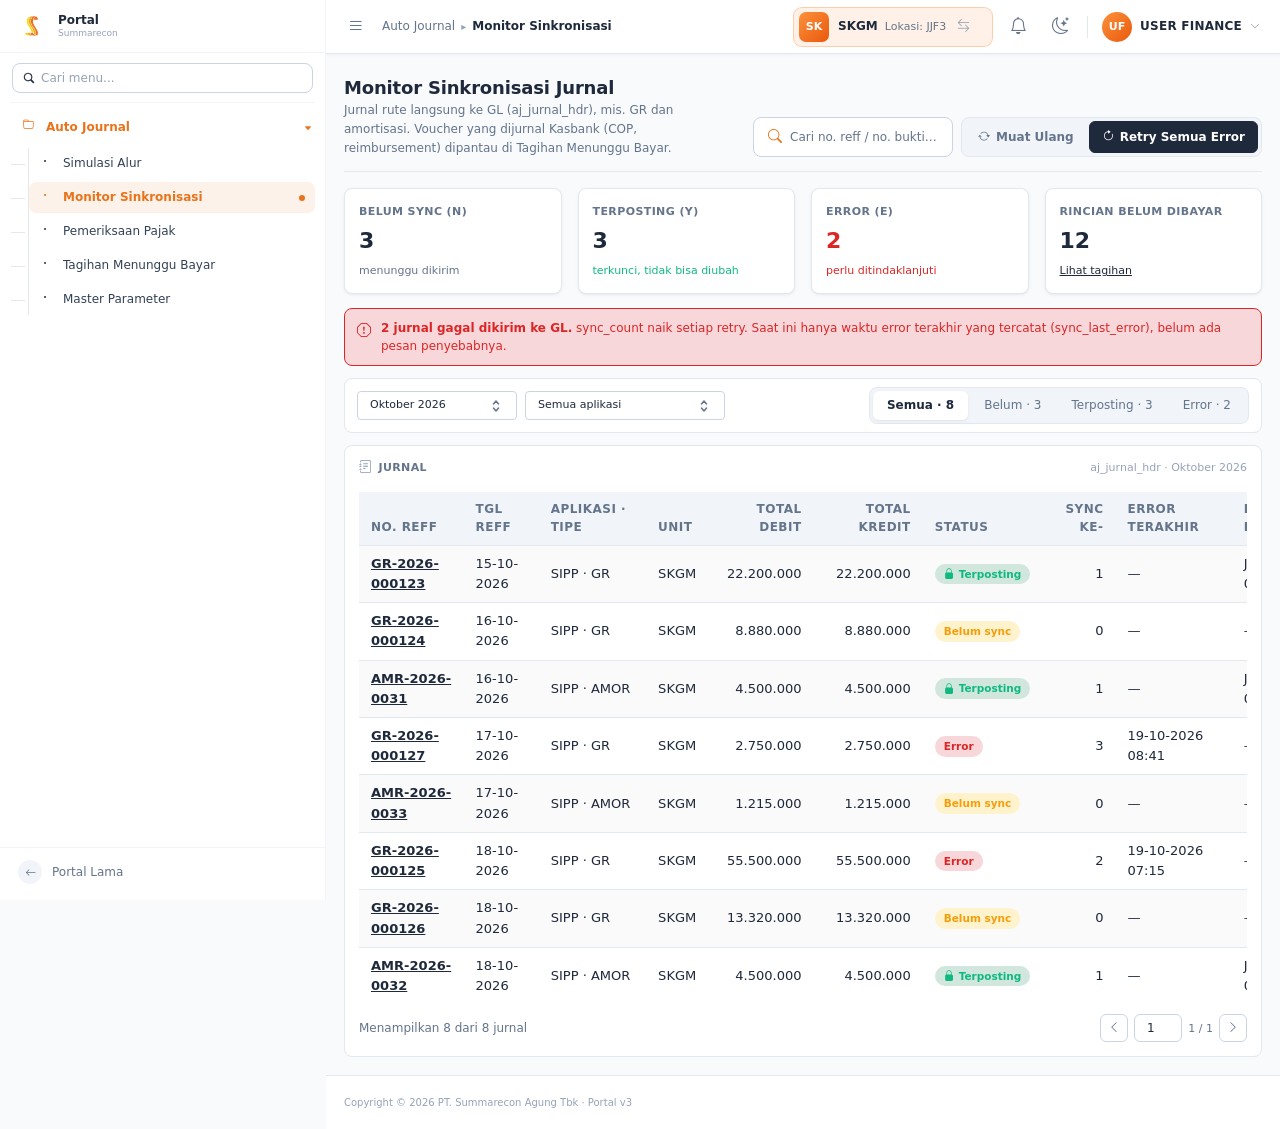
==== index.html @ bed7f10b "Mockup interaktif Auto Journal + simulasi alur (design system Portal v3) Co-Authored-By: Claude Opus" ====
<!doctype html>
<html lang="id">
<head>
<meta charset="utf-8">
<meta name="viewport" content="width=device-width, initial-scale=1">
<title>Monitor Sinkronisasi — Auto Journal</title>
<link rel="stylesheet" href="assets/portal-ui.css">
</head>
<body>
<style>
body{margin:0}
a{color:var(--t-text)}a:hover{color:var(--smra-orange)}
</style>
<div class="wrapper" id="smra-wrapper">
<aside class="main-sidebar">
<a href="index.html" class="sidebar-brand">
<div class="brand-logo-wrap"><img src="assets/summarecon.png" alt="Summarecon" style="width: 24px; height: 24px; object-fit: contain"></div>
<div class="brand-label"><div class="brand-name">Portal</div><div class="brand-tagline">Summarecon</div></div>
</a>
<div class="sidebar-search">
<div class="sidebar-search-box"><i class="bi bi-search"></i><input type="search" class="sidebar-search-input" placeholder="Cari menu..." aria-label="Cari menu"></div>
</div>
<div class="sidebar-nav-wrap">
<nav>
<ul class="nav nav-sidebar flex-column">
<li class="nav-item has-treeview menu-open">
<a href="index.html" class="nav-link ancestor-active"><i class="bi bi-folder nav-icon"></i><p>Auto Journal<i class="right bi bi-caret-left-fill"></i></p></a>
<ul class="nav nav-treeview">
<li class="nav-item"><a href="simulasi.html" class="nav-link"><i class="bi bi-dot nav-icon"></i><p>Simulasi Alur</p></a></li>
<li class="nav-item"><a href="index.html" class="nav-link active"><i class="bi bi-dot nav-icon"></i><p>Monitor Sinkronisasi</p></a></li>
<li class="nav-item"><a href="pajak.html" class="nav-link"><i class="bi bi-dot nav-icon"></i><p>Pemeriksaan Pajak</p></a></li>
<li class="nav-item"><a href="tagihan.html" class="nav-link"><i class="bi bi-dot nav-icon"></i><p>Tagihan Menunggu Bayar</p></a></li>
<li class="nav-item"><a href="parameter.html" class="nav-link"><i class="bi bi-dot nav-icon"></i><p>Master Parameter</p></a></li>
</ul>
</li>
</ul>
</nav>
</div>
<div class="sidebar-bottom"><a href="#" class="nav-link" aria-label="Kembali ke Portal Lama"><i class="bi bi-arrow-left nav-icon"></i><p>Portal Lama</p></a></div>
</aside>

<div class="content-wrapper-offset">
<nav class="main-header">
<div class="header-left">
<button class="btn-icon" type="button" aria-label="Toggle sidebar"><i class="bi bi-list"></i></button>
<div class="crumb"><a href="index.html">Auto Journal</a><span class="crumb-sep">▸</span><b>Monitor Sinkronisasi</b></div>
</div>
<div class="header-right">
<a class="unit-picker" href="#" aria-label="Ganti Unit dan Lokasi">
<span class="unit-pill-icon">SK</span>
<span class="unit-pill-content"><span class="unit-pill-title">SKGM</span><span class="unit-pill-subtitle">Lokasi: JJF3</span></span>
<span class="unit-pill-switch"><i class="bi bi-arrow-left-right"></i></span>
</a>
<button class="btn-icon" type="button" aria-label="Notifikasi"><i class="bi bi-bell"></i></button>
<button class="btn-icon" type="button" aria-label="Ganti tema"><i class="bi bi-moon-stars"></i></button>
<div class="header-divider"></div>
<div class="user-avatar-wrap"><div class="user-avatar">UF</div><span class="user-name">User Finance</span><i class="bi bi-chevron-down user-caret"></i></div>
</div>
</nav>

<div class="content-wrapper ds-content">
<div class="ds-page-header">
<div class="ds-page-title">
<h1>Monitor Sinkronisasi Jurnal</h1>
<div class="ds-page-subtitle">Jurnal rute langsung ke GL (aj_jurnal_hdr), mis. GR dan amortisasi. Voucher yang dijurnal Kasbank (COP, reimbursement) dipantau di Tagihan Menunggu Bayar.</div>
</div>
<div class="ds-page-actions">
<button class="ds-btn-search" type="button"><i class="bi bi-search"></i><span>Cari no. reff / no. bukti…</span></button>
<div class="ds-btn-bar">
<button class="ds-btn" type="button"><i class="bi bi-arrow-repeat"></i><span>Muat Ulang</span></button>
<button class="ds-btn ds-btn-primary" type="button"><i class="bi bi-arrow-clockwise"></i><span>Retry Semua Error</span></button>
</div>
</div>
</div>

<div class="row g-3" style="margin-bottom: 14px">
<div class="col-6 col-lg-3"><div class="ds-stat-card"><div class="ds-stat-label">Belum Sync (N)</div><div class="ds-stat-value">3</div><div class="ds-stat-delta" style="color: var(--t-text-muted)">menunggu dikirim</div></div></div>
<div class="col-6 col-lg-3"><div class="ds-stat-card"><div class="ds-stat-label">Terposting (Y)</div><div class="ds-stat-value">3</div><div class="ds-stat-delta" style="color: var(--t-success)">terkunci, tidak bisa diubah</div></div></div>
<div class="col-6 col-lg-3"><div class="ds-stat-card"><div class="ds-stat-label">Error (E)</div><div class="ds-stat-value" style="color: var(--t-danger)">2</div><div class="ds-stat-delta" style="color: var(--t-danger)">perlu ditindaklanjuti</div></div></div>
<div class="col-6 col-lg-3"><div class="ds-stat-card"><div class="ds-stat-label">Rincian Belum Dibayar</div><div class="ds-stat-value">12</div><div class="ds-stat-delta"><a href="tagihan.html">Lihat tagihan</a></div></div></div>
</div>


<div class="ds-alert ds-alert-danger" role="alert" style="margin-bottom: 12px"><i class="bi bi-exclamation-octagon"></i><div><strong>2 jurnal gagal dikirim ke GL.</strong> sync_count naik setiap retry. Saat ini hanya waktu error terakhir yang tercatat (sync_last_error), belum ada pesan penyebabnya.</div></div>

<div class="ds-toolbar">
<select class="ds-input" style="width: 160px" aria-label="Periode"><option>Oktober 2026</option><option>September 2026</option></select>
<select class="ds-input" style="width: 200px" aria-label="Aplikasi"><option>Semua aplikasi</option><option>SIPP · GR</option><option>SIPP · AMOR</option></select>
<div class="ds-toolbar-divider"></div>
<ul class="ds-tabs" role="tablist" style="margin: 0">
<li><button type="button" class="ds-tabs-link" data-tab="status:ALL" data-default="1">Semua · 8</button></li>
<li><button type="button" class="ds-tabs-link" data-tab="status:N">Belum · 3</button></li>
<li><button type="button" class="ds-tabs-link" data-tab="status:Y">Terposting · 3</button></li>
<li><button type="button" class="ds-tabs-link" data-tab="status:E">Error · 2</button></li>
</ul>
</div>

<section class="ds-section">
<div class="ds-section-title"><i class="bi bi-journal-text"></i> Jurnal <span class="ds-section-meta">aj_jurnal_hdr · Oktober 2026</span></div>
<div style="overflow-x: auto">
<table class="ds-table ds-table-striped" style="min-width: 1050px">
<thead>
<tr><th>No. Reff</th><th>Tgl Reff</th><th>Aplikasi · Tipe</th><th>Unit</th><th class="text-end">Total Debit</th><th class="text-end">Total Kredit</th><th>Status</th><th class="text-end">Sync ke-</th><th>Error Terakhir</th><th>No. Bukti</th><th>Aksi</th></tr>
</thead>
<tbody>
<tr data-row="status:Y"><td><a href="detail.html" style="font-weight: 600">GR-2026-000123</a></td><td>15-10-2026</td><td>SIPP · GR</td><td>SKGM</td><td class="text-end">22.200.000</td><td class="text-end">22.200.000</td><td><span class="ds-badge ds-badge-success"><i class="bi bi-lock-fill"></i> Terposting</span></td><td class="text-end">1</td><td>—</td><td>JV-2610-0412</td><td><a href="detail.html" class="ds-btn ds-btn-sm ds-btn-ghost">Detail</a></td></tr>
<tr data-row="status:N"><td><a href="detail.html" style="font-weight: 600">GR-2026-000124</a></td><td>16-10-2026</td><td>SIPP · GR</td><td>SKGM</td><td class="text-end">8.880.000</td><td class="text-end">8.880.000</td><td><span class="ds-badge ds-badge-warning">Belum sync</span></td><td class="text-end">0</td><td>—</td><td>—</td><td><a href="detail.html" class="ds-btn ds-btn-sm ds-btn-ghost">Detail</a></td></tr>
<tr data-row="status:Y"><td><a href="detail.html" style="font-weight: 600">AMR-2026-0031</a></td><td>16-10-2026</td><td>SIPP · AMOR</td><td>SKGM</td><td class="text-end">4.500.000</td><td class="text-end">4.500.000</td><td><span class="ds-badge ds-badge-success"><i class="bi bi-lock-fill"></i> Terposting</span></td><td class="text-end">1</td><td>—</td><td>JV-2610-0415</td><td><a href="detail.html" class="ds-btn ds-btn-sm ds-btn-ghost">Detail</a></td></tr>
<tr data-row="status:E"><td><a href="detail.html" style="font-weight: 600">GR-2026-000127</a></td><td>17-10-2026</td><td>SIPP · GR</td><td>SKGM</td><td class="text-end">2.750.000</td><td class="text-end">2.750.000</td><td><span class="ds-badge ds-badge-danger">Error</span></td><td class="text-end">3</td><td>19-10-2026 08:41</td><td>—</td><td><button type="button" class="ds-btn ds-btn-sm ds-btn-secondary"><i class="bi bi-arrow-clockwise"></i><span>Retry</span></button></td></tr>
<tr data-row="status:N"><td><a href="detail.html" style="font-weight: 600">AMR-2026-0033</a></td><td>17-10-2026</td><td>SIPP · AMOR</td><td>SKGM</td><td class="text-end">1.215.000</td><td class="text-end">1.215.000</td><td><span class="ds-badge ds-badge-warning">Belum sync</span></td><td class="text-end">0</td><td>—</td><td>—</td><td><a href="detail.html" class="ds-btn ds-btn-sm ds-btn-ghost">Detail</a></td></tr>
<tr data-row="status:E"><td><a href="detail.html" style="font-weight: 600">GR-2026-000125</a></td><td>18-10-2026</td><td>SIPP · GR</td><td>SKGM</td><td class="text-end">55.500.000</td><td class="text-end">55.500.000</td><td><span class="ds-badge ds-badge-danger">Error</span></td><td class="text-end">2</td><td>19-10-2026 07:15</td><td>—</td><td><button type="button" class="ds-btn ds-btn-sm ds-btn-secondary"><i class="bi bi-arrow-clockwise"></i><span>Retry</span></button></td></tr>
<tr data-row="status:N"><td><a href="detail.html" style="font-weight: 600">GR-2026-000126</a></td><td>18-10-2026</td><td>SIPP · GR</td><td>SKGM</td><td class="text-end">13.320.000</td><td class="text-end">13.320.000</td><td><span class="ds-badge ds-badge-warning">Belum sync</span></td><td class="text-end">0</td><td>—</td><td>—</td><td><a href="detail.html" class="ds-btn ds-btn-sm ds-btn-ghost">Detail</a></td></tr>
<tr data-row="status:Y"><td><a href="detail.html" style="font-weight: 600">AMR-2026-0032</a></td><td>18-10-2026</td><td>SIPP · AMOR</td><td>SKGM</td><td class="text-end">4.500.000</td><td class="text-end">4.500.000</td><td><span class="ds-badge ds-badge-success"><i class="bi bi-lock-fill"></i> Terposting</span></td><td class="text-end">1</td><td>—</td><td>JV-2610-0421</td><td><a href="detail.html" class="ds-btn ds-btn-sm ds-btn-ghost">Detail</a></td></tr>
</tbody>
</table>
</div>
<div style="margin-top: 10px; display: flex; justify-content: space-between; align-items: center; flex-wrap: wrap; gap: 8px">
<span style="font-size: 12px; color: var(--t-text-muted)">Menampilkan <span data-count="status">8</span> dari 8 jurnal</span>
<div class="ds-pagination">
<button class="ds-page-btn" type="button" aria-label="Halaman sebelumnya"><i class="bi bi-chevron-left"></i></button>
<input class="ds-page-input" type="number" value="1" min="1" aria-label="Halaman">
<span class="ds-page-label">1 / 1</span>
<button class="ds-page-btn" type="button" aria-label="Halaman berikutnya"><i class="bi bi-chevron-right"></i></button>
</div>
</div>
</section>
</div>

<footer class="main-footer"><span>Copyright © 2026 PT. Summarecon Agung Tbk · Portal v3</span></footer>
</div>
</div>
<script src="assets/mockup.js"></script>
</body>
</html>
---- assets/portal-ui.css ----
@charset "UTF-8";@font-face{font-family:Inter Variable;font-style:normal;font-display:swap;font-weight:100 900;src:url(./inter-cyrillic-ext-wght-normal.woff2) format("woff2-variations");unicode-range:U+0460-052F,U+1C80-1C8A,U+20B4,U+2DE0-2DFF,U+A640-A69F,U+FE2E-FE2F}@font-face{font-family:Inter Variable;font-style:normal;font-display:swap;font-weight:100 900;src:url(./inter-cyrillic-wght-normal.woff2) format("woff2-variations");unicode-range:U+0301,U+0400-045F,U+0490-0491,U+04B0-04B1,U+2116}@font-face{font-family:Inter Variable;font-style:normal;font-display:swap;font-weight:100 900;src:url(./inter-greek-ext-wght-normal.woff2) format("woff2-variations");unicode-range:U+1F00-1FFF}@font-face{font-family:Inter Variable;font-style:normal;font-display:swap;font-weight:100 900;src:url(./inter-greek-wght-normal.woff2) format("woff2-variations");unicode-range:U+0370-0377,U+037A-037F,U+0384-038A,U+038C,U+038E-03A1,U+03A3-03FF}@font-face{font-family:Inter Variable;font-style:normal;font-display:swap;font-weight:100 900;src:url(./inter-vietnamese-wght-normal.woff2) format("woff2-variations");unicode-range:U+0102-0103,U+0110-0111,U+0128-0129,U+0168-0169,U+01A0-01A1,U+01AF-01B0,U+0300-0301,U+0303-0304,U+0308-0309,U+0323,U+0329,U+1EA0-1EF9,U+20AB}@font-face{font-family:Inter Variable;font-style:normal;font-display:swap;font-weight:100 900;src:url(./inter-latin-ext-wght-normal.woff2) format("woff2-variations");unicode-range:U+0100-02BA,U+02BD-02C5,U+02C7-02CC,U+02CE-02D7,U+02DD-02FF,U+0304,U+0308,U+0329,U+1D00-1DBF,U+1E00-1E9F,U+1EF2-1EFF,U+2020,U+20A0-20AB,U+20AD-20C0,U+2113,U+2C60-2C7F,U+A720-A7FF}@font-face{font-family:Inter Variable;font-style:normal;font-display:swap;font-weight:100 900;src:url(./inter-latin-wght-normal.woff2) format("woff2-variations");unicode-range:U+0000-00FF,U+0131,U+0152-0153,U+02BB-02BC,U+02C6,U+02DA,U+02DC,U+0304,U+0308,U+0329,U+2000-206F,U+20AC,U+2122,U+2191,U+2193,U+2212,U+2215,U+FEFF,U+FFFD}/*!
 * Bootstrap  v5.3.8 (https://getbootstrap.com/)
 * Copyright 2011-2025 The Bootstrap Authors
 * Licensed under MIT (https://github.com/twbs/bootstrap/blob/main/LICENSE)
 */:root,[data-bs-theme=light]{--bs-blue: #0d6efd;--bs-indigo: #6610f2;--bs-purple: #6f42c1;--bs-pink: #d63384;--bs-red: #dc3545;--bs-orange: #fd7e14;--bs-yellow: #ffc107;--bs-green: #198754;--bs-teal: #20c997;--bs-cyan: #0dcaf0;--bs-black: #000;--bs-white: #fff;--bs-gray: #6c757d;--bs-gray-dark: #343a40;--bs-gray-100: #f8f9fa;--bs-gray-200: #e9ecef;--bs-gray-300: #dee2e6;--bs-gray-400: #ced4da;--bs-gray-500: #adb5bd;--bs-gray-600: #6c757d;--bs-gray-700: #495057;--bs-gray-800: #343a40;--bs-gray-900: #212529;--bs-primary: #F97316;--bs-secondary: #10B981;--bs-success: #10B981;--bs-info: #3B82F6;--bs-warning: #F59E0B;--bs-danger: #EF4444;--bs-light: #F8FAFC;--bs-dark: #0F172A;--bs-primary-rgb: 249, 115, 22;--bs-secondary-rgb: 16, 185, 129;--bs-success-rgb: 16, 185, 129;--bs-info-rgb: 59, 130, 246;--bs-warning-rgb: 245, 158, 11;--bs-danger-rgb: 239, 68, 68;--bs-light-rgb: 248, 250, 252;--bs-dark-rgb: 15, 23, 42;--bs-primary-text-emphasis: rgb(39.0588235294%, 18.0392156863%, 3.4509803922%);--bs-secondary-text-emphasis: rgb(2.5098039216%, 29.0196078431%, 20.2352941176%);--bs-success-text-emphasis: rgb(2.5098039216%, 29.0196078431%, 20.2352941176%);--bs-info-text-emphasis: rgb(9.2549019608%, 20.3921568627%, 38.5882352941%);--bs-warning-text-emphasis: rgb(38.431372549%, 24.7843137255%, 1.7254901961%);--bs-danger-text-emphasis: rgb(37.4901960784%, 10.6666666667%, 10.6666666667%);--bs-light-text-emphasis: #495057;--bs-dark-text-emphasis: #495057;--bs-primary-bg-subtle: rgb(99.5294117647%, 89.0196078431%, 81.7254901961%);--bs-secondary-bg-subtle: rgb(81.2549019608%, 94.5098039216%, 90.1176470588%);--bs-success-bg-subtle: rgb(81.2549019608%, 94.5098039216%, 90.1176470588%);--bs-info-bg-subtle: rgb(84.6274509804%, 90.1960784314%, 99.2941176471%);--bs-warning-bg-subtle: rgb(99.2156862745%, 92.3921568627%, 80.862745098%);--bs-danger-bg-subtle: rgb(98.7450980392%, 85.3333333333%, 85.3333333333%);--bs-light-bg-subtle: rgb(98.6274509804%, 98.8235294118%, 99.0196078431%);--bs-dark-bg-subtle: #ced4da;--bs-primary-border-subtle: rgb(99.0588235294%, 78.0392156863%, 63.4509803922%);--bs-secondary-border-subtle: rgb(62.5098039216%, 89.0196078431%, 80.2352941176%);--bs-success-border-subtle: rgb(62.5098039216%, 89.0196078431%, 80.2352941176%);--bs-info-border-subtle: rgb(69.2549019608%, 80.3921568627%, 98.5882352941%);--bs-warning-border-subtle: rgb(98.431372549%, 84.7843137255%, 61.7254901961%);--bs-danger-border-subtle: rgb(97.4901960784%, 70.6666666667%, 70.6666666667%);--bs-light-border-subtle: #e9ecef;--bs-dark-border-subtle: #adb5bd;--bs-white-rgb: 255, 255, 255;--bs-black-rgb: 0, 0, 0;--bs-font-sans-serif: "Inter", system-ui, -apple-system, "Segoe UI", Roboto, sans-serif;--bs-font-monospace: ui-monospace, "SF Mono", Menlo, Consolas, monospace;--bs-gradient: linear-gradient(180deg, rgba(255, 255, 255, .15), rgba(255, 255, 255, 0));--bs-body-font-family: var(--bs-font-sans-serif);--bs-body-font-size: .875rem;--bs-body-font-weight: 400;--bs-body-line-height: 1.55;--bs-body-color: #0F172A;--bs-body-color-rgb: 15, 23, 42;--bs-body-bg: #F8FAFC;--bs-body-bg-rgb: 248, 250, 252;--bs-emphasis-color: #000;--bs-emphasis-color-rgb: 0, 0, 0;--bs-secondary-color: rgba(15, 23, 42, .75);--bs-secondary-color-rgb: 15, 23, 42;--bs-secondary-bg: #e9ecef;--bs-secondary-bg-rgb: 233, 236, 239;--bs-tertiary-color: rgba(15, 23, 42, .5);--bs-tertiary-color-rgb: 15, 23, 42;--bs-tertiary-bg: #f8f9fa;--bs-tertiary-bg-rgb: 248, 249, 250;--bs-heading-color: inherit;--bs-link-color: #F97316;--bs-link-color-rgb: 249, 115, 22;--bs-link-decoration: underline;--bs-link-hover-color: rgb(78.1176470588%, 36.0784313725%, 6.9019607843%);--bs-link-hover-color-rgb: 199, 92, 18;--bs-code-color: #d63384;--bs-highlight-color: #0F172A;--bs-highlight-bg: rgb(100%, 95.137254902%, 80.5490196078%);--bs-border-width: 1px;--bs-border-style: solid;--bs-border-color: #E2E8F0;--bs-border-color-translucent: rgba(0, 0, 0, .175);--bs-border-radius: 6px;--bs-border-radius-sm: 4px;--bs-border-radius-lg: 12px;--bs-border-radius-xl: 16px;--bs-border-radius-xxl: 2rem;--bs-border-radius-2xl: var(--bs-border-radius-xxl);--bs-border-radius-pill: 9999px;--bs-box-shadow: 0 .5rem 1rem rgba(0, 0, 0, .15);--bs-box-shadow-sm: 0 .125rem .25rem rgba(0, 0, 0, .075);--bs-box-shadow-lg: 0 1rem 3rem rgba(0, 0, 0, .175);--bs-box-shadow-inset: inset 0 1px 2px rgba(0, 0, 0, .075);--bs-focus-ring-width: .25rem;--bs-focus-ring-opacity: .25;--bs-focus-ring-color: rgba(249, 115, 22, .25);--bs-form-valid-color: #10B981;--bs-form-valid-border-color: #10B981;--bs-form-invalid-color: #EF4444;--bs-form-invalid-border-color: #EF4444}[data-bs-theme=dark]{color-scheme:dark;--bs-body-color: #dee2e6;--bs-body-color-rgb: 222, 226, 230;--bs-body-bg: #212529;--bs-body-bg-rgb: 33, 37, 41;--bs-emphasis-color: #fff;--bs-emphasis-color-rgb: 255, 255, 255;--bs-secondary-color: rgba(222, 226, 230, .75);--bs-secondary-color-rgb: 222, 226, 230;--bs-secondary-bg: #343a40;--bs-secondary-bg-rgb: 52, 58, 64;--bs-tertiary-color: rgba(222, 226, 230, .5);--bs-tertiary-color-rgb: 222, 226, 230;--bs-tertiary-bg: rgb(16.6666666667%, 18.6274509804%, 20.5882352941%);--bs-tertiary-bg-rgb: 43, 48, 53;--bs-primary-text-emphasis: rgb(98.5882352941%, 67.0588235294%, 45.1764705882%);--bs-secondary-text-emphasis: rgb(43.7647058824%, 83.5294117647%, 70.3529411765%);--bs-success-text-emphasis: rgb(43.7647058824%, 83.5294117647%, 70.3529411765%);--bs-info-text-emphasis: rgb(53.8823529412%, 70.5882352941%, 97.8823529412%);--bs-warning-text-emphasis: rgb(97.6470588235%, 77.1764705882%, 42.5882352941%);--bs-danger-text-emphasis: rgb(96.2352941176%, 56%, 56%);--bs-light-text-emphasis: #f8f9fa;--bs-dark-text-emphasis: #dee2e6;--bs-primary-bg-subtle: rgb(19.5294117647%, 9.0196078431%, 1.7254901961%);--bs-secondary-bg-subtle: rgb(1.2549019608%, 14.5098039216%, 10.1176470588%);--bs-success-bg-subtle: rgb(1.2549019608%, 14.5098039216%, 10.1176470588%);--bs-info-bg-subtle: rgb(4.6274509804%, 10.1960784314%, 19.2941176471%);--bs-warning-bg-subtle: rgb(19.2156862745%, 12.3921568627%, .862745098%);--bs-danger-bg-subtle: rgb(18.7450980392%, 5.3333333333%, 5.3333333333%);--bs-light-bg-subtle: #343a40;--bs-dark-bg-subtle: #1a1d20;--bs-primary-border-subtle: rgb(58.5882352941%, 27.0588235294%, 5.1764705882%);--bs-secondary-border-subtle: rgb(3.7647058824%, 43.5294117647%, 30.3529411765%);--bs-success-border-subtle: rgb(3.7647058824%, 43.5294117647%, 30.3529411765%);--bs-info-border-subtle: rgb(13.8823529412%, 30.5882352941%, 57.8823529412%);--bs-warning-border-subtle: rgb(57.6470588235%, 37.1764705882%, 2.5882352941%);--bs-danger-border-subtle: rgb(56.2352941176%, 16%, 16%);--bs-light-border-subtle: #495057;--bs-dark-border-subtle: #343a40;--bs-heading-color: inherit;--bs-link-color: rgb(98.5882352941%, 67.0588235294%, 45.1764705882%);--bs-link-hover-color: rgb(98.8705882353%, 73.6470588235%, 56.1411764706%);--bs-link-color-rgb: 251, 171, 115;--bs-link-hover-color-rgb: 252, 188, 143;--bs-code-color: rgb(90.3529411765%, 52%, 71.0588235294%);--bs-highlight-color: #dee2e6;--bs-highlight-bg: rgb(40%, 30.2745098039%, 1.0980392157%);--bs-border-color: #495057;--bs-border-color-translucent: rgba(255, 255, 255, .15);--bs-form-valid-color: rgb(45.8823529412%, 71.7647058824%, 59.7647058824%);--bs-form-valid-border-color: rgb(45.8823529412%, 71.7647058824%, 59.7647058824%);--bs-form-invalid-color: rgb(91.7647058824%, 52.4705882353%, 56.2352941176%);--bs-form-invalid-border-color: rgb(91.7647058824%, 52.4705882353%, 56.2352941176%)}*,*:before,*:after{box-sizing:border-box}@media(prefers-reduced-motion:no-preference){:root{scroll-behavior:smooth}}body{margin:0;font-family:var(--bs-body-font-family);font-size:var(--bs-body-font-size);font-weight:var(--bs-body-font-weight);line-height:var(--bs-body-line-height);color:var(--bs-body-color);text-align:var(--bs-body-text-align);background-color:var(--bs-body-bg);-webkit-text-size-adjust:100%;-webkit-tap-highlight-color:rgba(0,0,0,0)}hr{margin:1rem 0;color:inherit;border:0;border-top:var(--bs-border-width) solid;opacity:.25}h6,.h6,h5,.h5,h4,.h4,h3,.h3,h2,.h2,h1,.h1{margin-top:0;margin-bottom:.5rem;font-weight:500;line-height:1.2;color:var(--bs-heading-color)}h1,.h1{font-size:2.1875rem}h2,.h2{font-size:1.75rem}h3,.h3{font-size:1.53125rem}h4,.h4{font-size:1.3125rem}h5,.h5{font-size:1.09375rem}h6,.h6{font-size:.875rem}p{margin-top:0;margin-bottom:1rem}abbr[title]{text-decoration:underline dotted;cursor:help;text-decoration-skip-ink:none}address{margin-bottom:1rem;font-style:normal;line-height:inherit}ol,ul{padding-left:2rem}ol,ul,dl{margin-top:0;margin-bottom:1rem}ol ol,ul ul,ol ul,ul ol{margin-bottom:0}dt{font-weight:700}dd{margin-bottom:.5rem;margin-left:0}blockquote{margin:0 0 1rem}b,strong{font-weight:bolder}small,.small{font-size:.875em}mark,.mark{padding:.1875em;color:var(--bs-highlight-color);background-color:var(--bs-highlight-bg)}sub,sup{position:relative;font-size:.75em;line-height:0;vertical-align:baseline}sub{bottom:-.25em}sup{top:-.5em}a{color:rgba(var(--bs-link-color-rgb),var(--bs-link-opacity, 1));text-decoration:underline}a:hover{--bs-link-color-rgb: var(--bs-link-hover-color-rgb)}a:not([href]):not([class]),a:not([href]):not([class]):hover{color:inherit;text-decoration:none}pre,code,kbd,samp{font-family:var(--bs-font-monospace);font-size:1em}pre{display:block;margin-top:0;margin-bottom:1rem;overflow:auto;font-size:.875em}pre code{font-size:inherit;color:inherit;word-break:normal}code{font-size:.875em;color:var(--bs-code-color);word-wrap:break-word}a>code{color:inherit}kbd{padding:.1875rem .375rem;font-size:.875em;color:var(--bs-body-bg);background-color:var(--bs-body-color);border-radius:4px}kbd kbd{padding:0;font-size:1em}figure{margin:0 0 1rem}img,svg{vertical-align:middle}table{caption-side:bottom;border-collapse:collapse}caption{padding-top:.5rem;padding-bottom:.5rem;color:var(--bs-secondary-color);text-align:left}th{text-align:inherit;text-align:-webkit-match-parent}thead,tbody,tfoot,tr,td,th{border-color:inherit;border-style:solid;border-width:0}label{display:inline-block}button{border-radius:0}button:focus:not(:focus-visible){outline:0}input,button,select,optgroup,textarea{margin:0;font-family:inherit;font-size:inherit;line-height:inherit}button,select{text-transform:none}[role=button]{cursor:pointer}select{word-wrap:normal}select:disabled{opacity:1}[list]:not([type=date]):not([type=datetime-local]):not([type=month]):not([type=week]):not([type=time])::-webkit-calendar-picker-indicator{display:none!important}button,[type=button],[type=reset],[type=submit]{-webkit-appearance:button}button:not(:disabled),[type=button]:not(:disabled),[type=reset]:not(:disabled),[type=submit]:not(:disabled){cursor:pointer}::-moz-focus-inner{padding:0;border-style:none}textarea{resize:vertical}fieldset{min-width:0;padding:0;margin:0;border:0}legend{float:left;width:100%;padding:0;margin-bottom:.5rem;line-height:inherit;font-size:1.5rem}legend+*{clear:left}::-webkit-datetime-edit-fields-wrapper,::-webkit-datetime-edit-text,::-webkit-datetime-edit-minute,::-webkit-datetime-edit-hour-field,::-webkit-datetime-edit-day-field,::-webkit-datetime-edit-month-field,::-webkit-datetime-edit-year-field{padding:0}::-webkit-inner-spin-button{height:auto}[type=search]{-webkit-appearance:textfield;outline-offset:-2px}[type=search]::-webkit-search-cancel-button{cursor:pointer;filter:grayscale(1)}::-webkit-search-decoration{-webkit-appearance:none}::-webkit-color-swatch-wrapper{padding:0}::file-selector-button{font:inherit;-webkit-appearance:button}output{display:inline-block}iframe{border:0}summary{display:list-item;cursor:pointer}progress{vertical-align:baseline}[hidden]{display:none!important}.lead{font-size:1.09375rem;font-weight:300}.display-1{font-weight:300;line-height:1.2;font-size:5rem}.display-2{font-weight:300;line-height:1.2;font-size:4.5rem}.display-3{font-weight:300;line-height:1.2;font-size:4rem}.display-4{font-weight:300;line-height:1.2;font-size:3.5rem}.display-5{font-weight:300;line-height:1.2;font-size:3rem}.display-6{font-weight:300;line-height:1.2;font-size:2.5rem}.list-unstyled,.list-inline{padding-left:0;list-style:none}.list-inline-item{display:inline-block}.list-inline-item:not(:last-child){margin-right:.5rem}.initialism{font-size:.875em;text-transform:uppercase}.blockquote{margin-bottom:1rem;font-size:1.09375rem}.blockquote>:last-child{margin-bottom:0}.blockquote-footer{margin-top:-1rem;margin-bottom:1rem;font-size:.875em;color:#6c757d}.blockquote-footer:before{content:"— "}.img-fluid{max-width:100%;height:auto}.img-thumbnail{padding:.25rem;background-color:var(--bs-body-bg);border:var(--bs-border-width) solid var(--bs-border-color);border-radius:var(--bs-border-radius);max-width:100%;height:auto}.figure{display:inline-block}.figure-img{margin-bottom:.5rem;line-height:1}.figure-caption{font-size:.875em;color:var(--bs-secondary-color)}.container,.container-fluid,.container-xxl,.container-xl,.container-lg,.container-md,.container-sm{--bs-gutter-x: 1.5rem;--bs-gutter-y: 0;width:100%;padding-right:calc(var(--bs-gutter-x) * .5);padding-left:calc(var(--bs-gutter-x) * .5);margin-right:auto;margin-left:auto}@media(min-width:576px){.container-sm,.container{max-width:540px}}@media(min-width:768px){.container-md,.container-sm,.container{max-width:720px}}@media(min-width:992px){.container-lg,.container-md,.container-sm,.container{max-width:960px}}@media(min-width:1200px){.container-xl,.container-lg,.container-md,.container-sm,.container{max-width:1140px}}@media(min-width:1400px){.container-xxl,.container-xl,.container-lg,.container-md,.container-sm,.container{max-width:1320px}}:root{--bs-breakpoint-xs: 0;--bs-breakpoint-sm: 576px;--bs-breakpoint-md: 768px;--bs-breakpoint-lg: 992px;--bs-breakpoint-xl: 1200px;--bs-breakpoint-xxl: 1400px}.row{--bs-gutter-x: 1.5rem;--bs-gutter-y: 0;display:flex;flex-wrap:wrap;margin-top:calc(-1 * var(--bs-gutter-y));margin-right:calc(-.5 * var(--bs-gutter-x));margin-left:calc(-.5 * var(--bs-gutter-x))}.row>*{flex-shrink:0;width:100%;max-width:100%;padding-right:calc(var(--bs-gutter-x) * .5);padding-left:calc(var(--bs-gutter-x) * .5);margin-top:var(--bs-gutter-y)}.col{flex:1 0 0}.row-cols-auto>*{flex:0 0 auto;width:auto}.row-cols-1>*{flex:0 0 auto;width:100%}.row-cols-2>*{flex:0 0 auto;width:50%}.row-cols-3>*{flex:0 0 auto;width:33.33333333%}.row-cols-4>*{flex:0 0 auto;width:25%}.row-cols-5>*{flex:0 0 auto;width:20%}.row-cols-6>*{flex:0 0 auto;width:16.66666667%}.col-auto{flex:0 0 auto;width:auto}.col-1{flex:0 0 auto;width:8.33333333%}.col-2{flex:0 0 auto;width:16.66666667%}.col-3{flex:0 0 auto;width:25%}.col-4{flex:0 0 auto;width:33.33333333%}.col-5{flex:0 0 auto;width:41.66666667%}.col-6{flex:0 0 auto;width:50%}.col-7{flex:0 0 auto;width:58.33333333%}.col-8{flex:0 0 auto;width:66.66666667%}.col-9{flex:0 0 auto;width:75%}.col-10{flex:0 0 auto;width:83.33333333%}.col-11{flex:0 0 auto;width:91.66666667%}.col-12{flex:0 0 auto;width:100%}.offset-1{margin-left:8.33333333%}.offset-2{margin-left:16.66666667%}.offset-3{margin-left:25%}.offset-4{margin-left:33.33333333%}.offset-5{margin-left:41.66666667%}.offset-6{margin-left:50%}.offset-7{margin-left:58.33333333%}.offset-8{margin-left:66.66666667%}.offset-9{margin-left:75%}.offset-10{margin-left:83.33333333%}.offset-11{margin-left:91.66666667%}.g-0,.gx-0{--bs-gutter-x: 0}.g-0,.gy-0{--bs-gutter-y: 0}.g-1,.gx-1{--bs-gutter-x: .25rem}.g-1,.gy-1{--bs-gutter-y: .25rem}.g-2,.gx-2{--bs-gutter-x: .5rem}.g-2,.gy-2{--bs-gutter-y: .5rem}.g-3,.gx-3{--bs-gutter-x: 1rem}.g-3,.gy-3{--bs-gutter-y: 1rem}.g-4,.gx-4{--bs-gutter-x: 1.5rem}.g-4,.gy-4{--bs-gutter-y: 1.5rem}.g-5,.gx-5{--bs-gutter-x: 3rem}.g-5,.gy-5{--bs-gutter-y: 3rem}@media(min-width:576px){.col-sm{flex:1 0 0}.row-cols-sm-auto>*{flex:0 0 auto;width:auto}.row-cols-sm-1>*{flex:0 0 auto;width:100%}.row-cols-sm-2>*{flex:0 0 auto;width:50%}.row-cols-sm-3>*{flex:0 0 auto;width:33.33333333%}.row-cols-sm-4>*{flex:0 0 auto;width:25%}.row-cols-sm-5>*{flex:0 0 auto;width:20%}.row-cols-sm-6>*{flex:0 0 auto;width:16.66666667%}.col-sm-auto{flex:0 0 auto;width:auto}.col-sm-1{flex:0 0 auto;width:8.33333333%}.col-sm-2{flex:0 0 auto;width:16.66666667%}.col-sm-3{flex:0 0 auto;width:25%}.col-sm-4{flex:0 0 auto;width:33.33333333%}.col-sm-5{flex:0 0 auto;width:41.66666667%}.col-sm-6{flex:0 0 auto;width:50%}.col-sm-7{flex:0 0 auto;width:58.33333333%}.col-sm-8{flex:0 0 auto;width:66.66666667%}.col-sm-9{flex:0 0 auto;width:75%}.col-sm-10{flex:0 0 auto;width:83.33333333%}.col-sm-11{flex:0 0 auto;width:91.66666667%}.col-sm-12{flex:0 0 auto;width:100%}.offset-sm-0{margin-left:0}.offset-sm-1{margin-left:8.33333333%}.offset-sm-2{margin-left:16.66666667%}.offset-sm-3{margin-left:25%}.offset-sm-4{margin-left:33.33333333%}.offset-sm-5{margin-left:41.66666667%}.offset-sm-6{margin-left:50%}.offset-sm-7{margin-left:58.33333333%}.offset-sm-8{margin-left:66.66666667%}.offset-sm-9{margin-left:75%}.offset-sm-10{margin-left:83.33333333%}.offset-sm-11{margin-left:91.66666667%}.g-sm-0,.gx-sm-0{--bs-gutter-x: 0}.g-sm-0,.gy-sm-0{--bs-gutter-y: 0}.g-sm-1,.gx-sm-1{--bs-gutter-x: .25rem}.g-sm-1,.gy-sm-1{--bs-gutter-y: .25rem}.g-sm-2,.gx-sm-2{--bs-gutter-x: .5rem}.g-sm-2,.gy-sm-2{--bs-gutter-y: .5rem}.g-sm-3,.gx-sm-3{--bs-gutter-x: 1rem}.g-sm-3,.gy-sm-3{--bs-gutter-y: 1rem}.g-sm-4,.gx-sm-4{--bs-gutter-x: 1.5rem}.g-sm-4,.gy-sm-4{--bs-gutter-y: 1.5rem}.g-sm-5,.gx-sm-5{--bs-gutter-x: 3rem}.g-sm-5,.gy-sm-5{--bs-gutter-y: 3rem}}@media(min-width:768px){.col-md{flex:1 0 0}.row-cols-md-auto>*{flex:0 0 auto;width:auto}.row-cols-md-1>*{flex:0 0 auto;width:100%}.row-cols-md-2>*{flex:0 0 auto;width:50%}.row-cols-md-3>*{flex:0 0 auto;width:33.33333333%}.row-cols-md-4>*{flex:0 0 auto;width:25%}.row-cols-md-5>*{flex:0 0 auto;width:20%}.row-cols-md-6>*{flex:0 0 auto;width:16.66666667%}.col-md-auto{flex:0 0 auto;width:auto}.col-md-1{flex:0 0 auto;width:8.33333333%}.col-md-2{flex:0 0 auto;width:16.66666667%}.col-md-3{flex:0 0 auto;width:25%}.col-md-4{flex:0 0 auto;width:33.33333333%}.col-md-5{flex:0 0 auto;width:41.66666667%}.col-md-6{flex:0 0 auto;width:50%}.col-md-7{flex:0 0 auto;width:58.33333333%}.col-md-8{flex:0 0 auto;width:66.66666667%}.col-md-9{flex:0 0 auto;width:75%}.col-md-10{flex:0 0 auto;width:83.33333333%}.col-md-11{flex:0 0 auto;width:91.66666667%}.col-md-12{flex:0 0 auto;width:100%}.offset-md-0{margin-left:0}.offset-md-1{margin-left:8.33333333%}.offset-md-2{margin-left:16.66666667%}.offset-md-3{margin-left:25%}.offset-md-4{margin-left:33.33333333%}.offset-md-5{margin-left:41.66666667%}.offset-md-6{margin-left:50%}.offset-md-7{margin-left:58.33333333%}.offset-md-8{margin-left:66.66666667%}.offset-md-9{margin-left:75%}.offset-md-10{margin-left:83.33333333%}.offset-md-11{margin-left:91.66666667%}.g-md-0,.gx-md-0{--bs-gutter-x: 0}.g-md-0,.gy-md-0{--bs-gutter-y: 0}.g-md-1,.gx-md-1{--bs-gutter-x: .25rem}.g-md-1,.gy-md-1{--bs-gutter-y: .25rem}.g-md-2,.gx-md-2{--bs-gutter-x: .5rem}.g-md-2,.gy-md-2{--bs-gutter-y: .5rem}.g-md-3,.gx-md-3{--bs-gutter-x: 1rem}.g-md-3,.gy-md-3{--bs-gutter-y: 1rem}.g-md-4,.gx-md-4{--bs-gutter-x: 1.5rem}.g-md-4,.gy-md-4{--bs-gutter-y: 1.5rem}.g-md-5,.gx-md-5{--bs-gutter-x: 3rem}.g-md-5,.gy-md-5{--bs-gutter-y: 3rem}}@media(min-width:992px){.col-lg{flex:1 0 0}.row-cols-lg-auto>*{flex:0 0 auto;width:auto}.row-cols-lg-1>*{flex:0 0 auto;width:100%}.row-cols-lg-2>*{flex:0 0 auto;width:50%}.row-cols-lg-3>*{flex:0 0 auto;width:33.33333333%}.row-cols-lg-4>*{flex:0 0 auto;width:25%}.row-cols-lg-5>*{flex:0 0 auto;width:20%}.row-cols-lg-6>*{flex:0 0 auto;width:16.66666667%}.col-lg-auto{flex:0 0 auto;width:auto}.col-lg-1{flex:0 0 auto;width:8.33333333%}.col-lg-2{flex:0 0 auto;width:16.66666667%}.col-lg-3{flex:0 0 auto;width:25%}.col-lg-4{flex:0 0 auto;width:33.33333333%}.col-lg-5{flex:0 0 auto;width:41.66666667%}.col-lg-6{flex:0 0 auto;width:50%}.col-lg-7{flex:0 0 auto;width:58.33333333%}.col-lg-8{flex:0 0 auto;width:66.66666667%}.col-lg-9{flex:0 0 auto;width:75%}.col-lg-10{flex:0 0 auto;width:83.33333333%}.col-lg-11{flex:0 0 auto;width:91.66666667%}.col-lg-12{flex:0 0 auto;width:100%}.offset-lg-0{margin-left:0}.offset-lg-1{margin-left:8.33333333%}.offset-lg-2{margin-left:16.66666667%}.offset-lg-3{margin-left:25%}.offset-lg-4{margin-left:33.33333333%}.offset-lg-5{margin-left:41.66666667%}.offset-lg-6{margin-left:50%}.offset-lg-7{margin-left:58.33333333%}.offset-lg-8{margin-left:66.66666667%}.offset-lg-9{margin-left:75%}.offset-lg-10{margin-left:83.33333333%}.offset-lg-11{margin-left:91.66666667%}.g-lg-0,.gx-lg-0{--bs-gutter-x: 0}.g-lg-0,.gy-lg-0{--bs-gutter-y: 0}.g-lg-1,.gx-lg-1{--bs-gutter-x: .25rem}.g-lg-1,.gy-lg-1{--bs-gutter-y: .25rem}.g-lg-2,.gx-lg-2{--bs-gutter-x: .5rem}.g-lg-2,.gy-lg-2{--bs-gutter-y: .5rem}.g-lg-3,.gx-lg-3{--bs-gutter-x: 1rem}.g-lg-3,.gy-lg-3{--bs-gutter-y: 1rem}.g-lg-4,.gx-lg-4{--bs-gutter-x: 1.5rem}.g-lg-4,.gy-lg-4{--bs-gutter-y: 1.5rem}.g-lg-5,.gx-lg-5{--bs-gutter-x: 3rem}.g-lg-5,.gy-lg-5{--bs-gutter-y: 3rem}}@media(min-width:1200px){.col-xl{flex:1 0 0}.row-cols-xl-auto>*{flex:0 0 auto;width:auto}.row-cols-xl-1>*{flex:0 0 auto;width:100%}.row-cols-xl-2>*{flex:0 0 auto;width:50%}.row-cols-xl-3>*{flex:0 0 auto;width:33.33333333%}.row-cols-xl-4>*{flex:0 0 auto;width:25%}.row-cols-xl-5>*{flex:0 0 auto;width:20%}.row-cols-xl-6>*{flex:0 0 auto;width:16.66666667%}.col-xl-auto{flex:0 0 auto;width:auto}.col-xl-1{flex:0 0 auto;width:8.33333333%}.col-xl-2{flex:0 0 auto;width:16.66666667%}.col-xl-3{flex:0 0 auto;width:25%}.col-xl-4{flex:0 0 auto;width:33.33333333%}.col-xl-5{flex:0 0 auto;width:41.66666667%}.col-xl-6{flex:0 0 auto;width:50%}.col-xl-7{flex:0 0 auto;width:58.33333333%}.col-xl-8{flex:0 0 auto;width:66.66666667%}.col-xl-9{flex:0 0 auto;width:75%}.col-xl-10{flex:0 0 auto;width:83.33333333%}.col-xl-11{flex:0 0 auto;width:91.66666667%}.col-xl-12{flex:0 0 auto;width:100%}.offset-xl-0{margin-left:0}.offset-xl-1{margin-left:8.33333333%}.offset-xl-2{margin-left:16.66666667%}.offset-xl-3{margin-left:25%}.offset-xl-4{margin-left:33.33333333%}.offset-xl-5{margin-left:41.66666667%}.offset-xl-6{margin-left:50%}.offset-xl-7{margin-left:58.33333333%}.offset-xl-8{margin-left:66.66666667%}.offset-xl-9{margin-left:75%}.offset-xl-10{margin-left:83.33333333%}.offset-xl-11{margin-left:91.66666667%}.g-xl-0,.gx-xl-0{--bs-gutter-x: 0}.g-xl-0,.gy-xl-0{--bs-gutter-y: 0}.g-xl-1,.gx-xl-1{--bs-gutter-x: .25rem}.g-xl-1,.gy-xl-1{--bs-gutter-y: .25rem}.g-xl-2,.gx-xl-2{--bs-gutter-x: .5rem}.g-xl-2,.gy-xl-2{--bs-gutter-y: .5rem}.g-xl-3,.gx-xl-3{--bs-gutter-x: 1rem}.g-xl-3,.gy-xl-3{--bs-gutter-y: 1rem}.g-xl-4,.gx-xl-4{--bs-gutter-x: 1.5rem}.g-xl-4,.gy-xl-4{--bs-gutter-y: 1.5rem}.g-xl-5,.gx-xl-5{--bs-gutter-x: 3rem}.g-xl-5,.gy-xl-5{--bs-gutter-y: 3rem}}@media(min-width:1400px){.col-xxl{flex:1 0 0}.row-cols-xxl-auto>*{flex:0 0 auto;width:auto}.row-cols-xxl-1>*{flex:0 0 auto;width:100%}.row-cols-xxl-2>*{flex:0 0 auto;width:50%}.row-cols-xxl-3>*{flex:0 0 auto;width:33.33333333%}.row-cols-xxl-4>*{flex:0 0 auto;width:25%}.row-cols-xxl-5>*{flex:0 0 auto;width:20%}.row-cols-xxl-6>*{flex:0 0 auto;width:16.66666667%}.col-xxl-auto{flex:0 0 auto;width:auto}.col-xxl-1{flex:0 0 auto;width:8.33333333%}.col-xxl-2{flex:0 0 auto;width:16.66666667%}.col-xxl-3{flex:0 0 auto;width:25%}.col-xxl-4{flex:0 0 auto;width:33.33333333%}.col-xxl-5{flex:0 0 auto;width:41.66666667%}.col-xxl-6{flex:0 0 auto;width:50%}.col-xxl-7{flex:0 0 auto;width:58.33333333%}.col-xxl-8{flex:0 0 auto;width:66.66666667%}.col-xxl-9{flex:0 0 auto;width:75%}.col-xxl-10{flex:0 0 auto;width:83.33333333%}.col-xxl-11{flex:0 0 auto;width:91.66666667%}.col-xxl-12{flex:0 0 auto;width:100%}.offset-xxl-0{margin-left:0}.offset-xxl-1{margin-left:8.33333333%}.offset-xxl-2{margin-left:16.66666667%}.offset-xxl-3{margin-left:25%}.offset-xxl-4{margin-left:33.33333333%}.offset-xxl-5{margin-left:41.66666667%}.offset-xxl-6{margin-left:50%}.offset-xxl-7{margin-left:58.33333333%}.offset-xxl-8{margin-left:66.66666667%}.offset-xxl-9{margin-left:75%}.offset-xxl-10{margin-left:83.33333333%}.offset-xxl-11{margin-left:91.66666667%}.g-xxl-0,.gx-xxl-0{--bs-gutter-x: 0}.g-xxl-0,.gy-xxl-0{--bs-gutter-y: 0}.g-xxl-1,.gx-xxl-1{--bs-gutter-x: .25rem}.g-xxl-1,.gy-xxl-1{--bs-gutter-y: .25rem}.g-xxl-2,.gx-xxl-2{--bs-gutter-x: .5rem}.g-xxl-2,.gy-xxl-2{--bs-gutter-y: .5rem}.g-xxl-3,.gx-xxl-3{--bs-gutter-x: 1rem}.g-xxl-3,.gy-xxl-3{--bs-gutter-y: 1rem}.g-xxl-4,.gx-xxl-4{--bs-gutter-x: 1.5rem}.g-xxl-4,.gy-xxl-4{--bs-gutter-y: 1.5rem}.g-xxl-5,.gx-xxl-5{--bs-gutter-x: 3rem}.g-xxl-5,.gy-xxl-5{--bs-gutter-y: 3rem}}.table{--bs-table-color-type: initial;--bs-table-bg-type: initial;--bs-table-color-state: initial;--bs-table-bg-state: initial;--bs-table-color: var(--bs-emphasis-color);--bs-table-bg: var(--bs-body-bg);--bs-table-border-color: var(--bs-border-color);--bs-table-accent-bg: transparent;--bs-table-striped-color: var(--bs-emphasis-color);--bs-table-striped-bg: rgba(var(--bs-emphasis-color-rgb), .05);--bs-table-active-color: var(--bs-emphasis-color);--bs-table-active-bg: rgba(var(--bs-emphasis-color-rgb), .1);--bs-table-hover-color: var(--bs-emphasis-color);--bs-table-hover-bg: rgba(var(--bs-emphasis-color-rgb), .075);width:100%;margin-bottom:1rem;vertical-align:top;border-color:var(--bs-table-border-color)}.table>:not(caption)>*>*{padding:.5rem;color:var(--bs-table-color-state, var(--bs-table-color-type, var(--bs-table-color)));background-color:var(--bs-table-bg);border-bottom-width:var(--bs-border-width);box-shadow:inset 0 0 0 9999px var(--bs-table-bg-state, var(--bs-table-bg-type, var(--bs-table-accent-bg)))}.table>tbody{vertical-align:inherit}.table>thead{vertical-align:bottom}.table-group-divider{border-top:calc(var(--bs-border-width) * 2) solid currentcolor}.caption-top{caption-side:top}.table-sm>:not(caption)>*>*{padding:.25rem}.table-bordered>:not(caption)>*{border-width:var(--bs-border-width) 0}.table-bordered>:not(caption)>*>*{border-width:0 var(--bs-border-width)}.table-borderless>:not(caption)>*>*{border-bottom-width:0}.table-borderless>:not(:first-child){border-top-width:0}.table-striped>tbody>tr:nth-of-type(odd)>*{--bs-table-color-type: var(--bs-table-striped-color);--bs-table-bg-type: var(--bs-table-striped-bg)}.table-striped-columns>:not(caption)>tr>:nth-child(2n){--bs-table-color-type: var(--bs-table-striped-color);--bs-table-bg-type: var(--bs-table-striped-bg)}.table-active{--bs-table-color-state: var(--bs-table-active-color);--bs-table-bg-state: var(--bs-table-active-bg)}.table-hover>tbody>tr:hover>*{--bs-table-color-state: var(--bs-table-hover-color);--bs-table-bg-state: var(--bs-table-hover-bg)}.table-primary{--bs-table-color: #000;--bs-table-bg: rgb(99.5294117647%, 89.0196078431%, 81.7254901961%);--bs-table-border-color: rgb(79.6235294118%, 71.2156862745%, 65.3803921569%);--bs-table-striped-bg: rgb(94.5529411765%, 84.568627451%, 77.6392156863%);--bs-table-striped-color: #000;--bs-table-active-bg: rgb(89.5764705882%, 80.1176470588%, 73.5529411765%);--bs-table-active-color: #000;--bs-table-hover-bg: rgb(92.0647058824%, 82.3431372549%, 75.5960784314%);--bs-table-hover-color: #000;color:var(--bs-table-color);border-color:var(--bs-table-border-color)}.table-secondary,.table-success{--bs-table-color: #000;--bs-table-bg: rgb(81.2549019608%, 94.5098039216%, 90.1176470588%);--bs-table-border-color: rgb(65.0039215686%, 75.6078431373%, 72.0941176471%);--bs-table-striped-bg: rgb(77.1921568627%, 89.7843137255%, 85.6117647059%);--bs-table-striped-color: #000;--bs-table-active-bg: rgb(73.1294117647%, 85.0588235294%, 81.1058823529%);--bs-table-active-color: #000;--bs-table-hover-bg: rgb(75.1607843137%, 87.4215686275%, 83.3588235294%);--bs-table-hover-color: #000;color:var(--bs-table-color);border-color:var(--bs-table-border-color)}.table-info{--bs-table-color: #000;--bs-table-bg: rgb(84.6274509804%, 90.1960784314%, 99.2941176471%);--bs-table-border-color: rgb(67.7019607843%, 72.1568627451%, 79.4352941176%);--bs-table-striped-bg: rgb(80.3960784314%, 85.6862745098%, 94.3294117647%);--bs-table-striped-color: #000;--bs-table-active-bg: rgb(76.1647058824%, 81.1764705882%, 89.3647058824%);--bs-table-active-color: #000;--bs-table-hover-bg: rgb(78.2803921569%, 83.431372549%, 91.8470588235%);--bs-table-hover-color: #000;color:var(--bs-table-color);border-color:var(--bs-table-border-color)}.table-warning{--bs-table-color: #000;--bs-table-bg: rgb(99.2156862745%, 92.3921568627%, 80.862745098%);--bs-table-border-color: rgb(79.3725490196%, 73.9137254902%, 64.6901960784%);--bs-table-striped-bg: rgb(94.2549019608%, 87.7725490196%, 76.8196078431%);--bs-table-striped-color: #000;--bs-table-active-bg: rgb(89.2941176471%, 83.1529411765%, 72.7764705882%);--bs-table-active-color: #000;--bs-table-hover-bg: rgb(91.7745098039%, 85.462745098%, 74.7980392157%);--bs-table-hover-color: #000;color:var(--bs-table-color);border-color:var(--bs-table-border-color)}.table-danger{--bs-table-color: #000;--bs-table-bg: rgb(98.7450980392%, 85.3333333333%, 85.3333333333%);--bs-table-border-color: rgb(78.9960784314%, 68.2666666667%, 68.2666666667%);--bs-table-striped-bg: rgb(93.8078431373%, 81.0666666667%, 81.0666666667%);--bs-table-striped-color: #000;--bs-table-active-bg: rgb(88.8705882353%, 76.8%, 76.8%);--bs-table-active-color: #000;--bs-table-hover-bg: rgb(91.3392156863%, 78.9333333333%, 78.9333333333%);--bs-table-hover-color: #000;color:var(--bs-table-color);border-color:var(--bs-table-border-color)}.table-light{--bs-table-color: #000;--bs-table-bg: #F8FAFC;--bs-table-border-color: rgb(77.8039215686%, 78.431372549%, 79.0588235294%);--bs-table-striped-bg: rgb(92.3921568627%, 93.137254902%, 93.8823529412%);--bs-table-striped-color: #000;--bs-table-active-bg: rgb(87.5294117647%, 88.2352941176%, 88.9411764706%);--bs-table-active-color: #000;--bs-table-hover-bg: rgb(89.9607843137%, 90.6862745098%, 91.4117647059%);--bs-table-hover-color: #000;color:var(--bs-table-color);border-color:var(--bs-table-border-color)}.table-dark{--bs-table-color: #fff;--bs-table-bg: #0F172A;--bs-table-border-color: rgb(24.7058823529%, 27.2156862745%, 33.1764705882%);--bs-table-striped-bg: rgb(10.5882352941%, 13.568627451%, 20.6470588235%);--bs-table-striped-color: #fff;--bs-table-active-bg: rgb(15.2941176471%, 18.1176470588%, 24.8235294118%);--bs-table-active-color: #fff;--bs-table-hover-bg: rgb(12.9411764706%, 15.8431372549%, 22.7352941176%);--bs-table-hover-color: #fff;color:var(--bs-table-color);border-color:var(--bs-table-border-color)}.table-responsive{overflow-x:auto;-webkit-overflow-scrolling:touch}@media(max-width:575.98px){.table-responsive-sm{overflow-x:auto;-webkit-overflow-scrolling:touch}}@media(max-width:767.98px){.table-responsive-md{overflow-x:auto;-webkit-overflow-scrolling:touch}}@media(max-width:991.98px){.table-responsive-lg{overflow-x:auto;-webkit-overflow-scrolling:touch}}@media(max-width:1199.98px){.table-responsive-xl{overflow-x:auto;-webkit-overflow-scrolling:touch}}@media(max-width:1399.98px){.table-responsive-xxl{overflow-x:auto;-webkit-overflow-scrolling:touch}}.form-label{margin-bottom:.5rem}.col-form-label{padding-top:calc(.375rem + var(--bs-border-width));padding-bottom:calc(.375rem + var(--bs-border-width));margin-bottom:0;font-size:inherit;line-height:1.55}.col-form-label-lg{padding-top:calc(.5rem + var(--bs-border-width));padding-bottom:calc(.5rem + var(--bs-border-width));font-size:1.09375rem}.col-form-label-sm{padding-top:calc(.25rem + var(--bs-border-width));padding-bottom:calc(.25rem + var(--bs-border-width));font-size:.765625rem}.form-text{margin-top:.25rem;font-size:.875em;color:var(--bs-secondary-color)}.form-control{display:block;width:100%;padding:.375rem .75rem;font-size:.875rem;font-weight:400;line-height:1.55;color:var(--bs-body-color);-webkit-appearance:none;-moz-appearance:none;appearance:none;background-color:var(--bs-body-bg);background-clip:padding-box;border:var(--bs-border-width) solid var(--bs-border-color);border-radius:var(--bs-border-radius);transition:border-color .15s ease-in-out,box-shadow .15s ease-in-out}@media(prefers-reduced-motion:reduce){.form-control{transition:none}}.form-control[type=file]{overflow:hidden}.form-control[type=file]:not(:disabled):not([readonly]){cursor:pointer}.form-control:focus{color:var(--bs-body-color);background-color:var(--bs-body-bg);border-color:#fcb98b;outline:0;box-shadow:0 0 0 .25rem #f9731640}.form-control::-webkit-date-and-time-value{min-width:85px;height:1.55em;margin:0}.form-control::-webkit-datetime-edit{display:block;padding:0}.form-control::placeholder{color:var(--bs-secondary-color);opacity:1}.form-control:disabled{background-color:var(--bs-secondary-bg);opacity:1}.form-control::file-selector-button{padding:.375rem .75rem;margin:-.375rem -.75rem;margin-inline-end:.75rem;color:var(--bs-body-color);background-color:var(--bs-tertiary-bg);pointer-events:none;border-color:inherit;border-style:solid;border-width:0;border-inline-end-width:var(--bs-border-width);border-radius:0;transition:color .15s ease-in-out,background-color .15s ease-in-out,border-color .15s ease-in-out,box-shadow .15s ease-in-out}@media(prefers-reduced-motion:reduce){.form-control::file-selector-button{transition:none}}.form-control:hover:not(:disabled):not([readonly])::file-selector-button{background-color:var(--bs-secondary-bg)}.form-control-plaintext{display:block;width:100%;padding:.375rem 0;margin-bottom:0;line-height:1.55;color:var(--bs-body-color);background-color:transparent;border:solid transparent;border-width:var(--bs-border-width) 0}.form-control-plaintext:focus{outline:0}.form-control-plaintext.form-control-sm,.form-control-plaintext.form-control-lg{padding-right:0;padding-left:0}.form-control-sm{min-height:calc(1.55em + .5rem + calc(var(--bs-border-width) * 2));padding:.25rem .5rem;font-size:.765625rem;border-radius:var(--bs-border-radius-sm)}.form-control-sm::file-selector-button{padding:.25rem .5rem;margin:-.25rem -.5rem;margin-inline-end:.5rem}.form-control-lg{min-height:calc(1.55em + 1rem + calc(var(--bs-border-width) * 2));padding:.5rem 1rem;font-size:1.09375rem;border-radius:var(--bs-border-radius-lg)}.form-control-lg::file-selector-button{padding:.5rem 1rem;margin:-.5rem -1rem;margin-inline-end:1rem}textarea.form-control{min-height:calc(1.55em + .75rem + calc(var(--bs-border-width) * 2))}textarea.form-control-sm{min-height:calc(1.55em + .5rem + calc(var(--bs-border-width) * 2))}textarea.form-control-lg{min-height:calc(1.55em + 1rem + calc(var(--bs-border-width) * 2))}.form-control-color{width:3rem;height:calc(1.55em + .75rem + calc(var(--bs-border-width) * 2));padding:.375rem}.form-control-color:not(:disabled):not([readonly]){cursor:pointer}.form-control-color::-moz-color-swatch{border:0!important;border-radius:var(--bs-border-radius)}.form-control-color::-webkit-color-swatch{border:0!important;border-radius:var(--bs-border-radius)}.form-control-color.form-control-sm{height:calc(1.55em + .5rem + calc(var(--bs-border-width) * 2))}.form-control-color.form-control-lg{height:calc(1.55em + 1rem + calc(var(--bs-border-width) * 2))}.form-select{--bs-form-select-bg-img: url("data:image/svg+xml,%3csvg xmlns='http://www.w3.org/2000/svg' viewBox='0 0 16 16'%3e%3cpath fill='none' stroke='%23343a40' stroke-linecap='round' stroke-linejoin='round' stroke-width='2' d='m2 5 6 6 6-6'/%3e%3c/svg%3e");display:block;width:100%;padding:.375rem 2.25rem .375rem .75rem;font-size:.875rem;font-weight:400;line-height:1.55;color:var(--bs-body-color);-webkit-appearance:none;-moz-appearance:none;appearance:none;background-color:var(--bs-body-bg);background-image:var(--bs-form-select-bg-img),var(--bs-form-select-bg-icon, none);background-repeat:no-repeat;background-position:right .75rem center;background-size:16px 12px;border:var(--bs-border-width) solid var(--bs-border-color);border-radius:var(--bs-border-radius);transition:border-color .15s ease-in-out,box-shadow .15s ease-in-out}@media(prefers-reduced-motion:reduce){.form-select{transition:none}}.form-select:focus{border-color:#fcb98b;outline:0;box-shadow:0 0 0 .25rem #f9731640}.form-select[multiple],.form-select[size]:not([size="1"]){padding-right:.75rem;background-image:none}.form-select:disabled{background-color:var(--bs-secondary-bg)}.form-select:-moz-focusring{color:transparent;text-shadow:0 0 0 var(--bs-body-color)}.form-select-sm{padding-top:.25rem;padding-bottom:.25rem;padding-left:.5rem;font-size:.765625rem;border-radius:var(--bs-border-radius-sm)}.form-select-lg{padding-top:.5rem;padding-bottom:.5rem;padding-left:1rem;font-size:1.09375rem;border-radius:var(--bs-border-radius-lg)}[data-bs-theme=dark] .form-select{--bs-form-select-bg-img: url("data:image/svg+xml,%3csvg xmlns='http://www.w3.org/2000/svg' viewBox='0 0 16 16'%3e%3cpath fill='none' stroke='%23dee2e6' stroke-linecap='round' stroke-linejoin='round' stroke-width='2' d='m2 5 6 6 6-6'/%3e%3c/svg%3e")}.form-check{display:block;min-height:1.35625rem;padding-left:1.5em;margin-bottom:.125rem}.form-check .form-check-input{float:left;margin-left:-1.5em}.form-check-reverse{padding-right:1.5em;padding-left:0;text-align:right}.form-check-reverse .form-check-input{float:right;margin-right:-1.5em;margin-left:0}.form-check-input{--bs-form-check-bg: var(--bs-body-bg);flex-shrink:0;width:1em;height:1em;margin-top:.275em;vertical-align:top;-webkit-appearance:none;-moz-appearance:none;appearance:none;background-color:var(--bs-form-check-bg);background-image:var(--bs-form-check-bg-image);background-repeat:no-repeat;background-position:center;background-size:contain;border:var(--bs-border-width) solid var(--bs-border-color);-webkit-print-color-adjust:exact;print-color-adjust:exact}.form-check-input[type=checkbox]{border-radius:.25em}.form-check-input[type=radio]{border-radius:50%}.form-check-input:active{filter:brightness(90%)}.form-check-input:focus{border-color:#fcb98b;outline:0;box-shadow:0 0 0 .25rem #f9731640}.form-check-input:checked{background-color:#f97316;border-color:#f97316}.form-check-input:checked[type=checkbox]{--bs-form-check-bg-image: url("data:image/svg+xml,%3csvg xmlns='http://www.w3.org/2000/svg' viewBox='0 0 20 20'%3e%3cpath fill='none' stroke='%23fff' stroke-linecap='round' stroke-linejoin='round' stroke-width='3' d='m6 10 3 3 6-6'/%3e%3c/svg%3e")}.form-check-input:checked[type=radio]{--bs-form-check-bg-image: url("data:image/svg+xml,%3csvg xmlns='http://www.w3.org/2000/svg' viewBox='-4 -4 8 8'%3e%3ccircle r='2' fill='%23fff'/%3e%3c/svg%3e")}.form-check-input[type=checkbox]:indeterminate{background-color:#f97316;border-color:#f97316;--bs-form-check-bg-image: url("data:image/svg+xml,%3csvg xmlns='http://www.w3.org/2000/svg' viewBox='0 0 20 20'%3e%3cpath fill='none' stroke='%23fff' stroke-linecap='round' stroke-linejoin='round' stroke-width='3' d='M6 10h8'/%3e%3c/svg%3e")}.form-check-input:disabled{pointer-events:none;filter:none;opacity:.5}.form-check-input[disabled]~.form-check-label,.form-check-input:disabled~.form-check-label{cursor:default;opacity:.5}.form-switch{padding-left:2.5em}.form-switch .form-check-input{--bs-form-switch-bg: url("data:image/svg+xml,%3csvg xmlns='http://www.w3.org/2000/svg' viewBox='-4 -4 8 8'%3e%3ccircle r='3' fill='rgba%280, 0, 0, 0.25%29'/%3e%3c/svg%3e");width:2em;margin-left:-2.5em;background-image:var(--bs-form-switch-bg);background-position:left center;border-radius:2em;transition:background-position .15s ease-in-out}@media(prefers-reduced-motion:reduce){.form-switch .form-check-input{transition:none}}.form-switch .form-check-input:focus{--bs-form-switch-bg: url("data:image/svg+xml,%3csvg xmlns='http://www.w3.org/2000/svg' viewBox='-4 -4 8 8'%3e%3ccircle r='3' fill='rgb%2898.8235294118%, 72.5490196078%, 54.3137254902%%29'/%3e%3c/svg%3e")}.form-switch .form-check-input:checked{background-position:right center;--bs-form-switch-bg: url("data:image/svg+xml,%3csvg xmlns='http://www.w3.org/2000/svg' viewBox='-4 -4 8 8'%3e%3ccircle r='3' fill='%23fff'/%3e%3c/svg%3e")}.form-switch.form-check-reverse{padding-right:2.5em;padding-left:0}.form-switch.form-check-reverse .form-check-input{margin-right:-2.5em;margin-left:0}.form-check-inline{display:inline-block;margin-right:1rem}.btn-check{position:absolute;clip:rect(0,0,0,0);pointer-events:none}.btn-check[disabled]+.btn,.btn-check:disabled+.btn{pointer-events:none;filter:none;opacity:.65}[data-bs-theme=dark] .form-switch .form-check-input:not(:checked):not(:focus){--bs-form-switch-bg: url("data:image/svg+xml,%3csvg xmlns='http://www.w3.org/2000/svg' viewBox='-4 -4 8 8'%3e%3ccircle r='3' fill='rgba%28255, 255, 255, 0.25%29'/%3e%3c/svg%3e")}.form-range{width:100%;height:1.5rem;padding:0;-webkit-appearance:none;-moz-appearance:none;appearance:none;background-color:transparent}.form-range:focus{outline:0}.form-range:focus::-webkit-slider-thumb{box-shadow:0 0 0 1px #f8fafc,0 0 0 .25rem #f9731640}.form-range:focus::-moz-range-thumb{box-shadow:0 0 0 1px #f8fafc,0 0 0 .25rem #f9731640}.form-range::-moz-focus-outer{border:0}.form-range::-webkit-slider-thumb{width:1rem;height:1rem;margin-top:-.25rem;-webkit-appearance:none;-moz-appearance:none;appearance:none;background-color:#f97316;border:0;border-radius:1rem;transition:background-color .15s ease-in-out,border-color .15s ease-in-out,box-shadow .15s ease-in-out}@media(prefers-reduced-motion:reduce){.form-range::-webkit-slider-thumb{transition:none}}.form-range::-webkit-slider-thumb:active{background-color:#fdd5b9}.form-range::-webkit-slider-runnable-track{width:100%;height:.5rem;color:transparent;cursor:pointer;background-color:var(--bs-secondary-bg);border-color:transparent;border-radius:1rem}.form-range::-moz-range-thumb{width:1rem;height:1rem;-webkit-appearance:none;-moz-appearance:none;appearance:none;background-color:#f97316;border:0;border-radius:1rem;transition:background-color .15s ease-in-out,border-color .15s ease-in-out,box-shadow .15s ease-in-out}@media(prefers-reduced-motion:reduce){.form-range::-moz-range-thumb{transition:none}}.form-range::-moz-range-thumb:active{background-color:#fdd5b9}.form-range::-moz-range-track{width:100%;height:.5rem;color:transparent;cursor:pointer;background-color:var(--bs-secondary-bg);border-color:transparent;border-radius:1rem}.form-range:disabled{pointer-events:none}.form-range:disabled::-webkit-slider-thumb{background-color:var(--bs-secondary-color)}.form-range:disabled::-moz-range-thumb{background-color:var(--bs-secondary-color)}.form-floating{position:relative}.form-floating>.form-control,.form-floating>.form-control-plaintext,.form-floating>.form-select{height:calc(3.5rem + calc(var(--bs-border-width) * 2));min-height:calc(3.5rem + calc(var(--bs-border-width) * 2));line-height:1.25}.form-floating>label{position:absolute;top:0;left:0;z-index:2;max-width:100%;height:100%;padding:1rem .75rem;overflow:hidden;color:rgba(var(--bs-body-color-rgb),.65);text-align:start;text-overflow:ellipsis;white-space:nowrap;pointer-events:none;border:var(--bs-border-width) solid transparent;transform-origin:0 0;transition:opacity .1s ease-in-out,transform .1s ease-in-out}@media(prefers-reduced-motion:reduce){.form-floating>label{transition:none}}.form-floating>.form-control,.form-floating>.form-control-plaintext{padding:1rem .75rem}.form-floating>.form-control::placeholder,.form-floating>.form-control-plaintext::placeholder{color:transparent}.form-floating>.form-control:focus,.form-floating>.form-control:not(:placeholder-shown),.form-floating>.form-control-plaintext:focus,.form-floating>.form-control-plaintext:not(:placeholder-shown){padding-top:1.625rem;padding-bottom:.625rem}.form-floating>.form-control:-webkit-autofill,.form-floating>.form-control-plaintext:-webkit-autofill{padding-top:1.625rem;padding-bottom:.625rem}.form-floating>.form-select{padding-top:1.625rem;padding-bottom:.625rem;padding-left:.75rem}.form-floating>.form-control:focus~label,.form-floating>.form-control:not(:placeholder-shown)~label,.form-floating>.form-control-plaintext~label,.form-floating>.form-select~label{transform:scale(.85) translateY(-.5rem) translate(.15rem)}.form-floating>.form-control:-webkit-autofill~label{transform:scale(.85) translateY(-.5rem) translate(.15rem)}.form-floating>textarea:focus~label:after,.form-floating>textarea:not(:placeholder-shown)~label:after{position:absolute;top:1rem;right:.375rem;bottom:1rem;left:.375rem;z-index:-1;height:1.5em;content:"";background-color:var(--bs-body-bg);border-radius:var(--bs-border-radius)}.form-floating>textarea:disabled~label:after{background-color:var(--bs-secondary-bg)}.form-floating>.form-control-plaintext~label{border-width:var(--bs-border-width) 0}.form-floating>:disabled~label,.form-floating>.form-control:disabled~label{color:#6c757d}.input-group{position:relative;display:flex;flex-wrap:wrap;align-items:stretch;width:100%}.input-group>.form-control,.input-group>.form-select,.input-group>.form-floating{position:relative;flex:1 1 auto;width:1%;min-width:0}.input-group>.form-control:focus,.input-group>.form-select:focus,.input-group>.form-floating:focus-within{z-index:5}.input-group .btn{position:relative;z-index:2}.input-group .btn:focus{z-index:5}.input-group-text{display:flex;align-items:center;padding:.375rem .75rem;font-size:.875rem;font-weight:400;line-height:1.55;color:var(--bs-body-color);text-align:center;white-space:nowrap;background-color:var(--bs-tertiary-bg);border:var(--bs-border-width) solid var(--bs-border-color);border-radius:var(--bs-border-radius)}.input-group-lg>.form-control,.input-group-lg>.form-select,.input-group-lg>.input-group-text,.input-group-lg>.btn{padding:.5rem 1rem;font-size:1.09375rem;border-radius:var(--bs-border-radius-lg)}.input-group-sm>.form-control,.input-group-sm>.form-select,.input-group-sm>.input-group-text,.input-group-sm>.btn{padding:.25rem .5rem;font-size:.765625rem;border-radius:var(--bs-border-radius-sm)}.input-group-lg>.form-select,.input-group-sm>.form-select{padding-right:3rem}.input-group:not(.has-validation)>:not(:last-child):not(.dropdown-toggle):not(.dropdown-menu):not(.form-floating),.input-group:not(.has-validation)>.dropdown-toggle:nth-last-child(n+3),.input-group:not(.has-validation)>.form-floating:not(:last-child)>.form-control,.input-group:not(.has-validation)>.form-floating:not(:last-child)>.form-select{border-top-right-radius:0;border-bottom-right-radius:0}.input-group.has-validation>:nth-last-child(n+3):not(.dropdown-toggle):not(.dropdown-menu):not(.form-floating),.input-group.has-validation>.dropdown-toggle:nth-last-child(n+4),.input-group.has-validation>.form-floating:nth-last-child(n+3)>.form-control,.input-group.has-validation>.form-floating:nth-last-child(n+3)>.form-select{border-top-right-radius:0;border-bottom-right-radius:0}.input-group>:not(:first-child):not(.dropdown-menu):not(.valid-tooltip):not(.valid-feedback):not(.invalid-tooltip):not(.invalid-feedback){margin-left:calc(-1 * var(--bs-border-width));border-top-left-radius:0;border-bottom-left-radius:0}.input-group>.form-floating:not(:first-child)>.form-control,.input-group>.form-floating:not(:first-child)>.form-select{border-top-left-radius:0;border-bottom-left-radius:0}.valid-feedback{display:none;width:100%;margin-top:.25rem;font-size:.875em;color:var(--bs-form-valid-color)}.valid-tooltip{position:absolute;top:100%;z-index:5;display:none;max-width:100%;padding:.25rem .5rem;margin-top:.1rem;font-size:.765625rem;color:#fff;background-color:var(--bs-success);border-radius:var(--bs-border-radius)}.was-validated :valid~.valid-feedback,.was-validated :valid~.valid-tooltip,.is-valid~.valid-feedback,.is-valid~.valid-tooltip{display:block}.was-validated .form-control:valid,.form-control.is-valid{border-color:var(--bs-form-valid-border-color);padding-right:calc(1.55em + .75rem);background-image:url("data:image/svg+xml,%3csvg xmlns='http://www.w3.org/2000/svg' viewBox='0 0 8 8'%3e%3cpath fill='%2310B981' d='M2.3 6.73.6 4.53c-.4-1.04.46-1.4 1.1-.8l1.1 1.4 3.4-3.8c.6-.63 1.6-.27 1.2.7l-4 4.6c-.43.5-.8.4-1.1.1'/%3e%3c/svg%3e");background-repeat:no-repeat;background-position:right calc(.3875em + .1875rem) center;background-size:calc(.775em + .375rem) calc(.775em + .375rem)}.was-validated .form-control:valid:focus,.form-control.is-valid:focus{border-color:var(--bs-form-valid-border-color);box-shadow:0 0 0 .25rem rgba(var(--bs-success-rgb),.25)}.was-validated textarea.form-control:valid,textarea.form-control.is-valid{padding-right:calc(1.55em + .75rem);background-position:top calc(.3875em + .1875rem) right calc(.3875em + .1875rem)}.was-validated .form-select:valid,.form-select.is-valid{border-color:var(--bs-form-valid-border-color)}.was-validated .form-select:valid:not([multiple]):not([size]),.was-validated .form-select:valid:not([multiple])[size="1"],.form-select.is-valid:not([multiple]):not([size]),.form-select.is-valid:not([multiple])[size="1"]{--bs-form-select-bg-icon: url("data:image/svg+xml,%3csvg xmlns='http://www.w3.org/2000/svg' viewBox='0 0 8 8'%3e%3cpath fill='%2310B981' d='M2.3 6.73.6 4.53c-.4-1.04.46-1.4 1.1-.8l1.1 1.4 3.4-3.8c.6-.63 1.6-.27 1.2.7l-4 4.6c-.43.5-.8.4-1.1.1'/%3e%3c/svg%3e");padding-right:4.125rem;background-position:right .75rem center,center right 2.25rem;background-size:16px 12px,calc(.775em + .375rem) calc(.775em + .375rem)}.was-validated .form-select:valid:focus,.form-select.is-valid:focus{border-color:var(--bs-form-valid-border-color);box-shadow:0 0 0 .25rem rgba(var(--bs-success-rgb),.25)}.was-validated .form-control-color:valid,.form-control-color.is-valid{width:calc(3.75rem + 1.55em)}.was-validated .form-check-input:valid,.form-check-input.is-valid{border-color:var(--bs-form-valid-border-color)}.was-validated .form-check-input:valid:checked,.form-check-input.is-valid:checked{background-color:var(--bs-form-valid-color)}.was-validated .form-check-input:valid:focus,.form-check-input.is-valid:focus{box-shadow:0 0 0 .25rem rgba(var(--bs-success-rgb),.25)}.was-validated .form-check-input:valid~.form-check-label,.form-check-input.is-valid~.form-check-label{color:var(--bs-form-valid-color)}.form-check-inline .form-check-input~.valid-feedback{margin-left:.5em}.was-validated .input-group>.form-control:not(:focus):valid,.input-group>.form-control:not(:focus).is-valid,.was-validated .input-group>.form-select:not(:focus):valid,.input-group>.form-select:not(:focus).is-valid,.was-validated .input-group>.form-floating:not(:focus-within):valid,.input-group>.form-floating:not(:focus-within).is-valid{z-index:3}.invalid-feedback{display:none;width:100%;margin-top:.25rem;font-size:.875em;color:var(--bs-form-invalid-color)}.invalid-tooltip{position:absolute;top:100%;z-index:5;display:none;max-width:100%;padding:.25rem .5rem;margin-top:.1rem;font-size:.765625rem;color:#fff;background-color:var(--bs-danger);border-radius:var(--bs-border-radius)}.was-validated :invalid~.invalid-feedback,.was-validated :invalid~.invalid-tooltip,.is-invalid~.invalid-feedback,.is-invalid~.invalid-tooltip{display:block}.was-validated .form-control:invalid,.form-control.is-invalid{border-color:var(--bs-form-invalid-border-color);padding-right:calc(1.55em + .75rem);background-image:url("data:image/svg+xml,%3csvg xmlns='http://www.w3.org/2000/svg' viewBox='0 0 12 12' width='12' height='12' fill='none' stroke='%23EF4444'%3e%3ccircle cx='6' cy='6' r='4.5'/%3e%3cpath stroke-linejoin='round' d='M5.8 3.6h.4L6 6.5z'/%3e%3ccircle cx='6' cy='8.2' r='.6' fill='%23EF4444' stroke='none'/%3e%3c/svg%3e");background-repeat:no-repeat;background-position:right calc(.3875em + .1875rem) center;background-size:calc(.775em + .375rem) calc(.775em + .375rem)}.was-validated .form-control:invalid:focus,.form-control.is-invalid:focus{border-color:var(--bs-form-invalid-border-color);box-shadow:0 0 0 .25rem rgba(var(--bs-danger-rgb),.25)}.was-validated textarea.form-control:invalid,textarea.form-control.is-invalid{padding-right:calc(1.55em + .75rem);background-position:top calc(.3875em + .1875rem) right calc(.3875em + .1875rem)}.was-validated .form-select:invalid,.form-select.is-invalid{border-color:var(--bs-form-invalid-border-color)}.was-validated .form-select:invalid:not([multiple]):not([size]),.was-validated .form-select:invalid:not([multiple])[size="1"],.form-select.is-invalid:not([multiple]):not([size]),.form-select.is-invalid:not([multiple])[size="1"]{--bs-form-select-bg-icon: url("data:image/svg+xml,%3csvg xmlns='http://www.w3.org/2000/svg' viewBox='0 0 12 12' width='12' height='12' fill='none' stroke='%23EF4444'%3e%3ccircle cx='6' cy='6' r='4.5'/%3e%3cpath stroke-linejoin='round' d='M5.8 3.6h.4L6 6.5z'/%3e%3ccircle cx='6' cy='8.2' r='.6' fill='%23EF4444' stroke='none'/%3e%3c/svg%3e");padding-right:4.125rem;background-position:right .75rem center,center right 2.25rem;background-size:16px 12px,calc(.775em + .375rem) calc(.775em + .375rem)}.was-validated .form-select:invalid:focus,.form-select.is-invalid:focus{border-color:var(--bs-form-invalid-border-color);box-shadow:0 0 0 .25rem rgba(var(--bs-danger-rgb),.25)}.was-validated .form-control-color:invalid,.form-control-color.is-invalid{width:calc(3.75rem + 1.55em)}.was-validated .form-check-input:invalid,.form-check-input.is-invalid{border-color:var(--bs-form-invalid-border-color)}.was-validated .form-check-input:invalid:checked,.form-check-input.is-invalid:checked{background-color:var(--bs-form-invalid-color)}.was-validated .form-check-input:invalid:focus,.form-check-input.is-invalid:focus{box-shadow:0 0 0 .25rem rgba(var(--bs-danger-rgb),.25)}.was-validated .form-check-input:invalid~.form-check-label,.form-check-input.is-invalid~.form-check-label{color:var(--bs-form-invalid-color)}.form-check-inline .form-check-input~.invalid-feedback{margin-left:.5em}.was-validated .input-group>.form-control:not(:focus):invalid,.input-group>.form-control:not(:focus).is-invalid,.was-validated .input-group>.form-select:not(:focus):invalid,.input-group>.form-select:not(:focus).is-invalid,.was-validated .input-group>.form-floating:not(:focus-within):invalid,.input-group>.form-floating:not(:focus-within).is-invalid{z-index:4}.btn{--bs-btn-padding-x: .75rem;--bs-btn-padding-y: .375rem;--bs-btn-font-family: ;--bs-btn-font-size: .875rem;--bs-btn-font-weight: 400;--bs-btn-line-height: 1.55;--bs-btn-color: var(--bs-body-color);--bs-btn-bg: transparent;--bs-btn-border-width: var(--bs-border-width);--bs-btn-border-color: transparent;--bs-btn-border-radius: var(--bs-border-radius);--bs-btn-hover-border-color: transparent;--bs-btn-box-shadow: inset 0 1px 0 rgba(255, 255, 255, .15), 0 1px 1px rgba(0, 0, 0, .075);--bs-btn-disabled-opacity: .65;--bs-btn-focus-box-shadow: 0 0 0 .25rem rgba(var(--bs-btn-focus-shadow-rgb), .5);display:inline-block;padding:var(--bs-btn-padding-y) var(--bs-btn-padding-x);font-family:var(--bs-btn-font-family);font-size:var(--bs-btn-font-size);font-weight:var(--bs-btn-font-weight);line-height:var(--bs-btn-line-height);color:var(--bs-btn-color);text-align:center;text-decoration:none;vertical-align:middle;cursor:pointer;-webkit-user-select:none;user-select:none;border:var(--bs-btn-border-width) solid var(--bs-btn-border-color);border-radius:var(--bs-btn-border-radius);background-color:var(--bs-btn-bg);transition:color .15s ease-in-out,background-color .15s ease-in-out,border-color .15s ease-in-out,box-shadow .15s ease-in-out}@media(prefers-reduced-motion:reduce){.btn{transition:none}}.btn:hover{color:var(--bs-btn-hover-color);background-color:var(--bs-btn-hover-bg);border-color:var(--bs-btn-hover-border-color)}.btn-check+.btn:hover{color:var(--bs-btn-color);background-color:var(--bs-btn-bg);border-color:var(--bs-btn-border-color)}.btn:focus-visible{color:var(--bs-btn-hover-color);background-color:var(--bs-btn-hover-bg);border-color:var(--bs-btn-hover-border-color);outline:0;box-shadow:var(--bs-btn-focus-box-shadow)}.btn-check:focus-visible+.btn{border-color:var(--bs-btn-hover-border-color);outline:0;box-shadow:var(--bs-btn-focus-box-shadow)}.btn-check:checked+.btn,:not(.btn-check)+.btn:active,.btn:first-child:active,.btn.active,.btn.show{color:var(--bs-btn-active-color);background-color:var(--bs-btn-active-bg);border-color:var(--bs-btn-active-border-color)}.btn-check:checked+.btn:focus-visible,:not(.btn-check)+.btn:active:focus-visible,.btn:first-child:active:focus-visible,.btn.active:focus-visible,.btn.show:focus-visible{box-shadow:var(--bs-btn-focus-box-shadow)}.btn-check:checked:focus-visible+.btn{box-shadow:var(--bs-btn-focus-box-shadow)}.btn:disabled,.btn.disabled,fieldset:disabled .btn{color:var(--bs-btn-disabled-color);pointer-events:none;background-color:var(--bs-btn-disabled-bg);border-color:var(--bs-btn-disabled-border-color);opacity:var(--bs-btn-disabled-opacity)}.btn-primary{--bs-btn-color: #000;--bs-btn-bg: #F97316;--bs-btn-border-color: #F97316;--bs-btn-hover-color: #000;--bs-btn-hover-bg: rgb(98%, 53.3333333333%, 22.3333333333%);--bs-btn-hover-border-color: rgb(97.8823529412%, 50.5882352941%, 17.7647058824%);--bs-btn-focus-shadow-rgb: 212, 98, 19;--bs-btn-active-color: #000;--bs-btn-active-bg: rgb(98.1176470588%, 56.0784313725%, 26.9019607843%);--bs-btn-active-border-color: rgb(97.8823529412%, 50.5882352941%, 17.7647058824%);--bs-btn-active-shadow: inset 0 3px 5px rgba(0, 0, 0, .125);--bs-btn-disabled-color: #000;--bs-btn-disabled-bg: #F97316;--bs-btn-disabled-border-color: #F97316}.btn-secondary,.btn-success{--bs-btn-color: #000;--bs-btn-bg: #10B981;--bs-btn-border-color: #10B981;--bs-btn-hover-color: #000;--bs-btn-hover-bg: rgb(20.3333333333%, 76.6666666667%, 58%);--bs-btn-hover-border-color: rgb(15.6470588235%, 75.2941176471%, 55.5294117647%);--bs-btn-focus-shadow-rgb: 14, 157, 110;--bs-btn-active-color: #000;--bs-btn-active-bg: rgb(25.0196078431%, 78.0392156863%, 60.4705882353%);--bs-btn-active-border-color: rgb(15.6470588235%, 75.2941176471%, 55.5294117647%);--bs-btn-active-shadow: inset 0 3px 5px rgba(0, 0, 0, .125);--bs-btn-disabled-color: #000;--bs-btn-disabled-bg: #10B981;--bs-btn-disabled-border-color: #10B981}.btn-info{--bs-btn-color: #000;--bs-btn-bg: #3B82F6;--bs-btn-border-color: #3B82F6;--bs-btn-hover-color: #000;--bs-btn-hover-bg: rgb(34.6666666667%, 58.3333333333%, 97%);--bs-btn-hover-border-color: rgb(30.8235294118%, 55.8823529412%, 96.8235294118%);--bs-btn-focus-shadow-rgb: 50, 111, 209;--bs-btn-active-color: #000;--bs-btn-active-bg: rgb(38.5098039216%, 60.7843137255%, 97.1764705882%);--bs-btn-active-border-color: rgb(30.8235294118%, 55.8823529412%, 96.8235294118%);--bs-btn-active-shadow: inset 0 3px 5px rgba(0, 0, 0, .125);--bs-btn-disabled-color: #000;--bs-btn-disabled-bg: #3B82F6;--bs-btn-disabled-border-color: #3B82F6}.btn-warning{--bs-btn-color: #000;--bs-btn-bg: #F59E0B;--bs-btn-border-color: #F59E0B;--bs-btn-hover-color: #000;--bs-btn-hover-bg: rgb(96.6666666667%, 67.6666666667%, 18.6666666667%);--bs-btn-hover-border-color: rgb(96.4705882353%, 65.7647058824%, 13.8823529412%);--bs-btn-focus-shadow-rgb: 208, 134, 9;--bs-btn-active-color: #000;--bs-btn-active-bg: rgb(96.862745098%, 69.568627451%, 23.4509803922%);--bs-btn-active-border-color: rgb(96.4705882353%, 65.7647058824%, 13.8823529412%);--bs-btn-active-shadow: inset 0 3px 5px rgba(0, 0, 0, .125);--bs-btn-disabled-color: #000;--bs-btn-disabled-bg: #F59E0B;--bs-btn-disabled-border-color: #F59E0B}.btn-danger{--bs-btn-color: #000;--bs-btn-bg: #EF4444;--bs-btn-border-color: #EF4444;--bs-btn-hover-color: #000;--bs-btn-hover-bg: rgb(94.6666666667%, 37.6666666667%, 37.6666666667%);--bs-btn-hover-border-color: rgb(94.3529411765%, 34%, 34%);--bs-btn-focus-shadow-rgb: 203, 58, 58;--bs-btn-active-color: #000;--bs-btn-active-bg: rgb(94.9803921569%, 41.3333333333%, 41.3333333333%);--bs-btn-active-border-color: rgb(94.3529411765%, 34%, 34%);--bs-btn-active-shadow: inset 0 3px 5px rgba(0, 0, 0, .125);--bs-btn-disabled-color: #000;--bs-btn-disabled-bg: #EF4444;--bs-btn-disabled-border-color: #EF4444}.btn-light{--bs-btn-color: #000;--bs-btn-bg: #F8FAFC;--bs-btn-border-color: #F8FAFC;--bs-btn-hover-color: #000;--bs-btn-hover-bg: rgb(82.6666666667%, 83.3333333333%, 84%);--bs-btn-hover-border-color: rgb(77.8039215686%, 78.431372549%, 79.0588235294%);--bs-btn-focus-shadow-rgb: 211, 213, 214;--bs-btn-active-color: #000;--bs-btn-active-bg: rgb(77.8039215686%, 78.431372549%, 79.0588235294%);--bs-btn-active-border-color: rgb(72.9411764706%, 73.5294117647%, 74.1176470588%);--bs-btn-active-shadow: inset 0 3px 5px rgba(0, 0, 0, .125);--bs-btn-disabled-color: #000;--bs-btn-disabled-bg: #F8FAFC;--bs-btn-disabled-border-color: #F8FAFC}.btn-dark{--bs-btn-color: #fff;--bs-btn-bg: #0F172A;--bs-btn-border-color: #0F172A;--bs-btn-hover-color: #fff;--bs-btn-hover-bg: rgb(20%, 22.6666666667%, 29%);--bs-btn-hover-border-color: rgb(15.2941176471%, 18.1176470588%, 24.8235294118%);--bs-btn-focus-shadow-rgb: 51, 58, 74;--bs-btn-active-color: #fff;--bs-btn-active-bg: rgb(24.7058823529%, 27.2156862745%, 33.1764705882%);--bs-btn-active-border-color: rgb(15.2941176471%, 18.1176470588%, 24.8235294118%);--bs-btn-active-shadow: inset 0 3px 5px rgba(0, 0, 0, .125);--bs-btn-disabled-color: #fff;--bs-btn-disabled-bg: #0F172A;--bs-btn-disabled-border-color: #0F172A}.btn-outline-primary{--bs-btn-color: #F97316;--bs-btn-border-color: #F97316;--bs-btn-hover-color: #000;--bs-btn-hover-bg: #F97316;--bs-btn-hover-border-color: #F97316;--bs-btn-focus-shadow-rgb: 249, 115, 22;--bs-btn-active-color: #000;--bs-btn-active-bg: #F97316;--bs-btn-active-border-color: #F97316;--bs-btn-active-shadow: inset 0 3px 5px rgba(0, 0, 0, .125);--bs-btn-disabled-color: #F97316;--bs-btn-disabled-bg: transparent;--bs-btn-disabled-border-color: #F97316;--bs-gradient: none}.btn-outline-secondary,.btn-outline-success{--bs-btn-color: #10B981;--bs-btn-border-color: #10B981;--bs-btn-hover-color: #000;--bs-btn-hover-bg: #10B981;--bs-btn-hover-border-color: #10B981;--bs-btn-focus-shadow-rgb: 16, 185, 129;--bs-btn-active-color: #000;--bs-btn-active-bg: #10B981;--bs-btn-active-border-color: #10B981;--bs-btn-active-shadow: inset 0 3px 5px rgba(0, 0, 0, .125);--bs-btn-disabled-color: #10B981;--bs-btn-disabled-bg: transparent;--bs-btn-disabled-border-color: #10B981;--bs-gradient: none}.btn-outline-info{--bs-btn-color: #3B82F6;--bs-btn-border-color: #3B82F6;--bs-btn-hover-color: #000;--bs-btn-hover-bg: #3B82F6;--bs-btn-hover-border-color: #3B82F6;--bs-btn-focus-shadow-rgb: 59, 130, 246;--bs-btn-active-color: #000;--bs-btn-active-bg: #3B82F6;--bs-btn-active-border-color: #3B82F6;--bs-btn-active-shadow: inset 0 3px 5px rgba(0, 0, 0, .125);--bs-btn-disabled-color: #3B82F6;--bs-btn-disabled-bg: transparent;--bs-btn-disabled-border-color: #3B82F6;--bs-gradient: none}.btn-outline-warning{--bs-btn-color: #F59E0B;--bs-btn-border-color: #F59E0B;--bs-btn-hover-color: #000;--bs-btn-hover-bg: #F59E0B;--bs-btn-hover-border-color: #F59E0B;--bs-btn-focus-shadow-rgb: 245, 158, 11;--bs-btn-active-color: #000;--bs-btn-active-bg: #F59E0B;--bs-btn-active-border-color: #F59E0B;--bs-btn-active-shadow: inset 0 3px 5px rgba(0, 0, 0, .125);--bs-btn-disabled-color: #F59E0B;--bs-btn-disabled-bg: transparent;--bs-btn-disabled-border-color: #F59E0B;--bs-gradient: none}.btn-outline-danger{--bs-btn-color: #EF4444;--bs-btn-border-color: #EF4444;--bs-btn-hover-color: #000;--bs-btn-hover-bg: #EF4444;--bs-btn-hover-border-color: #EF4444;--bs-btn-focus-shadow-rgb: 239, 68, 68;--bs-btn-active-color: #000;--bs-btn-active-bg: #EF4444;--bs-btn-active-border-color: #EF4444;--bs-btn-active-shadow: inset 0 3px 5px rgba(0, 0, 0, .125);--bs-btn-disabled-color: #EF4444;--bs-btn-disabled-bg: transparent;--bs-btn-disabled-border-color: #EF4444;--bs-gradient: none}.btn-outline-light{--bs-btn-color: #F8FAFC;--bs-btn-border-color: #F8FAFC;--bs-btn-hover-color: #000;--bs-btn-hover-bg: #F8FAFC;--bs-btn-hover-border-color: #F8FAFC;--bs-btn-focus-shadow-rgb: 248, 250, 252;--bs-btn-active-color: #000;--bs-btn-active-bg: #F8FAFC;--bs-btn-active-border-color: #F8FAFC;--bs-btn-active-shadow: inset 0 3px 5px rgba(0, 0, 0, .125);--bs-btn-disabled-color: #F8FAFC;--bs-btn-disabled-bg: transparent;--bs-btn-disabled-border-color: #F8FAFC;--bs-gradient: none}.btn-outline-dark{--bs-btn-color: #0F172A;--bs-btn-border-color: #0F172A;--bs-btn-hover-color: #fff;--bs-btn-hover-bg: #0F172A;--bs-btn-hover-border-color: #0F172A;--bs-btn-focus-shadow-rgb: 15, 23, 42;--bs-btn-active-color: #fff;--bs-btn-active-bg: #0F172A;--bs-btn-active-border-color: #0F172A;--bs-btn-active-shadow: inset 0 3px 5px rgba(0, 0, 0, .125);--bs-btn-disabled-color: #0F172A;--bs-btn-disabled-bg: transparent;--bs-btn-disabled-border-color: #0F172A;--bs-gradient: none}.btn-link{--bs-btn-font-weight: 400;--bs-btn-color: var(--bs-link-color);--bs-btn-bg: transparent;--bs-btn-border-color: transparent;--bs-btn-hover-color: var(--bs-link-hover-color);--bs-btn-hover-border-color: transparent;--bs-btn-active-color: var(--bs-link-hover-color);--bs-btn-active-border-color: transparent;--bs-btn-disabled-color: #6c757d;--bs-btn-disabled-border-color: transparent;--bs-btn-box-shadow: 0 0 0 #000;--bs-btn-focus-shadow-rgb: 212, 98, 19;text-decoration:underline}.btn-link:focus-visible{color:var(--bs-btn-color)}.btn-link:hover{color:var(--bs-btn-hover-color)}.btn-lg,.btn-group-lg>.btn{--bs-btn-padding-y: .5rem;--bs-btn-padding-x: 1rem;--bs-btn-font-size: 1.09375rem;--bs-btn-border-radius: var(--bs-border-radius-lg)}.btn-sm,.btn-group-sm>.btn{--bs-btn-padding-y: .25rem;--bs-btn-padding-x: .5rem;--bs-btn-font-size: .765625rem;--bs-btn-border-radius: var(--bs-border-radius-sm)}.fade{transition:opacity .15s linear}@media(prefers-reduced-motion:reduce){.fade{transition:none}}.fade:not(.show){opacity:0}.collapse:not(.show){display:none}.collapsing{height:0;overflow:hidden;transition:height .35s ease}@media(prefers-reduced-motion:reduce){.collapsing{transition:none}}.collapsing.collapse-horizontal{width:0;height:auto;transition:width .35s ease}@media(prefers-reduced-motion:reduce){.collapsing.collapse-horizontal{transition:none}}.dropup,.dropend,.dropdown,.dropstart,.dropup-center,.dropdown-center{position:relative}.dropdown-toggle{white-space:nowrap}.dropdown-toggle:after{display:inline-block;margin-left:.255em;vertical-align:.255em;content:"";border-top:.3em solid;border-right:.3em solid transparent;border-bottom:0;border-left:.3em solid transparent}.dropdown-toggle:empty:after{margin-left:0}.dropdown-menu{--bs-dropdown-zindex: 1000;--bs-dropdown-min-width: 10rem;--bs-dropdown-padding-x: 0;--bs-dropdown-padding-y: .5rem;--bs-dropdown-spacer: .125rem;--bs-dropdown-font-size: .875rem;--bs-dropdown-color: var(--bs-body-color);--bs-dropdown-bg: var(--bs-body-bg);--bs-dropdown-border-color: var(--bs-border-color-translucent);--bs-dropdown-border-radius: var(--bs-border-radius);--bs-dropdown-border-width: var(--bs-border-width);--bs-dropdown-inner-border-radius: calc(var(--bs-border-radius) - var(--bs-border-width));--bs-dropdown-divider-bg: var(--bs-border-color-translucent);--bs-dropdown-divider-margin-y: .5rem;--bs-dropdown-box-shadow: var(--bs-box-shadow);--bs-dropdown-link-color: var(--bs-body-color);--bs-dropdown-link-hover-color: var(--bs-body-color);--bs-dropdown-link-hover-bg: var(--bs-tertiary-bg);--bs-dropdown-link-active-color: #fff;--bs-dropdown-link-active-bg: #F97316;--bs-dropdown-link-disabled-color: var(--bs-tertiary-color);--bs-dropdown-item-padding-x: 1rem;--bs-dropdown-item-padding-y: .25rem;--bs-dropdown-header-color: #6c757d;--bs-dropdown-header-padding-x: 1rem;--bs-dropdown-header-padding-y: .5rem;position:absolute;z-index:var(--bs-dropdown-zindex);display:none;min-width:var(--bs-dropdown-min-width);padding:var(--bs-dropdown-padding-y) var(--bs-dropdown-padding-x);margin:0;font-size:var(--bs-dropdown-font-size);color:var(--bs-dropdown-color);text-align:left;list-style:none;background-color:var(--bs-dropdown-bg);background-clip:padding-box;border:var(--bs-dropdown-border-width) solid var(--bs-dropdown-border-color);border-radius:var(--bs-dropdown-border-radius)}.dropdown-menu[data-bs-popper]{top:100%;left:0;margin-top:var(--bs-dropdown-spacer)}.dropdown-menu-start{--bs-position: start}.dropdown-menu-start[data-bs-popper]{right:auto;left:0}.dropdown-menu-end{--bs-position: end}.dropdown-menu-end[data-bs-popper]{right:0;left:auto}@media(min-width:576px){.dropdown-menu-sm-start{--bs-position: start}.dropdown-menu-sm-start[data-bs-popper]{right:auto;left:0}.dropdown-menu-sm-end{--bs-position: end}.dropdown-menu-sm-end[data-bs-popper]{right:0;left:auto}}@media(min-width:768px){.dropdown-menu-md-start{--bs-position: start}.dropdown-menu-md-start[data-bs-popper]{right:auto;left:0}.dropdown-menu-md-end{--bs-position: end}.dropdown-menu-md-end[data-bs-popper]{right:0;left:auto}}@media(min-width:992px){.dropdown-menu-lg-start{--bs-position: start}.dropdown-menu-lg-start[data-bs-popper]{right:auto;left:0}.dropdown-menu-lg-end{--bs-position: end}.dropdown-menu-lg-end[data-bs-popper]{right:0;left:auto}}@media(min-width:1200px){.dropdown-menu-xl-start{--bs-position: start}.dropdown-menu-xl-start[data-bs-popper]{right:auto;left:0}.dropdown-menu-xl-end{--bs-position: end}.dropdown-menu-xl-end[data-bs-popper]{right:0;left:auto}}@media(min-width:1400px){.dropdown-menu-xxl-start{--bs-position: start}.dropdown-menu-xxl-start[data-bs-popper]{right:auto;left:0}.dropdown-menu-xxl-end{--bs-position: end}.dropdown-menu-xxl-end[data-bs-popper]{right:0;left:auto}}.dropup .dropdown-menu[data-bs-popper]{top:auto;bottom:100%;margin-top:0;margin-bottom:var(--bs-dropdown-spacer)}.dropup .dropdown-toggle:after{display:inline-block;margin-left:.255em;vertical-align:.255em;content:"";border-top:0;border-right:.3em solid transparent;border-bottom:.3em solid;border-left:.3em solid transparent}.dropup .dropdown-toggle:empty:after{margin-left:0}.dropend .dropdown-menu[data-bs-popper]{top:0;right:auto;left:100%;margin-top:0;margin-left:var(--bs-dropdown-spacer)}.dropend .dropdown-toggle:after{display:inline-block;margin-left:.255em;vertical-align:.255em;content:"";border-top:.3em solid transparent;border-right:0;border-bottom:.3em solid transparent;border-left:.3em solid}.dropend .dropdown-toggle:empty:after{margin-left:0}.dropend .dropdown-toggle:after{vertical-align:0}.dropstart .dropdown-menu[data-bs-popper]{top:0;right:100%;left:auto;margin-top:0;margin-right:var(--bs-dropdown-spacer)}.dropstart .dropdown-toggle:after{display:inline-block;margin-left:.255em;vertical-align:.255em;content:""}.dropstart .dropdown-toggle:after{display:none}.dropstart .dropdown-toggle:before{display:inline-block;margin-right:.255em;vertical-align:.255em;content:"";border-top:.3em solid transparent;border-right:.3em solid;border-bottom:.3em solid transparent}.dropstart .dropdown-toggle:empty:after{margin-left:0}.dropstart .dropdown-toggle:before{vertical-align:0}.dropdown-divider{height:0;margin:var(--bs-dropdown-divider-margin-y) 0;overflow:hidden;border-top:1px solid var(--bs-dropdown-divider-bg);opacity:1}.dropdown-item{display:block;width:100%;padding:var(--bs-dropdown-item-padding-y) var(--bs-dropdown-item-padding-x);clear:both;font-weight:400;color:var(--bs-dropdown-link-color);text-align:inherit;text-decoration:none;white-space:nowrap;background-color:transparent;border:0;border-radius:var(--bs-dropdown-item-border-radius, 0)}.dropdown-item:hover,.dropdown-item:focus{color:var(--bs-dropdown-link-hover-color);background-color:var(--bs-dropdown-link-hover-bg)}.dropdown-item.active,.dropdown-item:active{color:var(--bs-dropdown-link-active-color);text-decoration:none;background-color:var(--bs-dropdown-link-active-bg)}.dropdown-item.disabled,.dropdown-item:disabled{color:var(--bs-dropdown-link-disabled-color);pointer-events:none;background-color:transparent}.dropdown-menu.show{display:block}.dropdown-header{display:block;padding:var(--bs-dropdown-header-padding-y) var(--bs-dropdown-header-padding-x);margin-bottom:0;font-size:.765625rem;color:var(--bs-dropdown-header-color);white-space:nowrap}.dropdown-item-text{display:block;padding:var(--bs-dropdown-item-padding-y) var(--bs-dropdown-item-padding-x);color:var(--bs-dropdown-link-color)}.dropdown-menu-dark{--bs-dropdown-color: #dee2e6;--bs-dropdown-bg: #343a40;--bs-dropdown-border-color: var(--bs-border-color-translucent);--bs-dropdown-box-shadow: ;--bs-dropdown-link-color: #dee2e6;--bs-dropdown-link-hover-color: #fff;--bs-dropdown-divider-bg: var(--bs-border-color-translucent);--bs-dropdown-link-hover-bg: rgba(255, 255, 255, .15);--bs-dropdown-link-active-color: #fff;--bs-dropdown-link-active-bg: #F97316;--bs-dropdown-link-disabled-color: #adb5bd;--bs-dropdown-header-color: #adb5bd}.btn-group,.btn-group-vertical{position:relative;display:inline-flex;vertical-align:middle}.btn-group>.btn,.btn-group-vertical>.btn{position:relative;flex:1 1 auto}.btn-group>.btn-check:checked+.btn,.btn-group>.btn-check:focus+.btn,.btn-group>.btn:hover,.btn-group>.btn:focus,.btn-group>.btn:active,.btn-group>.btn.active,.btn-group-vertical>.btn-check:checked+.btn,.btn-group-vertical>.btn-check:focus+.btn,.btn-group-vertical>.btn:hover,.btn-group-vertical>.btn:focus,.btn-group-vertical>.btn:active,.btn-group-vertical>.btn.active{z-index:1}.btn-toolbar{display:flex;flex-wrap:wrap;justify-content:flex-start}.btn-toolbar .input-group{width:auto}.btn-group{border-radius:var(--bs-border-radius)}.btn-group>:not(.btn-check:first-child)+.btn,.btn-group>.btn-group:not(:first-child){margin-left:calc(-1 * var(--bs-border-width))}.btn-group>.btn:not(:last-child):not(.dropdown-toggle),.btn-group>.btn.dropdown-toggle-split:first-child,.btn-group>.btn-group:not(:last-child)>.btn{border-top-right-radius:0;border-bottom-right-radius:0}.btn-group>.btn:nth-child(n+3),.btn-group>:not(.btn-check)+.btn,.btn-group>.btn-group:not(:first-child)>.btn{border-top-left-radius:0;border-bottom-left-radius:0}.dropdown-toggle-split{padding-right:.5625rem;padding-left:.5625rem}.dropdown-toggle-split:after,.dropup .dropdown-toggle-split:after,.dropend .dropdown-toggle-split:after{margin-left:0}.dropstart .dropdown-toggle-split:before{margin-right:0}.btn-sm+.dropdown-toggle-split,.btn-group-sm>.btn+.dropdown-toggle-split{padding-right:.375rem;padding-left:.375rem}.btn-lg+.dropdown-toggle-split,.btn-group-lg>.btn+.dropdown-toggle-split{padding-right:.75rem;padding-left:.75rem}.btn-group-vertical{flex-direction:column;align-items:flex-start;justify-content:center}.btn-group-vertical>.btn,.btn-group-vertical>.btn-group{width:100%}.btn-group-vertical>.btn:not(:first-child),.btn-group-vertical>.btn-group:not(:first-child){margin-top:calc(-1 * var(--bs-border-width))}.btn-group-vertical>.btn:not(:last-child):not(.dropdown-toggle),.btn-group-vertical>.btn-group:not(:last-child)>.btn{border-bottom-right-radius:0;border-bottom-left-radius:0}.btn-group-vertical>.btn:nth-child(n+3),.btn-group-vertical>:not(.btn-check)+.btn,.btn-group-vertical>.btn-group:not(:first-child)>.btn{border-top-left-radius:0;border-top-right-radius:0}.nav{--bs-nav-link-padding-x: 1rem;--bs-nav-link-padding-y: .5rem;--bs-nav-link-font-weight: ;--bs-nav-link-color: var(--bs-link-color);--bs-nav-link-hover-color: var(--bs-link-hover-color);--bs-nav-link-disabled-color: var(--bs-secondary-color);display:flex;flex-wrap:wrap;padding-left:0;margin-bottom:0;list-style:none}.nav-link{display:block;padding:var(--bs-nav-link-padding-y) var(--bs-nav-link-padding-x);font-size:var(--bs-nav-link-font-size);font-weight:var(--bs-nav-link-font-weight);color:var(--bs-nav-link-color);text-decoration:none;background:none;border:0;transition:color .15s ease-in-out,background-color .15s ease-in-out,border-color .15s ease-in-out}@media(prefers-reduced-motion:reduce){.nav-link{transition:none}}.nav-link:hover,.nav-link:focus{color:var(--bs-nav-link-hover-color)}.nav-link:focus-visible{outline:0;box-shadow:0 0 0 .25rem #f9731640}.nav-link.disabled,.nav-link:disabled{color:var(--bs-nav-link-disabled-color);pointer-events:none;cursor:default}.nav-tabs{--bs-nav-tabs-border-width: var(--bs-border-width);--bs-nav-tabs-border-color: var(--bs-border-color);--bs-nav-tabs-border-radius: var(--bs-border-radius);--bs-nav-tabs-link-hover-border-color: var(--bs-secondary-bg) var(--bs-secondary-bg) var(--bs-border-color);--bs-nav-tabs-link-active-color: var(--bs-emphasis-color);--bs-nav-tabs-link-active-bg: var(--bs-body-bg);--bs-nav-tabs-link-active-border-color: var(--bs-border-color) var(--bs-border-color) var(--bs-body-bg);border-bottom:var(--bs-nav-tabs-border-width) solid var(--bs-nav-tabs-border-color)}.nav-tabs .nav-link{margin-bottom:calc(-1 * var(--bs-nav-tabs-border-width));border:var(--bs-nav-tabs-border-width) solid transparent;border-top-left-radius:var(--bs-nav-tabs-border-radius);border-top-right-radius:var(--bs-nav-tabs-border-radius)}.nav-tabs .nav-link:hover,.nav-tabs .nav-link:focus{isolation:isolate;border-color:var(--bs-nav-tabs-link-hover-border-color)}.nav-tabs .nav-link.active,.nav-tabs .nav-item.show .nav-link{color:var(--bs-nav-tabs-link-active-color);background-color:var(--bs-nav-tabs-link-active-bg);border-color:var(--bs-nav-tabs-link-active-border-color)}.nav-tabs .dropdown-menu{margin-top:calc(-1 * var(--bs-nav-tabs-border-width));border-top-left-radius:0;border-top-right-radius:0}.nav-pills{--bs-nav-pills-border-radius: var(--bs-border-radius);--bs-nav-pills-link-active-color: #fff;--bs-nav-pills-link-active-bg: #F97316}.nav-pills .nav-link{border-radius:var(--bs-nav-pills-border-radius)}.nav-pills .nav-link.active,.nav-pills .show>.nav-link{color:var(--bs-nav-pills-link-active-color);background-color:var(--bs-nav-pills-link-active-bg)}.nav-underline{--bs-nav-underline-gap: 1rem;--bs-nav-underline-border-width: .125rem;--bs-nav-underline-link-active-color: var(--bs-emphasis-color);gap:var(--bs-nav-underline-gap)}.nav-underline .nav-link{padding-right:0;padding-left:0;border-bottom:var(--bs-nav-underline-border-width) solid transparent}.nav-underline .nav-link:hover,.nav-underline .nav-link:focus{border-bottom-color:currentcolor}.nav-underline .nav-link.active,.nav-underline .show>.nav-link{font-weight:700;color:var(--bs-nav-underline-link-active-color);border-bottom-color:currentcolor}.nav-fill>.nav-link,.nav-fill .nav-item{flex:1 1 auto;text-align:center}.nav-justified>.nav-link,.nav-justified .nav-item{flex-grow:1;flex-basis:0;text-align:center}.nav-fill .nav-item .nav-link,.nav-justified .nav-item .nav-link{width:100%}.tab-content>.tab-pane{display:none}.tab-content>.active{display:block}.navbar{--bs-navbar-padding-x: 0;--bs-navbar-padding-y: .5rem;--bs-navbar-color: rgba(var(--bs-emphasis-color-rgb), .65);--bs-navbar-hover-color: rgba(var(--bs-emphasis-color-rgb), .8);--bs-navbar-disabled-color: rgba(var(--bs-emphasis-color-rgb), .3);--bs-navbar-active-color: rgba(var(--bs-emphasis-color-rgb), 1);--bs-navbar-brand-padding-y: .33046875rem;--bs-navbar-brand-margin-end: 1rem;--bs-navbar-brand-font-size: 1.09375rem;--bs-navbar-brand-color: rgba(var(--bs-emphasis-color-rgb), 1);--bs-navbar-brand-hover-color: rgba(var(--bs-emphasis-color-rgb), 1);--bs-navbar-nav-link-padding-x: .5rem;--bs-navbar-toggler-padding-y: .25rem;--bs-navbar-toggler-padding-x: .75rem;--bs-navbar-toggler-font-size: 1.09375rem;--bs-navbar-toggler-icon-bg: url("data:image/svg+xml,%3csvg xmlns='http://www.w3.org/2000/svg' viewBox='0 0 30 30'%3e%3cpath stroke='rgba%2815, 23, 42, 0.75%29' stroke-linecap='round' stroke-miterlimit='10' stroke-width='2' d='M4 7h22M4 15h22M4 23h22'/%3e%3c/svg%3e");--bs-navbar-toggler-border-color: rgba(var(--bs-emphasis-color-rgb), .15);--bs-navbar-toggler-border-radius: var(--bs-border-radius);--bs-navbar-toggler-focus-width: .25rem;--bs-navbar-toggler-transition: box-shadow .15s ease-in-out;position:relative;display:flex;flex-wrap:wrap;align-items:center;justify-content:space-between;padding:var(--bs-navbar-padding-y) var(--bs-navbar-padding-x)}.navbar>.container,.navbar>.container-fluid,.navbar>.container-sm,.navbar>.container-md,.navbar>.container-lg,.navbar>.container-xl,.navbar>.container-xxl{display:flex;flex-wrap:inherit;align-items:center;justify-content:space-between}.navbar-brand{padding-top:var(--bs-navbar-brand-padding-y);padding-bottom:var(--bs-navbar-brand-padding-y);margin-right:var(--bs-navbar-brand-margin-end);font-size:var(--bs-navbar-brand-font-size);color:var(--bs-navbar-brand-color);text-decoration:none;white-space:nowrap}.navbar-brand:hover,.navbar-brand:focus{color:var(--bs-navbar-brand-hover-color)}.navbar-nav{--bs-nav-link-padding-x: 0;--bs-nav-link-padding-y: .5rem;--bs-nav-link-font-weight: ;--bs-nav-link-color: var(--bs-navbar-color);--bs-nav-link-hover-color: var(--bs-navbar-hover-color);--bs-nav-link-disabled-color: var(--bs-navbar-disabled-color);display:flex;flex-direction:column;padding-left:0;margin-bottom:0;list-style:none}.navbar-nav .nav-link.active,.navbar-nav .nav-link.show{color:var(--bs-navbar-active-color)}.navbar-nav .dropdown-menu{position:static}.navbar-text{padding-top:.5rem;padding-bottom:.5rem;color:var(--bs-navbar-color)}.navbar-text a,.navbar-text a:hover,.navbar-text a:focus{color:var(--bs-navbar-active-color)}.navbar-collapse{flex-grow:1;flex-basis:100%;align-items:center}.navbar-toggler{padding:var(--bs-navbar-toggler-padding-y) var(--bs-navbar-toggler-padding-x);font-size:var(--bs-navbar-toggler-font-size);line-height:1;color:var(--bs-navbar-color);background-color:transparent;border:var(--bs-border-width) solid var(--bs-navbar-toggler-border-color);border-radius:var(--bs-navbar-toggler-border-radius);transition:var(--bs-navbar-toggler-transition)}@media(prefers-reduced-motion:reduce){.navbar-toggler{transition:none}}.navbar-toggler:hover{text-decoration:none}.navbar-toggler:focus{text-decoration:none;outline:0;box-shadow:0 0 0 var(--bs-navbar-toggler-focus-width)}.navbar-toggler-icon{display:inline-block;width:1.5em;height:1.5em;vertical-align:middle;background-image:var(--bs-navbar-toggler-icon-bg);background-repeat:no-repeat;background-position:center;background-size:100%}.navbar-nav-scroll{max-height:var(--bs-scroll-height, 75vh);overflow-y:auto}@media(min-width:576px){.navbar-expand-sm{flex-wrap:nowrap;justify-content:flex-start}.navbar-expand-sm .navbar-nav{flex-direction:row}.navbar-expand-sm .navbar-nav .dropdown-menu{position:absolute}.navbar-expand-sm .navbar-nav .nav-link{padding-right:var(--bs-navbar-nav-link-padding-x);padding-left:var(--bs-navbar-nav-link-padding-x)}.navbar-expand-sm .navbar-nav-scroll{overflow:visible}.navbar-expand-sm .navbar-collapse{display:flex!important;flex-basis:auto}.navbar-expand-sm .navbar-toggler{display:none}.navbar-expand-sm .offcanvas{position:static;z-index:auto;flex-grow:1;width:auto!important;height:auto!important;visibility:visible!important;background-color:transparent!important;border:0!important;transform:none!important;transition:none}.navbar-expand-sm .offcanvas .offcanvas-header{display:none}.navbar-expand-sm .offcanvas .offcanvas-body{display:flex;flex-grow:0;padding:0;overflow-y:visible}}@media(min-width:768px){.navbar-expand-md{flex-wrap:nowrap;justify-content:flex-start}.navbar-expand-md .navbar-nav{flex-direction:row}.navbar-expand-md .navbar-nav .dropdown-menu{position:absolute}.navbar-expand-md .navbar-nav .nav-link{padding-right:var(--bs-navbar-nav-link-padding-x);padding-left:var(--bs-navbar-nav-link-padding-x)}.navbar-expand-md .navbar-nav-scroll{overflow:visible}.navbar-expand-md .navbar-collapse{display:flex!important;flex-basis:auto}.navbar-expand-md .navbar-toggler{display:none}.navbar-expand-md .offcanvas{position:static;z-index:auto;flex-grow:1;width:auto!important;height:auto!important;visibility:visible!important;background-color:transparent!important;border:0!important;transform:none!important;transition:none}.navbar-expand-md .offcanvas .offcanvas-header{display:none}.navbar-expand-md .offcanvas .offcanvas-body{display:flex;flex-grow:0;padding:0;overflow-y:visible}}@media(min-width:992px){.navbar-expand-lg{flex-wrap:nowrap;justify-content:flex-start}.navbar-expand-lg .navbar-nav{flex-direction:row}.navbar-expand-lg .navbar-nav .dropdown-menu{position:absolute}.navbar-expand-lg .navbar-nav .nav-link{padding-right:var(--bs-navbar-nav-link-padding-x);padding-left:var(--bs-navbar-nav-link-padding-x)}.navbar-expand-lg .navbar-nav-scroll{overflow:visible}.navbar-expand-lg .navbar-collapse{display:flex!important;flex-basis:auto}.navbar-expand-lg .navbar-toggler{display:none}.navbar-expand-lg .offcanvas{position:static;z-index:auto;flex-grow:1;width:auto!important;height:auto!important;visibility:visible!important;background-color:transparent!important;border:0!important;transform:none!important;transition:none}.navbar-expand-lg .offcanvas .offcanvas-header{display:none}.navbar-expand-lg .offcanvas .offcanvas-body{display:flex;flex-grow:0;padding:0;overflow-y:visible}}@media(min-width:1200px){.navbar-expand-xl{flex-wrap:nowrap;justify-content:flex-start}.navbar-expand-xl .navbar-nav{flex-direction:row}.navbar-expand-xl .navbar-nav .dropdown-menu{position:absolute}.navbar-expand-xl .navbar-nav .nav-link{padding-right:var(--bs-navbar-nav-link-padding-x);padding-left:var(--bs-navbar-nav-link-padding-x)}.navbar-expand-xl .navbar-nav-scroll{overflow:visible}.navbar-expand-xl .navbar-collapse{display:flex!important;flex-basis:auto}.navbar-expand-xl .navbar-toggler{display:none}.navbar-expand-xl .offcanvas{position:static;z-index:auto;flex-grow:1;width:auto!important;height:auto!important;visibility:visible!important;background-color:transparent!important;border:0!important;transform:none!important;transition:none}.navbar-expand-xl .offcanvas .offcanvas-header{display:none}.navbar-expand-xl .offcanvas .offcanvas-body{display:flex;flex-grow:0;padding:0;overflow-y:visible}}@media(min-width:1400px){.navbar-expand-xxl{flex-wrap:nowrap;justify-content:flex-start}.navbar-expand-xxl .navbar-nav{flex-direction:row}.navbar-expand-xxl .navbar-nav .dropdown-menu{position:absolute}.navbar-expand-xxl .navbar-nav .nav-link{padding-right:var(--bs-navbar-nav-link-padding-x);padding-left:var(--bs-navbar-nav-link-padding-x)}.navbar-expand-xxl .navbar-nav-scroll{overflow:visible}.navbar-expand-xxl .navbar-collapse{display:flex!important;flex-basis:auto}.navbar-expand-xxl .navbar-toggler{display:none}.navbar-expand-xxl .offcanvas{position:static;z-index:auto;flex-grow:1;width:auto!important;height:auto!important;visibility:visible!important;background-color:transparent!important;border:0!important;transform:none!important;transition:none}.navbar-expand-xxl .offcanvas .offcanvas-header{display:none}.navbar-expand-xxl .offcanvas .offcanvas-body{display:flex;flex-grow:0;padding:0;overflow-y:visible}}.navbar-expand{flex-wrap:nowrap;justify-content:flex-start}.navbar-expand .navbar-nav{flex-direction:row}.navbar-expand .navbar-nav .dropdown-menu{position:absolute}.navbar-expand .navbar-nav .nav-link{padding-right:var(--bs-navbar-nav-link-padding-x);padding-left:var(--bs-navbar-nav-link-padding-x)}.navbar-expand .navbar-nav-scroll{overflow:visible}.navbar-expand .navbar-collapse{display:flex!important;flex-basis:auto}.navbar-expand .navbar-toggler{display:none}.navbar-expand .offcanvas{position:static;z-index:auto;flex-grow:1;width:auto!important;height:auto!important;visibility:visible!important;background-color:transparent!important;border:0!important;transform:none!important;transition:none}.navbar-expand .offcanvas .offcanvas-header{display:none}.navbar-expand .offcanvas .offcanvas-body{display:flex;flex-grow:0;padding:0;overflow-y:visible}.navbar-dark,.navbar[data-bs-theme=dark]{--bs-navbar-color: rgba(255, 255, 255, .55);--bs-navbar-hover-color: rgba(255, 255, 255, .75);--bs-navbar-disabled-color: rgba(255, 255, 255, .25);--bs-navbar-active-color: #fff;--bs-navbar-brand-color: #fff;--bs-navbar-brand-hover-color: #fff;--bs-navbar-toggler-border-color: rgba(255, 255, 255, .1);--bs-navbar-toggler-icon-bg: url("data:image/svg+xml,%3csvg xmlns='http://www.w3.org/2000/svg' viewBox='0 0 30 30'%3e%3cpath stroke='rgba%28255, 255, 255, 0.55%29' stroke-linecap='round' stroke-miterlimit='10' stroke-width='2' d='M4 7h22M4 15h22M4 23h22'/%3e%3c/svg%3e")}[data-bs-theme=dark] .navbar-toggler-icon{--bs-navbar-toggler-icon-bg: url("data:image/svg+xml,%3csvg xmlns='http://www.w3.org/2000/svg' viewBox='0 0 30 30'%3e%3cpath stroke='rgba%28255, 255, 255, 0.55%29' stroke-linecap='round' stroke-miterlimit='10' stroke-width='2' d='M4 7h22M4 15h22M4 23h22'/%3e%3c/svg%3e")}.card{--bs-card-spacer-y: 1rem;--bs-card-spacer-x: 1rem;--bs-card-title-spacer-y: .5rem;--bs-card-title-color: ;--bs-card-subtitle-color: ;--bs-card-border-width: var(--bs-border-width);--bs-card-border-color: var(--bs-border-color-translucent);--bs-card-border-radius: var(--bs-border-radius);--bs-card-box-shadow: ;--bs-card-inner-border-radius: calc(var(--bs-border-radius) - (var(--bs-border-width)));--bs-card-cap-padding-y: .5rem;--bs-card-cap-padding-x: 1rem;--bs-card-cap-bg: rgba(var(--bs-body-color-rgb), .03);--bs-card-cap-color: ;--bs-card-height: ;--bs-card-color: ;--bs-card-bg: var(--bs-body-bg);--bs-card-img-overlay-padding: 1rem;--bs-card-group-margin: .75rem;position:relative;display:flex;flex-direction:column;min-width:0;height:var(--bs-card-height);color:var(--bs-body-color);word-wrap:break-word;background-color:var(--bs-card-bg);background-clip:border-box;border:var(--bs-card-border-width) solid var(--bs-card-border-color);border-radius:var(--bs-card-border-radius)}.card>hr{margin-right:0;margin-left:0}.card>.list-group{border-top:inherit;border-bottom:inherit}.card>.list-group:first-child{border-top-width:0;border-top-left-radius:var(--bs-card-inner-border-radius);border-top-right-radius:var(--bs-card-inner-border-radius)}.card>.list-group:last-child{border-bottom-width:0;border-bottom-right-radius:var(--bs-card-inner-border-radius);border-bottom-left-radius:var(--bs-card-inner-border-radius)}.card>.card-header+.list-group,.card>.list-group+.card-footer{border-top:0}.card-body{flex:1 1 auto;padding:var(--bs-card-spacer-y) var(--bs-card-spacer-x);color:var(--bs-card-color)}.card-title{margin-bottom:var(--bs-card-title-spacer-y);color:var(--bs-card-title-color)}.card-subtitle{margin-top:calc(-.5 * var(--bs-card-title-spacer-y));margin-bottom:0;color:var(--bs-card-subtitle-color)}.card-text:last-child{margin-bottom:0}.card-link+.card-link{margin-left:var(--bs-card-spacer-x)}.card-header{padding:var(--bs-card-cap-padding-y) var(--bs-card-cap-padding-x);margin-bottom:0;color:var(--bs-card-cap-color);background-color:var(--bs-card-cap-bg);border-bottom:var(--bs-card-border-width) solid var(--bs-card-border-color)}.card-header:first-child{border-radius:var(--bs-card-inner-border-radius) var(--bs-card-inner-border-radius) 0 0}.card-footer{padding:var(--bs-card-cap-padding-y) var(--bs-card-cap-padding-x);color:var(--bs-card-cap-color);background-color:var(--bs-card-cap-bg);border-top:var(--bs-card-border-width) solid var(--bs-card-border-color)}.card-footer:last-child{border-radius:0 0 var(--bs-card-inner-border-radius) var(--bs-card-inner-border-radius)}.card-header-tabs{margin-right:calc(-.5 * var(--bs-card-cap-padding-x));margin-bottom:calc(-1 * var(--bs-card-cap-padding-y));margin-left:calc(-.5 * var(--bs-card-cap-padding-x));border-bottom:0}.card-header-tabs .nav-link.active{background-color:var(--bs-card-bg);border-bottom-color:var(--bs-card-bg)}.card-header-pills{margin-right:calc(-.5 * var(--bs-card-cap-padding-x));margin-left:calc(-.5 * var(--bs-card-cap-padding-x))}.card-img-overlay{position:absolute;top:0;right:0;bottom:0;left:0;padding:var(--bs-card-img-overlay-padding);border-radius:var(--bs-card-inner-border-radius)}.card-img,.card-img-top,.card-img-bottom{width:100%}.card-img,.card-img-top{border-top-left-radius:var(--bs-card-inner-border-radius);border-top-right-radius:var(--bs-card-inner-border-radius)}.card-img,.card-img-bottom{border-bottom-right-radius:var(--bs-card-inner-border-radius);border-bottom-left-radius:var(--bs-card-inner-border-radius)}.card-group>.card{margin-bottom:var(--bs-card-group-margin)}@media(min-width:576px){.card-group{display:flex;flex-flow:row wrap}.card-group>.card{flex:1 0 0;margin-bottom:0}.card-group>.card+.card{margin-left:0;border-left:0}.card-group>.card:not(:last-child){border-top-right-radius:0;border-bottom-right-radius:0}.card-group>.card:not(:last-child)>.card-img-top,.card-group>.card:not(:last-child)>.card-header{border-top-right-radius:0}.card-group>.card:not(:last-child)>.card-img-bottom,.card-group>.card:not(:last-child)>.card-footer{border-bottom-right-radius:0}.card-group>.card:not(:first-child){border-top-left-radius:0;border-bottom-left-radius:0}.card-group>.card:not(:first-child)>.card-img-top,.card-group>.card:not(:first-child)>.card-header{border-top-left-radius:0}.card-group>.card:not(:first-child)>.card-img-bottom,.card-group>.card:not(:first-child)>.card-footer{border-bottom-left-radius:0}}.accordion{--bs-accordion-color: var(--bs-body-color);--bs-accordion-bg: var(--bs-body-bg);--bs-accordion-transition: color .15s ease-in-out, background-color .15s ease-in-out, border-color .15s ease-in-out, box-shadow .15s ease-in-out, border-radius .15s ease;--bs-accordion-border-color: var(--bs-border-color);--bs-accordion-border-width: var(--bs-border-width);--bs-accordion-border-radius: var(--bs-border-radius);--bs-accordion-inner-border-radius: calc(var(--bs-border-radius) - (var(--bs-border-width)));--bs-accordion-btn-padding-x: 1.25rem;--bs-accordion-btn-padding-y: 1rem;--bs-accordion-btn-color: var(--bs-body-color);--bs-accordion-btn-bg: var(--bs-accordion-bg);--bs-accordion-btn-icon: url("data:image/svg+xml,%3csvg xmlns='http://www.w3.org/2000/svg' viewBox='0 0 16 16' fill='none' stroke='%230F172A' stroke-linecap='round' stroke-linejoin='round'%3e%3cpath d='m2 5 6 6 6-6'/%3e%3c/svg%3e");--bs-accordion-btn-icon-width: 1.25rem;--bs-accordion-btn-icon-transform: rotate(-180deg);--bs-accordion-btn-icon-transition: transform .2s ease-in-out;--bs-accordion-btn-active-icon: url("data:image/svg+xml,%3csvg xmlns='http://www.w3.org/2000/svg' viewBox='0 0 16 16' fill='none' stroke='rgb%2839.0588235294%, 18.0392156863%, 3.4509803922%%29' stroke-linecap='round' stroke-linejoin='round'%3e%3cpath d='m2 5 6 6 6-6'/%3e%3c/svg%3e");--bs-accordion-btn-focus-box-shadow: 0 0 0 .25rem rgba(249, 115, 22, .25);--bs-accordion-body-padding-x: 1.25rem;--bs-accordion-body-padding-y: 1rem;--bs-accordion-active-color: var(--bs-primary-text-emphasis);--bs-accordion-active-bg: var(--bs-primary-bg-subtle)}.accordion-button{position:relative;display:flex;align-items:center;width:100%;padding:var(--bs-accordion-btn-padding-y) var(--bs-accordion-btn-padding-x);font-size:.875rem;color:var(--bs-accordion-btn-color);text-align:left;background-color:var(--bs-accordion-btn-bg);border:0;border-radius:0;overflow-anchor:none;transition:var(--bs-accordion-transition)}@media(prefers-reduced-motion:reduce){.accordion-button{transition:none}}.accordion-button:not(.collapsed){color:var(--bs-accordion-active-color);background-color:var(--bs-accordion-active-bg);box-shadow:inset 0 calc(-1 * var(--bs-accordion-border-width)) 0 var(--bs-accordion-border-color)}.accordion-button:not(.collapsed):after{background-image:var(--bs-accordion-btn-active-icon);transform:var(--bs-accordion-btn-icon-transform)}.accordion-button:after{flex-shrink:0;width:var(--bs-accordion-btn-icon-width);height:var(--bs-accordion-btn-icon-width);margin-left:auto;content:"";background-image:var(--bs-accordion-btn-icon);background-repeat:no-repeat;background-size:var(--bs-accordion-btn-icon-width);transition:var(--bs-accordion-btn-icon-transition)}@media(prefers-reduced-motion:reduce){.accordion-button:after{transition:none}}.accordion-button:hover{z-index:2}.accordion-button:focus{z-index:3;outline:0;box-shadow:var(--bs-accordion-btn-focus-box-shadow)}.accordion-header{margin-bottom:0}.accordion-item{color:var(--bs-accordion-color);background-color:var(--bs-accordion-bg);border:var(--bs-accordion-border-width) solid var(--bs-accordion-border-color)}.accordion-item:first-of-type{border-top-left-radius:var(--bs-accordion-border-radius);border-top-right-radius:var(--bs-accordion-border-radius)}.accordion-item:first-of-type>.accordion-header .accordion-button{border-top-left-radius:var(--bs-accordion-inner-border-radius);border-top-right-radius:var(--bs-accordion-inner-border-radius)}.accordion-item:not(:first-of-type){border-top:0}.accordion-item:last-of-type{border-bottom-right-radius:var(--bs-accordion-border-radius);border-bottom-left-radius:var(--bs-accordion-border-radius)}.accordion-item:last-of-type>.accordion-header .accordion-button.collapsed{border-bottom-right-radius:var(--bs-accordion-inner-border-radius);border-bottom-left-radius:var(--bs-accordion-inner-border-radius)}.accordion-item:last-of-type>.accordion-collapse{border-bottom-right-radius:var(--bs-accordion-border-radius);border-bottom-left-radius:var(--bs-accordion-border-radius)}.accordion-body{padding:var(--bs-accordion-body-padding-y) var(--bs-accordion-body-padding-x)}.accordion-flush>.accordion-item{border-right:0;border-left:0;border-radius:0}.accordion-flush>.accordion-item:first-child{border-top:0}.accordion-flush>.accordion-item:last-child{border-bottom:0}.accordion-flush>.accordion-item>.accordion-collapse,.accordion-flush>.accordion-item>.accordion-header .accordion-button,.accordion-flush>.accordion-item>.accordion-header .accordion-button.collapsed{border-radius:0}[data-bs-theme=dark] .accordion-button:after{--bs-accordion-btn-icon: url("data:image/svg+xml,%3csvg xmlns='http://www.w3.org/2000/svg' viewBox='0 0 16 16' fill='rgb%2898.5882352941%, 67.0588235294%, 45.1764705882%%29'%3e%3cpath fill-rule='evenodd' d='M1.646 4.646a.5.5 0 0 1 .708 0L8 10.293l5.646-5.647a.5.5 0 0 1 .708.708l-6 6a.5.5 0 0 1-.708 0l-6-6a.5.5 0 0 1 0-.708'/%3e%3c/svg%3e");--bs-accordion-btn-active-icon: url("data:image/svg+xml,%3csvg xmlns='http://www.w3.org/2000/svg' viewBox='0 0 16 16' fill='rgb%2898.5882352941%, 67.0588235294%, 45.1764705882%%29'%3e%3cpath fill-rule='evenodd' d='M1.646 4.646a.5.5 0 0 1 .708 0L8 10.293l5.646-5.647a.5.5 0 0 1 .708.708l-6 6a.5.5 0 0 1-.708 0l-6-6a.5.5 0 0 1 0-.708'/%3e%3c/svg%3e")}.breadcrumb{--bs-breadcrumb-padding-x: 0;--bs-breadcrumb-padding-y: 0;--bs-breadcrumb-margin-bottom: 1rem;--bs-breadcrumb-bg: ;--bs-breadcrumb-border-radius: ;--bs-breadcrumb-divider-color: var(--bs-secondary-color);--bs-breadcrumb-item-padding-x: .5rem;--bs-breadcrumb-item-active-color: var(--bs-secondary-color);display:flex;flex-wrap:wrap;padding:var(--bs-breadcrumb-padding-y) var(--bs-breadcrumb-padding-x);margin-bottom:var(--bs-breadcrumb-margin-bottom);font-size:var(--bs-breadcrumb-font-size);list-style:none;background-color:var(--bs-breadcrumb-bg);border-radius:var(--bs-breadcrumb-border-radius)}.breadcrumb-item+.breadcrumb-item{padding-left:var(--bs-breadcrumb-item-padding-x)}.breadcrumb-item+.breadcrumb-item:before{float:left;padding-right:var(--bs-breadcrumb-item-padding-x);color:var(--bs-breadcrumb-divider-color);content:var(--bs-breadcrumb-divider, "/")}.breadcrumb-item.active{color:var(--bs-breadcrumb-item-active-color)}.pagination{--bs-pagination-padding-x: .75rem;--bs-pagination-padding-y: .375rem;--bs-pagination-font-size: .875rem;--bs-pagination-color: var(--bs-link-color);--bs-pagination-bg: var(--bs-body-bg);--bs-pagination-border-width: var(--bs-border-width);--bs-pagination-border-color: var(--bs-border-color);--bs-pagination-border-radius: var(--bs-border-radius);--bs-pagination-hover-color: var(--bs-link-hover-color);--bs-pagination-hover-bg: var(--bs-tertiary-bg);--bs-pagination-hover-border-color: var(--bs-border-color);--bs-pagination-focus-color: var(--bs-link-hover-color);--bs-pagination-focus-bg: var(--bs-secondary-bg);--bs-pagination-focus-box-shadow: 0 0 0 .25rem rgba(249, 115, 22, .25);--bs-pagination-active-color: #fff;--bs-pagination-active-bg: #F97316;--bs-pagination-active-border-color: #F97316;--bs-pagination-disabled-color: var(--bs-secondary-color);--bs-pagination-disabled-bg: var(--bs-secondary-bg);--bs-pagination-disabled-border-color: var(--bs-border-color);display:flex;padding-left:0;list-style:none}.page-link{position:relative;display:block;padding:var(--bs-pagination-padding-y) var(--bs-pagination-padding-x);font-size:var(--bs-pagination-font-size);color:var(--bs-pagination-color);text-decoration:none;background-color:var(--bs-pagination-bg);border:var(--bs-pagination-border-width) solid var(--bs-pagination-border-color);transition:color .15s ease-in-out,background-color .15s ease-in-out,border-color .15s ease-in-out,box-shadow .15s ease-in-out}@media(prefers-reduced-motion:reduce){.page-link{transition:none}}.page-link:hover{z-index:2;color:var(--bs-pagination-hover-color);background-color:var(--bs-pagination-hover-bg);border-color:var(--bs-pagination-hover-border-color)}.page-link:focus{z-index:3;color:var(--bs-pagination-focus-color);background-color:var(--bs-pagination-focus-bg);outline:0;box-shadow:var(--bs-pagination-focus-box-shadow)}.page-link.active,.active>.page-link{z-index:3;color:var(--bs-pagination-active-color);background-color:var(--bs-pagination-active-bg);border-color:var(--bs-pagination-active-border-color)}.page-link.disabled,.disabled>.page-link{color:var(--bs-pagination-disabled-color);pointer-events:none;background-color:var(--bs-pagination-disabled-bg);border-color:var(--bs-pagination-disabled-border-color)}.page-item:not(:first-child) .page-link{margin-left:calc(-1 * var(--bs-border-width))}.page-item:first-child .page-link{border-top-left-radius:var(--bs-pagination-border-radius);border-bottom-left-radius:var(--bs-pagination-border-radius)}.page-item:last-child .page-link{border-top-right-radius:var(--bs-pagination-border-radius);border-bottom-right-radius:var(--bs-pagination-border-radius)}.pagination-lg{--bs-pagination-padding-x: 1.5rem;--bs-pagination-padding-y: .75rem;--bs-pagination-font-size: 1.09375rem;--bs-pagination-border-radius: var(--bs-border-radius-lg)}.pagination-sm{--bs-pagination-padding-x: .5rem;--bs-pagination-padding-y: .25rem;--bs-pagination-font-size: .765625rem;--bs-pagination-border-radius: var(--bs-border-radius-sm)}.badge{--bs-badge-padding-x: .65em;--bs-badge-padding-y: .35em;--bs-badge-font-size: .75em;--bs-badge-font-weight: 700;--bs-badge-color: #fff;--bs-badge-border-radius: var(--bs-border-radius);display:inline-block;padding:var(--bs-badge-padding-y) var(--bs-badge-padding-x);font-size:var(--bs-badge-font-size);font-weight:var(--bs-badge-font-weight);line-height:1;color:var(--bs-badge-color);text-align:center;white-space:nowrap;vertical-align:baseline;border-radius:var(--bs-badge-border-radius)}.badge:empty{display:none}.btn .badge{position:relative;top:-1px}.alert{--bs-alert-bg: transparent;--bs-alert-padding-x: 1rem;--bs-alert-padding-y: 1rem;--bs-alert-margin-bottom: 1rem;--bs-alert-color: inherit;--bs-alert-border-color: transparent;--bs-alert-border: var(--bs-border-width) solid var(--bs-alert-border-color);--bs-alert-border-radius: var(--bs-border-radius);--bs-alert-link-color: inherit;position:relative;padding:var(--bs-alert-padding-y) var(--bs-alert-padding-x);margin-bottom:var(--bs-alert-margin-bottom);color:var(--bs-alert-color);background-color:var(--bs-alert-bg);border:var(--bs-alert-border);border-radius:var(--bs-alert-border-radius)}.alert-heading{color:inherit}.alert-link{font-weight:700;color:var(--bs-alert-link-color)}.alert-dismissible{padding-right:3rem}.alert-dismissible .btn-close{position:absolute;top:0;right:0;z-index:2;padding:1.25rem 1rem}.alert-primary{--bs-alert-color: var(--bs-primary-text-emphasis);--bs-alert-bg: var(--bs-primary-bg-subtle);--bs-alert-border-color: var(--bs-primary-border-subtle);--bs-alert-link-color: var(--bs-primary-text-emphasis)}.alert-secondary{--bs-alert-color: var(--bs-secondary-text-emphasis);--bs-alert-bg: var(--bs-secondary-bg-subtle);--bs-alert-border-color: var(--bs-secondary-border-subtle);--bs-alert-link-color: var(--bs-secondary-text-emphasis)}.alert-success{--bs-alert-color: var(--bs-success-text-emphasis);--bs-alert-bg: var(--bs-success-bg-subtle);--bs-alert-border-color: var(--bs-success-border-subtle);--bs-alert-link-color: var(--bs-success-text-emphasis)}.alert-info{--bs-alert-color: var(--bs-info-text-emphasis);--bs-alert-bg: var(--bs-info-bg-subtle);--bs-alert-border-color: var(--bs-info-border-subtle);--bs-alert-link-color: var(--bs-info-text-emphasis)}.alert-warning{--bs-alert-color: var(--bs-warning-text-emphasis);--bs-alert-bg: var(--bs-warning-bg-subtle);--bs-alert-border-color: var(--bs-warning-border-subtle);--bs-alert-link-color: var(--bs-warning-text-emphasis)}.alert-danger{--bs-alert-color: var(--bs-danger-text-emphasis);--bs-alert-bg: var(--bs-danger-bg-subtle);--bs-alert-border-color: var(--bs-danger-border-subtle);--bs-alert-link-color: var(--bs-danger-text-emphasis)}.alert-light{--bs-alert-color: var(--bs-light-text-emphasis);--bs-alert-bg: var(--bs-light-bg-subtle);--bs-alert-border-color: var(--bs-light-border-subtle);--bs-alert-link-color: var(--bs-light-text-emphasis)}.alert-dark{--bs-alert-color: var(--bs-dark-text-emphasis);--bs-alert-bg: var(--bs-dark-bg-subtle);--bs-alert-border-color: var(--bs-dark-border-subtle);--bs-alert-link-color: var(--bs-dark-text-emphasis)}@keyframes progress-bar-stripes{0%{background-position-x:var(--bs-progress-height)}}.progress,.progress-stacked{--bs-progress-height: 1rem;--bs-progress-font-size: .65625rem;--bs-progress-bg: var(--bs-secondary-bg);--bs-progress-border-radius: var(--bs-border-radius);--bs-progress-box-shadow: var(--bs-box-shadow-inset);--bs-progress-bar-color: #fff;--bs-progress-bar-bg: #F97316;--bs-progress-bar-transition: width .6s ease;display:flex;height:var(--bs-progress-height);overflow:hidden;font-size:var(--bs-progress-font-size);background-color:var(--bs-progress-bg);border-radius:var(--bs-progress-border-radius)}.progress-bar{display:flex;flex-direction:column;justify-content:center;overflow:hidden;color:var(--bs-progress-bar-color);text-align:center;white-space:nowrap;background-color:var(--bs-progress-bar-bg);transition:var(--bs-progress-bar-transition)}@media(prefers-reduced-motion:reduce){.progress-bar{transition:none}}.progress-bar-striped{background-image:linear-gradient(45deg,rgba(255,255,255,.15) 25%,transparent 25%,transparent 50%,rgba(255,255,255,.15) 50%,rgba(255,255,255,.15) 75%,transparent 75%,transparent);background-size:var(--bs-progress-height) var(--bs-progress-height)}.progress-stacked>.progress{overflow:visible}.progress-stacked>.progress>.progress-bar{width:100%}.progress-bar-animated{animation:1s linear infinite progress-bar-stripes}@media(prefers-reduced-motion:reduce){.progress-bar-animated{animation:none}}.list-group{--bs-list-group-color: var(--bs-body-color);--bs-list-group-bg: var(--bs-body-bg);--bs-list-group-border-color: var(--bs-border-color);--bs-list-group-border-width: var(--bs-border-width);--bs-list-group-border-radius: var(--bs-border-radius);--bs-list-group-item-padding-x: 1rem;--bs-list-group-item-padding-y: .5rem;--bs-list-group-action-color: var(--bs-secondary-color);--bs-list-group-action-hover-color: var(--bs-emphasis-color);--bs-list-group-action-hover-bg: var(--bs-tertiary-bg);--bs-list-group-action-active-color: var(--bs-body-color);--bs-list-group-action-active-bg: var(--bs-secondary-bg);--bs-list-group-disabled-color: var(--bs-secondary-color);--bs-list-group-disabled-bg: var(--bs-body-bg);--bs-list-group-active-color: #fff;--bs-list-group-active-bg: #F97316;--bs-list-group-active-border-color: #F97316;display:flex;flex-direction:column;padding-left:0;margin-bottom:0;border-radius:var(--bs-list-group-border-radius)}.list-group-numbered{list-style-type:none;counter-reset:section}.list-group-numbered>.list-group-item:before{content:counters(section,".") ". ";counter-increment:section}.list-group-item{position:relative;display:block;padding:var(--bs-list-group-item-padding-y) var(--bs-list-group-item-padding-x);color:var(--bs-list-group-color);text-decoration:none;background-color:var(--bs-list-group-bg);border:var(--bs-list-group-border-width) solid var(--bs-list-group-border-color)}.list-group-item:first-child{border-top-left-radius:inherit;border-top-right-radius:inherit}.list-group-item:last-child{border-bottom-right-radius:inherit;border-bottom-left-radius:inherit}.list-group-item.disabled,.list-group-item:disabled{color:var(--bs-list-group-disabled-color);pointer-events:none;background-color:var(--bs-list-group-disabled-bg)}.list-group-item.active{z-index:2;color:var(--bs-list-group-active-color);background-color:var(--bs-list-group-active-bg);border-color:var(--bs-list-group-active-border-color)}.list-group-item+.list-group-item{border-top-width:0}.list-group-item+.list-group-item.active{margin-top:calc(-1 * var(--bs-list-group-border-width));border-top-width:var(--bs-list-group-border-width)}.list-group-item-action{width:100%;color:var(--bs-list-group-action-color);text-align:inherit}.list-group-item-action:not(.active):hover,.list-group-item-action:not(.active):focus{z-index:1;color:var(--bs-list-group-action-hover-color);text-decoration:none;background-color:var(--bs-list-group-action-hover-bg)}.list-group-item-action:not(.active):active{color:var(--bs-list-group-action-active-color);background-color:var(--bs-list-group-action-active-bg)}.list-group-horizontal{flex-direction:row}.list-group-horizontal>.list-group-item:first-child:not(:last-child){border-bottom-left-radius:var(--bs-list-group-border-radius);border-top-right-radius:0}.list-group-horizontal>.list-group-item:last-child:not(:first-child){border-top-right-radius:var(--bs-list-group-border-radius);border-bottom-left-radius:0}.list-group-horizontal>.list-group-item.active{margin-top:0}.list-group-horizontal>.list-group-item+.list-group-item{border-top-width:var(--bs-list-group-border-width);border-left-width:0}.list-group-horizontal>.list-group-item+.list-group-item.active{margin-left:calc(-1 * var(--bs-list-group-border-width));border-left-width:var(--bs-list-group-border-width)}@media(min-width:576px){.list-group-horizontal-sm{flex-direction:row}.list-group-horizontal-sm>.list-group-item:first-child:not(:last-child){border-bottom-left-radius:var(--bs-list-group-border-radius);border-top-right-radius:0}.list-group-horizontal-sm>.list-group-item:last-child:not(:first-child){border-top-right-radius:var(--bs-list-group-border-radius);border-bottom-left-radius:0}.list-group-horizontal-sm>.list-group-item.active{margin-top:0}.list-group-horizontal-sm>.list-group-item+.list-group-item{border-top-width:var(--bs-list-group-border-width);border-left-width:0}.list-group-horizontal-sm>.list-group-item+.list-group-item.active{margin-left:calc(-1 * var(--bs-list-group-border-width));border-left-width:var(--bs-list-group-border-width)}}@media(min-width:768px){.list-group-horizontal-md{flex-direction:row}.list-group-horizontal-md>.list-group-item:first-child:not(:last-child){border-bottom-left-radius:var(--bs-list-group-border-radius);border-top-right-radius:0}.list-group-horizontal-md>.list-group-item:last-child:not(:first-child){border-top-right-radius:var(--bs-list-group-border-radius);border-bottom-left-radius:0}.list-group-horizontal-md>.list-group-item.active{margin-top:0}.list-group-horizontal-md>.list-group-item+.list-group-item{border-top-width:var(--bs-list-group-border-width);border-left-width:0}.list-group-horizontal-md>.list-group-item+.list-group-item.active{margin-left:calc(-1 * var(--bs-list-group-border-width));border-left-width:var(--bs-list-group-border-width)}}@media(min-width:992px){.list-group-horizontal-lg{flex-direction:row}.list-group-horizontal-lg>.list-group-item:first-child:not(:last-child){border-bottom-left-radius:var(--bs-list-group-border-radius);border-top-right-radius:0}.list-group-horizontal-lg>.list-group-item:last-child:not(:first-child){border-top-right-radius:var(--bs-list-group-border-radius);border-bottom-left-radius:0}.list-group-horizontal-lg>.list-group-item.active{margin-top:0}.list-group-horizontal-lg>.list-group-item+.list-group-item{border-top-width:var(--bs-list-group-border-width);border-left-width:0}.list-group-horizontal-lg>.list-group-item+.list-group-item.active{margin-left:calc(-1 * var(--bs-list-group-border-width));border-left-width:var(--bs-list-group-border-width)}}@media(min-width:1200px){.list-group-horizontal-xl{flex-direction:row}.list-group-horizontal-xl>.list-group-item:first-child:not(:last-child){border-bottom-left-radius:var(--bs-list-group-border-radius);border-top-right-radius:0}.list-group-horizontal-xl>.list-group-item:last-child:not(:first-child){border-top-right-radius:var(--bs-list-group-border-radius);border-bottom-left-radius:0}.list-group-horizontal-xl>.list-group-item.active{margin-top:0}.list-group-horizontal-xl>.list-group-item+.list-group-item{border-top-width:var(--bs-list-group-border-width);border-left-width:0}.list-group-horizontal-xl>.list-group-item+.list-group-item.active{margin-left:calc(-1 * var(--bs-list-group-border-width));border-left-width:var(--bs-list-group-border-width)}}@media(min-width:1400px){.list-group-horizontal-xxl{flex-direction:row}.list-group-horizontal-xxl>.list-group-item:first-child:not(:last-child){border-bottom-left-radius:var(--bs-list-group-border-radius);border-top-right-radius:0}.list-group-horizontal-xxl>.list-group-item:last-child:not(:first-child){border-top-right-radius:var(--bs-list-group-border-radius);border-bottom-left-radius:0}.list-group-horizontal-xxl>.list-group-item.active{margin-top:0}.list-group-horizontal-xxl>.list-group-item+.list-group-item{border-top-width:var(--bs-list-group-border-width);border-left-width:0}.list-group-horizontal-xxl>.list-group-item+.list-group-item.active{margin-left:calc(-1 * var(--bs-list-group-border-width));border-left-width:var(--bs-list-group-border-width)}}.list-group-flush{border-radius:0}.list-group-flush>.list-group-item{border-width:0 0 var(--bs-list-group-border-width)}.list-group-flush>.list-group-item:last-child{border-bottom-width:0}.list-group-item-primary{--bs-list-group-color: var(--bs-primary-text-emphasis);--bs-list-group-bg: var(--bs-primary-bg-subtle);--bs-list-group-border-color: var(--bs-primary-border-subtle);--bs-list-group-action-hover-color: var(--bs-emphasis-color);--bs-list-group-action-hover-bg: var(--bs-primary-border-subtle);--bs-list-group-action-active-color: var(--bs-emphasis-color);--bs-list-group-action-active-bg: var(--bs-primary-border-subtle);--bs-list-group-active-color: var(--bs-primary-bg-subtle);--bs-list-group-active-bg: var(--bs-primary-text-emphasis);--bs-list-group-active-border-color: var(--bs-primary-text-emphasis)}.list-group-item-secondary{--bs-list-group-color: var(--bs-secondary-text-emphasis);--bs-list-group-bg: var(--bs-secondary-bg-subtle);--bs-list-group-border-color: var(--bs-secondary-border-subtle);--bs-list-group-action-hover-color: var(--bs-emphasis-color);--bs-list-group-action-hover-bg: var(--bs-secondary-border-subtle);--bs-list-group-action-active-color: var(--bs-emphasis-color);--bs-list-group-action-active-bg: var(--bs-secondary-border-subtle);--bs-list-group-active-color: var(--bs-secondary-bg-subtle);--bs-list-group-active-bg: var(--bs-secondary-text-emphasis);--bs-list-group-active-border-color: var(--bs-secondary-text-emphasis)}.list-group-item-success{--bs-list-group-color: var(--bs-success-text-emphasis);--bs-list-group-bg: var(--bs-success-bg-subtle);--bs-list-group-border-color: var(--bs-success-border-subtle);--bs-list-group-action-hover-color: var(--bs-emphasis-color);--bs-list-group-action-hover-bg: var(--bs-success-border-subtle);--bs-list-group-action-active-color: var(--bs-emphasis-color);--bs-list-group-action-active-bg: var(--bs-success-border-subtle);--bs-list-group-active-color: var(--bs-success-bg-subtle);--bs-list-group-active-bg: var(--bs-success-text-emphasis);--bs-list-group-active-border-color: var(--bs-success-text-emphasis)}.list-group-item-info{--bs-list-group-color: var(--bs-info-text-emphasis);--bs-list-group-bg: var(--bs-info-bg-subtle);--bs-list-group-border-color: var(--bs-info-border-subtle);--bs-list-group-action-hover-color: var(--bs-emphasis-color);--bs-list-group-action-hover-bg: var(--bs-info-border-subtle);--bs-list-group-action-active-color: var(--bs-emphasis-color);--bs-list-group-action-active-bg: var(--bs-info-border-subtle);--bs-list-group-active-color: var(--bs-info-bg-subtle);--bs-list-group-active-bg: var(--bs-info-text-emphasis);--bs-list-group-active-border-color: var(--bs-info-text-emphasis)}.list-group-item-warning{--bs-list-group-color: var(--bs-warning-text-emphasis);--bs-list-group-bg: var(--bs-warning-bg-subtle);--bs-list-group-border-color: var(--bs-warning-border-subtle);--bs-list-group-action-hover-color: var(--bs-emphasis-color);--bs-list-group-action-hover-bg: var(--bs-warning-border-subtle);--bs-list-group-action-active-color: var(--bs-emphasis-color);--bs-list-group-action-active-bg: var(--bs-warning-border-subtle);--bs-list-group-active-color: var(--bs-warning-bg-subtle);--bs-list-group-active-bg: var(--bs-warning-text-emphasis);--bs-list-group-active-border-color: var(--bs-warning-text-emphasis)}.list-group-item-danger{--bs-list-group-color: var(--bs-danger-text-emphasis);--bs-list-group-bg: var(--bs-danger-bg-subtle);--bs-list-group-border-color: var(--bs-danger-border-subtle);--bs-list-group-action-hover-color: var(--bs-emphasis-color);--bs-list-group-action-hover-bg: var(--bs-danger-border-subtle);--bs-list-group-action-active-color: var(--bs-emphasis-color);--bs-list-group-action-active-bg: var(--bs-danger-border-subtle);--bs-list-group-active-color: var(--bs-danger-bg-subtle);--bs-list-group-active-bg: var(--bs-danger-text-emphasis);--bs-list-group-active-border-color: var(--bs-danger-text-emphasis)}.list-group-item-light{--bs-list-group-color: var(--bs-light-text-emphasis);--bs-list-group-bg: var(--bs-light-bg-subtle);--bs-list-group-border-color: var(--bs-light-border-subtle);--bs-list-group-action-hover-color: var(--bs-emphasis-color);--bs-list-group-action-hover-bg: var(--bs-light-border-subtle);--bs-list-group-action-active-color: var(--bs-emphasis-color);--bs-list-group-action-active-bg: var(--bs-light-border-subtle);--bs-list-group-active-color: var(--bs-light-bg-subtle);--bs-list-group-active-bg: var(--bs-light-text-emphasis);--bs-list-group-active-border-color: var(--bs-light-text-emphasis)}.list-group-item-dark{--bs-list-group-color: var(--bs-dark-text-emphasis);--bs-list-group-bg: var(--bs-dark-bg-subtle);--bs-list-group-border-color: var(--bs-dark-border-subtle);--bs-list-group-action-hover-color: var(--bs-emphasis-color);--bs-list-group-action-hover-bg: var(--bs-dark-border-subtle);--bs-list-group-action-active-color: var(--bs-emphasis-color);--bs-list-group-action-active-bg: var(--bs-dark-border-subtle);--bs-list-group-active-color: var(--bs-dark-bg-subtle);--bs-list-group-active-bg: var(--bs-dark-text-emphasis);--bs-list-group-active-border-color: var(--bs-dark-text-emphasis)}.btn-close{--bs-btn-close-color: #000;--bs-btn-close-bg: url("data:image/svg+xml,%3csvg xmlns='http://www.w3.org/2000/svg' viewBox='0 0 16 16' fill='%23000'%3e%3cpath d='M.293.293a1 1 0 0 1 1.414 0L8 6.586 14.293.293a1 1 0 1 1 1.414 1.414L9.414 8l6.293 6.293a1 1 0 0 1-1.414 1.414L8 9.414l-6.293 6.293a1 1 0 0 1-1.414-1.414L6.586 8 .293 1.707a1 1 0 0 1 0-1.414'/%3e%3c/svg%3e");--bs-btn-close-opacity: .5;--bs-btn-close-hover-opacity: .75;--bs-btn-close-focus-shadow: 0 0 0 .25rem rgba(249, 115, 22, .25);--bs-btn-close-focus-opacity: 1;--bs-btn-close-disabled-opacity: .25;box-sizing:content-box;width:1em;height:1em;padding:.25em;color:var(--bs-btn-close-color);background:transparent var(--bs-btn-close-bg) center/1em auto no-repeat;filter:var(--bs-btn-close-filter);border:0;border-radius:6px;opacity:var(--bs-btn-close-opacity)}.btn-close:hover{color:var(--bs-btn-close-color);text-decoration:none;opacity:var(--bs-btn-close-hover-opacity)}.btn-close:focus{outline:0;box-shadow:var(--bs-btn-close-focus-shadow);opacity:var(--bs-btn-close-focus-opacity)}.btn-close:disabled,.btn-close.disabled{pointer-events:none;-webkit-user-select:none;user-select:none;opacity:var(--bs-btn-close-disabled-opacity)}.btn-close-white{--bs-btn-close-filter: invert(1) grayscale(100%) brightness(200%)}:root,[data-bs-theme=light]{--bs-btn-close-filter: }[data-bs-theme=dark]{--bs-btn-close-filter: invert(1) grayscale(100%) brightness(200%)}.toast{--bs-toast-zindex: 1090;--bs-toast-padding-x: .75rem;--bs-toast-padding-y: .5rem;--bs-toast-spacing: 1.5rem;--bs-toast-max-width: 350px;--bs-toast-font-size: .875rem;--bs-toast-color: ;--bs-toast-bg: rgba(var(--bs-body-bg-rgb), .85);--bs-toast-border-width: var(--bs-border-width);--bs-toast-border-color: var(--bs-border-color-translucent);--bs-toast-border-radius: var(--bs-border-radius);--bs-toast-box-shadow: var(--bs-box-shadow);--bs-toast-header-color: var(--bs-secondary-color);--bs-toast-header-bg: rgba(var(--bs-body-bg-rgb), .85);--bs-toast-header-border-color: var(--bs-border-color-translucent);width:var(--bs-toast-max-width);max-width:100%;font-size:var(--bs-toast-font-size);color:var(--bs-toast-color);pointer-events:auto;background-color:var(--bs-toast-bg);background-clip:padding-box;border:var(--bs-toast-border-width) solid var(--bs-toast-border-color);box-shadow:var(--bs-toast-box-shadow);border-radius:var(--bs-toast-border-radius)}.toast.showing{opacity:0}.toast:not(.show){display:none}.toast-container{--bs-toast-zindex: 1090;position:absolute;z-index:var(--bs-toast-zindex);width:max-content;max-width:100%;pointer-events:none}.toast-container>:not(:last-child){margin-bottom:var(--bs-toast-spacing)}.toast-header{display:flex;align-items:center;padding:var(--bs-toast-padding-y) var(--bs-toast-padding-x);color:var(--bs-toast-header-color);background-color:var(--bs-toast-header-bg);background-clip:padding-box;border-bottom:var(--bs-toast-border-width) solid var(--bs-toast-header-border-color);border-top-left-radius:calc(var(--bs-toast-border-radius) - var(--bs-toast-border-width));border-top-right-radius:calc(var(--bs-toast-border-radius) - var(--bs-toast-border-width))}.toast-header .btn-close{margin-right:calc(-.5 * var(--bs-toast-padding-x));margin-left:var(--bs-toast-padding-x)}.toast-body{padding:var(--bs-toast-padding-x);word-wrap:break-word}.modal{--bs-modal-zindex: 1055;--bs-modal-width: 500px;--bs-modal-padding: 1rem;--bs-modal-margin: .5rem;--bs-modal-color: var(--bs-body-color);--bs-modal-bg: var(--bs-body-bg);--bs-modal-border-color: var(--bs-border-color-translucent);--bs-modal-border-width: var(--bs-border-width);--bs-modal-border-radius: var(--bs-border-radius-lg);--bs-modal-box-shadow: var(--bs-box-shadow-sm);--bs-modal-inner-border-radius: calc(var(--bs-border-radius-lg) - (var(--bs-border-width)));--bs-modal-header-padding-x: 1rem;--bs-modal-header-padding-y: 1rem;--bs-modal-header-padding: 1rem 1rem;--bs-modal-header-border-color: var(--bs-border-color);--bs-modal-header-border-width: var(--bs-border-width);--bs-modal-title-line-height: 1.55;--bs-modal-footer-gap: .5rem;--bs-modal-footer-bg: ;--bs-modal-footer-border-color: var(--bs-border-color);--bs-modal-footer-border-width: var(--bs-border-width);position:fixed;top:0;left:0;z-index:var(--bs-modal-zindex);display:none;width:100%;height:100%;overflow-x:hidden;overflow-y:auto;outline:0}.modal-dialog{position:relative;width:auto;margin:var(--bs-modal-margin);pointer-events:none}.modal.fade .modal-dialog{transform:translateY(-50px);transition:transform .3s ease-out}@media(prefers-reduced-motion:reduce){.modal.fade .modal-dialog{transition:none}}.modal.show .modal-dialog{transform:none}.modal.modal-static .modal-dialog{transform:scale(1.02)}.modal-dialog-scrollable{height:calc(100% - var(--bs-modal-margin) * 2)}.modal-dialog-scrollable .modal-content{max-height:100%;overflow:hidden}.modal-dialog-scrollable .modal-body{overflow-y:auto}.modal-dialog-centered{display:flex;align-items:center;min-height:calc(100% - var(--bs-modal-margin) * 2)}.modal-content{position:relative;display:flex;flex-direction:column;width:100%;color:var(--bs-modal-color);pointer-events:auto;background-color:var(--bs-modal-bg);background-clip:padding-box;border:var(--bs-modal-border-width) solid var(--bs-modal-border-color);border-radius:var(--bs-modal-border-radius);outline:0}.modal-backdrop{--bs-backdrop-zindex: 1050;--bs-backdrop-bg: #000;--bs-backdrop-opacity: .5;position:fixed;top:0;left:0;z-index:var(--bs-backdrop-zindex);width:100vw;height:100vh;background-color:var(--bs-backdrop-bg)}.modal-backdrop.fade{opacity:0}.modal-backdrop.show{opacity:var(--bs-backdrop-opacity)}.modal-header{display:flex;flex-shrink:0;align-items:center;padding:var(--bs-modal-header-padding);border-bottom:var(--bs-modal-header-border-width) solid var(--bs-modal-header-border-color);border-top-left-radius:var(--bs-modal-inner-border-radius);border-top-right-radius:var(--bs-modal-inner-border-radius)}.modal-header .btn-close{padding:calc(var(--bs-modal-header-padding-y) * .5) calc(var(--bs-modal-header-padding-x) * .5);margin-top:calc(-.5 * var(--bs-modal-header-padding-y));margin-right:calc(-.5 * var(--bs-modal-header-padding-x));margin-bottom:calc(-.5 * var(--bs-modal-header-padding-y));margin-left:auto}.modal-title{margin-bottom:0;line-height:var(--bs-modal-title-line-height)}.modal-body{position:relative;flex:1 1 auto;padding:var(--bs-modal-padding)}.modal-footer{display:flex;flex-shrink:0;flex-wrap:wrap;align-items:center;justify-content:flex-end;padding:calc(var(--bs-modal-padding) - var(--bs-modal-footer-gap) * .5);background-color:var(--bs-modal-footer-bg);border-top:var(--bs-modal-footer-border-width) solid var(--bs-modal-footer-border-color);border-bottom-right-radius:var(--bs-modal-inner-border-radius);border-bottom-left-radius:var(--bs-modal-inner-border-radius)}.modal-footer>*{margin:calc(var(--bs-modal-footer-gap) * .5)}@media(min-width:576px){.modal{--bs-modal-margin: 1.75rem;--bs-modal-box-shadow: var(--bs-box-shadow)}.modal-dialog{max-width:var(--bs-modal-width);margin-right:auto;margin-left:auto}.modal-sm{--bs-modal-width: 300px}}@media(min-width:992px){.modal-lg,.modal-xl{--bs-modal-width: 800px}}@media(min-width:1200px){.modal-xl{--bs-modal-width: 1140px}}.modal-fullscreen{width:100vw;max-width:none;height:100%;margin:0}.modal-fullscreen .modal-content{height:100%;border:0;border-radius:0}.modal-fullscreen .modal-header,.modal-fullscreen .modal-footer{border-radius:0}.modal-fullscreen .modal-body{overflow-y:auto}@media(max-width:575.98px){.modal-fullscreen-sm-down{width:100vw;max-width:none;height:100%;margin:0}.modal-fullscreen-sm-down .modal-content{height:100%;border:0;border-radius:0}.modal-fullscreen-sm-down .modal-header,.modal-fullscreen-sm-down .modal-footer{border-radius:0}.modal-fullscreen-sm-down .modal-body{overflow-y:auto}}@media(max-width:767.98px){.modal-fullscreen-md-down{width:100vw;max-width:none;height:100%;margin:0}.modal-fullscreen-md-down .modal-content{height:100%;border:0;border-radius:0}.modal-fullscreen-md-down .modal-header,.modal-fullscreen-md-down .modal-footer{border-radius:0}.modal-fullscreen-md-down .modal-body{overflow-y:auto}}@media(max-width:991.98px){.modal-fullscreen-lg-down{width:100vw;max-width:none;height:100%;margin:0}.modal-fullscreen-lg-down .modal-content{height:100%;border:0;border-radius:0}.modal-fullscreen-lg-down .modal-header,.modal-fullscreen-lg-down .modal-footer{border-radius:0}.modal-fullscreen-lg-down .modal-body{overflow-y:auto}}@media(max-width:1199.98px){.modal-fullscreen-xl-down{width:100vw;max-width:none;height:100%;margin:0}.modal-fullscreen-xl-down .modal-content{height:100%;border:0;border-radius:0}.modal-fullscreen-xl-down .modal-header,.modal-fullscreen-xl-down .modal-footer{border-radius:0}.modal-fullscreen-xl-down .modal-body{overflow-y:auto}}@media(max-width:1399.98px){.modal-fullscreen-xxl-down{width:100vw;max-width:none;height:100%;margin:0}.modal-fullscreen-xxl-down .modal-content{height:100%;border:0;border-radius:0}.modal-fullscreen-xxl-down .modal-header,.modal-fullscreen-xxl-down .modal-footer{border-radius:0}.modal-fullscreen-xxl-down .modal-body{overflow-y:auto}}.tooltip{--bs-tooltip-zindex: 1080;--bs-tooltip-max-width: 200px;--bs-tooltip-padding-x: .5rem;--bs-tooltip-padding-y: .25rem;--bs-tooltip-margin: ;--bs-tooltip-font-size: .765625rem;--bs-tooltip-color: var(--bs-body-bg);--bs-tooltip-bg: var(--bs-emphasis-color);--bs-tooltip-border-radius: var(--bs-border-radius);--bs-tooltip-opacity: .9;--bs-tooltip-arrow-width: .8rem;--bs-tooltip-arrow-height: .4rem;z-index:var(--bs-tooltip-zindex);display:block;margin:var(--bs-tooltip-margin);font-family:var(--bs-font-sans-serif);font-style:normal;font-weight:400;line-height:1.55;text-align:left;text-align:start;text-decoration:none;text-shadow:none;text-transform:none;letter-spacing:normal;word-break:normal;white-space:normal;word-spacing:normal;line-break:auto;font-size:var(--bs-tooltip-font-size);word-wrap:break-word;opacity:0}.tooltip.show{opacity:var(--bs-tooltip-opacity)}.tooltip .tooltip-arrow{display:block;width:var(--bs-tooltip-arrow-width);height:var(--bs-tooltip-arrow-height)}.tooltip .tooltip-arrow:before{position:absolute;content:"";border-color:transparent;border-style:solid}.bs-tooltip-top .tooltip-arrow,.bs-tooltip-auto[data-popper-placement^=top] .tooltip-arrow{bottom:calc(-1 * var(--bs-tooltip-arrow-height))}.bs-tooltip-top .tooltip-arrow:before,.bs-tooltip-auto[data-popper-placement^=top] .tooltip-arrow:before{top:-1px;border-width:var(--bs-tooltip-arrow-height) calc(var(--bs-tooltip-arrow-width) * .5) 0;border-top-color:var(--bs-tooltip-bg)}.bs-tooltip-end .tooltip-arrow,.bs-tooltip-auto[data-popper-placement^=right] .tooltip-arrow{left:calc(-1 * var(--bs-tooltip-arrow-height));width:var(--bs-tooltip-arrow-height);height:var(--bs-tooltip-arrow-width)}.bs-tooltip-end .tooltip-arrow:before,.bs-tooltip-auto[data-popper-placement^=right] .tooltip-arrow:before{right:-1px;border-width:calc(var(--bs-tooltip-arrow-width) * .5) var(--bs-tooltip-arrow-height) calc(var(--bs-tooltip-arrow-width) * .5) 0;border-right-color:var(--bs-tooltip-bg)}.bs-tooltip-bottom .tooltip-arrow,.bs-tooltip-auto[data-popper-placement^=bottom] .tooltip-arrow{top:calc(-1 * var(--bs-tooltip-arrow-height))}.bs-tooltip-bottom .tooltip-arrow:before,.bs-tooltip-auto[data-popper-placement^=bottom] .tooltip-arrow:before{bottom:-1px;border-width:0 calc(var(--bs-tooltip-arrow-width) * .5) var(--bs-tooltip-arrow-height);border-bottom-color:var(--bs-tooltip-bg)}.bs-tooltip-start .tooltip-arrow,.bs-tooltip-auto[data-popper-placement^=left] .tooltip-arrow{right:calc(-1 * var(--bs-tooltip-arrow-height));width:var(--bs-tooltip-arrow-height);height:var(--bs-tooltip-arrow-width)}.bs-tooltip-start .tooltip-arrow:before,.bs-tooltip-auto[data-popper-placement^=left] .tooltip-arrow:before{left:-1px;border-width:calc(var(--bs-tooltip-arrow-width) * .5) 0 calc(var(--bs-tooltip-arrow-width) * .5) var(--bs-tooltip-arrow-height);border-left-color:var(--bs-tooltip-bg)}.tooltip-inner{max-width:var(--bs-tooltip-max-width);padding:var(--bs-tooltip-padding-y) var(--bs-tooltip-padding-x);color:var(--bs-tooltip-color);text-align:center;background-color:var(--bs-tooltip-bg);border-radius:var(--bs-tooltip-border-radius)}.popover{--bs-popover-zindex: 1070;--bs-popover-max-width: 276px;--bs-popover-font-size: .765625rem;--bs-popover-bg: var(--bs-body-bg);--bs-popover-border-width: var(--bs-border-width);--bs-popover-border-color: var(--bs-border-color-translucent);--bs-popover-border-radius: var(--bs-border-radius-lg);--bs-popover-inner-border-radius: calc(var(--bs-border-radius-lg) - var(--bs-border-width));--bs-popover-box-shadow: var(--bs-box-shadow);--bs-popover-header-padding-x: 1rem;--bs-popover-header-padding-y: .5rem;--bs-popover-header-font-size: .875rem;--bs-popover-header-color: inherit;--bs-popover-header-bg: var(--bs-secondary-bg);--bs-popover-body-padding-x: 1rem;--bs-popover-body-padding-y: 1rem;--bs-popover-body-color: var(--bs-body-color);--bs-popover-arrow-width: 1rem;--bs-popover-arrow-height: .5rem;--bs-popover-arrow-border: var(--bs-popover-border-color);z-index:var(--bs-popover-zindex);display:block;max-width:var(--bs-popover-max-width);font-family:var(--bs-font-sans-serif);font-style:normal;font-weight:400;line-height:1.55;text-align:left;text-align:start;text-decoration:none;text-shadow:none;text-transform:none;letter-spacing:normal;word-break:normal;white-space:normal;word-spacing:normal;line-break:auto;font-size:var(--bs-popover-font-size);word-wrap:break-word;background-color:var(--bs-popover-bg);background-clip:padding-box;border:var(--bs-popover-border-width) solid var(--bs-popover-border-color);border-radius:var(--bs-popover-border-radius)}.popover .popover-arrow{display:block;width:var(--bs-popover-arrow-width);height:var(--bs-popover-arrow-height)}.popover .popover-arrow:before,.popover .popover-arrow:after{position:absolute;display:block;content:"";border-color:transparent;border-style:solid;border-width:0}.bs-popover-top>.popover-arrow,.bs-popover-auto[data-popper-placement^=top]>.popover-arrow{bottom:calc(-1 * (var(--bs-popover-arrow-height)) - var(--bs-popover-border-width))}.bs-popover-top>.popover-arrow:before,.bs-popover-auto[data-popper-placement^=top]>.popover-arrow:before,.bs-popover-top>.popover-arrow:after,.bs-popover-auto[data-popper-placement^=top]>.popover-arrow:after{border-width:var(--bs-popover-arrow-height) calc(var(--bs-popover-arrow-width) * .5) 0}.bs-popover-top>.popover-arrow:before,.bs-popover-auto[data-popper-placement^=top]>.popover-arrow:before{bottom:0;border-top-color:var(--bs-popover-arrow-border)}.bs-popover-top>.popover-arrow:after,.bs-popover-auto[data-popper-placement^=top]>.popover-arrow:after{bottom:var(--bs-popover-border-width);border-top-color:var(--bs-popover-bg)}.bs-popover-end>.popover-arrow,.bs-popover-auto[data-popper-placement^=right]>.popover-arrow{left:calc(-1 * (var(--bs-popover-arrow-height)) - var(--bs-popover-border-width));width:var(--bs-popover-arrow-height);height:var(--bs-popover-arrow-width)}.bs-popover-end>.popover-arrow:before,.bs-popover-auto[data-popper-placement^=right]>.popover-arrow:before,.bs-popover-end>.popover-arrow:after,.bs-popover-auto[data-popper-placement^=right]>.popover-arrow:after{border-width:calc(var(--bs-popover-arrow-width) * .5) var(--bs-popover-arrow-height) calc(var(--bs-popover-arrow-width) * .5) 0}.bs-popover-end>.popover-arrow:before,.bs-popover-auto[data-popper-placement^=right]>.popover-arrow:before{left:0;border-right-color:var(--bs-popover-arrow-border)}.bs-popover-end>.popover-arrow:after,.bs-popover-auto[data-popper-placement^=right]>.popover-arrow:after{left:var(--bs-popover-border-width);border-right-color:var(--bs-popover-bg)}.bs-popover-bottom>.popover-arrow,.bs-popover-auto[data-popper-placement^=bottom]>.popover-arrow{top:calc(-1 * (var(--bs-popover-arrow-height)) - var(--bs-popover-border-width))}.bs-popover-bottom>.popover-arrow:before,.bs-popover-auto[data-popper-placement^=bottom]>.popover-arrow:before,.bs-popover-bottom>.popover-arrow:after,.bs-popover-auto[data-popper-placement^=bottom]>.popover-arrow:after{border-width:0 calc(var(--bs-popover-arrow-width) * .5) var(--bs-popover-arrow-height)}.bs-popover-bottom>.popover-arrow:before,.bs-popover-auto[data-popper-placement^=bottom]>.popover-arrow:before{top:0;border-bottom-color:var(--bs-popover-arrow-border)}.bs-popover-bottom>.popover-arrow:after,.bs-popover-auto[data-popper-placement^=bottom]>.popover-arrow:after{top:var(--bs-popover-border-width);border-bottom-color:var(--bs-popover-bg)}.bs-popover-bottom .popover-header:before,.bs-popover-auto[data-popper-placement^=bottom] .popover-header:before{position:absolute;top:0;left:50%;display:block;width:var(--bs-popover-arrow-width);margin-left:calc(-.5 * var(--bs-popover-arrow-width));content:"";border-bottom:var(--bs-popover-border-width) solid var(--bs-popover-header-bg)}.bs-popover-start>.popover-arrow,.bs-popover-auto[data-popper-placement^=left]>.popover-arrow{right:calc(-1 * (var(--bs-popover-arrow-height)) - var(--bs-popover-border-width));width:var(--bs-popover-arrow-height);height:var(--bs-popover-arrow-width)}.bs-popover-start>.popover-arrow:before,.bs-popover-auto[data-popper-placement^=left]>.popover-arrow:before,.bs-popover-start>.popover-arrow:after,.bs-popover-auto[data-popper-placement^=left]>.popover-arrow:after{border-width:calc(var(--bs-popover-arrow-width) * .5) 0 calc(var(--bs-popover-arrow-width) * .5) var(--bs-popover-arrow-height)}.bs-popover-start>.popover-arrow:before,.bs-popover-auto[data-popper-placement^=left]>.popover-arrow:before{right:0;border-left-color:var(--bs-popover-arrow-border)}.bs-popover-start>.popover-arrow:after,.bs-popover-auto[data-popper-placement^=left]>.popover-arrow:after{right:var(--bs-popover-border-width);border-left-color:var(--bs-popover-bg)}.popover-header{padding:var(--bs-popover-header-padding-y) var(--bs-popover-header-padding-x);margin-bottom:0;font-size:var(--bs-popover-header-font-size);color:var(--bs-popover-header-color);background-color:var(--bs-popover-header-bg);border-bottom:var(--bs-popover-border-width) solid var(--bs-popover-border-color);border-top-left-radius:var(--bs-popover-inner-border-radius);border-top-right-radius:var(--bs-popover-inner-border-radius)}.popover-header:empty{display:none}.popover-body{padding:var(--bs-popover-body-padding-y) var(--bs-popover-body-padding-x);color:var(--bs-popover-body-color)}.carousel{position:relative}.carousel.pointer-event{touch-action:pan-y}.carousel-inner{position:relative;width:100%;overflow:hidden}.carousel-inner:after{display:block;clear:both;content:""}.carousel-item{position:relative;display:none;float:left;width:100%;margin-right:-100%;backface-visibility:hidden;transition:transform .6s ease-in-out}@media(prefers-reduced-motion:reduce){.carousel-item{transition:none}}.carousel-item.active,.carousel-item-next,.carousel-item-prev{display:block}.carousel-item-next:not(.carousel-item-start),.active.carousel-item-end{transform:translate(100%)}.carousel-item-prev:not(.carousel-item-end),.active.carousel-item-start{transform:translate(-100%)}.carousel-fade .carousel-item{opacity:0;transition-property:opacity;transform:none}.carousel-fade .carousel-item.active,.carousel-fade .carousel-item-next.carousel-item-start,.carousel-fade .carousel-item-prev.carousel-item-end{z-index:1;opacity:1}.carousel-fade .active.carousel-item-start,.carousel-fade .active.carousel-item-end{z-index:0;opacity:0;transition:opacity 0s .6s}@media(prefers-reduced-motion:reduce){.carousel-fade .active.carousel-item-start,.carousel-fade .active.carousel-item-end{transition:none}}.carousel-control-prev,.carousel-control-next{position:absolute;top:0;bottom:0;z-index:1;display:flex;align-items:center;justify-content:center;width:15%;padding:0;color:#fff;text-align:center;background:none;filter:var(--bs-carousel-control-icon-filter);border:0;opacity:.5;transition:opacity .15s ease}@media(prefers-reduced-motion:reduce){.carousel-control-prev,.carousel-control-next{transition:none}}.carousel-control-prev:hover,.carousel-control-prev:focus,.carousel-control-next:hover,.carousel-control-next:focus{color:#fff;text-decoration:none;outline:0;opacity:.9}.carousel-control-prev{left:0}.carousel-control-next{right:0}.carousel-control-prev-icon,.carousel-control-next-icon{display:inline-block;width:2rem;height:2rem;background-repeat:no-repeat;background-position:50%;background-size:100% 100%}.carousel-control-prev-icon{background-image:url("data:image/svg+xml,%3csvg xmlns='http://www.w3.org/2000/svg' viewBox='0 0 16 16' fill='%23fff'%3e%3cpath d='M11.354 1.646a.5.5 0 0 1 0 .708L5.707 8l5.647 5.646a.5.5 0 0 1-.708.708l-6-6a.5.5 0 0 1 0-.708l6-6a.5.5 0 0 1 .708 0'/%3e%3c/svg%3e")}.carousel-control-next-icon{background-image:url("data:image/svg+xml,%3csvg xmlns='http://www.w3.org/2000/svg' viewBox='0 0 16 16' fill='%23fff'%3e%3cpath d='M4.646 1.646a.5.5 0 0 1 .708 0l6 6a.5.5 0 0 1 0 .708l-6 6a.5.5 0 0 1-.708-.708L10.293 8 4.646 2.354a.5.5 0 0 1 0-.708'/%3e%3c/svg%3e")}.carousel-indicators{position:absolute;right:0;bottom:0;left:0;z-index:2;display:flex;justify-content:center;padding:0;margin-right:15%;margin-bottom:1rem;margin-left:15%}.carousel-indicators [data-bs-target]{box-sizing:content-box;flex:0 1 auto;width:30px;height:3px;padding:0;margin-right:3px;margin-left:3px;text-indent:-999px;cursor:pointer;background-color:var(--bs-carousel-indicator-active-bg);background-clip:padding-box;border:0;border-top:10px solid transparent;border-bottom:10px solid transparent;opacity:.5;transition:opacity .6s ease}@media(prefers-reduced-motion:reduce){.carousel-indicators [data-bs-target]{transition:none}}.carousel-indicators .active{opacity:1}.carousel-caption{position:absolute;right:15%;bottom:1.25rem;left:15%;padding-top:1.25rem;padding-bottom:1.25rem;color:var(--bs-carousel-caption-color);text-align:center}.carousel-dark{--bs-carousel-indicator-active-bg: #000;--bs-carousel-caption-color: #000;--bs-carousel-control-icon-filter: invert(1) grayscale(100)}:root,[data-bs-theme=light]{--bs-carousel-indicator-active-bg: #fff;--bs-carousel-caption-color: #fff;--bs-carousel-control-icon-filter: }[data-bs-theme=dark]{--bs-carousel-indicator-active-bg: #000;--bs-carousel-caption-color: #000;--bs-carousel-control-icon-filter: invert(1) grayscale(100)}.spinner-grow,.spinner-border{display:inline-block;flex-shrink:0;width:var(--bs-spinner-width);height:var(--bs-spinner-height);vertical-align:var(--bs-spinner-vertical-align);border-radius:50%;animation:var(--bs-spinner-animation-speed) linear infinite var(--bs-spinner-animation-name)}@keyframes spinner-border{to{transform:rotate(360deg)}}.spinner-border{--bs-spinner-width: 2rem;--bs-spinner-height: 2rem;--bs-spinner-vertical-align: -.125em;--bs-spinner-border-width: .25em;--bs-spinner-animation-speed: .75s;--bs-spinner-animation-name: spinner-border;border:var(--bs-spinner-border-width) solid currentcolor;border-right-color:transparent}.spinner-border-sm{--bs-spinner-width: 1rem;--bs-spinner-height: 1rem;--bs-spinner-border-width: .2em}@keyframes spinner-grow{0%{transform:scale(0)}50%{opacity:1;transform:none}}.spinner-grow{--bs-spinner-width: 2rem;--bs-spinner-height: 2rem;--bs-spinner-vertical-align: -.125em;--bs-spinner-animation-speed: .75s;--bs-spinner-animation-name: spinner-grow;background-color:currentcolor;opacity:0}.spinner-grow-sm{--bs-spinner-width: 1rem;--bs-spinner-height: 1rem}@media(prefers-reduced-motion:reduce){.spinner-border,.spinner-grow{--bs-spinner-animation-speed: 1.5s}}.offcanvas,.offcanvas-xxl,.offcanvas-xl,.offcanvas-lg,.offcanvas-md,.offcanvas-sm{--bs-offcanvas-zindex: 1045;--bs-offcanvas-width: 400px;--bs-offcanvas-height: 30vh;--bs-offcanvas-padding-x: 1rem;--bs-offcanvas-padding-y: 1rem;--bs-offcanvas-color: var(--bs-body-color);--bs-offcanvas-bg: var(--bs-body-bg);--bs-offcanvas-border-width: var(--bs-border-width);--bs-offcanvas-border-color: var(--bs-border-color-translucent);--bs-offcanvas-box-shadow: var(--bs-box-shadow-sm);--bs-offcanvas-transition: transform .3s ease-in-out;--bs-offcanvas-title-line-height: 1.55}@media(max-width:575.98px){.offcanvas-sm{position:fixed;bottom:0;z-index:var(--bs-offcanvas-zindex);display:flex;flex-direction:column;max-width:100%;color:var(--bs-offcanvas-color);visibility:hidden;background-color:var(--bs-offcanvas-bg);background-clip:padding-box;outline:0;transition:var(--bs-offcanvas-transition)}}@media(max-width:575.98px)and (prefers-reduced-motion:reduce){.offcanvas-sm{transition:none}}@media(max-width:575.98px){.offcanvas-sm.offcanvas-start{top:0;left:0;width:var(--bs-offcanvas-width);border-right:var(--bs-offcanvas-border-width) solid var(--bs-offcanvas-border-color);transform:translate(-100%)}.offcanvas-sm.offcanvas-end{top:0;right:0;width:var(--bs-offcanvas-width);border-left:var(--bs-offcanvas-border-width) solid var(--bs-offcanvas-border-color);transform:translate(100%)}.offcanvas-sm.offcanvas-top{top:0;right:0;left:0;height:var(--bs-offcanvas-height);max-height:100%;border-bottom:var(--bs-offcanvas-border-width) solid var(--bs-offcanvas-border-color);transform:translateY(-100%)}.offcanvas-sm.offcanvas-bottom{right:0;left:0;height:var(--bs-offcanvas-height);max-height:100%;border-top:var(--bs-offcanvas-border-width) solid var(--bs-offcanvas-border-color);transform:translateY(100%)}.offcanvas-sm.showing,.offcanvas-sm.show:not(.hiding){transform:none}.offcanvas-sm.showing,.offcanvas-sm.hiding,.offcanvas-sm.show{visibility:visible}}@media(min-width:576px){.offcanvas-sm{--bs-offcanvas-height: auto;--bs-offcanvas-border-width: 0;background-color:transparent!important}.offcanvas-sm .offcanvas-header{display:none}.offcanvas-sm .offcanvas-body{display:flex;flex-grow:0;padding:0;overflow-y:visible;background-color:transparent!important}}@media(max-width:767.98px){.offcanvas-md{position:fixed;bottom:0;z-index:var(--bs-offcanvas-zindex);display:flex;flex-direction:column;max-width:100%;color:var(--bs-offcanvas-color);visibility:hidden;background-color:var(--bs-offcanvas-bg);background-clip:padding-box;outline:0;transition:var(--bs-offcanvas-transition)}}@media(max-width:767.98px)and (prefers-reduced-motion:reduce){.offcanvas-md{transition:none}}@media(max-width:767.98px){.offcanvas-md.offcanvas-start{top:0;left:0;width:var(--bs-offcanvas-width);border-right:var(--bs-offcanvas-border-width) solid var(--bs-offcanvas-border-color);transform:translate(-100%)}.offcanvas-md.offcanvas-end{top:0;right:0;width:var(--bs-offcanvas-width);border-left:var(--bs-offcanvas-border-width) solid var(--bs-offcanvas-border-color);transform:translate(100%)}.offcanvas-md.offcanvas-top{top:0;right:0;left:0;height:var(--bs-offcanvas-height);max-height:100%;border-bottom:var(--bs-offcanvas-border-width) solid var(--bs-offcanvas-border-color);transform:translateY(-100%)}.offcanvas-md.offcanvas-bottom{right:0;left:0;height:var(--bs-offcanvas-height);max-height:100%;border-top:var(--bs-offcanvas-border-width) solid var(--bs-offcanvas-border-color);transform:translateY(100%)}.offcanvas-md.showing,.offcanvas-md.show:not(.hiding){transform:none}.offcanvas-md.showing,.offcanvas-md.hiding,.offcanvas-md.show{visibility:visible}}@media(min-width:768px){.offcanvas-md{--bs-offcanvas-height: auto;--bs-offcanvas-border-width: 0;background-color:transparent!important}.offcanvas-md .offcanvas-header{display:none}.offcanvas-md .offcanvas-body{display:flex;flex-grow:0;padding:0;overflow-y:visible;background-color:transparent!important}}@media(max-width:991.98px){.offcanvas-lg{position:fixed;bottom:0;z-index:var(--bs-offcanvas-zindex);display:flex;flex-direction:column;max-width:100%;color:var(--bs-offcanvas-color);visibility:hidden;background-color:var(--bs-offcanvas-bg);background-clip:padding-box;outline:0;transition:var(--bs-offcanvas-transition)}}@media(max-width:991.98px)and (prefers-reduced-motion:reduce){.offcanvas-lg{transition:none}}@media(max-width:991.98px){.offcanvas-lg.offcanvas-start{top:0;left:0;width:var(--bs-offcanvas-width);border-right:var(--bs-offcanvas-border-width) solid var(--bs-offcanvas-border-color);transform:translate(-100%)}.offcanvas-lg.offcanvas-end{top:0;right:0;width:var(--bs-offcanvas-width);border-left:var(--bs-offcanvas-border-width) solid var(--bs-offcanvas-border-color);transform:translate(100%)}.offcanvas-lg.offcanvas-top{top:0;right:0;left:0;height:var(--bs-offcanvas-height);max-height:100%;border-bottom:var(--bs-offcanvas-border-width) solid var(--bs-offcanvas-border-color);transform:translateY(-100%)}.offcanvas-lg.offcanvas-bottom{right:0;left:0;height:var(--bs-offcanvas-height);max-height:100%;border-top:var(--bs-offcanvas-border-width) solid var(--bs-offcanvas-border-color);transform:translateY(100%)}.offcanvas-lg.showing,.offcanvas-lg.show:not(.hiding){transform:none}.offcanvas-lg.showing,.offcanvas-lg.hiding,.offcanvas-lg.show{visibility:visible}}@media(min-width:992px){.offcanvas-lg{--bs-offcanvas-height: auto;--bs-offcanvas-border-width: 0;background-color:transparent!important}.offcanvas-lg .offcanvas-header{display:none}.offcanvas-lg .offcanvas-body{display:flex;flex-grow:0;padding:0;overflow-y:visible;background-color:transparent!important}}@media(max-width:1199.98px){.offcanvas-xl{position:fixed;bottom:0;z-index:var(--bs-offcanvas-zindex);display:flex;flex-direction:column;max-width:100%;color:var(--bs-offcanvas-color);visibility:hidden;background-color:var(--bs-offcanvas-bg);background-clip:padding-box;outline:0;transition:var(--bs-offcanvas-transition)}}@media(max-width:1199.98px)and (prefers-reduced-motion:reduce){.offcanvas-xl{transition:none}}@media(max-width:1199.98px){.offcanvas-xl.offcanvas-start{top:0;left:0;width:var(--bs-offcanvas-width);border-right:var(--bs-offcanvas-border-width) solid var(--bs-offcanvas-border-color);transform:translate(-100%)}.offcanvas-xl.offcanvas-end{top:0;right:0;width:var(--bs-offcanvas-width);border-left:var(--bs-offcanvas-border-width) solid var(--bs-offcanvas-border-color);transform:translate(100%)}.offcanvas-xl.offcanvas-top{top:0;right:0;left:0;height:var(--bs-offcanvas-height);max-height:100%;border-bottom:var(--bs-offcanvas-border-width) solid var(--bs-offcanvas-border-color);transform:translateY(-100%)}.offcanvas-xl.offcanvas-bottom{right:0;left:0;height:var(--bs-offcanvas-height);max-height:100%;border-top:var(--bs-offcanvas-border-width) solid var(--bs-offcanvas-border-color);transform:translateY(100%)}.offcanvas-xl.showing,.offcanvas-xl.show:not(.hiding){transform:none}.offcanvas-xl.showing,.offcanvas-xl.hiding,.offcanvas-xl.show{visibility:visible}}@media(min-width:1200px){.offcanvas-xl{--bs-offcanvas-height: auto;--bs-offcanvas-border-width: 0;background-color:transparent!important}.offcanvas-xl .offcanvas-header{display:none}.offcanvas-xl .offcanvas-body{display:flex;flex-grow:0;padding:0;overflow-y:visible;background-color:transparent!important}}@media(max-width:1399.98px){.offcanvas-xxl{position:fixed;bottom:0;z-index:var(--bs-offcanvas-zindex);display:flex;flex-direction:column;max-width:100%;color:var(--bs-offcanvas-color);visibility:hidden;background-color:var(--bs-offcanvas-bg);background-clip:padding-box;outline:0;transition:var(--bs-offcanvas-transition)}}@media(max-width:1399.98px)and (prefers-reduced-motion:reduce){.offcanvas-xxl{transition:none}}@media(max-width:1399.98px){.offcanvas-xxl.offcanvas-start{top:0;left:0;width:var(--bs-offcanvas-width);border-right:var(--bs-offcanvas-border-width) solid var(--bs-offcanvas-border-color);transform:translate(-100%)}.offcanvas-xxl.offcanvas-end{top:0;right:0;width:var(--bs-offcanvas-width);border-left:var(--bs-offcanvas-border-width) solid var(--bs-offcanvas-border-color);transform:translate(100%)}.offcanvas-xxl.offcanvas-top{top:0;right:0;left:0;height:var(--bs-offcanvas-height);max-height:100%;border-bottom:var(--bs-offcanvas-border-width) solid var(--bs-offcanvas-border-color);transform:translateY(-100%)}.offcanvas-xxl.offcanvas-bottom{right:0;left:0;height:var(--bs-offcanvas-height);max-height:100%;border-top:var(--bs-offcanvas-border-width) solid var(--bs-offcanvas-border-color);transform:translateY(100%)}.offcanvas-xxl.showing,.offcanvas-xxl.show:not(.hiding){transform:none}.offcanvas-xxl.showing,.offcanvas-xxl.hiding,.offcanvas-xxl.show{visibility:visible}}@media(min-width:1400px){.offcanvas-xxl{--bs-offcanvas-height: auto;--bs-offcanvas-border-width: 0;background-color:transparent!important}.offcanvas-xxl .offcanvas-header{display:none}.offcanvas-xxl .offcanvas-body{display:flex;flex-grow:0;padding:0;overflow-y:visible;background-color:transparent!important}}.offcanvas{position:fixed;bottom:0;z-index:var(--bs-offcanvas-zindex);display:flex;flex-direction:column;max-width:100%;color:var(--bs-offcanvas-color);visibility:hidden;background-color:var(--bs-offcanvas-bg);background-clip:padding-box;outline:0;transition:var(--bs-offcanvas-transition)}@media(prefers-reduced-motion:reduce){.offcanvas{transition:none}}.offcanvas.offcanvas-start{top:0;left:0;width:var(--bs-offcanvas-width);border-right:var(--bs-offcanvas-border-width) solid var(--bs-offcanvas-border-color);transform:translate(-100%)}.offcanvas.offcanvas-end{top:0;right:0;width:var(--bs-offcanvas-width);border-left:var(--bs-offcanvas-border-width) solid var(--bs-offcanvas-border-color);transform:translate(100%)}.offcanvas.offcanvas-top{top:0;right:0;left:0;height:var(--bs-offcanvas-height);max-height:100%;border-bottom:var(--bs-offcanvas-border-width) solid var(--bs-offcanvas-border-color);transform:translateY(-100%)}.offcanvas.offcanvas-bottom{right:0;left:0;height:var(--bs-offcanvas-height);max-height:100%;border-top:var(--bs-offcanvas-border-width) solid var(--bs-offcanvas-border-color);transform:translateY(100%)}.offcanvas.showing,.offcanvas.show:not(.hiding){transform:none}.offcanvas.showing,.offcanvas.hiding,.offcanvas.show{visibility:visible}.offcanvas-backdrop{position:fixed;top:0;left:0;z-index:1040;width:100vw;height:100vh;background-color:#000}.offcanvas-backdrop.fade{opacity:0}.offcanvas-backdrop.show{opacity:.5}.offcanvas-header{display:flex;align-items:center;padding:var(--bs-offcanvas-padding-y) var(--bs-offcanvas-padding-x)}.offcanvas-header .btn-close{padding:calc(var(--bs-offcanvas-padding-y) * .5) calc(var(--bs-offcanvas-padding-x) * .5);margin-top:calc(-.5 * var(--bs-offcanvas-padding-y));margin-right:calc(-.5 * var(--bs-offcanvas-padding-x));margin-bottom:calc(-.5 * var(--bs-offcanvas-padding-y));margin-left:auto}.offcanvas-title{margin-bottom:0;line-height:var(--bs-offcanvas-title-line-height)}.offcanvas-body{flex-grow:1;padding:var(--bs-offcanvas-padding-y) var(--bs-offcanvas-padding-x);overflow-y:auto}.placeholder{display:inline-block;min-height:1em;vertical-align:middle;cursor:wait;background-color:currentcolor;opacity:.5}.placeholder.btn:before{display:inline-block;content:""}.placeholder-xs{min-height:.6em}.placeholder-sm{min-height:.8em}.placeholder-lg{min-height:1.2em}.placeholder-glow .placeholder{animation:placeholder-glow 2s ease-in-out infinite}@keyframes placeholder-glow{50%{opacity:.2}}.placeholder-wave{-webkit-mask-image:linear-gradient(130deg,#000 55%,#000c,#000 95%);mask-image:linear-gradient(130deg,#000 55%,#000c,#000 95%);-webkit-mask-size:200% 100%;mask-size:200% 100%;animation:placeholder-wave 2s linear infinite}@keyframes placeholder-wave{to{-webkit-mask-position:-200% 0%;mask-position:-200% 0%}}.clearfix:after{display:block;clear:both;content:""}.text-bg-primary{color:#000!important;background-color:RGBA(var(--bs-primary-rgb),var(--bs-bg-opacity, 1))!important}.text-bg-secondary{color:#000!important;background-color:RGBA(var(--bs-secondary-rgb),var(--bs-bg-opacity, 1))!important}.text-bg-success{color:#000!important;background-color:RGBA(var(--bs-success-rgb),var(--bs-bg-opacity, 1))!important}.text-bg-info{color:#000!important;background-color:RGBA(var(--bs-info-rgb),var(--bs-bg-opacity, 1))!important}.text-bg-warning{color:#000!important;background-color:RGBA(var(--bs-warning-rgb),var(--bs-bg-opacity, 1))!important}.text-bg-danger{color:#000!important;background-color:RGBA(var(--bs-danger-rgb),var(--bs-bg-opacity, 1))!important}.text-bg-light{color:#000!important;background-color:RGBA(var(--bs-light-rgb),var(--bs-bg-opacity, 1))!important}.text-bg-dark{color:#fff!important;background-color:RGBA(var(--bs-dark-rgb),var(--bs-bg-opacity, 1))!important}.link-primary{color:RGBA(var(--bs-primary-rgb),var(--bs-link-opacity, 1))!important;text-decoration-color:RGBA(var(--bs-primary-rgb),var(--bs-link-underline-opacity, 1))!important}.link-primary:hover,.link-primary:focus{color:RGBA(250,143,69,var(--bs-link-opacity, 1))!important;text-decoration-color:RGBA(250,143,69,var(--bs-link-underline-opacity, 1))!important}.link-secondary{color:RGBA(var(--bs-secondary-rgb),var(--bs-link-opacity, 1))!important;text-decoration-color:RGBA(var(--bs-secondary-rgb),var(--bs-link-underline-opacity, 1))!important}.link-secondary:hover,.link-secondary:focus{color:RGBA(64,199,154,var(--bs-link-opacity, 1))!important;text-decoration-color:RGBA(64,199,154,var(--bs-link-underline-opacity, 1))!important}.link-success{color:RGBA(var(--bs-success-rgb),var(--bs-link-opacity, 1))!important;text-decoration-color:RGBA(var(--bs-success-rgb),var(--bs-link-underline-opacity, 1))!important}.link-success:hover,.link-success:focus{color:RGBA(64,199,154,var(--bs-link-opacity, 1))!important;text-decoration-color:RGBA(64,199,154,var(--bs-link-underline-opacity, 1))!important}.link-info{color:RGBA(var(--bs-info-rgb),var(--bs-link-opacity, 1))!important;text-decoration-color:RGBA(var(--bs-info-rgb),var(--bs-link-underline-opacity, 1))!important}.link-info:hover,.link-info:focus{color:RGBA(98,155,248,var(--bs-link-opacity, 1))!important;text-decoration-color:RGBA(98,155,248,var(--bs-link-underline-opacity, 1))!important}.link-warning{color:RGBA(var(--bs-warning-rgb),var(--bs-link-opacity, 1))!important;text-decoration-color:RGBA(var(--bs-warning-rgb),var(--bs-link-underline-opacity, 1))!important}.link-warning:hover,.link-warning:focus{color:RGBA(247,177,60,var(--bs-link-opacity, 1))!important;text-decoration-color:RGBA(247,177,60,var(--bs-link-underline-opacity, 1))!important}.link-danger{color:RGBA(var(--bs-danger-rgb),var(--bs-link-opacity, 1))!important;text-decoration-color:RGBA(var(--bs-danger-rgb),var(--bs-link-underline-opacity, 1))!important}.link-danger:hover,.link-danger:focus{color:RGBA(242,105,105,var(--bs-link-opacity, 1))!important;text-decoration-color:RGBA(242,105,105,var(--bs-link-underline-opacity, 1))!important}.link-light{color:RGBA(var(--bs-light-rgb),var(--bs-link-opacity, 1))!important;text-decoration-color:RGBA(var(--bs-light-rgb),var(--bs-link-underline-opacity, 1))!important}.link-light:hover,.link-light:focus{color:RGBA(249,251,253,var(--bs-link-opacity, 1))!important;text-decoration-color:RGBA(249,251,253,var(--bs-link-underline-opacity, 1))!important}.link-dark{color:RGBA(var(--bs-dark-rgb),var(--bs-link-opacity, 1))!important;text-decoration-color:RGBA(var(--bs-dark-rgb),var(--bs-link-underline-opacity, 1))!important}.link-dark:hover,.link-dark:focus{color:RGBA(12,18,34,var(--bs-link-opacity, 1))!important;text-decoration-color:RGBA(12,18,34,var(--bs-link-underline-opacity, 1))!important}.link-body-emphasis{color:RGBA(var(--bs-emphasis-color-rgb),var(--bs-link-opacity, 1))!important;text-decoration-color:RGBA(var(--bs-emphasis-color-rgb),var(--bs-link-underline-opacity, 1))!important}.link-body-emphasis:hover,.link-body-emphasis:focus{color:RGBA(var(--bs-emphasis-color-rgb),var(--bs-link-opacity, .75))!important;text-decoration-color:RGBA(var(--bs-emphasis-color-rgb),var(--bs-link-underline-opacity, .75))!important}.focus-ring:focus{outline:0;box-shadow:var(--bs-focus-ring-x, 0) var(--bs-focus-ring-y, 0) var(--bs-focus-ring-blur, 0) var(--bs-focus-ring-width) var(--bs-focus-ring-color)}.icon-link{display:inline-flex;gap:.375rem;align-items:center;text-decoration-color:rgba(var(--bs-link-color-rgb),var(--bs-link-opacity, .5));text-underline-offset:.25em;backface-visibility:hidden}.icon-link>.bi{flex-shrink:0;width:1em;height:1em;fill:currentcolor;transition:.2s ease-in-out transform}@media(prefers-reduced-motion:reduce){.icon-link>.bi{transition:none}}.icon-link-hover:hover>.bi,.icon-link-hover:focus-visible>.bi{transform:var(--bs-icon-link-transform, translate3d(.25em, 0, 0))}.ratio{position:relative;width:100%}.ratio:before{display:block;padding-top:var(--bs-aspect-ratio);content:""}.ratio>*{position:absolute;top:0;left:0;width:100%;height:100%}.ratio-1x1{--bs-aspect-ratio: 100%}.ratio-4x3{--bs-aspect-ratio: 75%}.ratio-16x9{--bs-aspect-ratio: 56.25%}.ratio-21x9{--bs-aspect-ratio: 42.8571428571%}.fixed-top{position:fixed;top:0;right:0;left:0;z-index:1030}.fixed-bottom{position:fixed;right:0;bottom:0;left:0;z-index:1030}.sticky-top{position:sticky;top:0;z-index:1020}.sticky-bottom{position:sticky;bottom:0;z-index:1020}@media(min-width:576px){.sticky-sm-top{position:sticky;top:0;z-index:1020}.sticky-sm-bottom{position:sticky;bottom:0;z-index:1020}}@media(min-width:768px){.sticky-md-top{position:sticky;top:0;z-index:1020}.sticky-md-bottom{position:sticky;bottom:0;z-index:1020}}@media(min-width:992px){.sticky-lg-top{position:sticky;top:0;z-index:1020}.sticky-lg-bottom{position:sticky;bottom:0;z-index:1020}}@media(min-width:1200px){.sticky-xl-top{position:sticky;top:0;z-index:1020}.sticky-xl-bottom{position:sticky;bottom:0;z-index:1020}}@media(min-width:1400px){.sticky-xxl-top{position:sticky;top:0;z-index:1020}.sticky-xxl-bottom{position:sticky;bottom:0;z-index:1020}}.hstack{display:flex;flex-direction:row;align-items:center;align-self:stretch}.vstack{display:flex;flex:1 1 auto;flex-direction:column;align-self:stretch}.visually-hidden,.visually-hidden-focusable:not(:focus):not(:focus-within){width:1px!important;height:1px!important;padding:0!important;margin:-1px!important;overflow:hidden!important;clip:rect(0,0,0,0)!important;white-space:nowrap!important;border:0!important}.visually-hidden:not(caption),.visually-hidden-focusable:not(:focus):not(:focus-within):not(caption){position:absolute!important}.visually-hidden *,.visually-hidden-focusable:not(:focus):not(:focus-within) *{overflow:hidden!important}.stretched-link:after{position:absolute;top:0;right:0;bottom:0;left:0;z-index:1;content:""}.text-truncate{overflow:hidden;text-overflow:ellipsis;white-space:nowrap}.vr{display:inline-block;align-self:stretch;width:var(--bs-border-width);min-height:1em;background-color:currentcolor;opacity:.25}.align-baseline{vertical-align:baseline!important}.align-top{vertical-align:top!important}.align-middle{vertical-align:middle!important}.align-bottom{vertical-align:bottom!important}.align-text-bottom{vertical-align:text-bottom!important}.align-text-top{vertical-align:text-top!important}.float-start{float:left!important}.float-end{float:right!important}.float-none{float:none!important}.object-fit-contain{object-fit:contain!important}.object-fit-cover{object-fit:cover!important}.object-fit-fill{object-fit:fill!important}.object-fit-scale{object-fit:scale-down!important}.object-fit-none{object-fit:none!important}.opacity-0{opacity:0!important}.opacity-25{opacity:.25!important}.opacity-50{opacity:.5!important}.opacity-75{opacity:.75!important}.opacity-100{opacity:1!important}.overflow-auto{overflow:auto!important}.overflow-hidden{overflow:hidden!important}.overflow-visible{overflow:visible!important}.overflow-scroll{overflow:scroll!important}.overflow-x-auto{overflow-x:auto!important}.overflow-x-hidden{overflow-x:hidden!important}.overflow-x-visible{overflow-x:visible!important}.overflow-x-scroll{overflow-x:scroll!important}.overflow-y-auto{overflow-y:auto!important}.overflow-y-hidden{overflow-y:hidden!important}.overflow-y-visible{overflow-y:visible!important}.overflow-y-scroll{overflow-y:scroll!important}.d-inline{display:inline!important}.d-inline-block{display:inline-block!important}.d-block{display:block!important}.d-grid{display:grid!important}.d-inline-grid{display:inline-grid!important}.d-table{display:table!important}.d-table-row{display:table-row!important}.d-table-cell{display:table-cell!important}.d-flex{display:flex!important}.d-inline-flex{display:inline-flex!important}.d-none{display:none!important}.shadow{box-shadow:var(--bs-box-shadow)!important}.shadow-sm{box-shadow:var(--bs-box-shadow-sm)!important}.shadow-lg{box-shadow:var(--bs-box-shadow-lg)!important}.shadow-none{box-shadow:none!important}.focus-ring-primary{--bs-focus-ring-color: rgba(var(--bs-primary-rgb), var(--bs-focus-ring-opacity))}.focus-ring-secondary{--bs-focus-ring-color: rgba(var(--bs-secondary-rgb), var(--bs-focus-ring-opacity))}.focus-ring-success{--bs-focus-ring-color: rgba(var(--bs-success-rgb), var(--bs-focus-ring-opacity))}.focus-ring-info{--bs-focus-ring-color: rgba(var(--bs-info-rgb), var(--bs-focus-ring-opacity))}.focus-ring-warning{--bs-focus-ring-color: rgba(var(--bs-warning-rgb), var(--bs-focus-ring-opacity))}.focus-ring-danger{--bs-focus-ring-color: rgba(var(--bs-danger-rgb), var(--bs-focus-ring-opacity))}.focus-ring-light{--bs-focus-ring-color: rgba(var(--bs-light-rgb), var(--bs-focus-ring-opacity))}.focus-ring-dark{--bs-focus-ring-color: rgba(var(--bs-dark-rgb), var(--bs-focus-ring-opacity))}.position-static{position:static!important}.position-relative{position:relative!important}.position-absolute{position:absolute!important}.position-fixed{position:fixed!important}.position-sticky{position:sticky!important}.top-0{top:0!important}.top-50{top:50%!important}.top-100{top:100%!important}.bottom-0{bottom:0!important}.bottom-50{bottom:50%!important}.bottom-100{bottom:100%!important}.start-0{left:0!important}.start-50{left:50%!important}.start-100{left:100%!important}.end-0{right:0!important}.end-50{right:50%!important}.end-100{right:100%!important}.translate-middle{transform:translate(-50%,-50%)!important}.translate-middle-x{transform:translate(-50%)!important}.translate-middle-y{transform:translateY(-50%)!important}.border{border:var(--bs-border-width) var(--bs-border-style) var(--bs-border-color)!important}.border-0{border:0!important}.border-top{border-top:var(--bs-border-width) var(--bs-border-style) var(--bs-border-color)!important}.border-top-0{border-top:0!important}.border-end{border-right:var(--bs-border-width) var(--bs-border-style) var(--bs-border-color)!important}.border-end-0{border-right:0!important}.border-bottom{border-bottom:var(--bs-border-width) var(--bs-border-style) var(--bs-border-color)!important}.border-bottom-0{border-bottom:0!important}.border-start{border-left:var(--bs-border-width) var(--bs-border-style) var(--bs-border-color)!important}.border-start-0{border-left:0!important}.border-primary{--bs-border-opacity: 1;border-color:rgba(var(--bs-primary-rgb),var(--bs-border-opacity))!important}.border-secondary{--bs-border-opacity: 1;border-color:rgba(var(--bs-secondary-rgb),var(--bs-border-opacity))!important}.border-success{--bs-border-opacity: 1;border-color:rgba(var(--bs-success-rgb),var(--bs-border-opacity))!important}.border-info{--bs-border-opacity: 1;border-color:rgba(var(--bs-info-rgb),var(--bs-border-opacity))!important}.border-warning{--bs-border-opacity: 1;border-color:rgba(var(--bs-warning-rgb),var(--bs-border-opacity))!important}.border-danger{--bs-border-opacity: 1;border-color:rgba(var(--bs-danger-rgb),var(--bs-border-opacity))!important}.border-light{--bs-border-opacity: 1;border-color:rgba(var(--bs-light-rgb),var(--bs-border-opacity))!important}.border-dark{--bs-border-opacity: 1;border-color:rgba(var(--bs-dark-rgb),var(--bs-border-opacity))!important}.border-black{--bs-border-opacity: 1;border-color:rgba(var(--bs-black-rgb),var(--bs-border-opacity))!important}.border-white{--bs-border-opacity: 1;border-color:rgba(var(--bs-white-rgb),var(--bs-border-opacity))!important}.border-primary-subtle{border-color:var(--bs-primary-border-subtle)!important}.border-secondary-subtle{border-color:var(--bs-secondary-border-subtle)!important}.border-success-subtle{border-color:var(--bs-success-border-subtle)!important}.border-info-subtle{border-color:var(--bs-info-border-subtle)!important}.border-warning-subtle{border-color:var(--bs-warning-border-subtle)!important}.border-danger-subtle{border-color:var(--bs-danger-border-subtle)!important}.border-light-subtle{border-color:var(--bs-light-border-subtle)!important}.border-dark-subtle{border-color:var(--bs-dark-border-subtle)!important}.border-1{border-width:1px!important}.border-2{border-width:2px!important}.border-3{border-width:3px!important}.border-4{border-width:4px!important}.border-5{border-width:5px!important}.border-opacity-10{--bs-border-opacity: .1}.border-opacity-25{--bs-border-opacity: .25}.border-opacity-50{--bs-border-opacity: .5}.border-opacity-75{--bs-border-opacity: .75}.border-opacity-100{--bs-border-opacity: 1}.w-25{width:25%!important}.w-50{width:50%!important}.w-75{width:75%!important}.w-100{width:100%!important}.w-auto{width:auto!important}.mw-100{max-width:100%!important}.vw-100{width:100vw!important}.min-vw-100{min-width:100vw!important}.h-25{height:25%!important}.h-50{height:50%!important}.h-75{height:75%!important}.h-100{height:100%!important}.h-auto{height:auto!important}.mh-100{max-height:100%!important}.vh-100{height:100vh!important}.min-vh-100{min-height:100vh!important}.flex-fill{flex:1 1 auto!important}.flex-row{flex-direction:row!important}.flex-column{flex-direction:column!important}.flex-row-reverse{flex-direction:row-reverse!important}.flex-column-reverse{flex-direction:column-reverse!important}.flex-grow-0{flex-grow:0!important}.flex-grow-1{flex-grow:1!important}.flex-shrink-0{flex-shrink:0!important}.flex-shrink-1{flex-shrink:1!important}.flex-wrap{flex-wrap:wrap!important}.flex-nowrap{flex-wrap:nowrap!important}.flex-wrap-reverse{flex-wrap:wrap-reverse!important}.justify-content-start{justify-content:flex-start!important}.justify-content-end{justify-content:flex-end!important}.justify-content-center{justify-content:center!important}.justify-content-between{justify-content:space-between!important}.justify-content-around{justify-content:space-around!important}.justify-content-evenly{justify-content:space-evenly!important}.align-items-start{align-items:flex-start!important}.align-items-end{align-items:flex-end!important}.align-items-center{align-items:center!important}.align-items-baseline{align-items:baseline!important}.align-items-stretch{align-items:stretch!important}.align-content-start{align-content:flex-start!important}.align-content-end{align-content:flex-end!important}.align-content-center{align-content:center!important}.align-content-between{align-content:space-between!important}.align-content-around{align-content:space-around!important}.align-content-stretch{align-content:stretch!important}.align-self-auto{align-self:auto!important}.align-self-start{align-self:flex-start!important}.align-self-end{align-self:flex-end!important}.align-self-center{align-self:center!important}.align-self-baseline{align-self:baseline!important}.align-self-stretch{align-self:stretch!important}.order-first{order:-1!important}.order-0{order:0!important}.order-1{order:1!important}.order-2{order:2!important}.order-3{order:3!important}.order-4{order:4!important}.order-5{order:5!important}.order-last{order:6!important}.m-0{margin:0!important}.m-1{margin:.25rem!important}.m-2{margin:.5rem!important}.m-3{margin:1rem!important}.m-4{margin:1.5rem!important}.m-5{margin:3rem!important}.m-auto{margin:auto!important}.mx-0{margin-right:0!important;margin-left:0!important}.mx-1{margin-right:.25rem!important;margin-left:.25rem!important}.mx-2{margin-right:.5rem!important;margin-left:.5rem!important}.mx-3{margin-right:1rem!important;margin-left:1rem!important}.mx-4{margin-right:1.5rem!important;margin-left:1.5rem!important}.mx-5{margin-right:3rem!important;margin-left:3rem!important}.mx-auto{margin-right:auto!important;margin-left:auto!important}.my-0{margin-top:0!important;margin-bottom:0!important}.my-1{margin-top:.25rem!important;margin-bottom:.25rem!important}.my-2{margin-top:.5rem!important;margin-bottom:.5rem!important}.my-3{margin-top:1rem!important;margin-bottom:1rem!important}.my-4{margin-top:1.5rem!important;margin-bottom:1.5rem!important}.my-5{margin-top:3rem!important;margin-bottom:3rem!important}.my-auto{margin-top:auto!important;margin-bottom:auto!important}.mt-0{margin-top:0!important}.mt-1{margin-top:.25rem!important}.mt-2{margin-top:.5rem!important}.mt-3{margin-top:1rem!important}.mt-4{margin-top:1.5rem!important}.mt-5{margin-top:3rem!important}.mt-auto{margin-top:auto!important}.me-0{margin-right:0!important}.me-1{margin-right:.25rem!important}.me-2{margin-right:.5rem!important}.me-3{margin-right:1rem!important}.me-4{margin-right:1.5rem!important}.me-5{margin-right:3rem!important}.me-auto{margin-right:auto!important}.mb-0{margin-bottom:0!important}.mb-1{margin-bottom:.25rem!important}.mb-2{margin-bottom:.5rem!important}.mb-3{margin-bottom:1rem!important}.mb-4{margin-bottom:1.5rem!important}.mb-5{margin-bottom:3rem!important}.mb-auto{margin-bottom:auto!important}.ms-0{margin-left:0!important}.ms-1{margin-left:.25rem!important}.ms-2{margin-left:.5rem!important}.ms-3{margin-left:1rem!important}.ms-4{margin-left:1.5rem!important}.ms-5{margin-left:3rem!important}.ms-auto{margin-left:auto!important}.p-0{padding:0!important}.p-1{padding:.25rem!important}.p-2{padding:.5rem!important}.p-3{padding:1rem!important}.p-4{padding:1.5rem!important}.p-5{padding:3rem!important}.px-0{padding-right:0!important;padding-left:0!important}.px-1{padding-right:.25rem!important;padding-left:.25rem!important}.px-2{padding-right:.5rem!important;padding-left:.5rem!important}.px-3{padding-right:1rem!important;padding-left:1rem!important}.px-4{padding-right:1.5rem!important;padding-left:1.5rem!important}.px-5{padding-right:3rem!important;padding-left:3rem!important}.py-0{padding-top:0!important;padding-bottom:0!important}.py-1{padding-top:.25rem!important;padding-bottom:.25rem!important}.py-2{padding-top:.5rem!important;padding-bottom:.5rem!important}.py-3{padding-top:1rem!important;padding-bottom:1rem!important}.py-4{padding-top:1.5rem!important;padding-bottom:1.5rem!important}.py-5{padding-top:3rem!important;padding-bottom:3rem!important}.pt-0{padding-top:0!important}.pt-1{padding-top:.25rem!important}.pt-2{padding-top:.5rem!important}.pt-3{padding-top:1rem!important}.pt-4{padding-top:1.5rem!important}.pt-5{padding-top:3rem!important}.pe-0{padding-right:0!important}.pe-1{padding-right:.25rem!important}.pe-2{padding-right:.5rem!important}.pe-3{padding-right:1rem!important}.pe-4{padding-right:1.5rem!important}.pe-5{padding-right:3rem!important}.pb-0{padding-bottom:0!important}.pb-1{padding-bottom:.25rem!important}.pb-2{padding-bottom:.5rem!important}.pb-3{padding-bottom:1rem!important}.pb-4{padding-bottom:1.5rem!important}.pb-5{padding-bottom:3rem!important}.ps-0{padding-left:0!important}.ps-1{padding-left:.25rem!important}.ps-2{padding-left:.5rem!important}.ps-3{padding-left:1rem!important}.ps-4{padding-left:1.5rem!important}.ps-5{padding-left:3rem!important}.gap-0{gap:0!important}.gap-1{gap:.25rem!important}.gap-2{gap:.5rem!important}.gap-3{gap:1rem!important}.gap-4{gap:1.5rem!important}.gap-5{gap:3rem!important}.row-gap-0{row-gap:0!important}.row-gap-1{row-gap:.25rem!important}.row-gap-2{row-gap:.5rem!important}.row-gap-3{row-gap:1rem!important}.row-gap-4{row-gap:1.5rem!important}.row-gap-5{row-gap:3rem!important}.column-gap-0{column-gap:0!important}.column-gap-1{column-gap:.25rem!important}.column-gap-2{column-gap:.5rem!important}.column-gap-3{column-gap:1rem!important}.column-gap-4{column-gap:1.5rem!important}.column-gap-5{column-gap:3rem!important}.font-monospace{font-family:var(--bs-font-monospace)!important}.fs-1{font-size:2.1875rem!important}.fs-2{font-size:1.75rem!important}.fs-3{font-size:1.53125rem!important}.fs-4{font-size:1.3125rem!important}.fs-5{font-size:1.09375rem!important}.fs-6{font-size:.875rem!important}.fst-italic{font-style:italic!important}.fst-normal{font-style:normal!important}.fw-lighter{font-weight:lighter!important}.fw-light{font-weight:300!important}.fw-normal{font-weight:400!important}.fw-medium{font-weight:500!important}.fw-semibold{font-weight:600!important}.fw-bold{font-weight:700!important}.fw-bolder{font-weight:bolder!important}.lh-1{line-height:1!important}.lh-sm{line-height:1.25!important}.lh-base{line-height:1.55!important}.lh-lg{line-height:2!important}.text-start{text-align:left!important}.text-end{text-align:right!important}.text-center{text-align:center!important}.text-decoration-none{text-decoration:none!important}.text-decoration-underline{text-decoration:underline!important}.text-decoration-line-through{text-decoration:line-through!important}.text-lowercase{text-transform:lowercase!important}.text-uppercase{text-transform:uppercase!important}.text-capitalize{text-transform:capitalize!important}.text-wrap{white-space:normal!important}.text-nowrap{white-space:nowrap!important}.text-break{word-wrap:break-word!important;word-break:break-word!important}.text-primary{--bs-text-opacity: 1;color:rgba(var(--bs-primary-rgb),var(--bs-text-opacity))!important}.text-secondary{--bs-text-opacity: 1;color:rgba(var(--bs-secondary-rgb),var(--bs-text-opacity))!important}.text-success{--bs-text-opacity: 1;color:rgba(var(--bs-success-rgb),var(--bs-text-opacity))!important}.text-info{--bs-text-opacity: 1;color:rgba(var(--bs-info-rgb),var(--bs-text-opacity))!important}.text-warning{--bs-text-opacity: 1;color:rgba(var(--bs-warning-rgb),var(--bs-text-opacity))!important}.text-danger{--bs-text-opacity: 1;color:rgba(var(--bs-danger-rgb),var(--bs-text-opacity))!important}.text-light{--bs-text-opacity: 1;color:rgba(var(--bs-light-rgb),var(--bs-text-opacity))!important}.text-dark{--bs-text-opacity: 1;color:rgba(var(--bs-dark-rgb),var(--bs-text-opacity))!important}.text-black{--bs-text-opacity: 1;color:rgba(var(--bs-black-rgb),var(--bs-text-opacity))!important}.text-white{--bs-text-opacity: 1;color:rgba(var(--bs-white-rgb),var(--bs-text-opacity))!important}.text-body{--bs-text-opacity: 1;color:rgba(var(--bs-body-color-rgb),var(--bs-text-opacity))!important}.text-muted{--bs-text-opacity: 1;color:var(--bs-secondary-color)!important}.text-black-50{--bs-text-opacity: 1;color:#00000080!important}.text-white-50{--bs-text-opacity: 1;color:#ffffff80!important}.text-body-secondary{--bs-text-opacity: 1;color:var(--bs-secondary-color)!important}.text-body-tertiary{--bs-text-opacity: 1;color:var(--bs-tertiary-color)!important}.text-body-emphasis{--bs-text-opacity: 1;color:var(--bs-emphasis-color)!important}.text-reset{--bs-text-opacity: 1;color:inherit!important}.text-opacity-25{--bs-text-opacity: .25}.text-opacity-50{--bs-text-opacity: .5}.text-opacity-75{--bs-text-opacity: .75}.text-opacity-100{--bs-text-opacity: 1}.text-primary-emphasis{color:var(--bs-primary-text-emphasis)!important}.text-secondary-emphasis{color:var(--bs-secondary-text-emphasis)!important}.text-success-emphasis{color:var(--bs-success-text-emphasis)!important}.text-info-emphasis{color:var(--bs-info-text-emphasis)!important}.text-warning-emphasis{color:var(--bs-warning-text-emphasis)!important}.text-danger-emphasis{color:var(--bs-danger-text-emphasis)!important}.text-light-emphasis{color:var(--bs-light-text-emphasis)!important}.text-dark-emphasis{color:var(--bs-dark-text-emphasis)!important}.link-opacity-10,.link-opacity-10-hover:hover{--bs-link-opacity: .1}.link-opacity-25,.link-opacity-25-hover:hover{--bs-link-opacity: .25}.link-opacity-50,.link-opacity-50-hover:hover{--bs-link-opacity: .5}.link-opacity-75,.link-opacity-75-hover:hover{--bs-link-opacity: .75}.link-opacity-100,.link-opacity-100-hover:hover{--bs-link-opacity: 1}.link-offset-1,.link-offset-1-hover:hover{text-underline-offset:.125em!important}.link-offset-2,.link-offset-2-hover:hover{text-underline-offset:.25em!important}.link-offset-3,.link-offset-3-hover:hover{text-underline-offset:.375em!important}.link-underline-primary{--bs-link-underline-opacity: 1;text-decoration-color:rgba(var(--bs-primary-rgb),var(--bs-link-underline-opacity))!important}.link-underline-secondary{--bs-link-underline-opacity: 1;text-decoration-color:rgba(var(--bs-secondary-rgb),var(--bs-link-underline-opacity))!important}.link-underline-success{--bs-link-underline-opacity: 1;text-decoration-color:rgba(var(--bs-success-rgb),var(--bs-link-underline-opacity))!important}.link-underline-info{--bs-link-underline-opacity: 1;text-decoration-color:rgba(var(--bs-info-rgb),var(--bs-link-underline-opacity))!important}.link-underline-warning{--bs-link-underline-opacity: 1;text-decoration-color:rgba(var(--bs-warning-rgb),var(--bs-link-underline-opacity))!important}.link-underline-danger{--bs-link-underline-opacity: 1;text-decoration-color:rgba(var(--bs-danger-rgb),var(--bs-link-underline-opacity))!important}.link-underline-light{--bs-link-underline-opacity: 1;text-decoration-color:rgba(var(--bs-light-rgb),var(--bs-link-underline-opacity))!important}.link-underline-dark{--bs-link-underline-opacity: 1;text-decoration-color:rgba(var(--bs-dark-rgb),var(--bs-link-underline-opacity))!important}.link-underline{--bs-link-underline-opacity: 1;text-decoration-color:rgba(var(--bs-link-color-rgb),var(--bs-link-underline-opacity, 1))!important}.link-underline-opacity-0,.link-underline-opacity-0-hover:hover{--bs-link-underline-opacity: 0}.link-underline-opacity-10,.link-underline-opacity-10-hover:hover{--bs-link-underline-opacity: .1}.link-underline-opacity-25,.link-underline-opacity-25-hover:hover{--bs-link-underline-opacity: .25}.link-underline-opacity-50,.link-underline-opacity-50-hover:hover{--bs-link-underline-opacity: .5}.link-underline-opacity-75,.link-underline-opacity-75-hover:hover{--bs-link-underline-opacity: .75}.link-underline-opacity-100,.link-underline-opacity-100-hover:hover{--bs-link-underline-opacity: 1}.bg-primary{--bs-bg-opacity: 1;background-color:rgba(var(--bs-primary-rgb),var(--bs-bg-opacity))!important}.bg-secondary{--bs-bg-opacity: 1;background-color:rgba(var(--bs-secondary-rgb),var(--bs-bg-opacity))!important}.bg-success{--bs-bg-opacity: 1;background-color:rgba(var(--bs-success-rgb),var(--bs-bg-opacity))!important}.bg-info{--bs-bg-opacity: 1;background-color:rgba(var(--bs-info-rgb),var(--bs-bg-opacity))!important}.bg-warning{--bs-bg-opacity: 1;background-color:rgba(var(--bs-warning-rgb),var(--bs-bg-opacity))!important}.bg-danger{--bs-bg-opacity: 1;background-color:rgba(var(--bs-danger-rgb),var(--bs-bg-opacity))!important}.bg-light{--bs-bg-opacity: 1;background-color:rgba(var(--bs-light-rgb),var(--bs-bg-opacity))!important}.bg-dark{--bs-bg-opacity: 1;background-color:rgba(var(--bs-dark-rgb),var(--bs-bg-opacity))!important}.bg-black{--bs-bg-opacity: 1;background-color:rgba(var(--bs-black-rgb),var(--bs-bg-opacity))!important}.bg-white{--bs-bg-opacity: 1;background-color:rgba(var(--bs-white-rgb),var(--bs-bg-opacity))!important}.bg-body{--bs-bg-opacity: 1;background-color:rgba(var(--bs-body-bg-rgb),var(--bs-bg-opacity))!important}.bg-transparent{--bs-bg-opacity: 1;background-color:transparent!important}.bg-body-secondary{--bs-bg-opacity: 1;background-color:rgba(var(--bs-secondary-bg-rgb),var(--bs-bg-opacity))!important}.bg-body-tertiary{--bs-bg-opacity: 1;background-color:rgba(var(--bs-tertiary-bg-rgb),var(--bs-bg-opacity))!important}.bg-opacity-10{--bs-bg-opacity: .1}.bg-opacity-25{--bs-bg-opacity: .25}.bg-opacity-50{--bs-bg-opacity: .5}.bg-opacity-75{--bs-bg-opacity: .75}.bg-opacity-100{--bs-bg-opacity: 1}.bg-primary-subtle{background-color:var(--bs-primary-bg-subtle)!important}.bg-secondary-subtle{background-color:var(--bs-secondary-bg-subtle)!important}.bg-success-subtle{background-color:var(--bs-success-bg-subtle)!important}.bg-info-subtle{background-color:var(--bs-info-bg-subtle)!important}.bg-warning-subtle{background-color:var(--bs-warning-bg-subtle)!important}.bg-danger-subtle{background-color:var(--bs-danger-bg-subtle)!important}.bg-light-subtle{background-color:var(--bs-light-bg-subtle)!important}.bg-dark-subtle{background-color:var(--bs-dark-bg-subtle)!important}.bg-gradient{background-image:var(--bs-gradient)!important}.user-select-all{-webkit-user-select:all!important;user-select:all!important}.user-select-auto{-webkit-user-select:auto!important;user-select:auto!important}.user-select-none{-webkit-user-select:none!important;user-select:none!important}.pe-none{pointer-events:none!important}.pe-auto{pointer-events:auto!important}.rounded{border-radius:var(--bs-border-radius)!important}.rounded-0{border-radius:0!important}.rounded-1{border-radius:var(--bs-border-radius-sm)!important}.rounded-2{border-radius:var(--bs-border-radius)!important}.rounded-3{border-radius:var(--bs-border-radius-lg)!important}.rounded-4{border-radius:var(--bs-border-radius-xl)!important}.rounded-5{border-radius:var(--bs-border-radius-xxl)!important}.rounded-circle{border-radius:50%!important}.rounded-pill{border-radius:var(--bs-border-radius-pill)!important}.rounded-top{border-top-left-radius:var(--bs-border-radius)!important;border-top-right-radius:var(--bs-border-radius)!important}.rounded-top-0{border-top-left-radius:0!important;border-top-right-radius:0!important}.rounded-top-1{border-top-left-radius:var(--bs-border-radius-sm)!important;border-top-right-radius:var(--bs-border-radius-sm)!important}.rounded-top-2{border-top-left-radius:var(--bs-border-radius)!important;border-top-right-radius:var(--bs-border-radius)!important}.rounded-top-3{border-top-left-radius:var(--bs-border-radius-lg)!important;border-top-right-radius:var(--bs-border-radius-lg)!important}.rounded-top-4{border-top-left-radius:var(--bs-border-radius-xl)!important;border-top-right-radius:var(--bs-border-radius-xl)!important}.rounded-top-5{border-top-left-radius:var(--bs-border-radius-xxl)!important;border-top-right-radius:var(--bs-border-radius-xxl)!important}.rounded-top-circle{border-top-left-radius:50%!important;border-top-right-radius:50%!important}.rounded-top-pill{border-top-left-radius:var(--bs-border-radius-pill)!important;border-top-right-radius:var(--bs-border-radius-pill)!important}.rounded-end{border-top-right-radius:var(--bs-border-radius)!important;border-bottom-right-radius:var(--bs-border-radius)!important}.rounded-end-0{border-top-right-radius:0!important;border-bottom-right-radius:0!important}.rounded-end-1{border-top-right-radius:var(--bs-border-radius-sm)!important;border-bottom-right-radius:var(--bs-border-radius-sm)!important}.rounded-end-2{border-top-right-radius:var(--bs-border-radius)!important;border-bottom-right-radius:var(--bs-border-radius)!important}.rounded-end-3{border-top-right-radius:var(--bs-border-radius-lg)!important;border-bottom-right-radius:var(--bs-border-radius-lg)!important}.rounded-end-4{border-top-right-radius:var(--bs-border-radius-xl)!important;border-bottom-right-radius:var(--bs-border-radius-xl)!important}.rounded-end-5{border-top-right-radius:var(--bs-border-radius-xxl)!important;border-bottom-right-radius:var(--bs-border-radius-xxl)!important}.rounded-end-circle{border-top-right-radius:50%!important;border-bottom-right-radius:50%!important}.rounded-end-pill{border-top-right-radius:var(--bs-border-radius-pill)!important;border-bottom-right-radius:var(--bs-border-radius-pill)!important}.rounded-bottom{border-bottom-right-radius:var(--bs-border-radius)!important;border-bottom-left-radius:var(--bs-border-radius)!important}.rounded-bottom-0{border-bottom-right-radius:0!important;border-bottom-left-radius:0!important}.rounded-bottom-1{border-bottom-right-radius:var(--bs-border-radius-sm)!important;border-bottom-left-radius:var(--bs-border-radius-sm)!important}.rounded-bottom-2{border-bottom-right-radius:var(--bs-border-radius)!important;border-bottom-left-radius:var(--bs-border-radius)!important}.rounded-bottom-3{border-bottom-right-radius:var(--bs-border-radius-lg)!important;border-bottom-left-radius:var(--bs-border-radius-lg)!important}.rounded-bottom-4{border-bottom-right-radius:var(--bs-border-radius-xl)!important;border-bottom-left-radius:var(--bs-border-radius-xl)!important}.rounded-bottom-5{border-bottom-right-radius:var(--bs-border-radius-xxl)!important;border-bottom-left-radius:var(--bs-border-radius-xxl)!important}.rounded-bottom-circle{border-bottom-right-radius:50%!important;border-bottom-left-radius:50%!important}.rounded-bottom-pill{border-bottom-right-radius:var(--bs-border-radius-pill)!important;border-bottom-left-radius:var(--bs-border-radius-pill)!important}.rounded-start{border-bottom-left-radius:var(--bs-border-radius)!important;border-top-left-radius:var(--bs-border-radius)!important}.rounded-start-0{border-bottom-left-radius:0!important;border-top-left-radius:0!important}.rounded-start-1{border-bottom-left-radius:var(--bs-border-radius-sm)!important;border-top-left-radius:var(--bs-border-radius-sm)!important}.rounded-start-2{border-bottom-left-radius:var(--bs-border-radius)!important;border-top-left-radius:var(--bs-border-radius)!important}.rounded-start-3{border-bottom-left-radius:var(--bs-border-radius-lg)!important;border-top-left-radius:var(--bs-border-radius-lg)!important}.rounded-start-4{border-bottom-left-radius:var(--bs-border-radius-xl)!important;border-top-left-radius:var(--bs-border-radius-xl)!important}.rounded-start-5{border-bottom-left-radius:var(--bs-border-radius-xxl)!important;border-top-left-radius:var(--bs-border-radius-xxl)!important}.rounded-start-circle{border-bottom-left-radius:50%!important;border-top-left-radius:50%!important}.rounded-start-pill{border-bottom-left-radius:var(--bs-border-radius-pill)!important;border-top-left-radius:var(--bs-border-radius-pill)!important}.visible{visibility:visible!important}.invisible{visibility:hidden!important}.z-n1{z-index:-1!important}.z-0{z-index:0!important}.z-1{z-index:1!important}.z-2{z-index:2!important}.z-3{z-index:3!important}@media(min-width:576px){.float-sm-start{float:left!important}.float-sm-end{float:right!important}.float-sm-none{float:none!important}.object-fit-sm-contain{object-fit:contain!important}.object-fit-sm-cover{object-fit:cover!important}.object-fit-sm-fill{object-fit:fill!important}.object-fit-sm-scale{object-fit:scale-down!important}.object-fit-sm-none{object-fit:none!important}.d-sm-inline{display:inline!important}.d-sm-inline-block{display:inline-block!important}.d-sm-block{display:block!important}.d-sm-grid{display:grid!important}.d-sm-inline-grid{display:inline-grid!important}.d-sm-table{display:table!important}.d-sm-table-row{display:table-row!important}.d-sm-table-cell{display:table-cell!important}.d-sm-flex{display:flex!important}.d-sm-inline-flex{display:inline-flex!important}.d-sm-none{display:none!important}.flex-sm-fill{flex:1 1 auto!important}.flex-sm-row{flex-direction:row!important}.flex-sm-column{flex-direction:column!important}.flex-sm-row-reverse{flex-direction:row-reverse!important}.flex-sm-column-reverse{flex-direction:column-reverse!important}.flex-sm-grow-0{flex-grow:0!important}.flex-sm-grow-1{flex-grow:1!important}.flex-sm-shrink-0{flex-shrink:0!important}.flex-sm-shrink-1{flex-shrink:1!important}.flex-sm-wrap{flex-wrap:wrap!important}.flex-sm-nowrap{flex-wrap:nowrap!important}.flex-sm-wrap-reverse{flex-wrap:wrap-reverse!important}.justify-content-sm-start{justify-content:flex-start!important}.justify-content-sm-end{justify-content:flex-end!important}.justify-content-sm-center{justify-content:center!important}.justify-content-sm-between{justify-content:space-between!important}.justify-content-sm-around{justify-content:space-around!important}.justify-content-sm-evenly{justify-content:space-evenly!important}.align-items-sm-start{align-items:flex-start!important}.align-items-sm-end{align-items:flex-end!important}.align-items-sm-center{align-items:center!important}.align-items-sm-baseline{align-items:baseline!important}.align-items-sm-stretch{align-items:stretch!important}.align-content-sm-start{align-content:flex-start!important}.align-content-sm-end{align-content:flex-end!important}.align-content-sm-center{align-content:center!important}.align-content-sm-between{align-content:space-between!important}.align-content-sm-around{align-content:space-around!important}.align-content-sm-stretch{align-content:stretch!important}.align-self-sm-auto{align-self:auto!important}.align-self-sm-start{align-self:flex-start!important}.align-self-sm-end{align-self:flex-end!important}.align-self-sm-center{align-self:center!important}.align-self-sm-baseline{align-self:baseline!important}.align-self-sm-stretch{align-self:stretch!important}.order-sm-first{order:-1!important}.order-sm-0{order:0!important}.order-sm-1{order:1!important}.order-sm-2{order:2!important}.order-sm-3{order:3!important}.order-sm-4{order:4!important}.order-sm-5{order:5!important}.order-sm-last{order:6!important}.m-sm-0{margin:0!important}.m-sm-1{margin:.25rem!important}.m-sm-2{margin:.5rem!important}.m-sm-3{margin:1rem!important}.m-sm-4{margin:1.5rem!important}.m-sm-5{margin:3rem!important}.m-sm-auto{margin:auto!important}.mx-sm-0{margin-right:0!important;margin-left:0!important}.mx-sm-1{margin-right:.25rem!important;margin-left:.25rem!important}.mx-sm-2{margin-right:.5rem!important;margin-left:.5rem!important}.mx-sm-3{margin-right:1rem!important;margin-left:1rem!important}.mx-sm-4{margin-right:1.5rem!important;margin-left:1.5rem!important}.mx-sm-5{margin-right:3rem!important;margin-left:3rem!important}.mx-sm-auto{margin-right:auto!important;margin-left:auto!important}.my-sm-0{margin-top:0!important;margin-bottom:0!important}.my-sm-1{margin-top:.25rem!important;margin-bottom:.25rem!important}.my-sm-2{margin-top:.5rem!important;margin-bottom:.5rem!important}.my-sm-3{margin-top:1rem!important;margin-bottom:1rem!important}.my-sm-4{margin-top:1.5rem!important;margin-bottom:1.5rem!important}.my-sm-5{margin-top:3rem!important;margin-bottom:3rem!important}.my-sm-auto{margin-top:auto!important;margin-bottom:auto!important}.mt-sm-0{margin-top:0!important}.mt-sm-1{margin-top:.25rem!important}.mt-sm-2{margin-top:.5rem!important}.mt-sm-3{margin-top:1rem!important}.mt-sm-4{margin-top:1.5rem!important}.mt-sm-5{margin-top:3rem!important}.mt-sm-auto{margin-top:auto!important}.me-sm-0{margin-right:0!important}.me-sm-1{margin-right:.25rem!important}.me-sm-2{margin-right:.5rem!important}.me-sm-3{margin-right:1rem!important}.me-sm-4{margin-right:1.5rem!important}.me-sm-5{margin-right:3rem!important}.me-sm-auto{margin-right:auto!important}.mb-sm-0{margin-bottom:0!important}.mb-sm-1{margin-bottom:.25rem!important}.mb-sm-2{margin-bottom:.5rem!important}.mb-sm-3{margin-bottom:1rem!important}.mb-sm-4{margin-bottom:1.5rem!important}.mb-sm-5{margin-bottom:3rem!important}.mb-sm-auto{margin-bottom:auto!important}.ms-sm-0{margin-left:0!important}.ms-sm-1{margin-left:.25rem!important}.ms-sm-2{margin-left:.5rem!important}.ms-sm-3{margin-left:1rem!important}.ms-sm-4{margin-left:1.5rem!important}.ms-sm-5{margin-left:3rem!important}.ms-sm-auto{margin-left:auto!important}.p-sm-0{padding:0!important}.p-sm-1{padding:.25rem!important}.p-sm-2{padding:.5rem!important}.p-sm-3{padding:1rem!important}.p-sm-4{padding:1.5rem!important}.p-sm-5{padding:3rem!important}.px-sm-0{padding-right:0!important;padding-left:0!important}.px-sm-1{padding-right:.25rem!important;padding-left:.25rem!important}.px-sm-2{padding-right:.5rem!important;padding-left:.5rem!important}.px-sm-3{padding-right:1rem!important;padding-left:1rem!important}.px-sm-4{padding-right:1.5rem!important;padding-left:1.5rem!important}.px-sm-5{padding-right:3rem!important;padding-left:3rem!important}.py-sm-0{padding-top:0!important;padding-bottom:0!important}.py-sm-1{padding-top:.25rem!important;padding-bottom:.25rem!important}.py-sm-2{padding-top:.5rem!important;padding-bottom:.5rem!important}.py-sm-3{padding-top:1rem!important;padding-bottom:1rem!important}.py-sm-4{padding-top:1.5rem!important;padding-bottom:1.5rem!important}.py-sm-5{padding-top:3rem!important;padding-bottom:3rem!important}.pt-sm-0{padding-top:0!important}.pt-sm-1{padding-top:.25rem!important}.pt-sm-2{padding-top:.5rem!important}.pt-sm-3{padding-top:1rem!important}.pt-sm-4{padding-top:1.5rem!important}.pt-sm-5{padding-top:3rem!important}.pe-sm-0{padding-right:0!important}.pe-sm-1{padding-right:.25rem!important}.pe-sm-2{padding-right:.5rem!important}.pe-sm-3{padding-right:1rem!important}.pe-sm-4{padding-right:1.5rem!important}.pe-sm-5{padding-right:3rem!important}.pb-sm-0{padding-bottom:0!important}.pb-sm-1{padding-bottom:.25rem!important}.pb-sm-2{padding-bottom:.5rem!important}.pb-sm-3{padding-bottom:1rem!important}.pb-sm-4{padding-bottom:1.5rem!important}.pb-sm-5{padding-bottom:3rem!important}.ps-sm-0{padding-left:0!important}.ps-sm-1{padding-left:.25rem!important}.ps-sm-2{padding-left:.5rem!important}.ps-sm-3{padding-left:1rem!important}.ps-sm-4{padding-left:1.5rem!important}.ps-sm-5{padding-left:3rem!important}.gap-sm-0{gap:0!important}.gap-sm-1{gap:.25rem!important}.gap-sm-2{gap:.5rem!important}.gap-sm-3{gap:1rem!important}.gap-sm-4{gap:1.5rem!important}.gap-sm-5{gap:3rem!important}.row-gap-sm-0{row-gap:0!important}.row-gap-sm-1{row-gap:.25rem!important}.row-gap-sm-2{row-gap:.5rem!important}.row-gap-sm-3{row-gap:1rem!important}.row-gap-sm-4{row-gap:1.5rem!important}.row-gap-sm-5{row-gap:3rem!important}.column-gap-sm-0{column-gap:0!important}.column-gap-sm-1{column-gap:.25rem!important}.column-gap-sm-2{column-gap:.5rem!important}.column-gap-sm-3{column-gap:1rem!important}.column-gap-sm-4{column-gap:1.5rem!important}.column-gap-sm-5{column-gap:3rem!important}.text-sm-start{text-align:left!important}.text-sm-end{text-align:right!important}.text-sm-center{text-align:center!important}}@media(min-width:768px){.float-md-start{float:left!important}.float-md-end{float:right!important}.float-md-none{float:none!important}.object-fit-md-contain{object-fit:contain!important}.object-fit-md-cover{object-fit:cover!important}.object-fit-md-fill{object-fit:fill!important}.object-fit-md-scale{object-fit:scale-down!important}.object-fit-md-none{object-fit:none!important}.d-md-inline{display:inline!important}.d-md-inline-block{display:inline-block!important}.d-md-block{display:block!important}.d-md-grid{display:grid!important}.d-md-inline-grid{display:inline-grid!important}.d-md-table{display:table!important}.d-md-table-row{display:table-row!important}.d-md-table-cell{display:table-cell!important}.d-md-flex{display:flex!important}.d-md-inline-flex{display:inline-flex!important}.d-md-none{display:none!important}.flex-md-fill{flex:1 1 auto!important}.flex-md-row{flex-direction:row!important}.flex-md-column{flex-direction:column!important}.flex-md-row-reverse{flex-direction:row-reverse!important}.flex-md-column-reverse{flex-direction:column-reverse!important}.flex-md-grow-0{flex-grow:0!important}.flex-md-grow-1{flex-grow:1!important}.flex-md-shrink-0{flex-shrink:0!important}.flex-md-shrink-1{flex-shrink:1!important}.flex-md-wrap{flex-wrap:wrap!important}.flex-md-nowrap{flex-wrap:nowrap!important}.flex-md-wrap-reverse{flex-wrap:wrap-reverse!important}.justify-content-md-start{justify-content:flex-start!important}.justify-content-md-end{justify-content:flex-end!important}.justify-content-md-center{justify-content:center!important}.justify-content-md-between{justify-content:space-between!important}.justify-content-md-around{justify-content:space-around!important}.justify-content-md-evenly{justify-content:space-evenly!important}.align-items-md-start{align-items:flex-start!important}.align-items-md-end{align-items:flex-end!important}.align-items-md-center{align-items:center!important}.align-items-md-baseline{align-items:baseline!important}.align-items-md-stretch{align-items:stretch!important}.align-content-md-start{align-content:flex-start!important}.align-content-md-end{align-content:flex-end!important}.align-content-md-center{align-content:center!important}.align-content-md-between{align-content:space-between!important}.align-content-md-around{align-content:space-around!important}.align-content-md-stretch{align-content:stretch!important}.align-self-md-auto{align-self:auto!important}.align-self-md-start{align-self:flex-start!important}.align-self-md-end{align-self:flex-end!important}.align-self-md-center{align-self:center!important}.align-self-md-baseline{align-self:baseline!important}.align-self-md-stretch{align-self:stretch!important}.order-md-first{order:-1!important}.order-md-0{order:0!important}.order-md-1{order:1!important}.order-md-2{order:2!important}.order-md-3{order:3!important}.order-md-4{order:4!important}.order-md-5{order:5!important}.order-md-last{order:6!important}.m-md-0{margin:0!important}.m-md-1{margin:.25rem!important}.m-md-2{margin:.5rem!important}.m-md-3{margin:1rem!important}.m-md-4{margin:1.5rem!important}.m-md-5{margin:3rem!important}.m-md-auto{margin:auto!important}.mx-md-0{margin-right:0!important;margin-left:0!important}.mx-md-1{margin-right:.25rem!important;margin-left:.25rem!important}.mx-md-2{margin-right:.5rem!important;margin-left:.5rem!important}.mx-md-3{margin-right:1rem!important;margin-left:1rem!important}.mx-md-4{margin-right:1.5rem!important;margin-left:1.5rem!important}.mx-md-5{margin-right:3rem!important;margin-left:3rem!important}.mx-md-auto{margin-right:auto!important;margin-left:auto!important}.my-md-0{margin-top:0!important;margin-bottom:0!important}.my-md-1{margin-top:.25rem!important;margin-bottom:.25rem!important}.my-md-2{margin-top:.5rem!important;margin-bottom:.5rem!important}.my-md-3{margin-top:1rem!important;margin-bottom:1rem!important}.my-md-4{margin-top:1.5rem!important;margin-bottom:1.5rem!important}.my-md-5{margin-top:3rem!important;margin-bottom:3rem!important}.my-md-auto{margin-top:auto!important;margin-bottom:auto!important}.mt-md-0{margin-top:0!important}.mt-md-1{margin-top:.25rem!important}.mt-md-2{margin-top:.5rem!important}.mt-md-3{margin-top:1rem!important}.mt-md-4{margin-top:1.5rem!important}.mt-md-5{margin-top:3rem!important}.mt-md-auto{margin-top:auto!important}.me-md-0{margin-right:0!important}.me-md-1{margin-right:.25rem!important}.me-md-2{margin-right:.5rem!important}.me-md-3{margin-right:1rem!important}.me-md-4{margin-right:1.5rem!important}.me-md-5{margin-right:3rem!important}.me-md-auto{margin-right:auto!important}.mb-md-0{margin-bottom:0!important}.mb-md-1{margin-bottom:.25rem!important}.mb-md-2{margin-bottom:.5rem!important}.mb-md-3{margin-bottom:1rem!important}.mb-md-4{margin-bottom:1.5rem!important}.mb-md-5{margin-bottom:3rem!important}.mb-md-auto{margin-bottom:auto!important}.ms-md-0{margin-left:0!important}.ms-md-1{margin-left:.25rem!important}.ms-md-2{margin-left:.5rem!important}.ms-md-3{margin-left:1rem!important}.ms-md-4{margin-left:1.5rem!important}.ms-md-5{margin-left:3rem!important}.ms-md-auto{margin-left:auto!important}.p-md-0{padding:0!important}.p-md-1{padding:.25rem!important}.p-md-2{padding:.5rem!important}.p-md-3{padding:1rem!important}.p-md-4{padding:1.5rem!important}.p-md-5{padding:3rem!important}.px-md-0{padding-right:0!important;padding-left:0!important}.px-md-1{padding-right:.25rem!important;padding-left:.25rem!important}.px-md-2{padding-right:.5rem!important;padding-left:.5rem!important}.px-md-3{padding-right:1rem!important;padding-left:1rem!important}.px-md-4{padding-right:1.5rem!important;padding-left:1.5rem!important}.px-md-5{padding-right:3rem!important;padding-left:3rem!important}.py-md-0{padding-top:0!important;padding-bottom:0!important}.py-md-1{padding-top:.25rem!important;padding-bottom:.25rem!important}.py-md-2{padding-top:.5rem!important;padding-bottom:.5rem!important}.py-md-3{padding-top:1rem!important;padding-bottom:1rem!important}.py-md-4{padding-top:1.5rem!important;padding-bottom:1.5rem!important}.py-md-5{padding-top:3rem!important;padding-bottom:3rem!important}.pt-md-0{padding-top:0!important}.pt-md-1{padding-top:.25rem!important}.pt-md-2{padding-top:.5rem!important}.pt-md-3{padding-top:1rem!important}.pt-md-4{padding-top:1.5rem!important}.pt-md-5{padding-top:3rem!important}.pe-md-0{padding-right:0!important}.pe-md-1{padding-right:.25rem!important}.pe-md-2{padding-right:.5rem!important}.pe-md-3{padding-right:1rem!important}.pe-md-4{padding-right:1.5rem!important}.pe-md-5{padding-right:3rem!important}.pb-md-0{padding-bottom:0!important}.pb-md-1{padding-bottom:.25rem!important}.pb-md-2{padding-bottom:.5rem!important}.pb-md-3{padding-bottom:1rem!important}.pb-md-4{padding-bottom:1.5rem!important}.pb-md-5{padding-bottom:3rem!important}.ps-md-0{padding-left:0!important}.ps-md-1{padding-left:.25rem!important}.ps-md-2{padding-left:.5rem!important}.ps-md-3{padding-left:1rem!important}.ps-md-4{padding-left:1.5rem!important}.ps-md-5{padding-left:3rem!important}.gap-md-0{gap:0!important}.gap-md-1{gap:.25rem!important}.gap-md-2{gap:.5rem!important}.gap-md-3{gap:1rem!important}.gap-md-4{gap:1.5rem!important}.gap-md-5{gap:3rem!important}.row-gap-md-0{row-gap:0!important}.row-gap-md-1{row-gap:.25rem!important}.row-gap-md-2{row-gap:.5rem!important}.row-gap-md-3{row-gap:1rem!important}.row-gap-md-4{row-gap:1.5rem!important}.row-gap-md-5{row-gap:3rem!important}.column-gap-md-0{column-gap:0!important}.column-gap-md-1{column-gap:.25rem!important}.column-gap-md-2{column-gap:.5rem!important}.column-gap-md-3{column-gap:1rem!important}.column-gap-md-4{column-gap:1.5rem!important}.column-gap-md-5{column-gap:3rem!important}.text-md-start{text-align:left!important}.text-md-end{text-align:right!important}.text-md-center{text-align:center!important}}@media(min-width:992px){.float-lg-start{float:left!important}.float-lg-end{float:right!important}.float-lg-none{float:none!important}.object-fit-lg-contain{object-fit:contain!important}.object-fit-lg-cover{object-fit:cover!important}.object-fit-lg-fill{object-fit:fill!important}.object-fit-lg-scale{object-fit:scale-down!important}.object-fit-lg-none{object-fit:none!important}.d-lg-inline{display:inline!important}.d-lg-inline-block{display:inline-block!important}.d-lg-block{display:block!important}.d-lg-grid{display:grid!important}.d-lg-inline-grid{display:inline-grid!important}.d-lg-table{display:table!important}.d-lg-table-row{display:table-row!important}.d-lg-table-cell{display:table-cell!important}.d-lg-flex{display:flex!important}.d-lg-inline-flex{display:inline-flex!important}.d-lg-none{display:none!important}.flex-lg-fill{flex:1 1 auto!important}.flex-lg-row{flex-direction:row!important}.flex-lg-column{flex-direction:column!important}.flex-lg-row-reverse{flex-direction:row-reverse!important}.flex-lg-column-reverse{flex-direction:column-reverse!important}.flex-lg-grow-0{flex-grow:0!important}.flex-lg-grow-1{flex-grow:1!important}.flex-lg-shrink-0{flex-shrink:0!important}.flex-lg-shrink-1{flex-shrink:1!important}.flex-lg-wrap{flex-wrap:wrap!important}.flex-lg-nowrap{flex-wrap:nowrap!important}.flex-lg-wrap-reverse{flex-wrap:wrap-reverse!important}.justify-content-lg-start{justify-content:flex-start!important}.justify-content-lg-end{justify-content:flex-end!important}.justify-content-lg-center{justify-content:center!important}.justify-content-lg-between{justify-content:space-between!important}.justify-content-lg-around{justify-content:space-around!important}.justify-content-lg-evenly{justify-content:space-evenly!important}.align-items-lg-start{align-items:flex-start!important}.align-items-lg-end{align-items:flex-end!important}.align-items-lg-center{align-items:center!important}.align-items-lg-baseline{align-items:baseline!important}.align-items-lg-stretch{align-items:stretch!important}.align-content-lg-start{align-content:flex-start!important}.align-content-lg-end{align-content:flex-end!important}.align-content-lg-center{align-content:center!important}.align-content-lg-between{align-content:space-between!important}.align-content-lg-around{align-content:space-around!important}.align-content-lg-stretch{align-content:stretch!important}.align-self-lg-auto{align-self:auto!important}.align-self-lg-start{align-self:flex-start!important}.align-self-lg-end{align-self:flex-end!important}.align-self-lg-center{align-self:center!important}.align-self-lg-baseline{align-self:baseline!important}.align-self-lg-stretch{align-self:stretch!important}.order-lg-first{order:-1!important}.order-lg-0{order:0!important}.order-lg-1{order:1!important}.order-lg-2{order:2!important}.order-lg-3{order:3!important}.order-lg-4{order:4!important}.order-lg-5{order:5!important}.order-lg-last{order:6!important}.m-lg-0{margin:0!important}.m-lg-1{margin:.25rem!important}.m-lg-2{margin:.5rem!important}.m-lg-3{margin:1rem!important}.m-lg-4{margin:1.5rem!important}.m-lg-5{margin:3rem!important}.m-lg-auto{margin:auto!important}.mx-lg-0{margin-right:0!important;margin-left:0!important}.mx-lg-1{margin-right:.25rem!important;margin-left:.25rem!important}.mx-lg-2{margin-right:.5rem!important;margin-left:.5rem!important}.mx-lg-3{margin-right:1rem!important;margin-left:1rem!important}.mx-lg-4{margin-right:1.5rem!important;margin-left:1.5rem!important}.mx-lg-5{margin-right:3rem!important;margin-left:3rem!important}.mx-lg-auto{margin-right:auto!important;margin-left:auto!important}.my-lg-0{margin-top:0!important;margin-bottom:0!important}.my-lg-1{margin-top:.25rem!important;margin-bottom:.25rem!important}.my-lg-2{margin-top:.5rem!important;margin-bottom:.5rem!important}.my-lg-3{margin-top:1rem!important;margin-bottom:1rem!important}.my-lg-4{margin-top:1.5rem!important;margin-bottom:1.5rem!important}.my-lg-5{margin-top:3rem!important;margin-bottom:3rem!important}.my-lg-auto{margin-top:auto!important;margin-bottom:auto!important}.mt-lg-0{margin-top:0!important}.mt-lg-1{margin-top:.25rem!important}.mt-lg-2{margin-top:.5rem!important}.mt-lg-3{margin-top:1rem!important}.mt-lg-4{margin-top:1.5rem!important}.mt-lg-5{margin-top:3rem!important}.mt-lg-auto{margin-top:auto!important}.me-lg-0{margin-right:0!important}.me-lg-1{margin-right:.25rem!important}.me-lg-2{margin-right:.5rem!important}.me-lg-3{margin-right:1rem!important}.me-lg-4{margin-right:1.5rem!important}.me-lg-5{margin-right:3rem!important}.me-lg-auto{margin-right:auto!important}.mb-lg-0{margin-bottom:0!important}.mb-lg-1{margin-bottom:.25rem!important}.mb-lg-2{margin-bottom:.5rem!important}.mb-lg-3{margin-bottom:1rem!important}.mb-lg-4{margin-bottom:1.5rem!important}.mb-lg-5{margin-bottom:3rem!important}.mb-lg-auto{margin-bottom:auto!important}.ms-lg-0{margin-left:0!important}.ms-lg-1{margin-left:.25rem!important}.ms-lg-2{margin-left:.5rem!important}.ms-lg-3{margin-left:1rem!important}.ms-lg-4{margin-left:1.5rem!important}.ms-lg-5{margin-left:3rem!important}.ms-lg-auto{margin-left:auto!important}.p-lg-0{padding:0!important}.p-lg-1{padding:.25rem!important}.p-lg-2{padding:.5rem!important}.p-lg-3{padding:1rem!important}.p-lg-4{padding:1.5rem!important}.p-lg-5{padding:3rem!important}.px-lg-0{padding-right:0!important;padding-left:0!important}.px-lg-1{padding-right:.25rem!important;padding-left:.25rem!important}.px-lg-2{padding-right:.5rem!important;padding-left:.5rem!important}.px-lg-3{padding-right:1rem!important;padding-left:1rem!important}.px-lg-4{padding-right:1.5rem!important;padding-left:1.5rem!important}.px-lg-5{padding-right:3rem!important;padding-left:3rem!important}.py-lg-0{padding-top:0!important;padding-bottom:0!important}.py-lg-1{padding-top:.25rem!important;padding-bottom:.25rem!important}.py-lg-2{padding-top:.5rem!important;padding-bottom:.5rem!important}.py-lg-3{padding-top:1rem!important;padding-bottom:1rem!important}.py-lg-4{padding-top:1.5rem!important;padding-bottom:1.5rem!important}.py-lg-5{padding-top:3rem!important;padding-bottom:3rem!important}.pt-lg-0{padding-top:0!important}.pt-lg-1{padding-top:.25rem!important}.pt-lg-2{padding-top:.5rem!important}.pt-lg-3{padding-top:1rem!important}.pt-lg-4{padding-top:1.5rem!important}.pt-lg-5{padding-top:3rem!important}.pe-lg-0{padding-right:0!important}.pe-lg-1{padding-right:.25rem!important}.pe-lg-2{padding-right:.5rem!important}.pe-lg-3{padding-right:1rem!important}.pe-lg-4{padding-right:1.5rem!important}.pe-lg-5{padding-right:3rem!important}.pb-lg-0{padding-bottom:0!important}.pb-lg-1{padding-bottom:.25rem!important}.pb-lg-2{padding-bottom:.5rem!important}.pb-lg-3{padding-bottom:1rem!important}.pb-lg-4{padding-bottom:1.5rem!important}.pb-lg-5{padding-bottom:3rem!important}.ps-lg-0{padding-left:0!important}.ps-lg-1{padding-left:.25rem!important}.ps-lg-2{padding-left:.5rem!important}.ps-lg-3{padding-left:1rem!important}.ps-lg-4{padding-left:1.5rem!important}.ps-lg-5{padding-left:3rem!important}.gap-lg-0{gap:0!important}.gap-lg-1{gap:.25rem!important}.gap-lg-2{gap:.5rem!important}.gap-lg-3{gap:1rem!important}.gap-lg-4{gap:1.5rem!important}.gap-lg-5{gap:3rem!important}.row-gap-lg-0{row-gap:0!important}.row-gap-lg-1{row-gap:.25rem!important}.row-gap-lg-2{row-gap:.5rem!important}.row-gap-lg-3{row-gap:1rem!important}.row-gap-lg-4{row-gap:1.5rem!important}.row-gap-lg-5{row-gap:3rem!important}.column-gap-lg-0{column-gap:0!important}.column-gap-lg-1{column-gap:.25rem!important}.column-gap-lg-2{column-gap:.5rem!important}.column-gap-lg-3{column-gap:1rem!important}.column-gap-lg-4{column-gap:1.5rem!important}.column-gap-lg-5{column-gap:3rem!important}.text-lg-start{text-align:left!important}.text-lg-end{text-align:right!important}.text-lg-center{text-align:center!important}}@media(min-width:1200px){.float-xl-start{float:left!important}.float-xl-end{float:right!important}.float-xl-none{float:none!important}.object-fit-xl-contain{object-fit:contain!important}.object-fit-xl-cover{object-fit:cover!important}.object-fit-xl-fill{object-fit:fill!important}.object-fit-xl-scale{object-fit:scale-down!important}.object-fit-xl-none{object-fit:none!important}.d-xl-inline{display:inline!important}.d-xl-inline-block{display:inline-block!important}.d-xl-block{display:block!important}.d-xl-grid{display:grid!important}.d-xl-inline-grid{display:inline-grid!important}.d-xl-table{display:table!important}.d-xl-table-row{display:table-row!important}.d-xl-table-cell{display:table-cell!important}.d-xl-flex{display:flex!important}.d-xl-inline-flex{display:inline-flex!important}.d-xl-none{display:none!important}.flex-xl-fill{flex:1 1 auto!important}.flex-xl-row{flex-direction:row!important}.flex-xl-column{flex-direction:column!important}.flex-xl-row-reverse{flex-direction:row-reverse!important}.flex-xl-column-reverse{flex-direction:column-reverse!important}.flex-xl-grow-0{flex-grow:0!important}.flex-xl-grow-1{flex-grow:1!important}.flex-xl-shrink-0{flex-shrink:0!important}.flex-xl-shrink-1{flex-shrink:1!important}.flex-xl-wrap{flex-wrap:wrap!important}.flex-xl-nowrap{flex-wrap:nowrap!important}.flex-xl-wrap-reverse{flex-wrap:wrap-reverse!important}.justify-content-xl-start{justify-content:flex-start!important}.justify-content-xl-end{justify-content:flex-end!important}.justify-content-xl-center{justify-content:center!important}.justify-content-xl-between{justify-content:space-between!important}.justify-content-xl-around{justify-content:space-around!important}.justify-content-xl-evenly{justify-content:space-evenly!important}.align-items-xl-start{align-items:flex-start!important}.align-items-xl-end{align-items:flex-end!important}.align-items-xl-center{align-items:center!important}.align-items-xl-baseline{align-items:baseline!important}.align-items-xl-stretch{align-items:stretch!important}.align-content-xl-start{align-content:flex-start!important}.align-content-xl-end{align-content:flex-end!important}.align-content-xl-center{align-content:center!important}.align-content-xl-between{align-content:space-between!important}.align-content-xl-around{align-content:space-around!important}.align-content-xl-stretch{align-content:stretch!important}.align-self-xl-auto{align-self:auto!important}.align-self-xl-start{align-self:flex-start!important}.align-self-xl-end{align-self:flex-end!important}.align-self-xl-center{align-self:center!important}.align-self-xl-baseline{align-self:baseline!important}.align-self-xl-stretch{align-self:stretch!important}.order-xl-first{order:-1!important}.order-xl-0{order:0!important}.order-xl-1{order:1!important}.order-xl-2{order:2!important}.order-xl-3{order:3!important}.order-xl-4{order:4!important}.order-xl-5{order:5!important}.order-xl-last{order:6!important}.m-xl-0{margin:0!important}.m-xl-1{margin:.25rem!important}.m-xl-2{margin:.5rem!important}.m-xl-3{margin:1rem!important}.m-xl-4{margin:1.5rem!important}.m-xl-5{margin:3rem!important}.m-xl-auto{margin:auto!important}.mx-xl-0{margin-right:0!important;margin-left:0!important}.mx-xl-1{margin-right:.25rem!important;margin-left:.25rem!important}.mx-xl-2{margin-right:.5rem!important;margin-left:.5rem!important}.mx-xl-3{margin-right:1rem!important;margin-left:1rem!important}.mx-xl-4{margin-right:1.5rem!important;margin-left:1.5rem!important}.mx-xl-5{margin-right:3rem!important;margin-left:3rem!important}.mx-xl-auto{margin-right:auto!important;margin-left:auto!important}.my-xl-0{margin-top:0!important;margin-bottom:0!important}.my-xl-1{margin-top:.25rem!important;margin-bottom:.25rem!important}.my-xl-2{margin-top:.5rem!important;margin-bottom:.5rem!important}.my-xl-3{margin-top:1rem!important;margin-bottom:1rem!important}.my-xl-4{margin-top:1.5rem!important;margin-bottom:1.5rem!important}.my-xl-5{margin-top:3rem!important;margin-bottom:3rem!important}.my-xl-auto{margin-top:auto!important;margin-bottom:auto!important}.mt-xl-0{margin-top:0!important}.mt-xl-1{margin-top:.25rem!important}.mt-xl-2{margin-top:.5rem!important}.mt-xl-3{margin-top:1rem!important}.mt-xl-4{margin-top:1.5rem!important}.mt-xl-5{margin-top:3rem!important}.mt-xl-auto{margin-top:auto!important}.me-xl-0{margin-right:0!important}.me-xl-1{margin-right:.25rem!important}.me-xl-2{margin-right:.5rem!important}.me-xl-3{margin-right:1rem!important}.me-xl-4{margin-right:1.5rem!important}.me-xl-5{margin-right:3rem!important}.me-xl-auto{margin-right:auto!important}.mb-xl-0{margin-bottom:0!important}.mb-xl-1{margin-bottom:.25rem!important}.mb-xl-2{margin-bottom:.5rem!important}.mb-xl-3{margin-bottom:1rem!important}.mb-xl-4{margin-bottom:1.5rem!important}.mb-xl-5{margin-bottom:3rem!important}.mb-xl-auto{margin-bottom:auto!important}.ms-xl-0{margin-left:0!important}.ms-xl-1{margin-left:.25rem!important}.ms-xl-2{margin-left:.5rem!important}.ms-xl-3{margin-left:1rem!important}.ms-xl-4{margin-left:1.5rem!important}.ms-xl-5{margin-left:3rem!important}.ms-xl-auto{margin-left:auto!important}.p-xl-0{padding:0!important}.p-xl-1{padding:.25rem!important}.p-xl-2{padding:.5rem!important}.p-xl-3{padding:1rem!important}.p-xl-4{padding:1.5rem!important}.p-xl-5{padding:3rem!important}.px-xl-0{padding-right:0!important;padding-left:0!important}.px-xl-1{padding-right:.25rem!important;padding-left:.25rem!important}.px-xl-2{padding-right:.5rem!important;padding-left:.5rem!important}.px-xl-3{padding-right:1rem!important;padding-left:1rem!important}.px-xl-4{padding-right:1.5rem!important;padding-left:1.5rem!important}.px-xl-5{padding-right:3rem!important;padding-left:3rem!important}.py-xl-0{padding-top:0!important;padding-bottom:0!important}.py-xl-1{padding-top:.25rem!important;padding-bottom:.25rem!important}.py-xl-2{padding-top:.5rem!important;padding-bottom:.5rem!important}.py-xl-3{padding-top:1rem!important;padding-bottom:1rem!important}.py-xl-4{padding-top:1.5rem!important;padding-bottom:1.5rem!important}.py-xl-5{padding-top:3rem!important;padding-bottom:3rem!important}.pt-xl-0{padding-top:0!important}.pt-xl-1{padding-top:.25rem!important}.pt-xl-2{padding-top:.5rem!important}.pt-xl-3{padding-top:1rem!important}.pt-xl-4{padding-top:1.5rem!important}.pt-xl-5{padding-top:3rem!important}.pe-xl-0{padding-right:0!important}.pe-xl-1{padding-right:.25rem!important}.pe-xl-2{padding-right:.5rem!important}.pe-xl-3{padding-right:1rem!important}.pe-xl-4{padding-right:1.5rem!important}.pe-xl-5{padding-right:3rem!important}.pb-xl-0{padding-bottom:0!important}.pb-xl-1{padding-bottom:.25rem!important}.pb-xl-2{padding-bottom:.5rem!important}.pb-xl-3{padding-bottom:1rem!important}.pb-xl-4{padding-bottom:1.5rem!important}.pb-xl-5{padding-bottom:3rem!important}.ps-xl-0{padding-left:0!important}.ps-xl-1{padding-left:.25rem!important}.ps-xl-2{padding-left:.5rem!important}.ps-xl-3{padding-left:1rem!important}.ps-xl-4{padding-left:1.5rem!important}.ps-xl-5{padding-left:3rem!important}.gap-xl-0{gap:0!important}.gap-xl-1{gap:.25rem!important}.gap-xl-2{gap:.5rem!important}.gap-xl-3{gap:1rem!important}.gap-xl-4{gap:1.5rem!important}.gap-xl-5{gap:3rem!important}.row-gap-xl-0{row-gap:0!important}.row-gap-xl-1{row-gap:.25rem!important}.row-gap-xl-2{row-gap:.5rem!important}.row-gap-xl-3{row-gap:1rem!important}.row-gap-xl-4{row-gap:1.5rem!important}.row-gap-xl-5{row-gap:3rem!important}.column-gap-xl-0{column-gap:0!important}.column-gap-xl-1{column-gap:.25rem!important}.column-gap-xl-2{column-gap:.5rem!important}.column-gap-xl-3{column-gap:1rem!important}.column-gap-xl-4{column-gap:1.5rem!important}.column-gap-xl-5{column-gap:3rem!important}.text-xl-start{text-align:left!important}.text-xl-end{text-align:right!important}.text-xl-center{text-align:center!important}}@media(min-width:1400px){.float-xxl-start{float:left!important}.float-xxl-end{float:right!important}.float-xxl-none{float:none!important}.object-fit-xxl-contain{object-fit:contain!important}.object-fit-xxl-cover{object-fit:cover!important}.object-fit-xxl-fill{object-fit:fill!important}.object-fit-xxl-scale{object-fit:scale-down!important}.object-fit-xxl-none{object-fit:none!important}.d-xxl-inline{display:inline!important}.d-xxl-inline-block{display:inline-block!important}.d-xxl-block{display:block!important}.d-xxl-grid{display:grid!important}.d-xxl-inline-grid{display:inline-grid!important}.d-xxl-table{display:table!important}.d-xxl-table-row{display:table-row!important}.d-xxl-table-cell{display:table-cell!important}.d-xxl-flex{display:flex!important}.d-xxl-inline-flex{display:inline-flex!important}.d-xxl-none{display:none!important}.flex-xxl-fill{flex:1 1 auto!important}.flex-xxl-row{flex-direction:row!important}.flex-xxl-column{flex-direction:column!important}.flex-xxl-row-reverse{flex-direction:row-reverse!important}.flex-xxl-column-reverse{flex-direction:column-reverse!important}.flex-xxl-grow-0{flex-grow:0!important}.flex-xxl-grow-1{flex-grow:1!important}.flex-xxl-shrink-0{flex-shrink:0!important}.flex-xxl-shrink-1{flex-shrink:1!important}.flex-xxl-wrap{flex-wrap:wrap!important}.flex-xxl-nowrap{flex-wrap:nowrap!important}.flex-xxl-wrap-reverse{flex-wrap:wrap-reverse!important}.justify-content-xxl-start{justify-content:flex-start!important}.justify-content-xxl-end{justify-content:flex-end!important}.justify-content-xxl-center{justify-content:center!important}.justify-content-xxl-between{justify-content:space-between!important}.justify-content-xxl-around{justify-content:space-around!important}.justify-content-xxl-evenly{justify-content:space-evenly!important}.align-items-xxl-start{align-items:flex-start!important}.align-items-xxl-end{align-items:flex-end!important}.align-items-xxl-center{align-items:center!important}.align-items-xxl-baseline{align-items:baseline!important}.align-items-xxl-stretch{align-items:stretch!important}.align-content-xxl-start{align-content:flex-start!important}.align-content-xxl-end{align-content:flex-end!important}.align-content-xxl-center{align-content:center!important}.align-content-xxl-between{align-content:space-between!important}.align-content-xxl-around{align-content:space-around!important}.align-content-xxl-stretch{align-content:stretch!important}.align-self-xxl-auto{align-self:auto!important}.align-self-xxl-start{align-self:flex-start!important}.align-self-xxl-end{align-self:flex-end!important}.align-self-xxl-center{align-self:center!important}.align-self-xxl-baseline{align-self:baseline!important}.align-self-xxl-stretch{align-self:stretch!important}.order-xxl-first{order:-1!important}.order-xxl-0{order:0!important}.order-xxl-1{order:1!important}.order-xxl-2{order:2!important}.order-xxl-3{order:3!important}.order-xxl-4{order:4!important}.order-xxl-5{order:5!important}.order-xxl-last{order:6!important}.m-xxl-0{margin:0!important}.m-xxl-1{margin:.25rem!important}.m-xxl-2{margin:.5rem!important}.m-xxl-3{margin:1rem!important}.m-xxl-4{margin:1.5rem!important}.m-xxl-5{margin:3rem!important}.m-xxl-auto{margin:auto!important}.mx-xxl-0{margin-right:0!important;margin-left:0!important}.mx-xxl-1{margin-right:.25rem!important;margin-left:.25rem!important}.mx-xxl-2{margin-right:.5rem!important;margin-left:.5rem!important}.mx-xxl-3{margin-right:1rem!important;margin-left:1rem!important}.mx-xxl-4{margin-right:1.5rem!important;margin-left:1.5rem!important}.mx-xxl-5{margin-right:3rem!important;margin-left:3rem!important}.mx-xxl-auto{margin-right:auto!important;margin-left:auto!important}.my-xxl-0{margin-top:0!important;margin-bottom:0!important}.my-xxl-1{margin-top:.25rem!important;margin-bottom:.25rem!important}.my-xxl-2{margin-top:.5rem!important;margin-bottom:.5rem!important}.my-xxl-3{margin-top:1rem!important;margin-bottom:1rem!important}.my-xxl-4{margin-top:1.5rem!important;margin-bottom:1.5rem!important}.my-xxl-5{margin-top:3rem!important;margin-bottom:3rem!important}.my-xxl-auto{margin-top:auto!important;margin-bottom:auto!important}.mt-xxl-0{margin-top:0!important}.mt-xxl-1{margin-top:.25rem!important}.mt-xxl-2{margin-top:.5rem!important}.mt-xxl-3{margin-top:1rem!important}.mt-xxl-4{margin-top:1.5rem!important}.mt-xxl-5{margin-top:3rem!important}.mt-xxl-auto{margin-top:auto!important}.me-xxl-0{margin-right:0!important}.me-xxl-1{margin-right:.25rem!important}.me-xxl-2{margin-right:.5rem!important}.me-xxl-3{margin-right:1rem!important}.me-xxl-4{margin-right:1.5rem!important}.me-xxl-5{margin-right:3rem!important}.me-xxl-auto{margin-right:auto!important}.mb-xxl-0{margin-bottom:0!important}.mb-xxl-1{margin-bottom:.25rem!important}.mb-xxl-2{margin-bottom:.5rem!important}.mb-xxl-3{margin-bottom:1rem!important}.mb-xxl-4{margin-bottom:1.5rem!important}.mb-xxl-5{margin-bottom:3rem!important}.mb-xxl-auto{margin-bottom:auto!important}.ms-xxl-0{margin-left:0!important}.ms-xxl-1{margin-left:.25rem!important}.ms-xxl-2{margin-left:.5rem!important}.ms-xxl-3{margin-left:1rem!important}.ms-xxl-4{margin-left:1.5rem!important}.ms-xxl-5{margin-left:3rem!important}.ms-xxl-auto{margin-left:auto!important}.p-xxl-0{padding:0!important}.p-xxl-1{padding:.25rem!important}.p-xxl-2{padding:.5rem!important}.p-xxl-3{padding:1rem!important}.p-xxl-4{padding:1.5rem!important}.p-xxl-5{padding:3rem!important}.px-xxl-0{padding-right:0!important;padding-left:0!important}.px-xxl-1{padding-right:.25rem!important;padding-left:.25rem!important}.px-xxl-2{padding-right:.5rem!important;padding-left:.5rem!important}.px-xxl-3{padding-right:1rem!important;padding-left:1rem!important}.px-xxl-4{padding-right:1.5rem!important;padding-left:1.5rem!important}.px-xxl-5{padding-right:3rem!important;padding-left:3rem!important}.py-xxl-0{padding-top:0!important;padding-bottom:0!important}.py-xxl-1{padding-top:.25rem!important;padding-bottom:.25rem!important}.py-xxl-2{padding-top:.5rem!important;padding-bottom:.5rem!important}.py-xxl-3{padding-top:1rem!important;padding-bottom:1rem!important}.py-xxl-4{padding-top:1.5rem!important;padding-bottom:1.5rem!important}.py-xxl-5{padding-top:3rem!important;padding-bottom:3rem!important}.pt-xxl-0{padding-top:0!important}.pt-xxl-1{padding-top:.25rem!important}.pt-xxl-2{padding-top:.5rem!important}.pt-xxl-3{padding-top:1rem!important}.pt-xxl-4{padding-top:1.5rem!important}.pt-xxl-5{padding-top:3rem!important}.pe-xxl-0{padding-right:0!important}.pe-xxl-1{padding-right:.25rem!important}.pe-xxl-2{padding-right:.5rem!important}.pe-xxl-3{padding-right:1rem!important}.pe-xxl-4{padding-right:1.5rem!important}.pe-xxl-5{padding-right:3rem!important}.pb-xxl-0{padding-bottom:0!important}.pb-xxl-1{padding-bottom:.25rem!important}.pb-xxl-2{padding-bottom:.5rem!important}.pb-xxl-3{padding-bottom:1rem!important}.pb-xxl-4{padding-bottom:1.5rem!important}.pb-xxl-5{padding-bottom:3rem!important}.ps-xxl-0{padding-left:0!important}.ps-xxl-1{padding-left:.25rem!important}.ps-xxl-2{padding-left:.5rem!important}.ps-xxl-3{padding-left:1rem!important}.ps-xxl-4{padding-left:1.5rem!important}.ps-xxl-5{padding-left:3rem!important}.gap-xxl-0{gap:0!important}.gap-xxl-1{gap:.25rem!important}.gap-xxl-2{gap:.5rem!important}.gap-xxl-3{gap:1rem!important}.gap-xxl-4{gap:1.5rem!important}.gap-xxl-5{gap:3rem!important}.row-gap-xxl-0{row-gap:0!important}.row-gap-xxl-1{row-gap:.25rem!important}.row-gap-xxl-2{row-gap:.5rem!important}.row-gap-xxl-3{row-gap:1rem!important}.row-gap-xxl-4{row-gap:1.5rem!important}.row-gap-xxl-5{row-gap:3rem!important}.column-gap-xxl-0{column-gap:0!important}.column-gap-xxl-1{column-gap:.25rem!important}.column-gap-xxl-2{column-gap:.5rem!important}.column-gap-xxl-3{column-gap:1rem!important}.column-gap-xxl-4{column-gap:1.5rem!important}.column-gap-xxl-5{column-gap:3rem!important}.text-xxl-start{text-align:left!important}.text-xxl-end{text-align:right!important}.text-xxl-center{text-align:center!important}}@media print{.d-print-inline{display:inline!important}.d-print-inline-block{display:inline-block!important}.d-print-block{display:block!important}.d-print-grid{display:grid!important}.d-print-inline-grid{display:inline-grid!important}.d-print-table{display:table!important}.d-print-table-row{display:table-row!important}.d-print-table-cell{display:table-cell!important}.d-print-flex{display:flex!important}.d-print-inline-flex{display:inline-flex!important}.d-print-none{display:none!important}}/*!
 * Bootstrap Icons v1.13.1 (https://icons.getbootstrap.com/)
 * Copyright 2019-2024 The Bootstrap Authors
 * Licensed under MIT (https://github.com/twbs/icons/blob/main/LICENSE)
 */@font-face{font-display:block;font-family:bootstrap-icons;src:url(./fonts/bootstrap-icons.woff2?24e3eb84d0bcaf83d77f904c78ac1f47) format("woff2"),url(./fonts/bootstrap-icons.woff?24e3eb84d0bcaf83d77f904c78ac1f47) format("woff")}.bi:before,[class^=bi-]:before,[class*=" bi-"]:before{display:inline-block;font-family:bootstrap-icons!important;font-style:normal;font-weight:400!important;font-variant:normal;text-transform:none;line-height:1;vertical-align:-.125em;-webkit-font-smoothing:antialiased;-moz-osx-font-smoothing:grayscale}.bi-123:before{content:""}.bi-alarm-fill:before{content:""}.bi-alarm:before{content:""}.bi-align-bottom:before{content:""}.bi-align-center:before{content:""}.bi-align-end:before{content:""}.bi-align-middle:before{content:""}.bi-align-start:before{content:""}.bi-align-top:before{content:""}.bi-alt:before{content:""}.bi-app-indicator:before{content:""}.bi-app:before{content:""}.bi-archive-fill:before{content:""}.bi-archive:before{content:""}.bi-arrow-90deg-down:before{content:""}.bi-arrow-90deg-left:before{content:""}.bi-arrow-90deg-right:before{content:""}.bi-arrow-90deg-up:before{content:""}.bi-arrow-bar-down:before{content:""}.bi-arrow-bar-left:before{content:""}.bi-arrow-bar-right:before{content:""}.bi-arrow-bar-up:before{content:""}.bi-arrow-clockwise:before{content:""}.bi-arrow-counterclockwise:before{content:""}.bi-arrow-down-circle-fill:before{content:""}.bi-arrow-down-circle:before{content:""}.bi-arrow-down-left-circle-fill:before{content:""}.bi-arrow-down-left-circle:before{content:""}.bi-arrow-down-left-square-fill:before{content:""}.bi-arrow-down-left-square:before{content:""}.bi-arrow-down-left:before{content:""}.bi-arrow-down-right-circle-fill:before{content:""}.bi-arrow-down-right-circle:before{content:""}.bi-arrow-down-right-square-fill:before{content:""}.bi-arrow-down-right-square:before{content:""}.bi-arrow-down-right:before{content:""}.bi-arrow-down-short:before{content:""}.bi-arrow-down-square-fill:before{content:""}.bi-arrow-down-square:before{content:""}.bi-arrow-down-up:before{content:""}.bi-arrow-down:before{content:""}.bi-arrow-left-circle-fill:before{content:""}.bi-arrow-left-circle:before{content:""}.bi-arrow-left-right:before{content:""}.bi-arrow-left-short:before{content:""}.bi-arrow-left-square-fill:before{content:""}.bi-arrow-left-square:before{content:""}.bi-arrow-left:before{content:""}.bi-arrow-repeat:before{content:""}.bi-arrow-return-left:before{content:""}.bi-arrow-return-right:before{content:""}.bi-arrow-right-circle-fill:before{content:""}.bi-arrow-right-circle:before{content:""}.bi-arrow-right-short:before{content:""}.bi-arrow-right-square-fill:before{content:""}.bi-arrow-right-square:before{content:""}.bi-arrow-right:before{content:""}.bi-arrow-up-circle-fill:before{content:""}.bi-arrow-up-circle:before{content:""}.bi-arrow-up-left-circle-fill:before{content:""}.bi-arrow-up-left-circle:before{content:""}.bi-arrow-up-left-square-fill:before{content:""}.bi-arrow-up-left-square:before{content:""}.bi-arrow-up-left:before{content:""}.bi-arrow-up-right-circle-fill:before{content:""}.bi-arrow-up-right-circle:before{content:""}.bi-arrow-up-right-square-fill:before{content:""}.bi-arrow-up-right-square:before{content:""}.bi-arrow-up-right:before{content:""}.bi-arrow-up-short:before{content:""}.bi-arrow-up-square-fill:before{content:""}.bi-arrow-up-square:before{content:""}.bi-arrow-up:before{content:""}.bi-arrows-angle-contract:before{content:""}.bi-arrows-angle-expand:before{content:""}.bi-arrows-collapse:before{content:""}.bi-arrows-expand:before{content:""}.bi-arrows-fullscreen:before{content:""}.bi-arrows-move:before{content:""}.bi-aspect-ratio-fill:before{content:""}.bi-aspect-ratio:before{content:""}.bi-asterisk:before{content:""}.bi-at:before{content:""}.bi-award-fill:before{content:""}.bi-award:before{content:""}.bi-back:before{content:""}.bi-backspace-fill:before{content:""}.bi-backspace-reverse-fill:before{content:""}.bi-backspace-reverse:before{content:""}.bi-backspace:before{content:""}.bi-badge-3d-fill:before{content:""}.bi-badge-3d:before{content:""}.bi-badge-4k-fill:before{content:""}.bi-badge-4k:before{content:""}.bi-badge-8k-fill:before{content:""}.bi-badge-8k:before{content:""}.bi-badge-ad-fill:before{content:""}.bi-badge-ad:before{content:""}.bi-badge-ar-fill:before{content:""}.bi-badge-ar:before{content:""}.bi-badge-cc-fill:before{content:""}.bi-badge-cc:before{content:""}.bi-badge-hd-fill:before{content:""}.bi-badge-hd:before{content:""}.bi-badge-tm-fill:before{content:""}.bi-badge-tm:before{content:""}.bi-badge-vo-fill:before{content:""}.bi-badge-vo:before{content:""}.bi-badge-vr-fill:before{content:""}.bi-badge-vr:before{content:""}.bi-badge-wc-fill:before{content:""}.bi-badge-wc:before{content:""}.bi-bag-check-fill:before{content:""}.bi-bag-check:before{content:""}.bi-bag-dash-fill:before{content:""}.bi-bag-dash:before{content:""}.bi-bag-fill:before{content:""}.bi-bag-plus-fill:before{content:""}.bi-bag-plus:before{content:""}.bi-bag-x-fill:before{content:""}.bi-bag-x:before{content:""}.bi-bag:before{content:""}.bi-bar-chart-fill:before{content:""}.bi-bar-chart-line-fill:before{content:""}.bi-bar-chart-line:before{content:""}.bi-bar-chart-steps:before{content:""}.bi-bar-chart:before{content:""}.bi-basket-fill:before{content:""}.bi-basket:before{content:""}.bi-basket2-fill:before{content:""}.bi-basket2:before{content:""}.bi-basket3-fill:before{content:""}.bi-basket3:before{content:""}.bi-battery-charging:before{content:""}.bi-battery-full:before{content:""}.bi-battery-half:before{content:""}.bi-battery:before{content:""}.bi-bell-fill:before{content:""}.bi-bell:before{content:""}.bi-bezier:before{content:""}.bi-bezier2:before{content:""}.bi-bicycle:before{content:""}.bi-binoculars-fill:before{content:""}.bi-binoculars:before{content:""}.bi-blockquote-left:before{content:""}.bi-blockquote-right:before{content:""}.bi-book-fill:before{content:""}.bi-book-half:before{content:""}.bi-book:before{content:""}.bi-bookmark-check-fill:before{content:""}.bi-bookmark-check:before{content:""}.bi-bookmark-dash-fill:before{content:""}.bi-bookmark-dash:before{content:""}.bi-bookmark-fill:before{content:""}.bi-bookmark-heart-fill:before{content:""}.bi-bookmark-heart:before{content:""}.bi-bookmark-plus-fill:before{content:""}.bi-bookmark-plus:before{content:""}.bi-bookmark-star-fill:before{content:""}.bi-bookmark-star:before{content:""}.bi-bookmark-x-fill:before{content:""}.bi-bookmark-x:before{content:""}.bi-bookmark:before{content:""}.bi-bookmarks-fill:before{content:""}.bi-bookmarks:before{content:""}.bi-bookshelf:before{content:""}.bi-bootstrap-fill:before{content:""}.bi-bootstrap-reboot:before{content:""}.bi-bootstrap:before{content:""}.bi-border-all:before{content:""}.bi-border-bottom:before{content:""}.bi-border-center:before{content:""}.bi-border-inner:before{content:""}.bi-border-left:before{content:""}.bi-border-middle:before{content:""}.bi-border-outer:before{content:""}.bi-border-right:before{content:""}.bi-border-style:before{content:""}.bi-border-top:before{content:""}.bi-border-width:before{content:""}.bi-border:before{content:""}.bi-bounding-box-circles:before{content:""}.bi-bounding-box:before{content:""}.bi-box-arrow-down-left:before{content:""}.bi-box-arrow-down-right:before{content:""}.bi-box-arrow-down:before{content:""}.bi-box-arrow-in-down-left:before{content:""}.bi-box-arrow-in-down-right:before{content:""}.bi-box-arrow-in-down:before{content:""}.bi-box-arrow-in-left:before{content:""}.bi-box-arrow-in-right:before{content:""}.bi-box-arrow-in-up-left:before{content:""}.bi-box-arrow-in-up-right:before{content:""}.bi-box-arrow-in-up:before{content:""}.bi-box-arrow-left:before{content:""}.bi-box-arrow-right:before{content:""}.bi-box-arrow-up-left:before{content:""}.bi-box-arrow-up-right:before{content:""}.bi-box-arrow-up:before{content:""}.bi-box-seam:before{content:""}.bi-box:before{content:""}.bi-braces:before{content:""}.bi-bricks:before{content:""}.bi-briefcase-fill:before{content:""}.bi-briefcase:before{content:""}.bi-brightness-alt-high-fill:before{content:""}.bi-brightness-alt-high:before{content:""}.bi-brightness-alt-low-fill:before{content:""}.bi-brightness-alt-low:before{content:""}.bi-brightness-high-fill:before{content:""}.bi-brightness-high:before{content:""}.bi-brightness-low-fill:before{content:""}.bi-brightness-low:before{content:""}.bi-broadcast-pin:before{content:""}.bi-broadcast:before{content:""}.bi-brush-fill:before{content:""}.bi-brush:before{content:""}.bi-bucket-fill:before{content:""}.bi-bucket:before{content:""}.bi-bug-fill:before{content:""}.bi-bug:before{content:""}.bi-building:before{content:""}.bi-bullseye:before{content:""}.bi-calculator-fill:before{content:""}.bi-calculator:before{content:""}.bi-calendar-check-fill:before{content:""}.bi-calendar-check:before{content:""}.bi-calendar-date-fill:before{content:""}.bi-calendar-date:before{content:""}.bi-calendar-day-fill:before{content:""}.bi-calendar-day:before{content:""}.bi-calendar-event-fill:before{content:""}.bi-calendar-event:before{content:""}.bi-calendar-fill:before{content:""}.bi-calendar-minus-fill:before{content:""}.bi-calendar-minus:before{content:""}.bi-calendar-month-fill:before{content:""}.bi-calendar-month:before{content:""}.bi-calendar-plus-fill:before{content:""}.bi-calendar-plus:before{content:""}.bi-calendar-range-fill:before{content:""}.bi-calendar-range:before{content:""}.bi-calendar-week-fill:before{content:""}.bi-calendar-week:before{content:""}.bi-calendar-x-fill:before{content:""}.bi-calendar-x:before{content:""}.bi-calendar:before{content:""}.bi-calendar2-check-fill:before{content:""}.bi-calendar2-check:before{content:""}.bi-calendar2-date-fill:before{content:""}.bi-calendar2-date:before{content:""}.bi-calendar2-day-fill:before{content:""}.bi-calendar2-day:before{content:""}.bi-calendar2-event-fill:before{content:""}.bi-calendar2-event:before{content:""}.bi-calendar2-fill:before{content:""}.bi-calendar2-minus-fill:before{content:""}.bi-calendar2-minus:before{content:""}.bi-calendar2-month-fill:before{content:""}.bi-calendar2-month:before{content:""}.bi-calendar2-plus-fill:before{content:""}.bi-calendar2-plus:before{content:""}.bi-calendar2-range-fill:before{content:""}.bi-calendar2-range:before{content:""}.bi-calendar2-week-fill:before{content:""}.bi-calendar2-week:before{content:""}.bi-calendar2-x-fill:before{content:""}.bi-calendar2-x:before{content:""}.bi-calendar2:before{content:""}.bi-calendar3-event-fill:before{content:""}.bi-calendar3-event:before{content:""}.bi-calendar3-fill:before{content:""}.bi-calendar3-range-fill:before{content:""}.bi-calendar3-range:before{content:""}.bi-calendar3-week-fill:before{content:""}.bi-calendar3-week:before{content:""}.bi-calendar3:before{content:""}.bi-calendar4-event:before{content:""}.bi-calendar4-range:before{content:""}.bi-calendar4-week:before{content:""}.bi-calendar4:before{content:""}.bi-camera-fill:before{content:""}.bi-camera-reels-fill:before{content:""}.bi-camera-reels:before{content:""}.bi-camera-video-fill:before{content:""}.bi-camera-video-off-fill:before{content:""}.bi-camera-video-off:before{content:""}.bi-camera-video:before{content:""}.bi-camera:before{content:""}.bi-camera2:before{content:""}.bi-capslock-fill:before{content:""}.bi-capslock:before{content:""}.bi-card-checklist:before{content:""}.bi-card-heading:before{content:""}.bi-card-image:before{content:""}.bi-card-list:before{content:""}.bi-card-text:before{content:""}.bi-caret-down-fill:before{content:""}.bi-caret-down-square-fill:before{content:""}.bi-caret-down-square:before{content:""}.bi-caret-down:before{content:""}.bi-caret-left-fill:before{content:""}.bi-caret-left-square-fill:before{content:""}.bi-caret-left-square:before{content:""}.bi-caret-left:before{content:""}.bi-caret-right-fill:before{content:""}.bi-caret-right-square-fill:before{content:""}.bi-caret-right-square:before{content:""}.bi-caret-right:before{content:""}.bi-caret-up-fill:before{content:""}.bi-caret-up-square-fill:before{content:""}.bi-caret-up-square:before{content:""}.bi-caret-up:before{content:""}.bi-cart-check-fill:before{content:""}.bi-cart-check:before{content:""}.bi-cart-dash-fill:before{content:""}.bi-cart-dash:before{content:""}.bi-cart-fill:before{content:""}.bi-cart-plus-fill:before{content:""}.bi-cart-plus:before{content:""}.bi-cart-x-fill:before{content:""}.bi-cart-x:before{content:""}.bi-cart:before{content:""}.bi-cart2:before{content:""}.bi-cart3:before{content:""}.bi-cart4:before{content:""}.bi-cash-stack:before{content:""}.bi-cash:before{content:""}.bi-cast:before{content:""}.bi-chat-dots-fill:before{content:""}.bi-chat-dots:before{content:""}.bi-chat-fill:before{content:""}.bi-chat-left-dots-fill:before{content:""}.bi-chat-left-dots:before{content:""}.bi-chat-left-fill:before{content:""}.bi-chat-left-quote-fill:before{content:""}.bi-chat-left-quote:before{content:""}.bi-chat-left-text-fill:before{content:""}.bi-chat-left-text:before{content:""}.bi-chat-left:before{content:""}.bi-chat-quote-fill:before{content:""}.bi-chat-quote:before{content:""}.bi-chat-right-dots-fill:before{content:""}.bi-chat-right-dots:before{content:""}.bi-chat-right-fill:before{content:""}.bi-chat-right-quote-fill:before{content:""}.bi-chat-right-quote:before{content:""}.bi-chat-right-text-fill:before{content:""}.bi-chat-right-text:before{content:""}.bi-chat-right:before{content:""}.bi-chat-square-dots-fill:before{content:""}.bi-chat-square-dots:before{content:""}.bi-chat-square-fill:before{content:""}.bi-chat-square-quote-fill:before{content:""}.bi-chat-square-quote:before{content:""}.bi-chat-square-text-fill:before{content:""}.bi-chat-square-text:before{content:""}.bi-chat-square:before{content:""}.bi-chat-text-fill:before{content:""}.bi-chat-text:before{content:""}.bi-chat:before{content:""}.bi-check-all:before{content:""}.bi-check-circle-fill:before{content:""}.bi-check-circle:before{content:""}.bi-check-square-fill:before{content:""}.bi-check-square:before{content:""}.bi-check:before{content:""}.bi-check2-all:before{content:""}.bi-check2-circle:before{content:""}.bi-check2-square:before{content:""}.bi-check2:before{content:""}.bi-chevron-bar-contract:before{content:""}.bi-chevron-bar-down:before{content:""}.bi-chevron-bar-expand:before{content:""}.bi-chevron-bar-left:before{content:""}.bi-chevron-bar-right:before{content:""}.bi-chevron-bar-up:before{content:""}.bi-chevron-compact-down:before{content:""}.bi-chevron-compact-left:before{content:""}.bi-chevron-compact-right:before{content:""}.bi-chevron-compact-up:before{content:""}.bi-chevron-contract:before{content:""}.bi-chevron-double-down:before{content:""}.bi-chevron-double-left:before{content:""}.bi-chevron-double-right:before{content:""}.bi-chevron-double-up:before{content:""}.bi-chevron-down:before{content:""}.bi-chevron-expand:before{content:""}.bi-chevron-left:before{content:""}.bi-chevron-right:before{content:""}.bi-chevron-up:before{content:""}.bi-circle-fill:before{content:""}.bi-circle-half:before{content:""}.bi-circle-square:before{content:""}.bi-circle:before{content:""}.bi-clipboard-check:before{content:""}.bi-clipboard-data:before{content:""}.bi-clipboard-minus:before{content:""}.bi-clipboard-plus:before{content:""}.bi-clipboard-x:before{content:""}.bi-clipboard:before{content:""}.bi-clock-fill:before{content:""}.bi-clock-history:before{content:""}.bi-clock:before{content:""}.bi-cloud-arrow-down-fill:before{content:""}.bi-cloud-arrow-down:before{content:""}.bi-cloud-arrow-up-fill:before{content:""}.bi-cloud-arrow-up:before{content:""}.bi-cloud-check-fill:before{content:""}.bi-cloud-check:before{content:""}.bi-cloud-download-fill:before{content:""}.bi-cloud-download:before{content:""}.bi-cloud-drizzle-fill:before{content:""}.bi-cloud-drizzle:before{content:""}.bi-cloud-fill:before{content:""}.bi-cloud-fog-fill:before{content:""}.bi-cloud-fog:before{content:""}.bi-cloud-fog2-fill:before{content:""}.bi-cloud-fog2:before{content:""}.bi-cloud-hail-fill:before{content:""}.bi-cloud-hail:before{content:""}.bi-cloud-haze-fill:before{content:""}.bi-cloud-haze:before{content:""}.bi-cloud-haze2-fill:before{content:""}.bi-cloud-lightning-fill:before{content:""}.bi-cloud-lightning-rain-fill:before{content:""}.bi-cloud-lightning-rain:before{content:""}.bi-cloud-lightning:before{content:""}.bi-cloud-minus-fill:before{content:""}.bi-cloud-minus:before{content:""}.bi-cloud-moon-fill:before{content:""}.bi-cloud-moon:before{content:""}.bi-cloud-plus-fill:before{content:""}.bi-cloud-plus:before{content:""}.bi-cloud-rain-fill:before{content:""}.bi-cloud-rain-heavy-fill:before{content:""}.bi-cloud-rain-heavy:before{content:""}.bi-cloud-rain:before{content:""}.bi-cloud-slash-fill:before{content:""}.bi-cloud-slash:before{content:""}.bi-cloud-sleet-fill:before{content:""}.bi-cloud-sleet:before{content:""}.bi-cloud-snow-fill:before{content:""}.bi-cloud-snow:before{content:""}.bi-cloud-sun-fill:before{content:""}.bi-cloud-sun:before{content:""}.bi-cloud-upload-fill:before{content:""}.bi-cloud-upload:before{content:""}.bi-cloud:before{content:""}.bi-clouds-fill:before{content:""}.bi-clouds:before{content:""}.bi-cloudy-fill:before{content:""}.bi-cloudy:before{content:""}.bi-code-slash:before{content:""}.bi-code-square:before{content:""}.bi-code:before{content:""}.bi-collection-fill:before{content:""}.bi-collection-play-fill:before{content:""}.bi-collection-play:before{content:""}.bi-collection:before{content:""}.bi-columns-gap:before{content:""}.bi-columns:before{content:""}.bi-command:before{content:""}.bi-compass-fill:before{content:""}.bi-compass:before{content:""}.bi-cone-striped:before{content:""}.bi-cone:before{content:""}.bi-controller:before{content:""}.bi-cpu-fill:before{content:""}.bi-cpu:before{content:""}.bi-credit-card-2-back-fill:before{content:""}.bi-credit-card-2-back:before{content:""}.bi-credit-card-2-front-fill:before{content:""}.bi-credit-card-2-front:before{content:""}.bi-credit-card-fill:before{content:""}.bi-credit-card:before{content:""}.bi-crop:before{content:""}.bi-cup-fill:before{content:""}.bi-cup-straw:before{content:""}.bi-cup:before{content:""}.bi-cursor-fill:before{content:""}.bi-cursor-text:before{content:""}.bi-cursor:before{content:""}.bi-dash-circle-dotted:before{content:""}.bi-dash-circle-fill:before{content:""}.bi-dash-circle:before{content:""}.bi-dash-square-dotted:before{content:""}.bi-dash-square-fill:before{content:""}.bi-dash-square:before{content:""}.bi-dash:before{content:""}.bi-diagram-2-fill:before{content:""}.bi-diagram-2:before{content:""}.bi-diagram-3-fill:before{content:""}.bi-diagram-3:before{content:""}.bi-diamond-fill:before{content:""}.bi-diamond-half:before{content:""}.bi-diamond:before{content:""}.bi-dice-1-fill:before{content:""}.bi-dice-1:before{content:""}.bi-dice-2-fill:before{content:""}.bi-dice-2:before{content:""}.bi-dice-3-fill:before{content:""}.bi-dice-3:before{content:""}.bi-dice-4-fill:before{content:""}.bi-dice-4:before{content:""}.bi-dice-5-fill:before{content:""}.bi-dice-5:before{content:""}.bi-dice-6-fill:before{content:""}.bi-dice-6:before{content:""}.bi-disc-fill:before{content:""}.bi-disc:before{content:""}.bi-discord:before{content:""}.bi-display-fill:before{content:""}.bi-display:before{content:""}.bi-distribute-horizontal:before{content:""}.bi-distribute-vertical:before{content:""}.bi-door-closed-fill:before{content:""}.bi-door-closed:before{content:""}.bi-door-open-fill:before{content:""}.bi-door-open:before{content:""}.bi-dot:before{content:""}.bi-download:before{content:""}.bi-droplet-fill:before{content:""}.bi-droplet-half:before{content:""}.bi-droplet:before{content:""}.bi-earbuds:before{content:""}.bi-easel-fill:before{content:""}.bi-easel:before{content:""}.bi-egg-fill:before{content:""}.bi-egg-fried:before{content:""}.bi-egg:before{content:""}.bi-eject-fill:before{content:""}.bi-eject:before{content:""}.bi-emoji-angry-fill:before{content:""}.bi-emoji-angry:before{content:""}.bi-emoji-dizzy-fill:before{content:""}.bi-emoji-dizzy:before{content:""}.bi-emoji-expressionless-fill:before{content:""}.bi-emoji-expressionless:before{content:""}.bi-emoji-frown-fill:before{content:""}.bi-emoji-frown:before{content:""}.bi-emoji-heart-eyes-fill:before{content:""}.bi-emoji-heart-eyes:before{content:""}.bi-emoji-laughing-fill:before{content:""}.bi-emoji-laughing:before{content:""}.bi-emoji-neutral-fill:before{content:""}.bi-emoji-neutral:before{content:""}.bi-emoji-smile-fill:before{content:""}.bi-emoji-smile-upside-down-fill:before{content:""}.bi-emoji-smile-upside-down:before{content:""}.bi-emoji-smile:before{content:""}.bi-emoji-sunglasses-fill:before{content:""}.bi-emoji-sunglasses:before{content:""}.bi-emoji-wink-fill:before{content:""}.bi-emoji-wink:before{content:""}.bi-envelope-fill:before{content:""}.bi-envelope-open-fill:before{content:""}.bi-envelope-open:before{content:""}.bi-envelope:before{content:""}.bi-eraser-fill:before{content:""}.bi-eraser:before{content:""}.bi-exclamation-circle-fill:before{content:""}.bi-exclamation-circle:before{content:""}.bi-exclamation-diamond-fill:before{content:""}.bi-exclamation-diamond:before{content:""}.bi-exclamation-octagon-fill:before{content:""}.bi-exclamation-octagon:before{content:""}.bi-exclamation-square-fill:before{content:""}.bi-exclamation-square:before{content:""}.bi-exclamation-triangle-fill:before{content:""}.bi-exclamation-triangle:before{content:""}.bi-exclamation:before{content:""}.bi-exclude:before{content:""}.bi-eye-fill:before{content:""}.bi-eye-slash-fill:before{content:""}.bi-eye-slash:before{content:""}.bi-eye:before{content:""}.bi-eyedropper:before{content:""}.bi-eyeglasses:before{content:""}.bi-facebook:before{content:""}.bi-file-arrow-down-fill:before{content:""}.bi-file-arrow-down:before{content:""}.bi-file-arrow-up-fill:before{content:""}.bi-file-arrow-up:before{content:""}.bi-file-bar-graph-fill:before{content:""}.bi-file-bar-graph:before{content:""}.bi-file-binary-fill:before{content:""}.bi-file-binary:before{content:""}.bi-file-break-fill:before{content:""}.bi-file-break:before{content:""}.bi-file-check-fill:before{content:""}.bi-file-check:before{content:""}.bi-file-code-fill:before{content:""}.bi-file-code:before{content:""}.bi-file-diff-fill:before{content:""}.bi-file-diff:before{content:""}.bi-file-earmark-arrow-down-fill:before{content:""}.bi-file-earmark-arrow-down:before{content:""}.bi-file-earmark-arrow-up-fill:before{content:""}.bi-file-earmark-arrow-up:before{content:""}.bi-file-earmark-bar-graph-fill:before{content:""}.bi-file-earmark-bar-graph:before{content:""}.bi-file-earmark-binary-fill:before{content:""}.bi-file-earmark-binary:before{content:""}.bi-file-earmark-break-fill:before{content:""}.bi-file-earmark-break:before{content:""}.bi-file-earmark-check-fill:before{content:""}.bi-file-earmark-check:before{content:""}.bi-file-earmark-code-fill:before{content:""}.bi-file-earmark-code:before{content:""}.bi-file-earmark-diff-fill:before{content:""}.bi-file-earmark-diff:before{content:""}.bi-file-earmark-easel-fill:before{content:""}.bi-file-earmark-easel:before{content:""}.bi-file-earmark-excel-fill:before{content:""}.bi-file-earmark-excel:before{content:""}.bi-file-earmark-fill:before{content:""}.bi-file-earmark-font-fill:before{content:""}.bi-file-earmark-font:before{content:""}.bi-file-earmark-image-fill:before{content:""}.bi-file-earmark-image:before{content:""}.bi-file-earmark-lock-fill:before{content:""}.bi-file-earmark-lock:before{content:""}.bi-file-earmark-lock2-fill:before{content:""}.bi-file-earmark-lock2:before{content:""}.bi-file-earmark-medical-fill:before{content:""}.bi-file-earmark-medical:before{content:""}.bi-file-earmark-minus-fill:before{content:""}.bi-file-earmark-minus:before{content:""}.bi-file-earmark-music-fill:before{content:""}.bi-file-earmark-music:before{content:""}.bi-file-earmark-person-fill:before{content:""}.bi-file-earmark-person:before{content:""}.bi-file-earmark-play-fill:before{content:""}.bi-file-earmark-play:before{content:""}.bi-file-earmark-plus-fill:before{content:""}.bi-file-earmark-plus:before{content:""}.bi-file-earmark-post-fill:before{content:""}.bi-file-earmark-post:before{content:""}.bi-file-earmark-ppt-fill:before{content:""}.bi-file-earmark-ppt:before{content:""}.bi-file-earmark-richtext-fill:before{content:""}.bi-file-earmark-richtext:before{content:""}.bi-file-earmark-ruled-fill:before{content:""}.bi-file-earmark-ruled:before{content:""}.bi-file-earmark-slides-fill:before{content:""}.bi-file-earmark-slides:before{content:""}.bi-file-earmark-spreadsheet-fill:before{content:""}.bi-file-earmark-spreadsheet:before{content:""}.bi-file-earmark-text-fill:before{content:""}.bi-file-earmark-text:before{content:""}.bi-file-earmark-word-fill:before{content:""}.bi-file-earmark-word:before{content:""}.bi-file-earmark-x-fill:before{content:""}.bi-file-earmark-x:before{content:""}.bi-file-earmark-zip-fill:before{content:""}.bi-file-earmark-zip:before{content:""}.bi-file-earmark:before{content:""}.bi-file-easel-fill:before{content:""}.bi-file-easel:before{content:""}.bi-file-excel-fill:before{content:""}.bi-file-excel:before{content:""}.bi-file-fill:before{content:""}.bi-file-font-fill:before{content:""}.bi-file-font:before{content:""}.bi-file-image-fill:before{content:""}.bi-file-image:before{content:""}.bi-file-lock-fill:before{content:""}.bi-file-lock:before{content:""}.bi-file-lock2-fill:before{content:""}.bi-file-lock2:before{content:""}.bi-file-medical-fill:before{content:""}.bi-file-medical:before{content:""}.bi-file-minus-fill:before{content:""}.bi-file-minus:before{content:""}.bi-file-music-fill:before{content:""}.bi-file-music:before{content:""}.bi-file-person-fill:before{content:""}.bi-file-person:before{content:""}.bi-file-play-fill:before{content:""}.bi-file-play:before{content:""}.bi-file-plus-fill:before{content:""}.bi-file-plus:before{content:""}.bi-file-post-fill:before{content:""}.bi-file-post:before{content:""}.bi-file-ppt-fill:before{content:""}.bi-file-ppt:before{content:""}.bi-file-richtext-fill:before{content:""}.bi-file-richtext:before{content:""}.bi-file-ruled-fill:before{content:""}.bi-file-ruled:before{content:""}.bi-file-slides-fill:before{content:""}.bi-file-slides:before{content:""}.bi-file-spreadsheet-fill:before{content:""}.bi-file-spreadsheet:before{content:""}.bi-file-text-fill:before{content:""}.bi-file-text:before{content:""}.bi-file-word-fill:before{content:""}.bi-file-word:before{content:""}.bi-file-x-fill:before{content:""}.bi-file-x:before{content:""}.bi-file-zip-fill:before{content:""}.bi-file-zip:before{content:""}.bi-file:before{content:""}.bi-files-alt:before{content:""}.bi-files:before{content:""}.bi-film:before{content:""}.bi-filter-circle-fill:before{content:""}.bi-filter-circle:before{content:""}.bi-filter-left:before{content:""}.bi-filter-right:before{content:""}.bi-filter-square-fill:before{content:""}.bi-filter-square:before{content:""}.bi-filter:before{content:""}.bi-flag-fill:before{content:""}.bi-flag:before{content:""}.bi-flower1:before{content:""}.bi-flower2:before{content:""}.bi-flower3:before{content:""}.bi-folder-check:before{content:""}.bi-folder-fill:before{content:""}.bi-folder-minus:before{content:""}.bi-folder-plus:before{content:""}.bi-folder-symlink-fill:before{content:""}.bi-folder-symlink:before{content:""}.bi-folder-x:before{content:""}.bi-folder:before{content:""}.bi-folder2-open:before{content:""}.bi-folder2:before{content:""}.bi-fonts:before{content:""}.bi-forward-fill:before{content:""}.bi-forward:before{content:""}.bi-front:before{content:""}.bi-fullscreen-exit:before{content:""}.bi-fullscreen:before{content:""}.bi-funnel-fill:before{content:""}.bi-funnel:before{content:""}.bi-gear-fill:before{content:""}.bi-gear-wide-connected:before{content:""}.bi-gear-wide:before{content:""}.bi-gear:before{content:""}.bi-gem:before{content:""}.bi-geo-alt-fill:before{content:""}.bi-geo-alt:before{content:""}.bi-geo-fill:before{content:""}.bi-geo:before{content:""}.bi-gift-fill:before{content:""}.bi-gift:before{content:""}.bi-github:before{content:""}.bi-globe:before{content:""}.bi-globe2:before{content:""}.bi-google:before{content:""}.bi-graph-down:before{content:""}.bi-graph-up:before{content:""}.bi-grid-1x2-fill:before{content:""}.bi-grid-1x2:before{content:""}.bi-grid-3x2-gap-fill:before{content:""}.bi-grid-3x2-gap:before{content:""}.bi-grid-3x2:before{content:""}.bi-grid-3x3-gap-fill:before{content:""}.bi-grid-3x3-gap:before{content:""}.bi-grid-3x3:before{content:""}.bi-grid-fill:before{content:""}.bi-grid:before{content:""}.bi-grip-horizontal:before{content:""}.bi-grip-vertical:before{content:""}.bi-hammer:before{content:""}.bi-hand-index-fill:before{content:""}.bi-hand-index-thumb-fill:before{content:""}.bi-hand-index-thumb:before{content:""}.bi-hand-index:before{content:""}.bi-hand-thumbs-down-fill:before{content:""}.bi-hand-thumbs-down:before{content:""}.bi-hand-thumbs-up-fill:before{content:""}.bi-hand-thumbs-up:before{content:""}.bi-handbag-fill:before{content:""}.bi-handbag:before{content:""}.bi-hash:before{content:""}.bi-hdd-fill:before{content:""}.bi-hdd-network-fill:before{content:""}.bi-hdd-network:before{content:""}.bi-hdd-rack-fill:before{content:""}.bi-hdd-rack:before{content:""}.bi-hdd-stack-fill:before{content:""}.bi-hdd-stack:before{content:""}.bi-hdd:before{content:""}.bi-headphones:before{content:""}.bi-headset:before{content:""}.bi-heart-fill:before{content:""}.bi-heart-half:before{content:""}.bi-heart:before{content:""}.bi-heptagon-fill:before{content:""}.bi-heptagon-half:before{content:""}.bi-heptagon:before{content:""}.bi-hexagon-fill:before{content:""}.bi-hexagon-half:before{content:""}.bi-hexagon:before{content:""}.bi-hourglass-bottom:before{content:""}.bi-hourglass-split:before{content:""}.bi-hourglass-top:before{content:""}.bi-hourglass:before{content:""}.bi-house-door-fill:before{content:""}.bi-house-door:before{content:""}.bi-house-fill:before{content:""}.bi-house:before{content:""}.bi-hr:before{content:""}.bi-hurricane:before{content:""}.bi-image-alt:before{content:""}.bi-image-fill:before{content:""}.bi-image:before{content:""}.bi-images:before{content:""}.bi-inbox-fill:before{content:""}.bi-inbox:before{content:""}.bi-inboxes-fill:before{content:""}.bi-inboxes:before{content:""}.bi-info-circle-fill:before{content:""}.bi-info-circle:before{content:""}.bi-info-square-fill:before{content:""}.bi-info-square:before{content:""}.bi-info:before{content:""}.bi-input-cursor-text:before{content:""}.bi-input-cursor:before{content:""}.bi-instagram:before{content:""}.bi-intersect:before{content:""}.bi-journal-album:before{content:""}.bi-journal-arrow-down:before{content:""}.bi-journal-arrow-up:before{content:""}.bi-journal-bookmark-fill:before{content:""}.bi-journal-bookmark:before{content:""}.bi-journal-check:before{content:""}.bi-journal-code:before{content:""}.bi-journal-medical:before{content:""}.bi-journal-minus:before{content:""}.bi-journal-plus:before{content:""}.bi-journal-richtext:before{content:""}.bi-journal-text:before{content:""}.bi-journal-x:before{content:""}.bi-journal:before{content:""}.bi-journals:before{content:""}.bi-joystick:before{content:""}.bi-justify-left:before{content:""}.bi-justify-right:before{content:""}.bi-justify:before{content:""}.bi-kanban-fill:before{content:""}.bi-kanban:before{content:""}.bi-key-fill:before{content:""}.bi-key:before{content:""}.bi-keyboard-fill:before{content:""}.bi-keyboard:before{content:""}.bi-ladder:before{content:""}.bi-lamp-fill:before{content:""}.bi-lamp:before{content:""}.bi-laptop-fill:before{content:""}.bi-laptop:before{content:""}.bi-layer-backward:before{content:""}.bi-layer-forward:before{content:""}.bi-layers-fill:before{content:""}.bi-layers-half:before{content:""}.bi-layers:before{content:""}.bi-layout-sidebar-inset-reverse:before{content:""}.bi-layout-sidebar-inset:before{content:""}.bi-layout-sidebar-reverse:before{content:""}.bi-layout-sidebar:before{content:""}.bi-layout-split:before{content:""}.bi-layout-text-sidebar-reverse:before{content:""}.bi-layout-text-sidebar:before{content:""}.bi-layout-text-window-reverse:before{content:""}.bi-layout-text-window:before{content:""}.bi-layout-three-columns:before{content:""}.bi-layout-wtf:before{content:""}.bi-life-preserver:before{content:""}.bi-lightbulb-fill:before{content:""}.bi-lightbulb-off-fill:before{content:""}.bi-lightbulb-off:before{content:""}.bi-lightbulb:before{content:""}.bi-lightning-charge-fill:before{content:""}.bi-lightning-charge:before{content:""}.bi-lightning-fill:before{content:""}.bi-lightning:before{content:""}.bi-link-45deg:before{content:""}.bi-link:before{content:""}.bi-linkedin:before{content:""}.bi-list-check:before{content:""}.bi-list-nested:before{content:""}.bi-list-ol:before{content:""}.bi-list-stars:before{content:""}.bi-list-task:before{content:""}.bi-list-ul:before{content:""}.bi-list:before{content:""}.bi-lock-fill:before{content:""}.bi-lock:before{content:""}.bi-mailbox:before{content:""}.bi-mailbox2:before{content:""}.bi-map-fill:before{content:""}.bi-map:before{content:""}.bi-markdown-fill:before{content:""}.bi-markdown:before{content:""}.bi-mask:before{content:""}.bi-megaphone-fill:before{content:""}.bi-megaphone:before{content:""}.bi-menu-app-fill:before{content:""}.bi-menu-app:before{content:""}.bi-menu-button-fill:before{content:""}.bi-menu-button-wide-fill:before{content:""}.bi-menu-button-wide:before{content:""}.bi-menu-button:before{content:""}.bi-menu-down:before{content:""}.bi-menu-up:before{content:""}.bi-mic-fill:before{content:""}.bi-mic-mute-fill:before{content:""}.bi-mic-mute:before{content:""}.bi-mic:before{content:""}.bi-minecart-loaded:before{content:""}.bi-minecart:before{content:""}.bi-moisture:before{content:""}.bi-moon-fill:before{content:""}.bi-moon-stars-fill:before{content:""}.bi-moon-stars:before{content:""}.bi-moon:before{content:""}.bi-mouse-fill:before{content:""}.bi-mouse:before{content:""}.bi-mouse2-fill:before{content:""}.bi-mouse2:before{content:""}.bi-mouse3-fill:before{content:""}.bi-mouse3:before{content:""}.bi-music-note-beamed:before{content:""}.bi-music-note-list:before{content:""}.bi-music-note:before{content:""}.bi-music-player-fill:before{content:""}.bi-music-player:before{content:""}.bi-newspaper:before{content:""}.bi-node-minus-fill:before{content:""}.bi-node-minus:before{content:""}.bi-node-plus-fill:before{content:""}.bi-node-plus:before{content:""}.bi-nut-fill:before{content:""}.bi-nut:before{content:""}.bi-octagon-fill:before{content:""}.bi-octagon-half:before{content:""}.bi-octagon:before{content:""}.bi-option:before{content:""}.bi-outlet:before{content:""}.bi-paint-bucket:before{content:""}.bi-palette-fill:before{content:""}.bi-palette:before{content:""}.bi-palette2:before{content:""}.bi-paperclip:before{content:""}.bi-paragraph:before{content:""}.bi-patch-check-fill:before{content:""}.bi-patch-check:before{content:""}.bi-patch-exclamation-fill:before{content:""}.bi-patch-exclamation:before{content:""}.bi-patch-minus-fill:before{content:""}.bi-patch-minus:before{content:""}.bi-patch-plus-fill:before{content:""}.bi-patch-plus:before{content:""}.bi-patch-question-fill:before{content:""}.bi-patch-question:before{content:""}.bi-pause-btn-fill:before{content:""}.bi-pause-btn:before{content:""}.bi-pause-circle-fill:before{content:""}.bi-pause-circle:before{content:""}.bi-pause-fill:before{content:""}.bi-pause:before{content:""}.bi-peace-fill:before{content:""}.bi-peace:before{content:""}.bi-pen-fill:before{content:""}.bi-pen:before{content:""}.bi-pencil-fill:before{content:""}.bi-pencil-square:before{content:""}.bi-pencil:before{content:""}.bi-pentagon-fill:before{content:""}.bi-pentagon-half:before{content:""}.bi-pentagon:before{content:""}.bi-people-fill:before{content:""}.bi-people:before{content:""}.bi-percent:before{content:""}.bi-person-badge-fill:before{content:""}.bi-person-badge:before{content:""}.bi-person-bounding-box:before{content:""}.bi-person-check-fill:before{content:""}.bi-person-check:before{content:""}.bi-person-circle:before{content:""}.bi-person-dash-fill:before{content:""}.bi-person-dash:before{content:""}.bi-person-fill:before{content:""}.bi-person-lines-fill:before{content:""}.bi-person-plus-fill:before{content:""}.bi-person-plus:before{content:""}.bi-person-square:before{content:""}.bi-person-x-fill:before{content:""}.bi-person-x:before{content:""}.bi-person:before{content:""}.bi-phone-fill:before{content:""}.bi-phone-landscape-fill:before{content:""}.bi-phone-landscape:before{content:""}.bi-phone-vibrate-fill:before{content:""}.bi-phone-vibrate:before{content:""}.bi-phone:before{content:""}.bi-pie-chart-fill:before{content:""}.bi-pie-chart:before{content:""}.bi-pin-angle-fill:before{content:""}.bi-pin-angle:before{content:""}.bi-pin-fill:before{content:""}.bi-pin:before{content:""}.bi-pip-fill:before{content:""}.bi-pip:before{content:""}.bi-play-btn-fill:before{content:""}.bi-play-btn:before{content:""}.bi-play-circle-fill:before{content:""}.bi-play-circle:before{content:""}.bi-play-fill:before{content:""}.bi-play:before{content:""}.bi-plug-fill:before{content:""}.bi-plug:before{content:""}.bi-plus-circle-dotted:before{content:""}.bi-plus-circle-fill:before{content:""}.bi-plus-circle:before{content:""}.bi-plus-square-dotted:before{content:""}.bi-plus-square-fill:before{content:""}.bi-plus-square:before{content:""}.bi-plus:before{content:""}.bi-power:before{content:""}.bi-printer-fill:before{content:""}.bi-printer:before{content:""}.bi-puzzle-fill:before{content:""}.bi-puzzle:before{content:""}.bi-question-circle-fill:before{content:""}.bi-question-circle:before{content:""}.bi-question-diamond-fill:before{content:""}.bi-question-diamond:before{content:""}.bi-question-octagon-fill:before{content:""}.bi-question-octagon:before{content:""}.bi-question-square-fill:before{content:""}.bi-question-square:before{content:""}.bi-question:before{content:""}.bi-rainbow:before{content:""}.bi-receipt-cutoff:before{content:""}.bi-receipt:before{content:""}.bi-reception-0:before{content:""}.bi-reception-1:before{content:""}.bi-reception-2:before{content:""}.bi-reception-3:before{content:""}.bi-reception-4:before{content:""}.bi-record-btn-fill:before{content:""}.bi-record-btn:before{content:""}.bi-record-circle-fill:before{content:""}.bi-record-circle:before{content:""}.bi-record-fill:before{content:""}.bi-record:before{content:""}.bi-record2-fill:before{content:""}.bi-record2:before{content:""}.bi-reply-all-fill:before{content:""}.bi-reply-all:before{content:""}.bi-reply-fill:before{content:""}.bi-reply:before{content:""}.bi-rss-fill:before{content:""}.bi-rss:before{content:""}.bi-rulers:before{content:""}.bi-save-fill:before{content:""}.bi-save:before{content:""}.bi-save2-fill:before{content:""}.bi-save2:before{content:""}.bi-scissors:before{content:""}.bi-screwdriver:before{content:""}.bi-search:before{content:""}.bi-segmented-nav:before{content:""}.bi-server:before{content:""}.bi-share-fill:before{content:""}.bi-share:before{content:""}.bi-shield-check:before{content:""}.bi-shield-exclamation:before{content:""}.bi-shield-fill-check:before{content:""}.bi-shield-fill-exclamation:before{content:""}.bi-shield-fill-minus:before{content:""}.bi-shield-fill-plus:before{content:""}.bi-shield-fill-x:before{content:""}.bi-shield-fill:before{content:""}.bi-shield-lock-fill:before{content:""}.bi-shield-lock:before{content:""}.bi-shield-minus:before{content:""}.bi-shield-plus:before{content:""}.bi-shield-shaded:before{content:""}.bi-shield-slash-fill:before{content:""}.bi-shield-slash:before{content:""}.bi-shield-x:before{content:""}.bi-shield:before{content:""}.bi-shift-fill:before{content:""}.bi-shift:before{content:""}.bi-shop-window:before{content:""}.bi-shop:before{content:""}.bi-shuffle:before{content:""}.bi-signpost-2-fill:before{content:""}.bi-signpost-2:before{content:""}.bi-signpost-fill:before{content:""}.bi-signpost-split-fill:before{content:""}.bi-signpost-split:before{content:""}.bi-signpost:before{content:""}.bi-sim-fill:before{content:""}.bi-sim:before{content:""}.bi-skip-backward-btn-fill:before{content:""}.bi-skip-backward-btn:before{content:""}.bi-skip-backward-circle-fill:before{content:""}.bi-skip-backward-circle:before{content:""}.bi-skip-backward-fill:before{content:""}.bi-skip-backward:before{content:""}.bi-skip-end-btn-fill:before{content:""}.bi-skip-end-btn:before{content:""}.bi-skip-end-circle-fill:before{content:""}.bi-skip-end-circle:before{content:""}.bi-skip-end-fill:before{content:""}.bi-skip-end:before{content:""}.bi-skip-forward-btn-fill:before{content:""}.bi-skip-forward-btn:before{content:""}.bi-skip-forward-circle-fill:before{content:""}.bi-skip-forward-circle:before{content:""}.bi-skip-forward-fill:before{content:""}.bi-skip-forward:before{content:""}.bi-skip-start-btn-fill:before{content:""}.bi-skip-start-btn:before{content:""}.bi-skip-start-circle-fill:before{content:""}.bi-skip-start-circle:before{content:""}.bi-skip-start-fill:before{content:""}.bi-skip-start:before{content:""}.bi-slack:before{content:""}.bi-slash-circle-fill:before{content:""}.bi-slash-circle:before{content:""}.bi-slash-square-fill:before{content:""}.bi-slash-square:before{content:""}.bi-slash:before{content:""}.bi-sliders:before{content:""}.bi-smartwatch:before{content:""}.bi-snow:before{content:""}.bi-snow2:before{content:""}.bi-snow3:before{content:""}.bi-sort-alpha-down-alt:before{content:""}.bi-sort-alpha-down:before{content:""}.bi-sort-alpha-up-alt:before{content:""}.bi-sort-alpha-up:before{content:""}.bi-sort-down-alt:before{content:""}.bi-sort-down:before{content:""}.bi-sort-numeric-down-alt:before{content:""}.bi-sort-numeric-down:before{content:""}.bi-sort-numeric-up-alt:before{content:""}.bi-sort-numeric-up:before{content:""}.bi-sort-up-alt:before{content:""}.bi-sort-up:before{content:""}.bi-soundwave:before{content:""}.bi-speaker-fill:before{content:""}.bi-speaker:before{content:""}.bi-speedometer:before{content:""}.bi-speedometer2:before{content:""}.bi-spellcheck:before{content:""}.bi-square-fill:before{content:""}.bi-square-half:before{content:""}.bi-square:before{content:""}.bi-stack:before{content:""}.bi-star-fill:before{content:""}.bi-star-half:before{content:""}.bi-star:before{content:""}.bi-stars:before{content:""}.bi-stickies-fill:before{content:""}.bi-stickies:before{content:""}.bi-sticky-fill:before{content:""}.bi-sticky:before{content:""}.bi-stop-btn-fill:before{content:""}.bi-stop-btn:before{content:""}.bi-stop-circle-fill:before{content:""}.bi-stop-circle:before{content:""}.bi-stop-fill:before{content:""}.bi-stop:before{content:""}.bi-stoplights-fill:before{content:""}.bi-stoplights:before{content:""}.bi-stopwatch-fill:before{content:""}.bi-stopwatch:before{content:""}.bi-subtract:before{content:""}.bi-suit-club-fill:before{content:""}.bi-suit-club:before{content:""}.bi-suit-diamond-fill:before{content:""}.bi-suit-diamond:before{content:""}.bi-suit-heart-fill:before{content:""}.bi-suit-heart:before{content:""}.bi-suit-spade-fill:before{content:""}.bi-suit-spade:before{content:""}.bi-sun-fill:before{content:""}.bi-sun:before{content:""}.bi-sunglasses:before{content:""}.bi-sunrise-fill:before{content:""}.bi-sunrise:before{content:""}.bi-sunset-fill:before{content:""}.bi-sunset:before{content:""}.bi-symmetry-horizontal:before{content:""}.bi-symmetry-vertical:before{content:""}.bi-table:before{content:""}.bi-tablet-fill:before{content:""}.bi-tablet-landscape-fill:before{content:""}.bi-tablet-landscape:before{content:""}.bi-tablet:before{content:""}.bi-tag-fill:before{content:""}.bi-tag:before{content:""}.bi-tags-fill:before{content:""}.bi-tags:before{content:""}.bi-telegram:before{content:""}.bi-telephone-fill:before{content:""}.bi-telephone-forward-fill:before{content:""}.bi-telephone-forward:before{content:""}.bi-telephone-inbound-fill:before{content:""}.bi-telephone-inbound:before{content:""}.bi-telephone-minus-fill:before{content:""}.bi-telephone-minus:before{content:""}.bi-telephone-outbound-fill:before{content:""}.bi-telephone-outbound:before{content:""}.bi-telephone-plus-fill:before{content:""}.bi-telephone-plus:before{content:""}.bi-telephone-x-fill:before{content:""}.bi-telephone-x:before{content:""}.bi-telephone:before{content:""}.bi-terminal-fill:before{content:""}.bi-terminal:before{content:""}.bi-text-center:before{content:""}.bi-text-indent-left:before{content:""}.bi-text-indent-right:before{content:""}.bi-text-left:before{content:""}.bi-text-paragraph:before{content:""}.bi-text-right:before{content:""}.bi-textarea-resize:before{content:""}.bi-textarea-t:before{content:""}.bi-textarea:before{content:""}.bi-thermometer-half:before{content:""}.bi-thermometer-high:before{content:""}.bi-thermometer-low:before{content:""}.bi-thermometer-snow:before{content:""}.bi-thermometer-sun:before{content:""}.bi-thermometer:before{content:""}.bi-three-dots-vertical:before{content:""}.bi-three-dots:before{content:""}.bi-toggle-off:before{content:""}.bi-toggle-on:before{content:""}.bi-toggle2-off:before{content:""}.bi-toggle2-on:before{content:""}.bi-toggles:before{content:""}.bi-toggles2:before{content:""}.bi-tools:before{content:""}.bi-tornado:before{content:""}.bi-trash-fill:before{content:""}.bi-trash:before{content:""}.bi-trash2-fill:before{content:""}.bi-trash2:before{content:""}.bi-tree-fill:before{content:""}.bi-tree:before{content:""}.bi-triangle-fill:before{content:""}.bi-triangle-half:before{content:""}.bi-triangle:before{content:""}.bi-trophy-fill:before{content:""}.bi-trophy:before{content:""}.bi-tropical-storm:before{content:""}.bi-truck-flatbed:before{content:""}.bi-truck:before{content:""}.bi-tsunami:before{content:""}.bi-tv-fill:before{content:""}.bi-tv:before{content:""}.bi-twitch:before{content:""}.bi-twitter:before{content:""}.bi-type-bold:before{content:""}.bi-type-h1:before{content:""}.bi-type-h2:before{content:""}.bi-type-h3:before{content:""}.bi-type-italic:before{content:""}.bi-type-strikethrough:before{content:""}.bi-type-underline:before{content:""}.bi-type:before{content:""}.bi-ui-checks-grid:before{content:""}.bi-ui-checks:before{content:""}.bi-ui-radios-grid:before{content:""}.bi-ui-radios:before{content:""}.bi-umbrella-fill:before{content:""}.bi-umbrella:before{content:""}.bi-union:before{content:""}.bi-unlock-fill:before{content:""}.bi-unlock:before{content:""}.bi-upc-scan:before{content:""}.bi-upc:before{content:""}.bi-upload:before{content:""}.bi-vector-pen:before{content:""}.bi-view-list:before{content:""}.bi-view-stacked:before{content:""}.bi-vinyl-fill:before{content:""}.bi-vinyl:before{content:""}.bi-voicemail:before{content:""}.bi-volume-down-fill:before{content:""}.bi-volume-down:before{content:""}.bi-volume-mute-fill:before{content:""}.bi-volume-mute:before{content:""}.bi-volume-off-fill:before{content:""}.bi-volume-off:before{content:""}.bi-volume-up-fill:before{content:""}.bi-volume-up:before{content:""}.bi-vr:before{content:""}.bi-wallet-fill:before{content:""}.bi-wallet:before{content:""}.bi-wallet2:before{content:""}.bi-watch:before{content:""}.bi-water:before{content:""}.bi-whatsapp:before{content:""}.bi-wifi-1:before{content:""}.bi-wifi-2:before{content:""}.bi-wifi-off:before{content:""}.bi-wifi:before{content:""}.bi-wind:before{content:""}.bi-window-dock:before{content:""}.bi-window-sidebar:before{content:""}.bi-window:before{content:""}.bi-wrench:before{content:""}.bi-x-circle-fill:before{content:""}.bi-x-circle:before{content:""}.bi-x-diamond-fill:before{content:""}.bi-x-diamond:before{content:""}.bi-x-octagon-fill:before{content:""}.bi-x-octagon:before{content:""}.bi-x-square-fill:before{content:""}.bi-x-square:before{content:""}.bi-x:before{content:""}.bi-youtube:before{content:""}.bi-zoom-in:before{content:""}.bi-zoom-out:before{content:""}.bi-bank:before{content:""}.bi-bank2:before{content:""}.bi-bell-slash-fill:before{content:""}.bi-bell-slash:before{content:""}.bi-cash-coin:before{content:""}.bi-check-lg:before{content:""}.bi-coin:before{content:""}.bi-currency-bitcoin:before{content:""}.bi-currency-dollar:before{content:""}.bi-currency-euro:before{content:""}.bi-currency-exchange:before{content:""}.bi-currency-pound:before{content:""}.bi-currency-yen:before{content:""}.bi-dash-lg:before{content:""}.bi-exclamation-lg:before{content:""}.bi-file-earmark-pdf-fill:before{content:""}.bi-file-earmark-pdf:before{content:""}.bi-file-pdf-fill:before{content:""}.bi-file-pdf:before{content:""}.bi-gender-ambiguous:before{content:""}.bi-gender-female:before{content:""}.bi-gender-male:before{content:""}.bi-gender-trans:before{content:""}.bi-headset-vr:before{content:""}.bi-info-lg:before{content:""}.bi-mastodon:before{content:""}.bi-messenger:before{content:""}.bi-piggy-bank-fill:before{content:""}.bi-piggy-bank:before{content:""}.bi-pin-map-fill:before{content:""}.bi-pin-map:before{content:""}.bi-plus-lg:before{content:""}.bi-question-lg:before{content:""}.bi-recycle:before{content:""}.bi-reddit:before{content:""}.bi-safe-fill:before{content:""}.bi-safe2-fill:before{content:""}.bi-safe2:before{content:""}.bi-sd-card-fill:before{content:""}.bi-sd-card:before{content:""}.bi-skype:before{content:""}.bi-slash-lg:before{content:""}.bi-translate:before{content:""}.bi-x-lg:before{content:""}.bi-safe:before{content:""}.bi-apple:before{content:""}.bi-microsoft:before{content:""}.bi-windows:before{content:""}.bi-behance:before{content:""}.bi-dribbble:before{content:""}.bi-line:before{content:""}.bi-medium:before{content:""}.bi-paypal:before{content:""}.bi-pinterest:before{content:""}.bi-signal:before{content:""}.bi-snapchat:before{content:""}.bi-spotify:before{content:""}.bi-stack-overflow:before{content:""}.bi-strava:before{content:""}.bi-wordpress:before{content:""}.bi-vimeo:before{content:""}.bi-activity:before{content:""}.bi-easel2-fill:before{content:""}.bi-easel2:before{content:""}.bi-easel3-fill:before{content:""}.bi-easel3:before{content:""}.bi-fan:before{content:""}.bi-fingerprint:before{content:""}.bi-graph-down-arrow:before{content:""}.bi-graph-up-arrow:before{content:""}.bi-hypnotize:before{content:""}.bi-magic:before{content:""}.bi-person-rolodex:before{content:""}.bi-person-video:before{content:""}.bi-person-video2:before{content:""}.bi-person-video3:before{content:""}.bi-person-workspace:before{content:""}.bi-radioactive:before{content:""}.bi-webcam-fill:before{content:""}.bi-webcam:before{content:""}.bi-yin-yang:before{content:""}.bi-bandaid-fill:before{content:""}.bi-bandaid:before{content:""}.bi-bluetooth:before{content:""}.bi-body-text:before{content:""}.bi-boombox:before{content:""}.bi-boxes:before{content:""}.bi-dpad-fill:before{content:""}.bi-dpad:before{content:""}.bi-ear-fill:before{content:""}.bi-ear:before{content:""}.bi-envelope-check-fill:before{content:""}.bi-envelope-check:before{content:""}.bi-envelope-dash-fill:before{content:""}.bi-envelope-dash:before{content:""}.bi-envelope-exclamation-fill:before{content:""}.bi-envelope-exclamation:before{content:""}.bi-envelope-plus-fill:before{content:""}.bi-envelope-plus:before{content:""}.bi-envelope-slash-fill:before{content:""}.bi-envelope-slash:before{content:""}.bi-envelope-x-fill:before{content:""}.bi-envelope-x:before{content:""}.bi-explicit-fill:before{content:""}.bi-explicit:before{content:""}.bi-git:before{content:""}.bi-infinity:before{content:""}.bi-list-columns-reverse:before{content:""}.bi-list-columns:before{content:""}.bi-meta:before{content:""}.bi-nintendo-switch:before{content:""}.bi-pc-display-horizontal:before{content:""}.bi-pc-display:before{content:""}.bi-pc-horizontal:before{content:""}.bi-pc:before{content:""}.bi-playstation:before{content:""}.bi-plus-slash-minus:before{content:""}.bi-projector-fill:before{content:""}.bi-projector:before{content:""}.bi-qr-code-scan:before{content:""}.bi-qr-code:before{content:""}.bi-quora:before{content:""}.bi-quote:before{content:""}.bi-robot:before{content:""}.bi-send-check-fill:before{content:""}.bi-send-check:before{content:""}.bi-send-dash-fill:before{content:""}.bi-send-dash:before{content:""}.bi-send-exclamation-fill:before{content:""}.bi-send-exclamation:before{content:""}.bi-send-fill:before{content:""}.bi-send-plus-fill:before{content:""}.bi-send-plus:before{content:""}.bi-send-slash-fill:before{content:""}.bi-send-slash:before{content:""}.bi-send-x-fill:before{content:""}.bi-send-x:before{content:""}.bi-send:before{content:""}.bi-steam:before{content:""}.bi-terminal-dash:before{content:""}.bi-terminal-plus:before{content:""}.bi-terminal-split:before{content:""}.bi-ticket-detailed-fill:before{content:""}.bi-ticket-detailed:before{content:""}.bi-ticket-fill:before{content:""}.bi-ticket-perforated-fill:before{content:""}.bi-ticket-perforated:before{content:""}.bi-ticket:before{content:""}.bi-tiktok:before{content:""}.bi-window-dash:before{content:""}.bi-window-desktop:before{content:""}.bi-window-fullscreen:before{content:""}.bi-window-plus:before{content:""}.bi-window-split:before{content:""}.bi-window-stack:before{content:""}.bi-window-x:before{content:""}.bi-xbox:before{content:""}.bi-ethernet:before{content:""}.bi-hdmi-fill:before{content:""}.bi-hdmi:before{content:""}.bi-usb-c-fill:before{content:""}.bi-usb-c:before{content:""}.bi-usb-fill:before{content:""}.bi-usb-plug-fill:before{content:""}.bi-usb-plug:before{content:""}.bi-usb-symbol:before{content:""}.bi-usb:before{content:""}.bi-boombox-fill:before{content:""}.bi-displayport:before{content:""}.bi-gpu-card:before{content:""}.bi-memory:before{content:""}.bi-modem-fill:before{content:""}.bi-modem:before{content:""}.bi-motherboard-fill:before{content:""}.bi-motherboard:before{content:""}.bi-optical-audio-fill:before{content:""}.bi-optical-audio:before{content:""}.bi-pci-card:before{content:""}.bi-router-fill:before{content:""}.bi-router:before{content:""}.bi-thunderbolt-fill:before{content:""}.bi-thunderbolt:before{content:""}.bi-usb-drive-fill:before{content:""}.bi-usb-drive:before{content:""}.bi-usb-micro-fill:before{content:""}.bi-usb-micro:before{content:""}.bi-usb-mini-fill:before{content:""}.bi-usb-mini:before{content:""}.bi-cloud-haze2:before{content:""}.bi-device-hdd-fill:before{content:""}.bi-device-hdd:before{content:""}.bi-device-ssd-fill:before{content:""}.bi-device-ssd:before{content:""}.bi-displayport-fill:before{content:""}.bi-mortarboard-fill:before{content:""}.bi-mortarboard:before{content:""}.bi-terminal-x:before{content:""}.bi-arrow-through-heart-fill:before{content:""}.bi-arrow-through-heart:before{content:""}.bi-badge-sd-fill:before{content:""}.bi-badge-sd:before{content:""}.bi-bag-heart-fill:before{content:""}.bi-bag-heart:before{content:""}.bi-balloon-fill:before{content:""}.bi-balloon-heart-fill:before{content:""}.bi-balloon-heart:before{content:""}.bi-balloon:before{content:""}.bi-box2-fill:before{content:""}.bi-box2-heart-fill:before{content:""}.bi-box2-heart:before{content:""}.bi-box2:before{content:""}.bi-braces-asterisk:before{content:""}.bi-calendar-heart-fill:before{content:""}.bi-calendar-heart:before{content:""}.bi-calendar2-heart-fill:before{content:""}.bi-calendar2-heart:before{content:""}.bi-chat-heart-fill:before{content:""}.bi-chat-heart:before{content:""}.bi-chat-left-heart-fill:before{content:""}.bi-chat-left-heart:before{content:""}.bi-chat-right-heart-fill:before{content:""}.bi-chat-right-heart:before{content:""}.bi-chat-square-heart-fill:before{content:""}.bi-chat-square-heart:before{content:""}.bi-clipboard-check-fill:before{content:""}.bi-clipboard-data-fill:before{content:""}.bi-clipboard-fill:before{content:""}.bi-clipboard-heart-fill:before{content:""}.bi-clipboard-heart:before{content:""}.bi-clipboard-minus-fill:before{content:""}.bi-clipboard-plus-fill:before{content:""}.bi-clipboard-pulse:before{content:""}.bi-clipboard-x-fill:before{content:""}.bi-clipboard2-check-fill:before{content:""}.bi-clipboard2-check:before{content:""}.bi-clipboard2-data-fill:before{content:""}.bi-clipboard2-data:before{content:""}.bi-clipboard2-fill:before{content:""}.bi-clipboard2-heart-fill:before{content:""}.bi-clipboard2-heart:before{content:""}.bi-clipboard2-minus-fill:before{content:""}.bi-clipboard2-minus:before{content:""}.bi-clipboard2-plus-fill:before{content:""}.bi-clipboard2-plus:before{content:""}.bi-clipboard2-pulse-fill:before{content:""}.bi-clipboard2-pulse:before{content:""}.bi-clipboard2-x-fill:before{content:""}.bi-clipboard2-x:before{content:""}.bi-clipboard2:before{content:""}.bi-emoji-kiss-fill:before{content:""}.bi-emoji-kiss:before{content:""}.bi-envelope-heart-fill:before{content:""}.bi-envelope-heart:before{content:""}.bi-envelope-open-heart-fill:before{content:""}.bi-envelope-open-heart:before{content:""}.bi-envelope-paper-fill:before{content:""}.bi-envelope-paper-heart-fill:before{content:""}.bi-envelope-paper-heart:before{content:""}.bi-envelope-paper:before{content:""}.bi-filetype-aac:before{content:""}.bi-filetype-ai:before{content:""}.bi-filetype-bmp:before{content:""}.bi-filetype-cs:before{content:""}.bi-filetype-css:before{content:""}.bi-filetype-csv:before{content:""}.bi-filetype-doc:before{content:""}.bi-filetype-docx:before{content:""}.bi-filetype-exe:before{content:""}.bi-filetype-gif:before{content:""}.bi-filetype-heic:before{content:""}.bi-filetype-html:before{content:""}.bi-filetype-java:before{content:""}.bi-filetype-jpg:before{content:""}.bi-filetype-js:before{content:""}.bi-filetype-jsx:before{content:""}.bi-filetype-key:before{content:""}.bi-filetype-m4p:before{content:""}.bi-filetype-md:before{content:""}.bi-filetype-mdx:before{content:""}.bi-filetype-mov:before{content:""}.bi-filetype-mp3:before{content:""}.bi-filetype-mp4:before{content:""}.bi-filetype-otf:before{content:""}.bi-filetype-pdf:before{content:""}.bi-filetype-php:before{content:""}.bi-filetype-png:before{content:""}.bi-filetype-ppt:before{content:""}.bi-filetype-psd:before{content:""}.bi-filetype-py:before{content:""}.bi-filetype-raw:before{content:""}.bi-filetype-rb:before{content:""}.bi-filetype-sass:before{content:""}.bi-filetype-scss:before{content:""}.bi-filetype-sh:before{content:""}.bi-filetype-svg:before{content:""}.bi-filetype-tiff:before{content:""}.bi-filetype-tsx:before{content:""}.bi-filetype-ttf:before{content:""}.bi-filetype-txt:before{content:""}.bi-filetype-wav:before{content:""}.bi-filetype-woff:before{content:""}.bi-filetype-xls:before{content:""}.bi-filetype-xml:before{content:""}.bi-filetype-yml:before{content:""}.bi-heart-arrow:before{content:""}.bi-heart-pulse-fill:before{content:""}.bi-heart-pulse:before{content:""}.bi-heartbreak-fill:before{content:""}.bi-heartbreak:before{content:""}.bi-hearts:before{content:""}.bi-hospital-fill:before{content:""}.bi-hospital:before{content:""}.bi-house-heart-fill:before{content:""}.bi-house-heart:before{content:""}.bi-incognito:before{content:""}.bi-magnet-fill:before{content:""}.bi-magnet:before{content:""}.bi-person-heart:before{content:""}.bi-person-hearts:before{content:""}.bi-phone-flip:before{content:""}.bi-plugin:before{content:""}.bi-postage-fill:before{content:""}.bi-postage-heart-fill:before{content:""}.bi-postage-heart:before{content:""}.bi-postage:before{content:""}.bi-postcard-fill:before{content:""}.bi-postcard-heart-fill:before{content:""}.bi-postcard-heart:before{content:""}.bi-postcard:before{content:""}.bi-search-heart-fill:before{content:""}.bi-search-heart:before{content:""}.bi-sliders2-vertical:before{content:""}.bi-sliders2:before{content:""}.bi-trash3-fill:before{content:""}.bi-trash3:before{content:""}.bi-valentine:before{content:""}.bi-valentine2:before{content:""}.bi-wrench-adjustable-circle-fill:before{content:""}.bi-wrench-adjustable-circle:before{content:""}.bi-wrench-adjustable:before{content:""}.bi-filetype-json:before{content:""}.bi-filetype-pptx:before{content:""}.bi-filetype-xlsx:before{content:""}.bi-1-circle-fill:before{content:""}.bi-1-circle:before{content:""}.bi-1-square-fill:before{content:""}.bi-1-square:before{content:""}.bi-2-circle-fill:before{content:""}.bi-2-circle:before{content:""}.bi-2-square-fill:before{content:""}.bi-2-square:before{content:""}.bi-3-circle-fill:before{content:""}.bi-3-circle:before{content:""}.bi-3-square-fill:before{content:""}.bi-3-square:before{content:""}.bi-4-circle-fill:before{content:""}.bi-4-circle:before{content:""}.bi-4-square-fill:before{content:""}.bi-4-square:before{content:""}.bi-5-circle-fill:before{content:""}.bi-5-circle:before{content:""}.bi-5-square-fill:before{content:""}.bi-5-square:before{content:""}.bi-6-circle-fill:before{content:""}.bi-6-circle:before{content:""}.bi-6-square-fill:before{content:""}.bi-6-square:before{content:""}.bi-7-circle-fill:before{content:""}.bi-7-circle:before{content:""}.bi-7-square-fill:before{content:""}.bi-7-square:before{content:""}.bi-8-circle-fill:before{content:""}.bi-8-circle:before{content:""}.bi-8-square-fill:before{content:""}.bi-8-square:before{content:""}.bi-9-circle-fill:before{content:""}.bi-9-circle:before{content:""}.bi-9-square-fill:before{content:""}.bi-9-square:before{content:""}.bi-airplane-engines-fill:before{content:""}.bi-airplane-engines:before{content:""}.bi-airplane-fill:before{content:""}.bi-airplane:before{content:""}.bi-alexa:before{content:""}.bi-alipay:before{content:""}.bi-android:before{content:""}.bi-android2:before{content:""}.bi-box-fill:before{content:""}.bi-box-seam-fill:before{content:""}.bi-browser-chrome:before{content:""}.bi-browser-edge:before{content:""}.bi-browser-firefox:before{content:""}.bi-browser-safari:before{content:""}.bi-c-circle-fill:before{content:""}.bi-c-circle:before{content:""}.bi-c-square-fill:before{content:""}.bi-c-square:before{content:""}.bi-capsule-pill:before{content:""}.bi-capsule:before{content:""}.bi-car-front-fill:before{content:""}.bi-car-front:before{content:""}.bi-cassette-fill:before{content:""}.bi-cassette:before{content:""}.bi-cc-circle-fill:before{content:""}.bi-cc-circle:before{content:""}.bi-cc-square-fill:before{content:""}.bi-cc-square:before{content:""}.bi-cup-hot-fill:before{content:""}.bi-cup-hot:before{content:""}.bi-currency-rupee:before{content:""}.bi-dropbox:before{content:""}.bi-escape:before{content:""}.bi-fast-forward-btn-fill:before{content:""}.bi-fast-forward-btn:before{content:""}.bi-fast-forward-circle-fill:before{content:""}.bi-fast-forward-circle:before{content:""}.bi-fast-forward-fill:before{content:""}.bi-fast-forward:before{content:""}.bi-filetype-sql:before{content:""}.bi-fire:before{content:""}.bi-google-play:before{content:""}.bi-h-circle-fill:before{content:""}.bi-h-circle:before{content:""}.bi-h-square-fill:before{content:""}.bi-h-square:before{content:""}.bi-indent:before{content:""}.bi-lungs-fill:before{content:""}.bi-lungs:before{content:""}.bi-microsoft-teams:before{content:""}.bi-p-circle-fill:before{content:""}.bi-p-circle:before{content:""}.bi-p-square-fill:before{content:""}.bi-p-square:before{content:""}.bi-pass-fill:before{content:""}.bi-pass:before{content:""}.bi-prescription:before{content:""}.bi-prescription2:before{content:""}.bi-r-circle-fill:before{content:""}.bi-r-circle:before{content:""}.bi-r-square-fill:before{content:""}.bi-r-square:before{content:""}.bi-repeat-1:before{content:""}.bi-repeat:before{content:""}.bi-rewind-btn-fill:before{content:""}.bi-rewind-btn:before{content:""}.bi-rewind-circle-fill:before{content:""}.bi-rewind-circle:before{content:""}.bi-rewind-fill:before{content:""}.bi-rewind:before{content:""}.bi-train-freight-front-fill:before{content:""}.bi-train-freight-front:before{content:""}.bi-train-front-fill:before{content:""}.bi-train-front:before{content:""}.bi-train-lightrail-front-fill:before{content:""}.bi-train-lightrail-front:before{content:""}.bi-truck-front-fill:before{content:""}.bi-truck-front:before{content:""}.bi-ubuntu:before{content:""}.bi-unindent:before{content:""}.bi-unity:before{content:""}.bi-universal-access-circle:before{content:""}.bi-universal-access:before{content:""}.bi-virus:before{content:""}.bi-virus2:before{content:""}.bi-wechat:before{content:""}.bi-yelp:before{content:""}.bi-sign-stop-fill:before{content:""}.bi-sign-stop-lights-fill:before{content:""}.bi-sign-stop-lights:before{content:""}.bi-sign-stop:before{content:""}.bi-sign-turn-left-fill:before{content:""}.bi-sign-turn-left:before{content:""}.bi-sign-turn-right-fill:before{content:""}.bi-sign-turn-right:before{content:""}.bi-sign-turn-slight-left-fill:before{content:""}.bi-sign-turn-slight-left:before{content:""}.bi-sign-turn-slight-right-fill:before{content:""}.bi-sign-turn-slight-right:before{content:""}.bi-sign-yield-fill:before{content:""}.bi-sign-yield:before{content:""}.bi-ev-station-fill:before{content:""}.bi-ev-station:before{content:""}.bi-fuel-pump-diesel-fill:before{content:""}.bi-fuel-pump-diesel:before{content:""}.bi-fuel-pump-fill:before{content:""}.bi-fuel-pump:before{content:""}.bi-0-circle-fill:before{content:""}.bi-0-circle:before{content:""}.bi-0-square-fill:before{content:""}.bi-0-square:before{content:""}.bi-rocket-fill:before{content:""}.bi-rocket-takeoff-fill:before{content:""}.bi-rocket-takeoff:before{content:""}.bi-rocket:before{content:""}.bi-stripe:before{content:""}.bi-subscript:before{content:""}.bi-superscript:before{content:""}.bi-trello:before{content:""}.bi-envelope-at-fill:before{content:""}.bi-envelope-at:before{content:""}.bi-regex:before{content:""}.bi-text-wrap:before{content:""}.bi-sign-dead-end-fill:before{content:""}.bi-sign-dead-end:before{content:""}.bi-sign-do-not-enter-fill:before{content:""}.bi-sign-do-not-enter:before{content:""}.bi-sign-intersection-fill:before{content:""}.bi-sign-intersection-side-fill:before{content:""}.bi-sign-intersection-side:before{content:""}.bi-sign-intersection-t-fill:before{content:""}.bi-sign-intersection-t:before{content:""}.bi-sign-intersection-y-fill:before{content:""}.bi-sign-intersection-y:before{content:""}.bi-sign-intersection:before{content:""}.bi-sign-merge-left-fill:before{content:""}.bi-sign-merge-left:before{content:""}.bi-sign-merge-right-fill:before{content:""}.bi-sign-merge-right:before{content:""}.bi-sign-no-left-turn-fill:before{content:""}.bi-sign-no-left-turn:before{content:""}.bi-sign-no-parking-fill:before{content:""}.bi-sign-no-parking:before{content:""}.bi-sign-no-right-turn-fill:before{content:""}.bi-sign-no-right-turn:before{content:""}.bi-sign-railroad-fill:before{content:""}.bi-sign-railroad:before{content:""}.bi-building-add:before{content:""}.bi-building-check:before{content:""}.bi-building-dash:before{content:""}.bi-building-down:before{content:""}.bi-building-exclamation:before{content:""}.bi-building-fill-add:before{content:""}.bi-building-fill-check:before{content:""}.bi-building-fill-dash:before{content:""}.bi-building-fill-down:before{content:""}.bi-building-fill-exclamation:before{content:""}.bi-building-fill-gear:before{content:""}.bi-building-fill-lock:before{content:""}.bi-building-fill-slash:before{content:""}.bi-building-fill-up:before{content:""}.bi-building-fill-x:before{content:""}.bi-building-fill:before{content:""}.bi-building-gear:before{content:""}.bi-building-lock:before{content:""}.bi-building-slash:before{content:""}.bi-building-up:before{content:""}.bi-building-x:before{content:""}.bi-buildings-fill:before{content:""}.bi-buildings:before{content:""}.bi-bus-front-fill:before{content:""}.bi-bus-front:before{content:""}.bi-ev-front-fill:before{content:""}.bi-ev-front:before{content:""}.bi-globe-americas:before{content:""}.bi-globe-asia-australia:before{content:""}.bi-globe-central-south-asia:before{content:""}.bi-globe-europe-africa:before{content:""}.bi-house-add-fill:before{content:""}.bi-house-add:before{content:""}.bi-house-check-fill:before{content:""}.bi-house-check:before{content:""}.bi-house-dash-fill:before{content:""}.bi-house-dash:before{content:""}.bi-house-down-fill:before{content:""}.bi-house-down:before{content:""}.bi-house-exclamation-fill:before{content:""}.bi-house-exclamation:before{content:""}.bi-house-gear-fill:before{content:""}.bi-house-gear:before{content:""}.bi-house-lock-fill:before{content:""}.bi-house-lock:before{content:""}.bi-house-slash-fill:before{content:""}.bi-house-slash:before{content:""}.bi-house-up-fill:before{content:""}.bi-house-up:before{content:""}.bi-house-x-fill:before{content:""}.bi-house-x:before{content:""}.bi-person-add:before{content:""}.bi-person-down:before{content:""}.bi-person-exclamation:before{content:""}.bi-person-fill-add:before{content:""}.bi-person-fill-check:before{content:""}.bi-person-fill-dash:before{content:""}.bi-person-fill-down:before{content:""}.bi-person-fill-exclamation:before{content:""}.bi-person-fill-gear:before{content:""}.bi-person-fill-lock:before{content:""}.bi-person-fill-slash:before{content:""}.bi-person-fill-up:before{content:""}.bi-person-fill-x:before{content:""}.bi-person-gear:before{content:""}.bi-person-lock:before{content:""}.bi-person-slash:before{content:""}.bi-person-up:before{content:""}.bi-scooter:before{content:""}.bi-taxi-front-fill:before{content:""}.bi-taxi-front:before{content:""}.bi-amd:before{content:""}.bi-database-add:before{content:""}.bi-database-check:before{content:""}.bi-database-dash:before{content:""}.bi-database-down:before{content:""}.bi-database-exclamation:before{content:""}.bi-database-fill-add:before{content:""}.bi-database-fill-check:before{content:""}.bi-database-fill-dash:before{content:""}.bi-database-fill-down:before{content:""}.bi-database-fill-exclamation:before{content:""}.bi-database-fill-gear:before{content:""}.bi-database-fill-lock:before{content:""}.bi-database-fill-slash:before{content:""}.bi-database-fill-up:before{content:""}.bi-database-fill-x:before{content:""}.bi-database-fill:before{content:""}.bi-database-gear:before{content:""}.bi-database-lock:before{content:""}.bi-database-slash:before{content:""}.bi-database-up:before{content:""}.bi-database-x:before{content:""}.bi-database:before{content:""}.bi-houses-fill:before{content:""}.bi-houses:before{content:""}.bi-nvidia:before{content:""}.bi-person-vcard-fill:before{content:""}.bi-person-vcard:before{content:""}.bi-sina-weibo:before{content:""}.bi-tencent-qq:before{content:""}.bi-wikipedia:before{content:""}.bi-alphabet-uppercase:before{content:""}.bi-alphabet:before{content:""}.bi-amazon:before{content:""}.bi-arrows-collapse-vertical:before{content:""}.bi-arrows-expand-vertical:before{content:""}.bi-arrows-vertical:before{content:""}.bi-arrows:before{content:""}.bi-ban-fill:before{content:""}.bi-ban:before{content:""}.bi-bing:before{content:""}.bi-cake:before{content:""}.bi-cake2:before{content:""}.bi-cookie:before{content:""}.bi-copy:before{content:""}.bi-crosshair:before{content:""}.bi-crosshair2:before{content:""}.bi-emoji-astonished-fill:before{content:""}.bi-emoji-astonished:before{content:""}.bi-emoji-grimace-fill:before{content:""}.bi-emoji-grimace:before{content:""}.bi-emoji-grin-fill:before{content:""}.bi-emoji-grin:before{content:""}.bi-emoji-surprise-fill:before{content:""}.bi-emoji-surprise:before{content:""}.bi-emoji-tear-fill:before{content:""}.bi-emoji-tear:before{content:""}.bi-envelope-arrow-down-fill:before{content:""}.bi-envelope-arrow-down:before{content:""}.bi-envelope-arrow-up-fill:before{content:""}.bi-envelope-arrow-up:before{content:""}.bi-feather:before{content:""}.bi-feather2:before{content:""}.bi-floppy-fill:before{content:""}.bi-floppy:before{content:""}.bi-floppy2-fill:before{content:""}.bi-floppy2:before{content:""}.bi-gitlab:before{content:""}.bi-highlighter:before{content:""}.bi-marker-tip:before{content:""}.bi-nvme-fill:before{content:""}.bi-nvme:before{content:""}.bi-opencollective:before{content:""}.bi-pci-card-network:before{content:""}.bi-pci-card-sound:before{content:""}.bi-radar:before{content:""}.bi-send-arrow-down-fill:before{content:""}.bi-send-arrow-down:before{content:""}.bi-send-arrow-up-fill:before{content:""}.bi-send-arrow-up:before{content:""}.bi-sim-slash-fill:before{content:""}.bi-sim-slash:before{content:""}.bi-sourceforge:before{content:""}.bi-substack:before{content:""}.bi-threads-fill:before{content:""}.bi-threads:before{content:""}.bi-transparency:before{content:""}.bi-twitter-x:before{content:""}.bi-type-h4:before{content:""}.bi-type-h5:before{content:""}.bi-type-h6:before{content:""}.bi-backpack-fill:before{content:""}.bi-backpack:before{content:""}.bi-backpack2-fill:before{content:""}.bi-backpack2:before{content:""}.bi-backpack3-fill:before{content:""}.bi-backpack3:before{content:""}.bi-backpack4-fill:before{content:""}.bi-backpack4:before{content:""}.bi-brilliance:before{content:""}.bi-cake-fill:before{content:""}.bi-cake2-fill:before{content:""}.bi-duffle-fill:before{content:""}.bi-duffle:before{content:""}.bi-exposure:before{content:""}.bi-gender-neuter:before{content:""}.bi-highlights:before{content:""}.bi-luggage-fill:before{content:""}.bi-luggage:before{content:""}.bi-mailbox-flag:before{content:""}.bi-mailbox2-flag:before{content:""}.bi-noise-reduction:before{content:""}.bi-passport-fill:before{content:""}.bi-passport:before{content:""}.bi-person-arms-up:before{content:""}.bi-person-raised-hand:before{content:""}.bi-person-standing-dress:before{content:""}.bi-person-standing:before{content:""}.bi-person-walking:before{content:""}.bi-person-wheelchair:before{content:""}.bi-shadows:before{content:""}.bi-suitcase-fill:before{content:""}.bi-suitcase-lg-fill:before{content:""}.bi-suitcase-lg:before{content:""}.bi-suitcase:before{content:"豈"}.bi-suitcase2-fill:before{content:"更"}.bi-suitcase2:before{content:"車"}.bi-vignette:before{content:"賈"}.bi-bluesky:before{content:""}.bi-tux:before{content:"滑"}.bi-beaker-fill:before{content:"串"}.bi-beaker:before{content:"句"}.bi-flask-fill:before{content:"龜"}.bi-flask-florence-fill:before{content:"龜"}.bi-flask-florence:before{content:"契"}.bi-flask:before{content:"金"}.bi-leaf-fill:before{content:"喇"}.bi-leaf:before{content:"奈"}.bi-measuring-cup-fill:before{content:"懶"}.bi-measuring-cup:before{content:"癩"}.bi-unlock2-fill:before{content:"羅"}.bi-unlock2:before{content:"蘿"}.bi-battery-low:before{content:"螺"}.bi-anthropic:before{content:"裸"}.bi-apple-music:before{content:"邏"}.bi-claude:before{content:"樂"}.bi-openai:before{content:"洛"}.bi-perplexity:before{content:"烙"}.bi-css:before{content:"珞"}.bi-javascript:before{content:"落"}.bi-typescript:before{content:"酪"}.bi-fork-knife:before{content:"駱"}.bi-globe-americas-fill:before{content:"亂"}.bi-globe-asia-australia-fill:before{content:"卵"}.bi-globe-central-south-asia-fill:before{content:"欄"}.bi-globe-europe-africa-fill:before{content:"爛"}body{font-family:Inter,system-ui,-apple-system,Segoe UI,Roboto,sans-serif;font-size:14px;line-height:1.55;color:#0f172a;background:#f8fafc;-webkit-font-smoothing:antialiased;-moz-osx-font-smoothing:grayscale}h1,.h1{font-size:24px;font-weight:700;letter-spacing:-.01em;line-height:1.3;color:#0f172a;margin:0}h2,.h2{font-size:18px;font-weight:600;line-height:1.4;color:#0f172a;margin:0}h3,.h3{font-size:16px;font-weight:600;line-height:1.4;color:#0f172a;margin:0}.display-1{font-size:32px;font-weight:700;letter-spacing:-.02em;line-height:1.2;color:#0f172a}.text-body-sm{font-size:13px;line-height:1.5}.text-caption{font-size:12px;font-weight:500;line-height:1.45;color:#64748b}.text-label{font-size:11px;font-weight:600;letter-spacing:.06em;line-height:1.4;text-transform:uppercase;color:#64748b}.text-mono{font-family:ui-monospace,SF Mono,Menlo,Consolas,monospace;font-size:13px;font-weight:500;font-variant-numeric:tabular-nums}.tabular{font-variant-numeric:tabular-nums}:focus-visible{outline:3px solid rgba(249,115,22,.4);outline-offset:2px;border-radius:4px}button:focus-visible,input:focus-visible,textarea:focus-visible,select:focus-visible,a:focus-visible{outline:none}::selection{background:#fed7aa;color:#7c2d12}.bi:before,[class^=bi-]:before,[class*=" bi-"]:before{vertical-align:-.1em}@media(prefers-reduced-motion:reduce){*,*:before,*:after{transition-duration:.01ms!important;animation-duration:.01ms!important;animation-iteration-count:1!important}}.wrapper#smra-wrapper,#smra-wrapper{display:flex;min-height:100vh}.content-wrapper-offset{margin-left:var(--sidebar-w);transition:margin-left var(--dur-base) var(--ease-in-out);display:flex;flex-direction:column;flex:1;min-width:0;overflow:hidden}.sidebar-collapsed .content-wrapper-offset{margin-left:var(--sidebar-w-collapsed)}.content-wrapper{flex:1;padding:18px;display:flex;flex-direction:column;min-height:0;background:var(--bs-body-bg);color:var(--bs-body-color)}.content-wrapper>.content{flex:1;display:flex;flex-direction:column}.content-wrapper>.content>.container-fluid,.content-wrapper>.content>.container-sm,.content-wrapper>.content>.container-md,.content-wrapper>.content>.container-lg,.content-wrapper>.content>.container-xl,.content-wrapper>.content>.container-xxl{flex:1;display:flex;flex-direction:column}.main-footer{background:var(--t-footer-bg);border-top:1px solid var(--t-footer-border);padding:0 18px;height:var(--header-h);display:flex;align-items:center;flex-shrink:0}.main-footer span{font-size:10px;color:var(--t-footer-text)}#smra-sidebar-backdrop{display:none}.main-sidebar{width:var(--sidebar-w);background:var(--t-sidebar-bg);border-right:1px solid var(--t-sidebar-border);display:flex;flex-direction:column;position:fixed;top:0;left:0;bottom:0;z-index:calc(var(--z-header) + 1);flex-shrink:0;transition:width var(--dur-base) var(--ease-in-out);overflow:hidden}.sidebar-brand{display:flex;align-items:center;gap:10px;padding:10px 16px;border-bottom:1px solid var(--t-sidebar-border);white-space:nowrap;overflow:hidden;flex-shrink:0;text-decoration:none}.brand-logo-wrap{width:32px;height:32px;border-radius:8px;display:flex;align-items:center;justify-content:center;flex-shrink:0}.brand-label{min-width:0}.brand-name{font-weight:700;color:var(--t-text);font-size:12px;line-height:1.2}.brand-tagline{font-size:9px;color:var(--t-text-faint);line-height:1.2}.sidebar-search{padding:10px 12px 5px;flex-shrink:0;background:var(--t-sidebar-bg);position:relative;z-index:1}.sidebar-search-box{display:flex;align-items:center;gap:7px;background:var(--t-search-bg);border:1.5px solid var(--t-search-border);border-radius:8px;padding:7px 11px;transition:border-color var(--dur-base)}.sidebar-search-box:focus-within{border-color:var(--smra-orange);box-shadow:0 0 0 3px #e8731a14}.sidebar-search-box i{color:var(--t-text);font-size:10px;flex-shrink:0;line-height:1;-webkit-text-stroke:.4px currentColor}.sidebar-search-input{border:none;outline:none;background:transparent;font-size:12px;color:var(--t-text);width:100%;line-height:normal;padding:0}.sidebar-search-input::placeholder{color:var(--t-text-faint)}.sidebar-nav-wrap{flex:1;overflow-y:auto;overflow-x:hidden;padding:0 10px;scrollbar-width:none}.sidebar-nav-wrap::-webkit-scrollbar{display:none}.main-sidebar .nav-sidebar{padding:0;margin:0;list-style:none}.main-sidebar .nav-item{list-style:none}.main-sidebar .nav-link{display:flex;align-items:flex-start;gap:10px;padding:9px 10px;border-radius:7px;color:var(--t-sidebar-link);font-size:12px;cursor:pointer;margin-bottom:2px;position:relative;text-decoration:none;white-space:normal;line-height:1.4;transition:background var(--dur-fast),color var(--dur-fast)}.main-sidebar .nav-link:hover{background:var(--t-sidebar-hover-bg);color:var(--t-sidebar-hover-text)}.main-sidebar .nav-link .nav-icon{font-size:13px;width:16px;text-align:center;flex-shrink:0;margin-top:-.8px}.main-sidebar .nav-link p{margin:0;flex:1;font-size:12px;display:flex;align-items:center;justify-content:space-between;gap:4px}.main-sidebar .nav-link .right{font-size:8px;position:absolute!important;top:50%!important;right:2px!important;transform:translateY(-50%);transition:transform var(--dur-base)}.main-sidebar .menu-open>.nav-link .right{transform:translateY(-50%) rotate(-90deg)!important}.main-sidebar .nav-link.active{background:#e8731a17;color:var(--smra-orange);font-weight:600}.main-sidebar .nav-link.active .nav-icon{color:var(--smra-orange)}.main-sidebar .nav-link.active:after{content:"";position:absolute;right:10px;top:50%;transform:translateY(-50%);width:6px;height:6px;border-radius:50%;background:var(--smra-orange)}.main-sidebar .nav-link.ancestor-active{color:var(--smra-orange);font-weight:600}.main-sidebar .nav-link.ancestor-active .nav-icon{color:var(--smra-orange)}.sidebar-collapsed:not(.sidebar-peek) .nav-sidebar .nav-link.ancestor-active:after{content:"";position:absolute;width:7px;height:7px;border-radius:50%;background:var(--smra-orange);top:10px;right:-2px;transform:none}.nav-treeview{display:none;padding:0;margin:0 0 0 18px;list-style:none;border-left:1px solid var(--t-border)}.nav-treeview .nav-treeview{margin-left:18px;border-left:1px dashed var(--t-border)}.nav-treeview .nav-link{font-size:11.5px;padding:7px 8px}.nav-treeview .nav-treeview .nav-link{font-size:11px;padding:6px 8px;color:var(--t-text-faint)}.nav-treeview .nav-treeview .nav-link:hover{color:var(--t-sidebar-hover-text)}.menu-open>.nav-treeview{display:block}.nav-treeview>.nav-item>.nav-link:before{content:"";position:absolute;left:-18px;top:50%;width:14px;border-top:1px solid var(--t-border)}.nav-treeview .nav-treeview>.nav-item>.nav-link:before{border-top-style:dashed}.main-sidebar .nav-link .nav-icon,.nav-treeview .nav-link .nav-icon{font-size:11px}.nav-sidebar>.nav-item+.nav-item{margin-top:2px}.nav-sidebar .nav-item>.nav-link{margin-top:.2rem}.nav-sidebar>.nav-item.has-treeview{margin-top:4px;padding-top:4px;border-top:1px solid var(--t-sidebar-border)}.sidebar-bottom{flex-shrink:0;padding:8px 10px 12px;background:var(--t-sidebar-bg);border-top:1px solid var(--t-sidebar-border);position:relative;z-index:1}.sidebar-bottom .nav-link{width:100%;margin:0;gap:10px;align-items:center;height:32px;color:var(--t-text-muted);font-size:12px;padding:6px 8px}.sidebar-bottom .nav-link:hover{color:var(--t-sidebar-hover-text);background:var(--t-sidebar-hover-bg)}.sidebar-bottom .nav-link:hover .nav-icon{background:var(--t-border);color:var(--t-text)}.sidebar-bottom .nav-link .nav-icon{width:24px;height:24px;flex-shrink:0;margin-top:0;border-radius:50%;background:var(--t-surf-2);color:var(--t-text-muted);display:inline-flex;align-items:center;justify-content:center;font-size:11px}.sidebar-collapsed .main-sidebar{width:var(--sidebar-w-collapsed)}.sidebar-collapsed .sidebar-brand{justify-content:center;padding:10px}.sidebar-collapsed .brand-label,.sidebar-collapsed .nav-sidebar .nav-link p,.sidebar-collapsed .sidebar-search-input{display:none}.sidebar-collapsed .sidebar-search{padding:10px 10px 4px}.sidebar-collapsed .sidebar-search-box{justify-content:center;padding:9px 10px}.sidebar-collapsed .nav-sidebar .nav-link{justify-content:center;padding:8px}.sidebar-collapsed .nav-sidebar .nav-link .nav-icon{width:auto;margin-top:0}.sidebar-collapsed .nav-sidebar .nav-link:after{right:5px;width:5px;height:5px}.sidebar-collapsed .nav-treeview{display:none!important}.sidebar-collapsed .sidebar-bottom .nav-link{justify-content:center;padding:8px}.sidebar-collapsed .sidebar-bottom .nav-link p{display:none}.sidebar-collapsed .main-sidebar i{margin:0!important}@keyframes smra-peek-in{0%{opacity:0;transform:translate(-6px)}to{opacity:1;transform:translate(0)}}.sidebar-collapsed.sidebar-peek .main-sidebar{width:var(--sidebar-w);box-shadow:var(--shadow-peek)}.sidebar-collapsed.sidebar-peek .sidebar-brand{justify-content:flex-start!important;padding:10px 16px!important}.sidebar-collapsed.sidebar-peek .brand-label,.sidebar-collapsed.sidebar-peek .sidebar-search-input,.sidebar-collapsed.sidebar-peek .nav-sidebar .nav-link p,.sidebar-collapsed.sidebar-peek .sidebar-bottom .nav-link p{display:block!important;animation:smra-peek-in .18s .08s ease both}.sidebar-collapsed.sidebar-peek .sidebar-search{padding:10px 12px 5px!important}.sidebar-collapsed.sidebar-peek .sidebar-search-box{justify-content:flex-start!important;padding:7px 11px!important}.sidebar-collapsed.sidebar-peek .nav-sidebar .nav-link{justify-content:flex-start!important;padding:9px 10px!important;position:relative!important}.sidebar-collapsed.sidebar-peek .nav-sidebar .nav-link .nav-icon{width:16px!important;margin-top:2px!important}.sidebar-collapsed.sidebar-peek .nav-sidebar .nav-link:after{right:10px!important;width:7px!important;height:7px!important}.sidebar-collapsed.sidebar-peek .has-treeview.menu-open>.nav-treeview{display:block!important}.sidebar-collapsed.sidebar-peek .sidebar-bottom .nav-link{justify-content:flex-start!important;padding:9px 10px!important}.sidebar-collapsed.sidebar-peek .main-sidebar .nav-icon{margin-top:2px!important}mark.search-highlight,.search-highlight.mark{background:var(--t-highlight-bg);color:var(--t-highlight-text);font-weight:700;border-radius:2px;padding:0 2px}@media(max-width:768px){#smra-wrapper .content-wrapper-offset,#smra-wrapper.sidebar-collapsed .content-wrapper-offset{margin-left:0!important}#smra-wrapper .main-sidebar{z-index:var(--z-modal)!important;width:var(--sidebar-w)!important;left:0!important;transition:transform .25s ease!important}#smra-wrapper.sidebar-collapsed .main-sidebar{transform:translate(-100%)!important}#smra-wrapper:not(.sidebar-collapsed) .main-sidebar{transform:translate(0)!important}#smra-wrapper.sidebar-collapsed.sidebar-peek .main-sidebar{transform:translate(-100%)!important}#smra-sidebar-backdrop{display:block;position:fixed;top:0;right:0;bottom:0;left:0;z-index:var(--z-overlay);background:#00000073;opacity:0;visibility:hidden;transition:opacity .25s ease,visibility .25s ease}#smra-wrapper:not(.sidebar-collapsed) #smra-sidebar-backdrop{opacity:1;visibility:visible}}@media(min-width:769px){#smra-sidebar-backdrop{display:none!important}}.main-header{background:var(--t-header-bg);border-bottom:1px solid var(--t-header-border);height:var(--header-h);padding:0 12px;display:flex;align-items:center;justify-content:space-between;flex-shrink:0;box-shadow:0 1px 4px #0000000a;position:sticky;top:0;z-index:var(--z-header)}.header-left{display:flex;align-items:center;gap:10px;min-width:0;flex:1 1 auto;overflow:hidden}.header-right{display:flex;align-items:center;gap:8px;flex-shrink:0}.btn-icon{background:none;border:none;cursor:pointer;width:34px;height:34px;border-radius:8px;display:flex;align-items:center;justify-content:center;color:var(--t-text-muted);font-size:17px;padding:0;position:relative;transition:background var(--dur-base),color var(--dur-base)}.btn-icon:hover{background:var(--t-sidebar-hover-bg);color:var(--t-text)}.btn-icon .dot{position:absolute;top:7px;right:7px;width:8px;height:8px;border-radius:50%;background:var(--t-danger);border:2px solid var(--t-header-bg)}.crumb{display:flex;align-items:center;gap:6px;font-size:12px;color:var(--t-text-muted);min-width:0;overflow:hidden;white-space:nowrap}.crumb a{color:var(--t-text-muted);text-decoration:none;flex-shrink:0}.crumb a:hover{color:var(--t-text)}.crumb b{color:var(--t-text);font-weight:600;overflow:hidden;text-overflow:ellipsis}.crumb-sep{color:var(--t-text-faint);font-size:10px}.unit-picker{display:flex;align-items:center;gap:9px;background:#f973161a;border:1px solid rgba(249,115,22,.28);border-radius:9px;padding:4px 12px 4px 5px;text-decoration:none;cursor:pointer;max-width:440px;min-width:200px;transition:border-color var(--dur-base),background var(--dur-base)}.unit-picker:hover{background:#f9731629;border-color:#f9731673}.unit-pill-icon{width:30px;height:30px;flex-shrink:0;border-radius:7px;background:linear-gradient(135deg,var(--color-primary-400),var(--color-primary-600));color:#fff;font-size:11px;font-weight:700;display:flex;align-items:center;justify-content:center}.unit-pill-content{display:flex;flex-direction:row;align-items:baseline;gap:7px;min-width:0;overflow:hidden}.unit-pill-title{font-size:12px;font-weight:600;color:var(--t-text);white-space:nowrap;flex-shrink:0}.unit-pill-title-empty{font-weight:600;color:var(--color-primary-700)}.unit-pill-subtitle{font-size:11px;color:var(--t-text-muted);white-space:nowrap;overflow:hidden;text-overflow:ellipsis}.unit-pill-switch{color:var(--t-text-faint);font-size:13px;display:flex;align-items:center;flex-shrink:0;margin-left:2px}.unit-picker:hover .unit-pill-switch{color:var(--smra-orange)}.header-divider{width:1px;height:22px;background:var(--t-border);margin:0 2px}.theme-toggle-wrap{position:relative;display:flex;align-items:center}.theme-picker{position:absolute;top:calc(100% + 10px);right:0;min-width:180px;padding:6px;background:var(--t-surf);border:1px solid var(--t-border);border-radius:10px;box-shadow:var(--shadow-3);opacity:0;visibility:hidden;transform:translateY(-6px);transition:opacity var(--dur-base),transform var(--dur-base),visibility var(--dur-base);z-index:var(--z-dropdown)}.theme-picker.open{opacity:1;visibility:visible;transform:translateY(0)}.theme-option{display:flex;align-items:center;gap:9px;width:100%;padding:8px 10px;border:none;background:none;border-radius:7px;font-size:12px;color:var(--t-text);text-align:left;cursor:pointer}.theme-option:hover{background:var(--t-surf-2)}.theme-swatch{width:16px;height:16px;border-radius:50%;border:1px solid var(--t-border-strong);flex-shrink:0}.theme-swatch-light{background:#f8fafc}.theme-swatch-dark{background:#27272a}.theme-swatch-warm{background:#fdf6ee}.theme-check{margin-left:auto;color:var(--smra-orange);opacity:0}.theme-option.active .theme-check{opacity:1}.user-avatar-wrap{display:flex;align-items:center;gap:8px;padding:4px 8px 4px 4px;border-radius:999px;cursor:pointer;background:none;border:none;position:relative;transition:background var(--dur-base)}.user-avatar-wrap:hover{background:var(--t-sidebar-hover-bg)}.user-avatar{width:30px;height:30px;border-radius:50%;flex-shrink:0;background:linear-gradient(135deg,var(--color-primary-400),var(--color-primary-600));color:#fff;font-size:11px;font-weight:700;display:flex;align-items:center;justify-content:center}.user-name{font-size:12px;color:var(--t-text);font-weight:600;text-transform:uppercase;letter-spacing:.02em;max-width:260px;overflow:hidden;text-overflow:ellipsis;white-space:nowrap}.user-caret{font-size:10px;color:var(--t-text-faint)}.user-menu-dropdown{position:absolute;top:calc(100% + 10px);right:0;width:250px;padding:8px;background:var(--t-surf);border:1px solid var(--t-border);border-radius:12px;box-shadow:var(--shadow-3);overflow:hidden;z-index:var(--z-dropdown)}.user-menu-dropdown[hidden]{display:none}.user-menu-header{display:flex;align-items:center;gap:10px;padding:8px;margin-bottom:6px;background:var(--t-surf-2);border-radius:8px}.user-avatar-lg{width:40px;height:40px;font-size:13px}.user-info{min-width:0}.user-fullname{font-size:13px;font-weight:600;color:var(--t-text);white-space:nowrap;overflow:hidden;text-overflow:ellipsis}.user-role{font-size:11px;color:var(--t-text-muted)}.user-menu-body{display:flex;flex-direction:column}.user-menu-item{display:flex;align-items:center;gap:8px;padding:9px 10px;border-radius:8px;font-size:12px;color:var(--t-text);text-decoration:none;cursor:pointer;transition:background var(--dur-base)}.user-menu-item i{font-size:14px;color:var(--t-text-muted)}.user-menu-item:hover{background:var(--t-surf-2)}.user-menu-item.danger,.user-menu-item.danger i{color:var(--smra-rust)}.user-menu-item.danger:hover{background:var(--t-danger-bg)}.user-menu-divider{height:1px;background:var(--t-border);margin:6px 0}@media(max-width:768px){.unit-pill-content{display:none}.unit-picker{max-width:none;padding:4px;gap:0}.unit-pill-switch,.user-name,.user-caret,.crumb{display:none}}.content-wrapper{font-size:14px;color:#1e293b}.content-wrapper h1,.content-wrapper .h1{font-size:18px;font-weight:700}.content-wrapper h2,.content-wrapper .h2{font-size:16px;font-weight:700}.content-wrapper h3,.content-wrapper .h3{font-size:15px;font-weight:600}.content-wrapper h4,.content-wrapper .h4{font-size:14px;font-weight:600}.content-wrapper h5,.content-wrapper .h5{font-size:13px;font-weight:600}.content-wrapper h6,.content-wrapper .h6{font-size:12px;font-weight:600;color:#64748b}.content-wrapper .card-title{font-size:13px;font-weight:600;color:#1e293b}.content-wrapper .card-header,.content-wrapper .card-body{font-size:13px}.content-wrapper .table thead th{font-size:11px;font-weight:600;text-transform:uppercase;letter-spacing:.4px}.content-wrapper .dataTables_scrollHead thead th,.content-wrapper .dataTables_scrollBody thead th,.content-wrapper .dataTables_scrollFoot tfoot th{text-transform:none!important;letter-spacing:0!important;font-size:12px!important}.content-wrapper label{font-size:12px;font-weight:500;color:#1e293b}.content-wrapper .form-control,.content-wrapper .form-select,.content-wrapper .input-group-text{font-size:12px}.content-wrapper .form-control-sm,.content-wrapper .form-select-sm,.content-wrapper .col-form-label-sm,.content-wrapper .input-group-sm>.form-control,.content-wrapper .input-group-sm>.form-select,.content-wrapper .input-group-sm>.input-group-text,.content-wrapper .input-group-sm>.btn{font-size:11px}.content-wrapper .btn{font-size:12px}.content-wrapper .btn-lg,.content-wrapper .btn-group-lg>.btn{font-size:13px}.content-wrapper .btn-sm,.content-wrapper .btn-group-sm>.btn{font-size:11px}.content-wrapper .input-group .btn{font-size:12px}.content-wrapper .nav-tabs .nav-link,.content-wrapper .nav-pills .nav-link{font-size:12px;font-weight:500}.content-wrapper .badge{font-size:10px;font-weight:600}.content-wrapper small,.content-wrapper .small,.content-wrapper .text-sm,.content-wrapper .breadcrumb{font-size:11px}.content-wrapper .breadcrumb-item.active{color:#94a3b8}:root{--color-primary-50: #FFF7ED;--color-primary-100: #FFEDD5;--color-primary-200: #FED7AA;--color-primary-300: #FDBA74;--color-primary-400: #FB923C;--color-primary-500: #F97316;--color-primary-600: #EA580C;--color-primary-700: #C2410C;--color-primary-800: #9A3412;--color-primary-900: #7C2D12;--color-primary-950: #431407;--color-secondary-50: #ECFDF5;--color-secondary-100: #D1FAE5;--color-secondary-200: #A7F3D0;--color-secondary-300: #6EE7B7;--color-secondary-400: #34D399;--color-secondary-500: #10B981;--color-secondary-600: #059669;--color-secondary-700: #047857;--color-secondary-800: #065F46;--color-secondary-900: #064E3B;--color-secondary-950: #022C22;--color-neutral-50: #F8FAFC;--color-neutral-100: #F1F5F9;--color-neutral-200: #E2E8F0;--color-neutral-300: #CBD5E1;--color-neutral-400: #94A3B8;--color-neutral-500: #64748B;--color-neutral-600: #475569;--color-neutral-700: #334155;--color-neutral-800: #1E293B;--color-neutral-900: #0F172A;--color-neutral-950: #020617;--color-info-50: #EFF6FF;--color-info-100: #DBEAFE;--color-info-200: #BFDBFE;--color-info-500: #3B82F6;--color-info-700: #1D4ED8;--color-info-800: #1E40AF;--color-warning-50: #FFFBEB;--color-warning-100: #FEF3C7;--color-warning-200: #FDE68A;--color-warning-500: #F59E0B;--color-warning-700: #B45309;--color-warning-800: #92400E;--color-danger-50: #FEF2F2;--color-danger-100: #FEE2E2;--color-danger-200: #FECACA;--color-danger-500: #EF4444;--color-danger-700: #B91C1C;--color-danger-800: #991B1B;--color-success-50: #ECFDF5;--color-success-100: #D1FAE5;--color-success-200: #A7F3D0;--color-success-500: #10B981;--color-success-700: #047857;--color-success-800: #065F46;--font-family: Inter, system-ui, -apple-system, Segoe UI, Roboto, sans-serif;--font-mono: ui-monospace, SF Mono, Menlo, Consolas, monospace;--type-display-1-size: 32px;--type-display-1-weight: 700;--type-display-1-letter-spacing: -.02em;--type-display-1-line-height: 1.2;--type-h1-size: 24px;--type-h1-weight: 700;--type-h1-letter-spacing: -.01em;--type-h1-line-height: 1.3;--type-h2-size: 18px;--type-h2-weight: 600;--type-h2-letter-spacing: 0;--type-h2-line-height: 1.4;--type-h3-size: 16px;--type-h3-weight: 600;--type-h3-letter-spacing: 0;--type-h3-line-height: 1.4;--type-body-size: 14px;--type-body-weight: 400;--type-body-letter-spacing: 0;--type-body-line-height: 1.55;--type-body-sm-size: 13px;--type-body-sm-weight: 400;--type-body-sm-letter-spacing: 0;--type-body-sm-line-height: 1.5;--type-caption-size: 12px;--type-caption-weight: 500;--type-caption-letter-spacing: 0;--type-caption-line-height: 1.45;--type-label-size: 11px;--type-label-weight: 600;--type-label-letter-spacing: .06em;--type-label-line-height: 1.4;--type-mono-size: 13px;--type-mono-weight: 500;--type-mono-letter-spacing: 0;--type-mono-line-height: 1.4;--space-1: 4px;--space-2: 8px;--space-3: 12px;--space-4: 16px;--space-6: 24px;--space-8: 32px;--space-12: 48px;--space-16: 64px;--radius-sm: 4px;--radius: 6px;--radius-md: 8px;--radius-lg: 12px;--radius-xl: 16px;--radius-full: 9999px;--shadow-xs: 0 1px 2px rgba(15, 23, 42, .04);--shadow-sm: 0 1px 3px rgba(15, 23, 42, .08), 0 1px 2px rgba(15, 23, 42, .04);--shadow-md: 0 4px 12px -2px rgba(15, 23, 42, .08), 0 2px 4px -1px rgba(15, 23, 42, .04);--shadow-lg: 0 12px 24px -4px rgba(15, 23, 42, .1), 0 4px 8px -2px rgba(15, 23, 42, .05);--shadow-xl: 0 20px 40px -8px rgba(15, 23, 42, .15);--shadow-2xl: 0 24px 48px -12px rgba(15, 23, 42, .25);--z-dropdown: 50;--z-sticky: 100;--z-sidebar: 200;--z-header: 300;--z-overlay: 900;--z-modal: 1000;--z-popover: 1100;--z-toast: 1200;--z-tooltip: 1300;--transition-fast: .1s ease;--transition-base: .15s ease;--transition-slow: .3s ease;--bs-primary: var(--color-primary-500);--bs-secondary: var(--color-secondary-500);--bs-success: var(--color-success-500);--bs-info: var(--color-info-500);--bs-warning: var(--color-warning-500);--bs-danger: var(--color-danger-500);--bs-body-bg: var(--color-neutral-50);--bs-body-color: var(--color-neutral-900);--bs-border-color: var(--color-neutral-200);--bs-border-radius: var(--radius)}:root{--smra-orange: #E8731A;--smra-rust: #C84B15;--smra-yellow: #F5C400;--sidebar-w: 326px;--sidebar-w-collapsed: 56px;--header-h: 54px;--shadow-0: none;--shadow-1: 0 1px 2px rgba(0,0,0,.04), 0 1px 4px rgba(0,0,0,.04);--shadow-2: 0 4px 12px rgba(0,0,0,.06), 0 2px 4px rgba(0,0,0,.04);--shadow-3: 0 12px 32px rgba(0,0,0,.1), 0 4px 12px rgba(0,0,0,.06);--shadow-4: 0 20px 60px rgba(0,0,0,.12), 0 8px 20px rgba(0,0,0,.08);--shadow-peek: 4px 0 20px rgba(0,0,0,.08);--dur-fast: .1s;--dur-base: .18s;--dur-slow: .28s;--ease-out: cubic-bezier(.16, 1, .3, 1);--ease-in-out: cubic-bezier(.4, 0, .2, 1);--ease-linear: linear;--focus-ring: 0 0 0 3px rgba(232, 115, 26, .2);--t-bg: #f8fafc;--t-surf: #ffffff;--t-surf-2: #f1f5f9;--t-border: #e2e8f0;--t-border-strong: #cbd5e1;--t-text: #1e293b;--t-text-muted: #64748b;--t-text-faint: #94a3b8;--t-search-bg: #ffffff;--t-search-border: #cbd5e1;--t-highlight-bg: rgba(232,115,26,.15);--t-highlight-text: #c84b15;--t-scrollbar: #e2e8f0}:root,#smra-wrapper{--t-success: #10b981;--t-success-bg: #d1e7dd;--t-warning: #f59e0b;--t-warning-bg: #fff3cd;--t-danger: #dc2626;--t-danger-bg: #f8d7da;--t-info: #3b82f6;--t-info-bg: #cfe2ff}#smra-wrapper{--t-bg: #f8fafc;--t-surf: #ffffff;--t-surf-2: #f1f5f9;--t-border: #e2e8f0;--t-border-strong: #cbd5e1;--t-text: #1e293b;--t-text-muted: #64748b;--t-text-faint: #94a3b8;--t-sidebar-bg: #ffffff;--t-sidebar-border: #f1f5f9;--t-sidebar-link: #334155;--t-sidebar-hover-bg: #f8fafc;--t-sidebar-hover-text: #1e293b;--t-sidebar-active-bg: #f8fafc;--t-sidebar-active-text: #1e293b;--t-header-bg: #ffffff;--t-header-border: #e2e8f0;--t-search-bg: #ffffff;--t-search-border: #cbd5e1;--t-highlight-bg: rgba(232,115,26,.15);--t-highlight-text: #c84b15;--t-footer-bg: #ffffff;--t-footer-border: #e2e8f0;--t-footer-text: #94a3b8;--t-scrollbar: #e2e8f0}#smra-wrapper.dark{--t-bg: #0a0a0a;--t-surf: #27272a;--t-surf-2: #18181b;--t-border: #3f3f46;--t-border-strong: #52525b;--t-text: #fafafa;--t-text-muted: #d4d4d4;--t-text-faint: #71717a;--t-sidebar-bg: #27272a;--t-sidebar-border: #3f3f46;--t-sidebar-link: #d4d4d8;--t-sidebar-hover-bg: #3f3f46;--t-sidebar-hover-text: #fafafa;--t-sidebar-active-bg: #3f3f46;--t-sidebar-active-text: #fafafa;--t-header-bg: #27272a;--t-header-border: #3f3f46;--t-search-bg: #18181b;--t-search-border: #3f3f46;--t-highlight-bg: rgba(232,115,26,.2);--t-highlight-text: #fb923c;--t-footer-bg: #27272a;--t-footer-border: #3f3f46;--t-footer-text: #71717a;--t-scrollbar: #3f3f46;--t-success: #34d399;--t-success-bg: rgba(52,211,153,.15);--t-warning: #fbbf24;--t-warning-bg: rgba(251,191,36,.15);--t-danger: #f87171;--t-danger-bg: rgba(248,113,113,.15);--t-info: #60a5fa;--t-info-bg: rgba(96,165,250,.15)}#smra-wrapper.warm{--t-bg: #fdf6ee;--t-surf: #ffffff;--t-surf-2: #faecd8;--t-border: #e8d5b8;--t-border-strong: #d4b896;--t-text: #3d2b1f;--t-text-muted: #8c6a50;--t-text-faint: #c9a88a;--t-sidebar-bg: #fdf6ee;--t-sidebar-border: #f0dfc8;--t-sidebar-link: #8b6e5a;--t-sidebar-hover-bg: #faecd8;--t-sidebar-hover-text: #3d2b1f;--t-sidebar-active-bg: #faecd8;--t-sidebar-active-text: #3d2b1f;--t-header-bg: #fdf6ee;--t-header-border: #e8d5b8;--t-search-bg: #ffffff;--t-search-border: #e8d5b8;--t-highlight-bg: rgba(232,115,26,.12);--t-highlight-text: #c84b15;--t-footer-bg: #fdf6ee;--t-footer-border: #e8d5b8;--t-footer-text: #c9a88a;--t-scrollbar: #e8d5b8;--t-success: #10b981;--t-success-bg: #d4f4e2;--t-warning: #d97706;--t-warning-bg: #fef3c7;--t-danger: #c84b15;--t-danger-bg: #fee2e2;--t-info: #2563eb;--t-info-bg: #dbeafe}:root,#smra-wrapper{--t-input-bg: #ffffff;--t-input-bg-disabled: #f1f5f9}#smra-wrapper.dark{--t-input-bg: #18181b;--t-input-bg-disabled: #09090b}#smra-wrapper.warm{--t-input-bg: #ffffff;--t-input-bg-disabled: #faecd8}.dev-overrides-btn{position:fixed;bottom:20px;right:20px;width:48px;height:48px;border-radius:9999px;background:#f97316;color:#fff;border:none;cursor:pointer;box-shadow:0 12px 24px -4px #0f172a1a,0 4px 8px -2px #0f172a0d;display:flex;align-items:center;justify-content:center;font-size:20px;z-index:1100;transition:all .15s ease}.dev-overrides-btn:hover{background:#ea580c;transform:translateY(-2px);box-shadow:0 20px 40px -8px #0f172a26}#devOverridesModal .modal-content{border:none;border-radius:16px;overflow:hidden}#devOverridesModal .modal-header{background:linear-gradient(135deg,#fffbeb,#fef3c7);border-bottom:1px solid #FDE68A;padding:18px 22px}#devOverridesModal .modal-title{font-size:17px;font-weight:700;color:#92400e}#devOverridesModal .modal-body{padding:18px 22px}#devOverridesModal .form-control{border:1.5px solid #E2E8F0;border-radius:8px;padding:8px 12px;font-size:13px;transition:all .15s ease}#devOverridesModal .form-control:focus{border-color:#f97316;box-shadow:0 0 0 3px #f9731626;outline:none}#devOverridesModal .form-label{font-size:12px;font-weight:600;color:#334155;text-transform:uppercase;letter-spacing:.04em;margin-bottom:6px}#devOverridesModal .btn-primary{background:#f97316;border-color:#f97316;border-radius:8px;font-weight:600}#devOverridesModal .btn-primary:hover{background:#ea580c;border-color:#ea580c}#devOverridesModal .table{font-size:12px}#devOverridesModal .table thead th{background:#f8fafc;color:#475569;font-size:11px;font-weight:700;text-transform:uppercase;letter-spacing:.04em}.ds-btn{display:inline-flex;align-items:center;gap:6px;border:1px solid transparent;cursor:pointer;border-radius:6px;padding:.375rem .75rem;font-size:12px;font-weight:600;line-height:1.5;text-decoration:none;-webkit-user-select:none;user-select:none;transition:background var(--dur-fast),color var(--dur-fast),border-color var(--dur-fast),box-shadow var(--dur-fast)}.ds-btn:focus-visible{outline:none;box-shadow:var(--focus-ring)}.ds-btn:disabled,.ds-btn.is-disabled{opacity:.5;cursor:not-allowed;pointer-events:none}.ds-btn-sm{padding:.25rem .5rem;font-size:11px}.ds-btn-lg{padding:.5rem 1rem;font-size:13px}.ds-btn-primary{background:var(--t-text);color:var(--t-surf);border-color:var(--t-text)}.ds-btn-primary:hover{background:#000}#smra-wrapper.dark .ds-btn-primary{background:var(--t-text);color:var(--t-bg)}.ds-btn-secondary{background:var(--t-surf);color:var(--t-text);border-color:var(--t-border-strong)}.ds-btn-secondary:hover{background:var(--t-surf-2)}.ds-btn-ghost{background:transparent;color:var(--t-text-muted);border-color:transparent}.ds-btn-ghost:hover{background:var(--t-surf-2);color:var(--t-text)}.ds-btn-danger{background:var(--t-danger);color:#fff;border-color:var(--t-danger)}.ds-btn-danger:hover{filter:brightness(.9)}.ds-btn-link{background:none;border:none;color:var(--t-info);padding:0;text-decoration:underline}.ds-btn-link:hover{filter:brightness(.85)}.ds-btn-icon{width:30px;height:30px;padding:0;display:inline-flex;align-items:center;justify-content:center;background:transparent;border:1px solid transparent;color:var(--t-text-muted);border-radius:6px;cursor:pointer}.ds-btn-icon:hover{background:var(--t-surf-2);color:var(--t-text)}.ds-btn-icon:focus-visible{outline:none;box-shadow:var(--focus-ring)}.ds-btn-search{display:inline-flex;align-items:center;gap:8px;height:40px;min-width:200px;padding:0 14px;background:var(--t-surf);border:1px solid var(--t-border-strong);border-radius:8px;font-size:12px;font-weight:500;color:var(--t-text-muted);cursor:pointer;text-align:left;transition:color var(--dur-fast),background var(--dur-fast),border-color var(--dur-fast),box-shadow var(--dur-fast)}.ds-btn-search:hover{border-color:var(--smra-orange);background:var(--t-highlight-bg);color:var(--smra-orange)}.ds-btn-search:focus-visible{outline:none;border-color:var(--smra-orange);box-shadow:var(--focus-ring)}.ds-btn-search>i.bi{font-size:14px;color:var(--smra-orange);flex-shrink:0}.ds-btn-search>span{flex:1}.ds-btn-search>kbd{background:var(--t-surf-2);border:1px solid var(--t-border);border-radius:4px;padding:1px 6px;font-size:10px;font-weight:500;color:var(--t-text-muted);font-family:ui-monospace,SFMono-Regular,Menlo,monospace;flex-shrink:0}.ds-btn-bar{display:inline-flex;align-items:center;padding:3px;gap:2px;background:var(--t-surf-2);border:1px solid var(--t-border);border-radius:8px}.ds-btn-bar>.ds-btn{background:transparent;border-color:transparent;color:var(--t-text-muted);border-radius:6px;box-shadow:none}.ds-btn-bar>.ds-btn:hover:not(:disabled){background:var(--t-surf);color:var(--t-text);box-shadow:var(--shadow-1)}.ds-btn-bar>.ds-btn-primary{background:var(--t-text);color:var(--t-surf);border-color:var(--t-text)}.ds-btn-bar>.ds-btn-primary:hover:not(:disabled){background:#000;color:var(--t-surf);box-shadow:var(--shadow-2)}#smra-wrapper.dark .ds-btn-bar>.ds-btn-primary{color:var(--t-bg)}.ds-btn-bar>.ds-btn-danger{background:transparent;color:var(--t-danger);border-color:transparent}.ds-btn-bar>.ds-btn-danger:hover:not(:disabled){background:var(--t-danger-bg);color:var(--t-danger);box-shadow:none;filter:none}.ds-input,.ds-input:read-only{display:block;width:100%;padding:.3125rem .75rem;font-size:11px;font-weight:400;line-height:1.5;background-color:var(--t-input-bg);background-clip:padding-box;border:1px solid var(--t-border-strong);border-radius:.25rem;color:var(--t-text);transition:border-color .15s ease-in-out,box-shadow .15s ease-in-out;-webkit-appearance:none;-moz-appearance:none;appearance:none}.ds-input-lg{padding:.5rem .875rem}.ds-input:focus{outline:0;background-color:var(--t-input-bg);border-color:var(--smra-orange);color:var(--t-text);box-shadow:var(--focus-ring)}.ds-input::placeholder{color:var(--t-text-faint)}.ds-input:disabled{background-color:var(--t-input-bg-disabled);border-color:var(--t-border);color:var(--t-text-faint);cursor:not-allowed}select.ds-input{background-image:url("data:image/svg+xml,%3csvg xmlns='http://www.w3.org/2000/svg' viewBox='0 0 16 16'%3e%3cpath fill='none' stroke='%2364748b' stroke-linecap='round' stroke-linejoin='round' stroke-width='1.5' d='M5.5 6L8 3L10.5 6'/%3e%3cpath fill='none' stroke='%2364748b' stroke-linecap='round' stroke-linejoin='round' stroke-width='1.5' d='M5.5 10L8 13L10.5 10'/%3e%3c/svg%3e");background-repeat:no-repeat;background-position:right .75rem center;background-size:16px 16px;padding-right:2.25rem}select.ds-input:disabled{background-image:url("data:image/svg+xml,%3csvg xmlns='http://www.w3.org/2000/svg' viewBox='0 0 16 16'%3e%3cpath fill='none' stroke='%2394a3b8' stroke-linecap='round' stroke-linejoin='round' stroke-width='1.5' d='M5.5 6L8 3L10.5 6'/%3e%3cpath fill='none' stroke='%2394a3b8' stroke-linecap='round' stroke-linejoin='round' stroke-width='1.5' d='M5.5 10L8 13L10.5 10'/%3e%3c/svg%3e")}select.ds-input.ds-input-lg{padding:.5rem 2.25rem .5rem .875rem}.ds-label{display:block;font-size:12px;font-weight:500;color:var(--t-text);margin-bottom:4px}.ds-required{color:var(--t-danger);margin-left:2px}.ds-helper{display:block;font-size:11px;color:var(--t-text-muted);margin-top:4px}.ds-form-stack{display:grid;grid-template-columns:1fr;gap:14px 14px}.ds-form-stack-2{grid-template-columns:repeat(2,1fr)}.ds-form-stack-3{grid-template-columns:repeat(3,1fr)}.ds-form-stack-4{grid-template-columns:repeat(4,1fr)}.ds-form-stack-5{grid-template-columns:repeat(5,1fr)}.ds-form-stack .form-group{margin:0}@media(max-width:720px){.ds-form-stack-2,.ds-form-stack-3,.ds-form-stack-4,.ds-form-stack-5{grid-template-columns:1fr}}.ds-form-grid{display:grid;grid-template-columns:200px 1fr;gap:14px 18px;align-items:start}.ds-form-grid>.ds-form-label{font-size:12px;font-weight:500;color:var(--t-text);padding-top:8px}.ds-form-grid>.ds-form-label .ds-required{color:var(--t-danger);margin-left:2px}.ds-form-grid>.ds-form-label .ds-form-hint{display:block;font-size:11px;color:var(--t-text-muted);font-weight:400;margin-top:2px}.ds-form-grid>.ds-form-field{min-width:0}.ds-form-grid>.ds-form-field .ds-helper{font-size:11px;color:var(--t-text-muted);margin-top:4px;display:block}@media(max-width:720px){.ds-form-grid{grid-template-columns:1fr;gap:8px 0}.ds-form-grid>.ds-form-label{padding-top:0}}.ds-form-footer{position:sticky;bottom:0;z-index:var(--z-sticky);background:var(--t-surf);border-top:1px solid var(--t-border);padding:10px 14px;margin:14px -14px -14px;border-radius:0 0 8px 8px;display:flex;justify-content:flex-end;gap:8px;box-shadow:0 -4px 12px #0000000a}.ds-dl{display:grid;grid-template-columns:160px 1fr;gap:8px 18px;font-size:12px;margin:0}.ds-dl dt{color:var(--t-text-muted);font-weight:500;padding:4px 0}.ds-dl dd{color:var(--t-text);margin:0;padding:4px 0}.ds-switch{display:inline-flex;align-items:center;gap:10px;margin:0;cursor:pointer;-webkit-user-select:none;user-select:none}.ds-switch>input{position:absolute;opacity:0;width:1px;height:1px}.ds-switch-track{position:relative;flex:0 0 auto;width:42px;height:24px;border-radius:999px;background:var(--t-border, #cbd5e1);transition:background .18s ease}.ds-switch-knob{position:absolute;top:3px;left:3px;width:18px;height:18px;border-radius:50%;background:#fff;box-shadow:0 1px 2px #00000040;transition:transform .18s ease}.ds-switch>input:checked+.ds-switch-track{background:var(--smra-orange, #f47b20)}.ds-switch>input:checked+.ds-switch-track .ds-switch-knob{transform:translate(18px)}.ds-switch>input:focus-visible+.ds-switch-track{outline:2px solid var(--smra-orange, #f47b20);outline-offset:2px}.ds-switch>input:disabled+.ds-switch-track{opacity:.5;cursor:not-allowed}.ds-switch-label{font-size:13px;color:var(--t-text, #1e293b)}@media(prefers-reduced-motion:reduce){.ds-switch-track,.ds-switch-knob{transition:none}}.ds-table{width:100%;border-collapse:collapse;font-size:.815rem;color:var(--t-text)}.ds-table th,.ds-table td{padding:.5rem .75rem;vertical-align:middle;border-top:1px solid var(--t-border)}.ds-table thead th{background:var(--t-surf-2);border-top:none;border-bottom:1px solid var(--t-border);color:var(--t-text-muted);font-size:.75rem;font-weight:600;text-transform:uppercase;letter-spacing:.04em;vertical-align:bottom}.ds-table tbody tr:first-child td,.ds-table tbody tr:first-child th{border-top:none}.ds-table tbody tr:hover td,.ds-table tbody tr:hover th{background:#e8731a0f}.ds-table.ds-table-sm,.ds-table .ds-table-sm{font-size:.75rem}.ds-table.ds-table-sm th,.ds-table.ds-table-sm td,.ds-table .ds-table-sm th,.ds-table .ds-table-sm td{padding:.3rem .9rem}.ds-table.ds-table-sm thead th,.ds-table .ds-table-sm th{font-size:.6875rem}.ds-table.ds-table-bordered,.ds-table.ds-table-bordered th,.ds-table.ds-table-bordered td{border:1px solid var(--t-border)}.ds-table.ds-table-bordered thead th{border-bottom:1px solid var(--t-border)}.ds-table.ds-table-striped tbody tr:nth-of-type(odd) td,.ds-table.ds-table-striped tbody tr:nth-of-type(odd) th{background:#8080800a}.ds-table.ds-table-head-fixed thead tr:first-child th{position:sticky;top:0;z-index:10;background:var(--t-surf-2);box-shadow:inset 0 -1px 0 var(--t-border);border-bottom:0}.content-wrapper.ds-content{background:var(--t-bg);color:var(--t-text)}.ds-page-header{display:flex;align-items:flex-end;gap:16px;flex-wrap:wrap;padding:4px 0 14px;margin-bottom:16px;border-bottom:1px solid var(--t-border)}.ds-page-header .ds-page-title{flex:1;min-width:0}.ds-page-header h1,.ds-page-header .h1{margin:0 0 2px;font-size:18px;font-weight:700;color:var(--t-text)}.ds-page-header .ds-page-subtitle{font-size:12px;color:var(--t-text-muted)}.ds-page-header .ds-page-actions{display:flex;gap:8px;align-items:center}.ds-page-header .breadcrumb{padding:0;background:none;margin:0 0 4px;font-size:11px}@media(max-width:720px){.ds-page-header{align-items:stretch;gap:12px;padding-bottom:12px}.ds-page-header .ds-page-title{flex:1 0 100%;min-width:0}.ds-page-header h1,.ds-page-header .h1{font-size:16px;word-break:break-word}.ds-page-header .breadcrumb{flex-wrap:wrap;row-gap:2px}.ds-page-header .ds-page-actions{width:100%;flex-wrap:wrap}.ds-page-header .ds-page-actions>*{flex:1 1 auto}.ds-page-header .ds-page-actions .ds-btn-bar{display:flex}.ds-page-header .ds-page-actions .ds-btn-bar>.ds-btn{flex:1 1 auto}}.ds-toolbar{display:flex;align-items:center;gap:8px;flex-wrap:wrap;padding:8px 12px;background:var(--t-surf);border:1px solid var(--t-border);border-radius:8px;margin-bottom:12px}.ds-toolbar .ds-toolbar-search{flex:1;min-width:200px}.ds-toolbar .ds-toolbar-divider{flex:1}.ds-section{background:var(--t-surf);border:1px solid var(--t-border);border-radius:8px;padding:14px}.ds-section-title{display:flex;align-items:center;gap:6px;margin:0 0 16px;font-size:11px;font-weight:600;line-height:1.2;letter-spacing:.4px;text-transform:uppercase;color:var(--t-text-muted)}.ds-section-title>.bi{font-size:13px;color:var(--t-text-faint)}.ds-section-title .ds-section-meta{margin-left:auto;font-size:11px;font-weight:400;letter-spacing:0;text-transform:none;color:var(--t-text-faint)}.ds-tabs{display:inline-flex;align-items:center;padding:3px;gap:2px;margin:0;background:var(--t-surf-2);border:1px solid var(--t-border);border-radius:8px;list-style:none}.ds-tabs>li{margin:0;display:flex}.ds-tabs-link{padding:5px 14px;font-size:12px;font-weight:500;color:var(--t-text-muted);background:transparent;border:none;border-radius:6px;cursor:pointer;white-space:nowrap;transition:color var(--dur-fast),background var(--dur-fast),box-shadow var(--dur-fast)}.ds-tabs-link:hover:not(.is-active){color:var(--t-text);background:#0000000a}#smra-wrapper.dark .ds-tabs-link:hover:not(.is-active){background:#ffffff0d}.ds-tabs-link.is-active{color:var(--t-text);font-weight:600;background:var(--t-surf);box-shadow:var(--shadow-1)}.ds-tabs-link:focus-visible{outline:none;box-shadow:var(--focus-ring)}.ds-tabs-content{padding-top:14px}.ds-tabs-panel{display:none}.ds-tabs-panel.is-active{display:block}.ds-split{display:grid;grid-template-columns:320px 1fr;gap:12px;min-height:60vh}.ds-split-master{background:var(--t-surf);border:1px solid var(--t-border);border-radius:8px;overflow:hidden;display:flex;flex-direction:column}.ds-split-master-header{padding:10px 12px;border-bottom:1px solid var(--t-border);display:flex;align-items:center;gap:8px}.ds-split-master-list{overflow-y:auto;flex:1}.ds-split-master-item{display:block;padding:10px 12px;border-bottom:1px solid var(--t-border);cursor:pointer;text-decoration:none;transition:background var(--dur-fast)}.ds-split-master-item:hover{background:var(--t-surf-2)}.ds-split-master-item.active{background:#e8731a14;border-left:3px solid var(--smra-orange);padding-left:9px}.ds-split-master-item-title{font-size:13px;font-weight:600;color:var(--t-text)}.ds-split-master-item-meta{font-size:11px;color:var(--t-text-muted);margin-top:2px}.ds-split-detail{background:var(--t-surf);border:1px solid var(--t-border);border-radius:8px;padding:14px}.ds-stepper{display:flex;gap:4px;margin-bottom:18px;background:var(--t-surf);border:1px solid var(--t-border);border-radius:8px;padding:12px}.ds-step{flex:1;display:flex;align-items:center;gap:8px;padding:6px 10px;border-radius:6px;font-size:12px;color:var(--t-text-muted);position:relative}.ds-step+.ds-step:before{content:"";position:absolute;left:-2px;top:50%;transform:translateY(-50%);width:0;height:0;border-top:4px solid transparent;border-bottom:4px solid transparent;border-left:4px solid var(--t-border)}.ds-step-num{width:20px;height:20px;border-radius:50%;background:var(--t-surf-2);color:var(--t-text-muted);display:inline-flex;align-items:center;justify-content:center;font-size:10px;font-weight:700;flex-shrink:0}.ds-step.done .ds-step-num{background:var(--t-success);color:#fff}.ds-step.done{color:var(--t-text)}.ds-step.current{background:#e8731a14;color:var(--t-text);font-weight:600}.ds-step.current .ds-step-num{background:var(--smra-orange);color:#fff}@media(max-width:720px){.ds-stepper{flex-direction:column}.ds-step+.ds-step:before{display:none}}.ds-avatar{width:28px;height:28px;border-radius:50%;background:#fff8f0;border:1.5px solid #ffe4c4;display:inline-flex;align-items:center;justify-content:center;font-size:10px;font-weight:700;color:var(--smra-orange)}.ds-avatar-sm{width:20px;height:20px;font-size:8px}.ds-avatar-lg{width:40px;height:40px;font-size:13px}.ds-badge{display:inline-flex;align-items:center;gap:4px;padding:2px 8px;border-radius:999px;font-size:10.5px;font-weight:600;line-height:1.4;border:1px solid transparent}.ds-badge-success{background:var(--t-success-bg);color:var(--t-success)}.ds-badge-warning{background:var(--t-warning-bg);color:var(--t-warning)}.ds-badge-danger{background:var(--t-danger-bg);color:var(--t-danger)}.ds-badge-info{background:var(--t-info-bg);color:var(--t-info)}.ds-badge-neutral{background:var(--t-surf-2);color:var(--t-text-muted)}.ds-badge-brand{background:#e8731a26;color:var(--smra-orange)}.ds-badge-active{background:var(--t-success-bg);color:var(--t-success)}.ds-alert{display:flex;gap:10px;align-items:flex-start;padding:10px 12px;border-radius:8px;font-size:12px;line-height:1.5;border:1px solid}.ds-alert i{font-size:14px;flex-shrink:0;margin-top:1px}.ds-alert>div{flex:1}.ds-alert-success{background:var(--t-success-bg);border-color:var(--t-success);color:var(--t-success)}.ds-alert-warning{background:var(--t-warning-bg);border-color:var(--t-warning);color:var(--t-warning)}.ds-alert-danger{background:var(--t-danger-bg);border-color:var(--t-danger);color:var(--t-danger)}.ds-alert-info{background:var(--t-info-bg);border-color:var(--t-info);color:var(--t-info)}.ds-alert-close{background:transparent;border:none;cursor:pointer;color:inherit;opacity:.7;padding:0;font-size:15px;line-height:1}.ds-alert-close:hover{opacity:1}.ds-overlay{position:fixed;top:0;right:0;bottom:0;left:0;background:#ffffffb3;z-index:var(--z-overlay);display:flex;align-items:center;justify-content:center;color:var(--smra-orange)}#smra-wrapper.dark .ds-overlay{background:#00000073}.ds-overlay.is-inline{position:absolute}.ds-overlay>i.fas,.ds-overlay>i.bi{font-size:32px}.ds-overlay-box{display:flex;flex-direction:column;align-items:center;gap:10px}.ds-overlay-msg{font-size:12px;font-weight:600;color:var(--t-text-muted)}.ds-overlay-spinner{width:34px;height:34px;border-radius:50%;border:3px solid var(--t-border, #cbd5e1);border-top-color:var(--smra-orange, #f47b20);animation:ds-spin .8s linear infinite}.ds-spin{display:inline-block;animation:ds-spin 1s linear infinite}@keyframes ds-spin{0%{transform:rotate(0)}to{transform:rotate(360deg)}}@media(prefers-reduced-motion:reduce){.ds-overlay-spinner,.ds-spin{animation:none}}.ds-empty-state{text-align:center;padding:36px 18px;color:var(--t-text-muted)}.ds-empty-state .ds-empty-icon{font-size:36px;color:var(--t-text-faint);margin-bottom:12px}.ds-empty-state h3,.ds-empty-state .h3{margin:0 0 6px;font-size:14px;font-weight:600;color:var(--t-text)}.ds-empty-state p{font-size:12px;margin:0 0 14px}.ds-stat-card{background:var(--t-surf);border:1px solid var(--t-border);border-radius:8px;padding:14px;box-shadow:var(--shadow-1)}.ds-stat-card .ds-stat-label{font-size:11px;font-weight:600;color:var(--t-text-muted);text-transform:uppercase;letter-spacing:.4px}.ds-stat-card .ds-stat-value{font-size:22px;font-weight:700;color:var(--t-text);margin:4px 0}.ds-stat-card .ds-stat-delta{font-size:11px}.ds-skeleton{display:block;height:12px;background:var(--t-surf-2);border-radius:4px;animation:ds-skeleton 1.4s linear infinite;background-image:linear-gradient(90deg,var(--t-surf-2),var(--t-border),var(--t-surf-2));background-size:200% 100%}@keyframes ds-skeleton{0%{background-position:200% 0}to{background-position:-200% 0}}.ds-toast-container{position:fixed;top:calc(var(--header-h, 54px) + 14px);right:14px;z-index:var(--z-toast);display:flex;flex-direction:column;gap:8px;pointer-events:none;max-width:360px}.ds-toast{display:flex;gap:12px;align-items:flex-start;padding:12px 14px;background:var(--t-surf);border:1px solid var(--t-border);border-radius:10px;box-shadow:var(--shadow-4);font-size:12px;pointer-events:auto;min-width:300px;max-width:380px;animation:ds-toast-in .25s var(--ease-out)}.ds-toast.is-leaving{animation:ds-toast-out .2s ease-in forwards}@keyframes ds-toast-in{0%{transform:translate(20px);opacity:0}to{transform:translate(0);opacity:1}}@keyframes ds-toast-out{0%{transform:translate(0);opacity:1}to{transform:translate(20px);opacity:0}}.ds-toast-icon{display:inline-flex;align-items:center;justify-content:center;font-size:20px;line-height:1;flex-shrink:0;margin-top:3px;color:var(--t-text-muted)}.ds-toast-body{flex:1;min-width:0;padding-top:2px}.ds-toast-title{font-weight:700;line-height:1.3;margin-bottom:2px;color:var(--t-text)}.ds-toast-msg{color:var(--t-text);line-height:1.5;font-weight:500}.ds-toast-close{background:transparent;border:none;cursor:pointer;color:var(--t-text-muted);padding:0;font-size:16px;line-height:1;flex-shrink:0;margin-top:5px;transition:color var(--dur-fast)}.ds-toast-close:hover{color:var(--t-text)}.ds-toast-success{background:var(--t-success-bg);border-color:var(--t-success)}.ds-toast-success .ds-toast-icon,.ds-toast-success .ds-toast-title{color:var(--t-success)}.ds-toast-warning{background:var(--t-warning-bg);border-color:var(--t-warning)}.ds-toast-warning .ds-toast-icon,.ds-toast-warning .ds-toast-title{color:var(--t-warning)}.ds-toast-danger{background:var(--t-danger-bg);border-color:var(--t-danger)}.ds-toast-danger .ds-toast-icon,.ds-toast-danger .ds-toast-title{color:var(--t-danger)}.ds-toast-info{background:var(--t-info-bg);border-color:var(--t-info)}.ds-toast-info .ds-toast-icon,.ds-toast-info .ds-toast-title{color:var(--t-info)}.ds-bell-wrap{position:relative;display:inline-block}.ds-badge-count,.ds-badge-dot{position:absolute;top:-1px;right:-1px;pointer-events:none}.ds-badge-count{min-width:16px;height:16px;padding:0 4px;border-radius:999px;background:var(--t-danger);color:#fff;font-size:9px;font-weight:700;display:inline-flex;align-items:center;justify-content:center;border:2px solid var(--t-surf)}.ds-badge-dot{width:9px;height:9px;border-radius:50%;background:var(--t-danger);border:2px solid var(--t-surf)}.ds-confirm-backdrop{position:fixed;top:0;right:0;bottom:0;left:0;background:#00000073;z-index:var(--z-modal);display:none;align-items:center;justify-content:center;padding:14px;animation:ds-confirm-fade .18s var(--ease-out)}.ds-confirm-backdrop.open{display:flex}.ds-confirm-backdrop.closing{animation:ds-confirm-fade-out .22s cubic-bezier(.4,0,1,1) forwards}.ds-confirm-backdrop.closing .ds-confirm{animation:ds-confirm-out .22s cubic-bezier(.4,0,1,1) forwards}@keyframes ds-confirm-fade{0%{opacity:0}to{opacity:1}}@keyframes ds-confirm-fade-out{0%{opacity:1}to{opacity:0}}.ds-confirm{background:var(--t-surf, #ffffff);border:1px solid var(--t-border, #e2e8f0);border-radius:12px;box-shadow:var(--shadow-4);width:100%;max-width:360px;animation:ds-confirm-in .24s var(--ease-out);overflow:hidden}@keyframes ds-confirm-in{0%{transform:translateY(10px) scale(.94);opacity:0}to{transform:translateY(0) scale(1);opacity:1}}@keyframes ds-confirm-out{0%{transform:translateY(0) scale(1);opacity:1}to{transform:translateY(12px) scale(.92);opacity:0}}.ds-confirm-body{padding:28px 20px 16px;text-align:center}.ds-modal-icon{width:64px;height:64px;border-radius:50%;display:inline-flex;align-items:center;justify-content:center;font-size:30px;margin-bottom:14px;background:var(--t-surf-2, #f1f5f9);color:var(--t-text-muted, #64748b);animation:ds-modal-icon-pop .42s .08s var(--ease-out) both;transform-origin:center}@keyframes ds-modal-icon-pop{0%{transform:scale(0);opacity:0}55%{transform:scale(1.18);opacity:1}78%{transform:scale(.96)}to{transform:scale(1);opacity:1}}.ds-confirm.is-danger .ds-modal-icon{background:var(--t-danger-bg);color:var(--t-danger);animation:ds-modal-icon-pop .42s .08s var(--ease-out) both,ds-modal-icon-pulse 2.4s 1.2s ease-in-out infinite}@keyframes ds-modal-icon-pulse{0%,to{box-shadow:0 0 0 0 var(--t-danger-bg)}50%{box-shadow:0 0 0 10px transparent}}.ds-confirm.is-success .ds-modal-icon{background:var(--t-success-bg);color:var(--t-success)}.ds-confirm.is-warning .ds-modal-icon{background:var(--t-warning-bg);color:var(--t-warning)}.ds-confirm.is-info .ds-modal-icon{background:var(--t-info-bg);color:var(--t-info)}.ds-confirm h3,.ds-confirm .h3{font-size:14px;font-weight:700;color:var(--t-text, #1e293b);margin:0 0 6px}.ds-confirm p{font-size:12px;color:var(--t-text-muted, #64748b);margin:0;line-height:1.5}.ds-confirm-footer{display:flex;gap:8px;justify-content:flex-end;padding:12px 16px;border-top:1px solid var(--t-border, #e2e8f0);background:var(--t-surf-2, #f1f5f9)}.ds-modal-backdrop{position:fixed;top:0;right:0;bottom:0;left:0;background:#00000073;z-index:var(--z-modal);display:none;align-items:center;justify-content:center;padding:14px;animation:ds-confirm-fade .18s var(--ease-out)}.ds-modal-backdrop.open{display:flex}.ds-modal-backdrop.closing{animation:ds-confirm-fade-out .22s cubic-bezier(.4,0,1,1) forwards}.ds-modal-backdrop.closing .ds-modal{animation:ds-confirm-out .22s cubic-bezier(.4,0,1,1) forwards}.ds-modal{background:var(--t-surf, #ffffff);border:1px solid var(--t-border, #e2e8f0);border-radius:12px;box-shadow:var(--shadow-4);width:100%;max-width:520px;max-height:calc(100vh - 40px);display:flex;flex-direction:column;overflow:hidden;animation:ds-confirm-in .24s var(--ease-out)}.ds-modal-sm{max-width:380px}.ds-modal-lg{max-width:760px}.ds-modal-header{display:flex;align-items:center;justify-content:space-between;gap:12px;padding:14px 16px;border-bottom:1px solid var(--t-border)}.ds-modal-title{font-size:14px;font-weight:700;color:var(--t-text);margin:0}.ds-modal-close{background:transparent;border:none;cursor:pointer;color:var(--t-text-muted);font-size:20px;line-height:1;padding:0;width:28px;height:28px;border-radius:6px;display:inline-flex;align-items:center;justify-content:center;flex-shrink:0;transition:background var(--dur-fast),color var(--dur-fast)}.ds-modal-close:hover{background:var(--t-surf-2);color:var(--t-text)}.ds-modal-body{padding:16px;overflow-y:auto;font-size:13px;color:var(--t-text);line-height:1.5}.ds-modal-footer{display:flex;gap:8px;justify-content:flex-end;padding:12px 16px;border-top:1px solid var(--t-border);background:var(--t-surf-2)}.ds-tooltip{position:fixed;z-index:1080;display:none;opacity:0;transform:translateY(2px);transition:opacity .12s ease,transform .12s ease;pointer-events:none;max-width:280px}.ds-tooltip.is-visible{opacity:1;transform:translateY(0)}.ds-tooltip-inner{display:block;background:#18181b;color:#fafafa;font-size:11px;line-height:1.45;font-weight:500;text-align:left;padding:6px 10px;border-radius:6px;box-shadow:0 8px 24px #00000038}.ds-tooltip-arrow{position:absolute;width:8px;height:8px;background:#18181b;transform:rotate(45deg)}.ds-tooltip[data-placement=top] .ds-tooltip-arrow{bottom:-3px;left:50%;margin-left:-4px}.ds-tooltip[data-placement=bottom] .ds-tooltip-arrow{top:-3px;left:50%;margin-left:-4px}.ds-tooltip[data-placement=left] .ds-tooltip-arrow{right:-3px;top:50%;margin-top:-4px}.ds-tooltip[data-placement=right] .ds-tooltip-arrow{left:-3px;top:50%;margin-top:-4px}.ds-pagination{display:inline-flex;align-items:center;gap:6px}.ds-pagination .ds-page-btn{width:28px;height:28px;display:inline-flex;align-items:center;justify-content:center;border:1px solid var(--t-border-strong);background:var(--t-surf);color:var(--t-text-muted);border-radius:6px;cursor:pointer;font-size:12px;transition:background var(--dur-fast),color var(--dur-fast),border-color var(--dur-fast)}.ds-pagination .ds-page-btn:hover:not(:disabled){background:var(--t-surf-2);color:var(--t-text);border-color:var(--smra-orange)}.ds-pagination .ds-page-btn:disabled{opacity:.45;cursor:not-allowed}.ds-pagination .ds-page-input{width:48px;height:28px;text-align:center;border:1px solid var(--t-border-strong);background:var(--t-input-bg);color:var(--t-text);border-radius:6px;font-size:12px}.ds-pagination .ds-page-label{font-size:11px;color:var(--t-text-muted)}
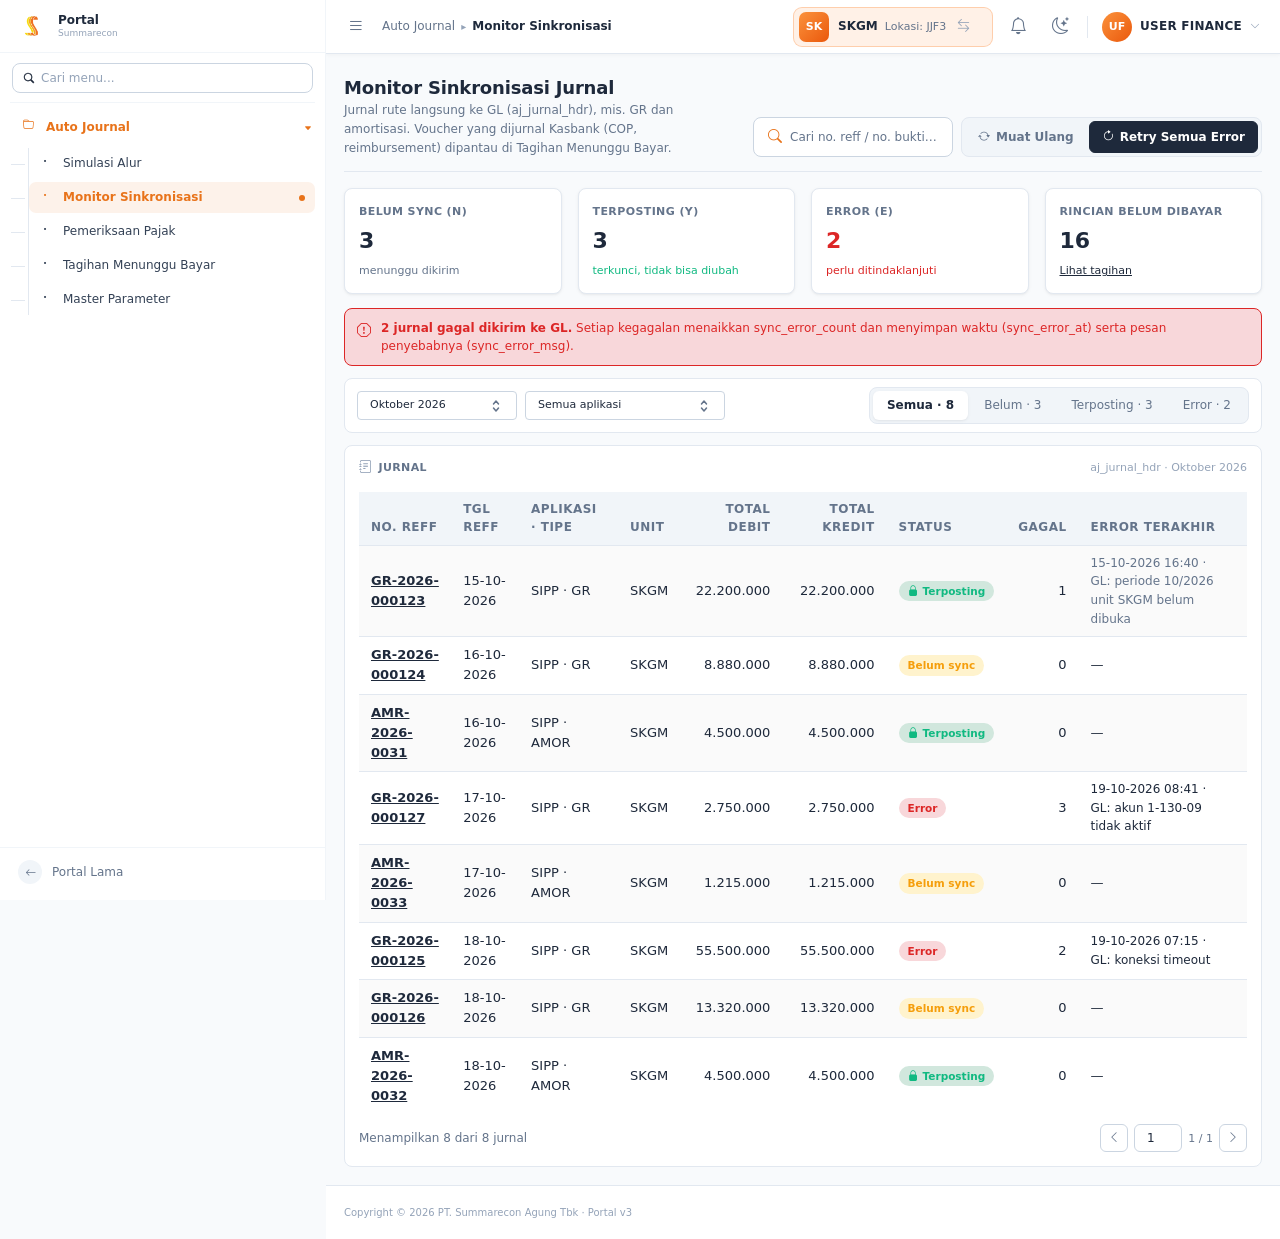
==== commit d75445f9: "Sesuaikan mockup dengan skema aj_voucher terbaru - aj_voucher (header) + aj_voucher_dtl / aj_voucher" ====
--- a/index.html
+++ b/index.html
@@ -77,11 +77,11 @@
 <div class="col-6 col-lg-3"><div class="ds-stat-card"><div class="ds-stat-label">Belum Sync (N)</div><div class="ds-stat-value">3</div><div class="ds-stat-delta" style="color: var(--t-text-muted)">menunggu dikirim</div></div></div>
 <div class="col-6 col-lg-3"><div class="ds-stat-card"><div class="ds-stat-label">Terposting (Y)</div><div class="ds-stat-value">3</div><div class="ds-stat-delta" style="color: var(--t-success)">terkunci, tidak bisa diubah</div></div></div>
 <div class="col-6 col-lg-3"><div class="ds-stat-card"><div class="ds-stat-label">Error (E)</div><div class="ds-stat-value" style="color: var(--t-danger)">2</div><div class="ds-stat-delta" style="color: var(--t-danger)">perlu ditindaklanjuti</div></div></div>
-<div class="col-6 col-lg-3"><div class="ds-stat-card"><div class="ds-stat-label">Rincian Belum Dibayar</div><div class="ds-stat-value">12</div><div class="ds-stat-delta"><a href="tagihan.html">Lihat tagihan</a></div></div></div>
+<div class="col-6 col-lg-3"><div class="ds-stat-card"><div class="ds-stat-label">Rincian Belum Dibayar</div><div class="ds-stat-value">16</div><div class="ds-stat-delta"><a href="tagihan.html">Lihat tagihan</a></div></div></div>
 </div>
 
 
-<div class="ds-alert ds-alert-danger" role="alert" style="margin-bottom: 12px"><i class="bi bi-exclamation-octagon"></i><div><strong>2 jurnal gagal dikirim ke GL.</strong> sync_count naik setiap retry. Saat ini hanya waktu error terakhir yang tercatat (sync_last_error), belum ada pesan penyebabnya.</div></div>
+<div class="ds-alert ds-alert-danger" role="alert" style="margin-bottom: 12px"><i class="bi bi-exclamation-octagon"></i><div><strong>2 jurnal gagal dikirim ke GL.</strong> Setiap kegagalan menaikkan sync_error_count dan menyimpan waktu (sync_error_at) serta pesan penyebabnya (sync_error_msg).</div></div>
 
 <div class="ds-toolbar">
 <select class="ds-input" style="width: 160px" aria-label="Periode"><option>Oktober 2026</option><option>September 2026</option></select>
@@ -100,17 +100,17 @@
 <div style="overflow-x: auto">
 <table class="ds-table ds-table-striped" style="min-width: 1050px">
 <thead>
-<tr><th>No. Reff</th><th>Tgl Reff</th><th>Aplikasi · Tipe</th><th>Unit</th><th class="text-end">Total Debit</th><th class="text-end">Total Kredit</th><th>Status</th><th class="text-end">Sync ke-</th><th>Error Terakhir</th><th>No. Bukti</th><th>Aksi</th></tr>
+<tr><th>No. Reff</th><th>Tgl Reff</th><th>Aplikasi · Tipe</th><th>Unit</th><th class="text-end">Total Debit</th><th class="text-end">Total Kredit</th><th>Status</th><th class="text-end">Gagal</th><th>Error Terakhir</th><th>No. Bukti</th><th>Aksi</th></tr>
 </thead>
 <tbody>
-<tr data-row="status:Y"><td><a href="detail.html" style="font-weight: 600">GR-2026-000123</a></td><td>15-10-2026</td><td>SIPP · GR</td><td>SKGM</td><td class="text-end">22.200.000</td><td class="text-end">22.200.000</td><td><span class="ds-badge ds-badge-success"><i class="bi bi-lock-fill"></i> Terposting</span></td><td class="text-end">1</td><td>—</td><td>JV-2610-0412</td><td><a href="detail.html" class="ds-btn ds-btn-sm ds-btn-ghost">Detail</a></td></tr>
+<tr data-row="status:Y"><td><a href="detail.html" style="font-weight: 600">GR-2026-000123</a></td><td>15-10-2026</td><td>SIPP · GR</td><td>SKGM</td><td class="text-end">22.200.000</td><td class="text-end">22.200.000</td><td><span class="ds-badge ds-badge-success"><i class="bi bi-lock-fill"></i> Terposting</span></td><td class="text-end">1</td><td style="color: var(--t-text-muted); font-size: 12px">15-10-2026 16:40 · GL: periode 10/2026 unit SKGM belum dibuka</td><td>JV-2610-0412</td><td><a href="detail.html" class="ds-btn ds-btn-sm ds-btn-ghost">Detail</a></td></tr>
 <tr data-row="status:N"><td><a href="detail.html" style="font-weight: 600">GR-2026-000124</a></td><td>16-10-2026</td><td>SIPP · GR</td><td>SKGM</td><td class="text-end">8.880.000</td><td class="text-end">8.880.000</td><td><span class="ds-badge ds-badge-warning">Belum sync</span></td><td class="text-end">0</td><td>—</td><td>—</td><td><a href="detail.html" class="ds-btn ds-btn-sm ds-btn-ghost">Detail</a></td></tr>
-<tr data-row="status:Y"><td><a href="detail.html" style="font-weight: 600">AMR-2026-0031</a></td><td>16-10-2026</td><td>SIPP · AMOR</td><td>SKGM</td><td class="text-end">4.500.000</td><td class="text-end">4.500.000</td><td><span class="ds-badge ds-badge-success"><i class="bi bi-lock-fill"></i> Terposting</span></td><td class="text-end">1</td><td>—</td><td>JV-2610-0415</td><td><a href="detail.html" class="ds-btn ds-btn-sm ds-btn-ghost">Detail</a></td></tr>
-<tr data-row="status:E"><td><a href="detail.html" style="font-weight: 600">GR-2026-000127</a></td><td>17-10-2026</td><td>SIPP · GR</td><td>SKGM</td><td class="text-end">2.750.000</td><td class="text-end">2.750.000</td><td><span class="ds-badge ds-badge-danger">Error</span></td><td class="text-end">3</td><td>19-10-2026 08:41</td><td>—</td><td><button type="button" class="ds-btn ds-btn-sm ds-btn-secondary"><i class="bi bi-arrow-clockwise"></i><span>Retry</span></button></td></tr>
+<tr data-row="status:Y"><td><a href="detail.html" style="font-weight: 600">AMR-2026-0031</a></td><td>16-10-2026</td><td>SIPP · AMOR</td><td>SKGM</td><td class="text-end">4.500.000</td><td class="text-end">4.500.000</td><td><span class="ds-badge ds-badge-success"><i class="bi bi-lock-fill"></i> Terposting</span></td><td class="text-end">0</td><td>—</td><td>JV-2610-0415</td><td><a href="detail.html" class="ds-btn ds-btn-sm ds-btn-ghost">Detail</a></td></tr>
+<tr data-row="status:E"><td><a href="detail.html" style="font-weight: 600">GR-2026-000127</a></td><td>17-10-2026</td><td>SIPP · GR</td><td>SKGM</td><td class="text-end">2.750.000</td><td class="text-end">2.750.000</td><td><span class="ds-badge ds-badge-danger">Error</span></td><td class="text-end">3</td><td style="font-size: 12px">19-10-2026 08:41 · GL: akun 1-130-09 tidak aktif</td><td>—</td><td><button type="button" class="ds-btn ds-btn-sm ds-btn-secondary"><i class="bi bi-arrow-clockwise"></i><span>Retry</span></button></td></tr>
 <tr data-row="status:N"><td><a href="detail.html" style="font-weight: 600">AMR-2026-0033</a></td><td>17-10-2026</td><td>SIPP · AMOR</td><td>SKGM</td><td class="text-end">1.215.000</td><td class="text-end">1.215.000</td><td><span class="ds-badge ds-badge-warning">Belum sync</span></td><td class="text-end">0</td><td>—</td><td>—</td><td><a href="detail.html" class="ds-btn ds-btn-sm ds-btn-ghost">Detail</a></td></tr>
-<tr data-row="status:E"><td><a href="detail.html" style="font-weight: 600">GR-2026-000125</a></td><td>18-10-2026</td><td>SIPP · GR</td><td>SKGM</td><td class="text-end">55.500.000</td><td class="text-end">55.500.000</td><td><span class="ds-badge ds-badge-danger">Error</span></td><td class="text-end">2</td><td>19-10-2026 07:15</td><td>—</td><td><button type="button" class="ds-btn ds-btn-sm ds-btn-secondary"><i class="bi bi-arrow-clockwise"></i><span>Retry</span></button></td></tr>
+<tr data-row="status:E"><td><a href="detail.html" style="font-weight: 600">GR-2026-000125</a></td><td>18-10-2026</td><td>SIPP · GR</td><td>SKGM</td><td class="text-end">55.500.000</td><td class="text-end">55.500.000</td><td><span class="ds-badge ds-badge-danger">Error</span></td><td class="text-end">2</td><td style="font-size: 12px">19-10-2026 07:15 · GL: koneksi timeout</td><td>—</td><td><button type="button" class="ds-btn ds-btn-sm ds-btn-secondary"><i class="bi bi-arrow-clockwise"></i><span>Retry</span></button></td></tr>
 <tr data-row="status:N"><td><a href="detail.html" style="font-weight: 600">GR-2026-000126</a></td><td>18-10-2026</td><td>SIPP · GR</td><td>SKGM</td><td class="text-end">13.320.000</td><td class="text-end">13.320.000</td><td><span class="ds-badge ds-badge-warning">Belum sync</span></td><td class="text-end">0</td><td>—</td><td>—</td><td><a href="detail.html" class="ds-btn ds-btn-sm ds-btn-ghost">Detail</a></td></tr>
-<tr data-row="status:Y"><td><a href="detail.html" style="font-weight: 600">AMR-2026-0032</a></td><td>18-10-2026</td><td>SIPP · AMOR</td><td>SKGM</td><td class="text-end">4.500.000</td><td class="text-end">4.500.000</td><td><span class="ds-badge ds-badge-success"><i class="bi bi-lock-fill"></i> Terposting</span></td><td class="text-end">1</td><td>—</td><td>JV-2610-0421</td><td><a href="detail.html" class="ds-btn ds-btn-sm ds-btn-ghost">Detail</a></td></tr>
+<tr data-row="status:Y"><td><a href="detail.html" style="font-weight: 600">AMR-2026-0032</a></td><td>18-10-2026</td><td>SIPP · AMOR</td><td>SKGM</td><td class="text-end">4.500.000</td><td class="text-end">4.500.000</td><td><span class="ds-badge ds-badge-success"><i class="bi bi-lock-fill"></i> Terposting</span></td><td class="text-end">0</td><td>—</td><td>JV-2610-0421</td><td><a href="detail.html" class="ds-btn ds-btn-sm ds-btn-ghost">Detail</a></td></tr>
 </tbody>
 </table>
 </div>
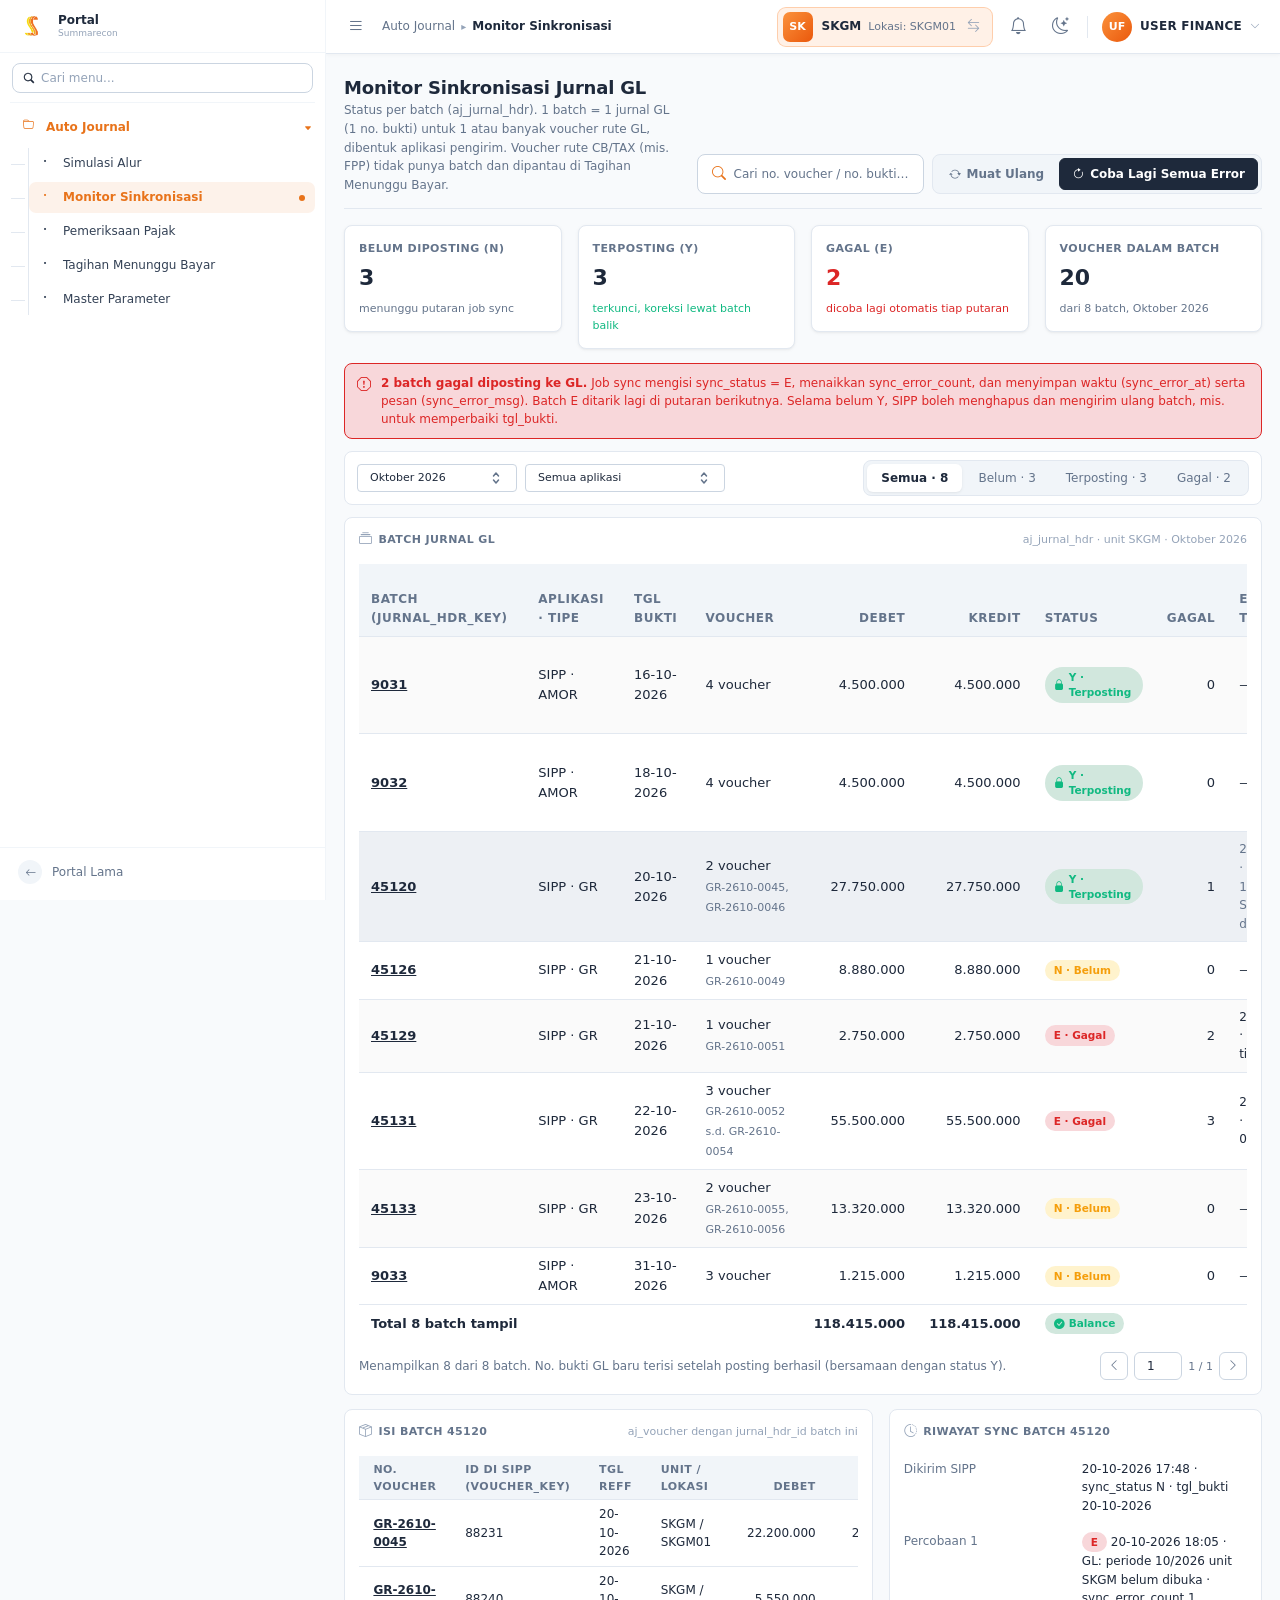
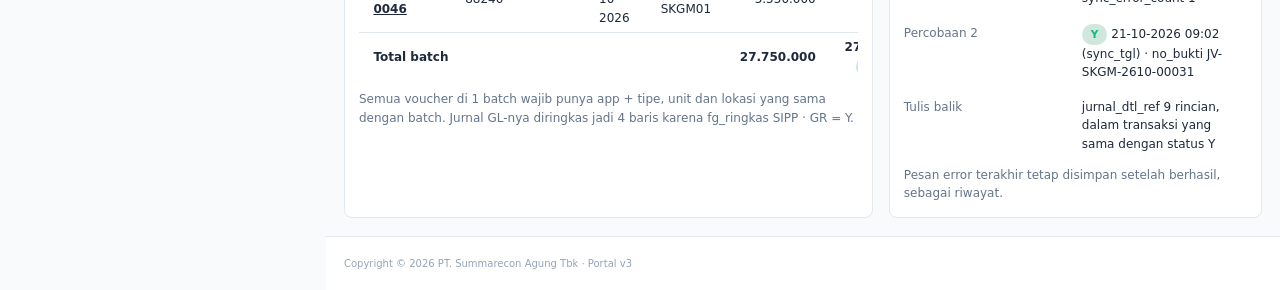
==== commit a84c811a: "Sesuaikan mockup dengan struktur 9 Nov 2026 (batch GL, FPP) - aj_jurnal_hdr sebagai header batch GL;" ====
--- a/index.html
+++ b/index.html
@@ -48,7 +48,7 @@
 <div class="header-right">
 <a class="unit-picker" href="#" aria-label="Ganti Unit dan Lokasi">
 <span class="unit-pill-icon">SK</span>
-<span class="unit-pill-content"><span class="unit-pill-title">SKGM</span><span class="unit-pill-subtitle">Lokasi: JJF3</span></span>
+<span class="unit-pill-content"><span class="unit-pill-title">SKGM</span><span class="unit-pill-subtitle">Lokasi: SKGM01</span></span>
 <span class="unit-pill-switch"><i class="bi bi-arrow-left-right"></i></span>
 </a>
 <button class="btn-icon" type="button" aria-label="Notifikasi"><i class="bi bi-bell"></i></button>
@@ -61,61 +61,64 @@
 <div class="content-wrapper ds-content">
 <div class="ds-page-header">
 <div class="ds-page-title">
-<h1>Monitor Sinkronisasi Jurnal</h1>
-<div class="ds-page-subtitle">Jurnal rute langsung ke GL (aj_jurnal_hdr), mis. GR dan amortisasi. Voucher yang dijurnal Kasbank (COP, reimbursement) dipantau di Tagihan Menunggu Bayar.</div>
+<h1>Monitor Sinkronisasi Jurnal GL</h1>
+<div class="ds-page-subtitle">Status per batch (aj_jurnal_hdr). 1 batch = 1 jurnal GL (1 no. bukti) untuk 1 atau banyak voucher rute GL, dibentuk aplikasi pengirim. Voucher rute CB/TAX (mis. FPP) tidak punya batch dan dipantau di Tagihan Menunggu Bayar.</div>
 </div>
 <div class="ds-page-actions">
-<button class="ds-btn-search" type="button"><i class="bi bi-search"></i><span>Cari no. reff / no. bukti…</span></button>
+<button class="ds-btn-search" type="button"><i class="bi bi-search"></i><span>Cari no. voucher / no. bukti…</span></button>
 <div class="ds-btn-bar">
 <button class="ds-btn" type="button"><i class="bi bi-arrow-repeat"></i><span>Muat Ulang</span></button>
-<button class="ds-btn ds-btn-primary" type="button"><i class="bi bi-arrow-clockwise"></i><span>Retry Semua Error</span></button>
+<button class="ds-btn ds-btn-primary" type="button"><i class="bi bi-arrow-clockwise"></i><span>Coba Lagi Semua Error</span></button>
 </div>
 </div>
 </div>
 
 <div class="row g-3" style="margin-bottom: 14px">
-<div class="col-6 col-lg-3"><div class="ds-stat-card"><div class="ds-stat-label">Belum Sync (N)</div><div class="ds-stat-value">3</div><div class="ds-stat-delta" style="color: var(--t-text-muted)">menunggu dikirim</div></div></div>
-<div class="col-6 col-lg-3"><div class="ds-stat-card"><div class="ds-stat-label">Terposting (Y)</div><div class="ds-stat-value">3</div><div class="ds-stat-delta" style="color: var(--t-success)">terkunci, tidak bisa diubah</div></div></div>
-<div class="col-6 col-lg-3"><div class="ds-stat-card"><div class="ds-stat-label">Error (E)</div><div class="ds-stat-value" style="color: var(--t-danger)">2</div><div class="ds-stat-delta" style="color: var(--t-danger)">perlu ditindaklanjuti</div></div></div>
-<div class="col-6 col-lg-3"><div class="ds-stat-card"><div class="ds-stat-label">Rincian Belum Dibayar</div><div class="ds-stat-value">16</div><div class="ds-stat-delta"><a href="tagihan.html">Lihat tagihan</a></div></div></div>
+<div class="col-6 col-lg-3"><div class="ds-stat-card"><div class="ds-stat-label">Belum Diposting (N)</div><div class="ds-stat-value">3</div><div class="ds-stat-delta" style="color: var(--t-text-muted)">menunggu putaran job sync</div></div></div>
+<div class="col-6 col-lg-3"><div class="ds-stat-card"><div class="ds-stat-label">Terposting (Y)</div><div class="ds-stat-value">3</div><div class="ds-stat-delta" style="color: var(--t-success)">terkunci, koreksi lewat batch balik</div></div></div>
+<div class="col-6 col-lg-3"><div class="ds-stat-card"><div class="ds-stat-label">Gagal (E)</div><div class="ds-stat-value" style="color: var(--t-danger)">2</div><div class="ds-stat-delta" style="color: var(--t-danger)">dicoba lagi otomatis tiap putaran</div></div></div>
+<div class="col-6 col-lg-3"><div class="ds-stat-card"><div class="ds-stat-label">Voucher dalam Batch</div><div class="ds-stat-value">20</div><div class="ds-stat-delta" style="color: var(--t-text-muted)">dari 8 batch, Oktober 2026</div></div></div>
 </div>
 
 
-<div class="ds-alert ds-alert-danger" role="alert" style="margin-bottom: 12px"><i class="bi bi-exclamation-octagon"></i><div><strong>2 jurnal gagal dikirim ke GL.</strong> Setiap kegagalan menaikkan sync_error_count dan menyimpan waktu (sync_error_at) serta pesan penyebabnya (sync_error_msg).</div></div>
+<div class="ds-alert ds-alert-danger" role="alert" style="margin-bottom: 12px"><i class="bi bi-exclamation-octagon"></i><div><strong>2 batch gagal diposting ke GL.</strong> Job sync mengisi sync_status = E, menaikkan sync_error_count, dan menyimpan waktu (sync_error_at) serta pesan (sync_error_msg). Batch E ditarik lagi di putaran berikutnya. Selama belum Y, SIPP boleh menghapus dan mengirim ulang batch, mis. untuk memperbaiki tgl_bukti.</div></div>
 
 <div class="ds-toolbar">
 <select class="ds-input" style="width: 160px" aria-label="Periode"><option>Oktober 2026</option><option>September 2026</option></select>
-<select class="ds-input" style="width: 200px" aria-label="Aplikasi"><option>Semua aplikasi</option><option>SIPP · GR</option><option>SIPP · AMOR</option></select>
+<select class="ds-input" style="width: 200px" aria-label="Aplikasi dan tipe"><option>Semua aplikasi</option><option>SIPP · GR</option><option>SIPP · AMOR</option></select>
 <div class="ds-toolbar-divider"></div>
 <ul class="ds-tabs" role="tablist" style="margin: 0">
 <li><button type="button" class="ds-tabs-link" data-tab="status:ALL" data-default="1">Semua · 8</button></li>
 <li><button type="button" class="ds-tabs-link" data-tab="status:N">Belum · 3</button></li>
 <li><button type="button" class="ds-tabs-link" data-tab="status:Y">Terposting · 3</button></li>
-<li><button type="button" class="ds-tabs-link" data-tab="status:E">Error · 2</button></li>
+<li><button type="button" class="ds-tabs-link" data-tab="status:E">Gagal · 2</button></li>
 </ul>
 </div>
 
-<section class="ds-section">
-<div class="ds-section-title"><i class="bi bi-journal-text"></i> Jurnal <span class="ds-section-meta">aj_jurnal_hdr · Oktober 2026</span></div>
+<section class="ds-section" style="margin-bottom: 14px">
+<div class="ds-section-title"><i class="bi bi-collection"></i> Batch jurnal GL <span class="ds-section-meta">aj_jurnal_hdr · unit SKGM · Oktober 2026</span></div>
 <div style="overflow-x: auto">
-<table class="ds-table ds-table-striped" style="min-width: 1050px">
+<table class="ds-table ds-table-striped" style="min-width: 1180px">
 <thead>
-<tr><th>No. Reff</th><th>Tgl Reff</th><th>Aplikasi · Tipe</th><th>Unit</th><th class="text-end">Total Debit</th><th class="text-end">Total Kredit</th><th>Status</th><th class="text-end">Gagal</th><th>Error Terakhir</th><th>No. Bukti</th><th>Aksi</th></tr>
+<tr><th>Batch (jurnal_hdr_key)</th><th>Aplikasi · Tipe</th><th>Tgl Bukti</th><th>Voucher</th><th class="text-end">Debet</th><th class="text-end">Kredit</th><th>Status</th><th class="text-end">Gagal</th><th>Error Terakhir</th><th>No. Bukti GL</th><th>Aksi</th></tr>
 </thead>
 <tbody>
-<tr data-row="status:Y"><td><a href="detail.html" style="font-weight: 600">GR-2026-000123</a></td><td>15-10-2026</td><td>SIPP · GR</td><td>SKGM</td><td class="text-end">22.200.000</td><td class="text-end">22.200.000</td><td><span class="ds-badge ds-badge-success"><i class="bi bi-lock-fill"></i> Terposting</span></td><td class="text-end">1</td><td style="color: var(--t-text-muted); font-size: 12px">15-10-2026 16:40 · GL: periode 10/2026 unit SKGM belum dibuka</td><td>JV-2610-0412</td><td><a href="detail.html" class="ds-btn ds-btn-sm ds-btn-ghost">Detail</a></td></tr>
-<tr data-row="status:N"><td><a href="detail.html" style="font-weight: 600">GR-2026-000124</a></td><td>16-10-2026</td><td>SIPP · GR</td><td>SKGM</td><td class="text-end">8.880.000</td><td class="text-end">8.880.000</td><td><span class="ds-badge ds-badge-warning">Belum sync</span></td><td class="text-end">0</td><td>—</td><td>—</td><td><a href="detail.html" class="ds-btn ds-btn-sm ds-btn-ghost">Detail</a></td></tr>
-<tr data-row="status:Y"><td><a href="detail.html" style="font-weight: 600">AMR-2026-0031</a></td><td>16-10-2026</td><td>SIPP · AMOR</td><td>SKGM</td><td class="text-end">4.500.000</td><td class="text-end">4.500.000</td><td><span class="ds-badge ds-badge-success"><i class="bi bi-lock-fill"></i> Terposting</span></td><td class="text-end">0</td><td>—</td><td>JV-2610-0415</td><td><a href="detail.html" class="ds-btn ds-btn-sm ds-btn-ghost">Detail</a></td></tr>
-<tr data-row="status:E"><td><a href="detail.html" style="font-weight: 600">GR-2026-000127</a></td><td>17-10-2026</td><td>SIPP · GR</td><td>SKGM</td><td class="text-end">2.750.000</td><td class="text-end">2.750.000</td><td><span class="ds-badge ds-badge-danger">Error</span></td><td class="text-end">3</td><td style="font-size: 12px">19-10-2026 08:41 · GL: akun 1-130-09 tidak aktif</td><td>—</td><td><button type="button" class="ds-btn ds-btn-sm ds-btn-secondary"><i class="bi bi-arrow-clockwise"></i><span>Retry</span></button></td></tr>
-<tr data-row="status:N"><td><a href="detail.html" style="font-weight: 600">AMR-2026-0033</a></td><td>17-10-2026</td><td>SIPP · AMOR</td><td>SKGM</td><td class="text-end">1.215.000</td><td class="text-end">1.215.000</td><td><span class="ds-badge ds-badge-warning">Belum sync</span></td><td class="text-end">0</td><td>—</td><td>—</td><td><a href="detail.html" class="ds-btn ds-btn-sm ds-btn-ghost">Detail</a></td></tr>
-<tr data-row="status:E"><td><a href="detail.html" style="font-weight: 600">GR-2026-000125</a></td><td>18-10-2026</td><td>SIPP · GR</td><td>SKGM</td><td class="text-end">55.500.000</td><td class="text-end">55.500.000</td><td><span class="ds-badge ds-badge-danger">Error</span></td><td class="text-end">2</td><td style="font-size: 12px">19-10-2026 07:15 · GL: koneksi timeout</td><td>—</td><td><button type="button" class="ds-btn ds-btn-sm ds-btn-secondary"><i class="bi bi-arrow-clockwise"></i><span>Retry</span></button></td></tr>
-<tr data-row="status:N"><td><a href="detail.html" style="font-weight: 600">GR-2026-000126</a></td><td>18-10-2026</td><td>SIPP · GR</td><td>SKGM</td><td class="text-end">13.320.000</td><td class="text-end">13.320.000</td><td><span class="ds-badge ds-badge-warning">Belum sync</span></td><td class="text-end">0</td><td>—</td><td>—</td><td><a href="detail.html" class="ds-btn ds-btn-sm ds-btn-ghost">Detail</a></td></tr>
-<tr data-row="status:Y"><td><a href="detail.html" style="font-weight: 600">AMR-2026-0032</a></td><td>18-10-2026</td><td>SIPP · AMOR</td><td>SKGM</td><td class="text-end">4.500.000</td><td class="text-end">4.500.000</td><td><span class="ds-badge ds-badge-success"><i class="bi bi-lock-fill"></i> Terposting</span></td><td class="text-end">0</td><td>—</td><td>JV-2610-0421</td><td><a href="detail.html" class="ds-btn ds-btn-sm ds-btn-ghost">Detail</a></td></tr>
+<tr data-row="status:Y" data-amount="4500000"><td><a href="detail.html" style="font-weight: 600">9031</a></td><td>SIPP · AMOR</td><td>16-10-2026</td><td>4 voucher</td><td class="text-end">4.500.000</td><td class="text-end">4.500.000</td><td><span class="ds-badge ds-badge-success"><i class="bi bi-lock-fill"></i> Y · Terposting</span></td><td class="text-end">0</td><td>—</td><td>JV-SKGM-2610-00027</td><td><a href="detail.html" class="ds-btn ds-btn-sm ds-btn-ghost">Detail</a></td></tr>
+<tr data-row="status:Y" data-amount="4500000"><td><a href="detail.html" style="font-weight: 600">9032</a></td><td>SIPP · AMOR</td><td>18-10-2026</td><td>4 voucher</td><td class="text-end">4.500.000</td><td class="text-end">4.500.000</td><td><span class="ds-badge ds-badge-success"><i class="bi bi-lock-fill"></i> Y · Terposting</span></td><td class="text-end">0</td><td>—</td><td>JV-SKGM-2610-00029</td><td><a href="detail.html" class="ds-btn ds-btn-sm ds-btn-ghost">Detail</a></td></tr>
+<tr data-row="status:Y" data-amount="27750000" style="background: var(--t-surf-2)"><td><a href="detail.html" style="font-weight: 600">45120</a></td><td>SIPP · GR</td><td>20-10-2026</td><td>2 voucher<br><span style="font-size: 11px; color: var(--t-text-muted)">GR-2610-0045, GR-2610-0046</span></td><td class="text-end">27.750.000</td><td class="text-end">27.750.000</td><td><span class="ds-badge ds-badge-success"><i class="bi bi-lock-fill"></i> Y · Terposting</span></td><td class="text-end">1</td><td style="color: var(--t-text-muted); font-size: 12px">20-10-2026 18:05 · GL: periode 10/2026 unit SKGM belum dibuka</td><td>JV-SKGM-2610-00031</td><td><a href="detail.html" class="ds-btn ds-btn-sm ds-btn-ghost">Detail</a></td></tr>
+<tr data-row="status:N" data-amount="8880000"><td><a href="detail.html" style="font-weight: 600">45126</a></td><td>SIPP · GR</td><td>21-10-2026</td><td>1 voucher<br><span style="font-size: 11px; color: var(--t-text-muted)">GR-2610-0049</span></td><td class="text-end">8.880.000</td><td class="text-end">8.880.000</td><td><span class="ds-badge ds-badge-warning">N · Belum</span></td><td class="text-end">0</td><td>—</td><td>—</td><td><a href="detail.html" class="ds-btn ds-btn-sm ds-btn-ghost">Detail</a></td></tr>
+<tr data-row="status:E" data-amount="2750000"><td><a href="detail.html" style="font-weight: 600">45129</a></td><td>SIPP · GR</td><td>21-10-2026</td><td>1 voucher<br><span style="font-size: 11px; color: var(--t-text-muted)">GR-2610-0051</span></td><td class="text-end">2.750.000</td><td class="text-end">2.750.000</td><td><span class="ds-badge ds-badge-danger">E · Gagal</span></td><td class="text-end">2</td><td style="font-size: 12px">22-10-2026 07:15 · GL: koneksi timeout</td><td>—</td><td><button type="button" class="ds-btn ds-btn-sm ds-btn-secondary"><i class="bi bi-arrow-clockwise"></i><span>Coba Lagi</span></button></td></tr>
+<tr data-row="status:E" data-amount="55500000"><td><a href="detail.html" style="font-weight: 600">45131</a></td><td>SIPP · GR</td><td>22-10-2026</td><td>3 voucher<br><span style="font-size: 11px; color: var(--t-text-muted)">GR-2610-0052 s.d. GR-2610-0054</span></td><td class="text-end">55.500.000</td><td class="text-end">55.500.000</td><td><span class="ds-badge ds-badge-danger">E · Gagal</span></td><td class="text-end">3</td><td style="font-size: 12px">22-10-2026 08:41 · GL: akun 1-130-09 tidak aktif</td><td>—</td><td><button type="button" class="ds-btn ds-btn-sm ds-btn-secondary"><i class="bi bi-arrow-clockwise"></i><span>Coba Lagi</span></button></td></tr>
+<tr data-row="status:N" data-amount="13320000"><td><a href="detail.html" style="font-weight: 600">45133</a></td><td>SIPP · GR</td><td>23-10-2026</td><td>2 voucher<br><span style="font-size: 11px; color: var(--t-text-muted)">GR-2610-0055, GR-2610-0056</span></td><td class="text-end">13.320.000</td><td class="text-end">13.320.000</td><td><span class="ds-badge ds-badge-warning">N · Belum</span></td><td class="text-end">0</td><td>—</td><td>—</td><td><a href="detail.html" class="ds-btn ds-btn-sm ds-btn-ghost">Detail</a></td></tr>
+<tr data-row="status:N" data-amount="1215000"><td><a href="detail.html" style="font-weight: 600">9033</a></td><td>SIPP · AMOR</td><td>31-10-2026</td><td>3 voucher</td><td class="text-end">1.215.000</td><td class="text-end">1.215.000</td><td><span class="ds-badge ds-badge-warning">N · Belum</span></td><td class="text-end">0</td><td>—</td><td>—</td><td><a href="detail.html" class="ds-btn ds-btn-sm ds-btn-ghost">Detail</a></td></tr>
 </tbody>
+<tfoot>
+<tr style="font-weight: 600"><td colspan="4">Total <span data-count="status">8</span> batch tampil</td><td class="text-end"><span data-total="status">118.415.000</span></td><td class="text-end"><span data-total="status">118.415.000</span></td><td colspan="5"><span class="ds-badge ds-badge-success"><i class="bi bi-check-circle-fill"></i> Balance</span></td></tr>
+</tfoot>
 </table>
 </div>
 <div style="margin-top: 10px; display: flex; justify-content: space-between; align-items: center; flex-wrap: wrap; gap: 8px">
-<span style="font-size: 12px; color: var(--t-text-muted)">Menampilkan <span data-count="status">8</span> dari 8 jurnal</span>
+<span style="font-size: 12px; color: var(--t-text-muted)">Menampilkan <span data-count="status">8</span> dari 8 batch. No. bukti GL baru terisi setelah posting berhasil (bersamaan dengan status Y).</span>
 <div class="ds-pagination">
 <button class="ds-page-btn" type="button" aria-label="Halaman sebelumnya"><i class="bi bi-chevron-left"></i></button>
 <input class="ds-page-input" type="number" value="1" min="1" aria-label="Halaman">
@@ -124,6 +127,37 @@
 </div>
 </div>
 </section>
+
+<div class="row g-3">
+<div class="col-12 col-xl-7">
+<section class="ds-section" style="height: 100%">
+<div class="ds-section-title"><i class="bi bi-box-seam"></i> Isi batch 45120 <span class="ds-section-meta">aj_voucher dengan jurnal_hdr_id batch ini</span></div>
+<div style="overflow-x: auto">
+<table class="ds-table ds-table-sm" style="min-width: 560px">
+<thead><tr><th>No. Voucher</th><th>ID di SIPP (voucher_key)</th><th>Tgl Reff</th><th>Unit / Lokasi</th><th class="text-end">Debet</th><th class="text-end">Kredit</th></tr></thead>
+<tbody>
+<tr><td><a href="detail.html" style="font-weight: 600">GR-2610-0045</a></td><td>88231</td><td>20-10-2026</td><td>SKGM / SKGM01</td><td class="text-end">22.200.000</td><td class="text-end">22.200.000</td></tr>
+<tr><td><a href="detail.html" style="font-weight: 600">GR-2610-0046</a></td><td>88240</td><td>20-10-2026</td><td>SKGM / SKGM01</td><td class="text-end">5.550.000</td><td class="text-end">5.550.000</td></tr>
+</tbody>
+<tfoot><tr style="font-weight: 600"><td colspan="4">Total batch</td><td class="text-end">27.750.000</td><td class="text-end">27.750.000 <span class="ds-badge ds-badge-success">Balance</span></td></tr></tfoot>
+</table>
+</div>
+<div style="font-size: 12px; color: var(--t-text-muted); margin-top: 8px">Semua voucher di 1 batch wajib punya app + tipe, unit dan lokasi yang sama dengan batch. Jurnal GL-nya diringkas jadi 4 baris karena fg_ringkas SIPP · GR = Y.</div>
+</section>
+</div>
+<div class="col-12 col-xl-5">
+<section class="ds-section" style="height: 100%">
+<div class="ds-section-title"><i class="bi bi-clock-history"></i> Riwayat sync batch 45120</div>
+<dl class="ds-dl">
+<dt>Dikirim SIPP</dt><dd>20-10-2026 17:48 · sync_status N · tgl_bukti 20-10-2026</dd>
+<dt>Percobaan 1</dt><dd><span class="ds-badge ds-badge-danger">E</span> 20-10-2026 18:05 · GL: periode 10/2026 unit SKGM belum dibuka · sync_error_count 1</dd>
+<dt>Percobaan 2</dt><dd><span class="ds-badge ds-badge-success">Y</span> 21-10-2026 09:02 (sync_tgl) · no_bukti JV-SKGM-2610-00031</dd>
+<dt>Tulis balik</dt><dd>jurnal_dtl_ref 9 rincian, dalam transaksi yang sama dengan status Y</dd>
+</dl>
+<div style="font-size: 12px; color: var(--t-text-muted); margin-top: 8px">Pesan error terakhir tetap disimpan setelah berhasil, sebagai riwayat.</div>
+</section>
+</div>
+</div>
 </div>
 
 <footer class="main-footer"><span>Copyright © 2026 PT. Summarecon Agung Tbk · Portal v3</span></footer>
